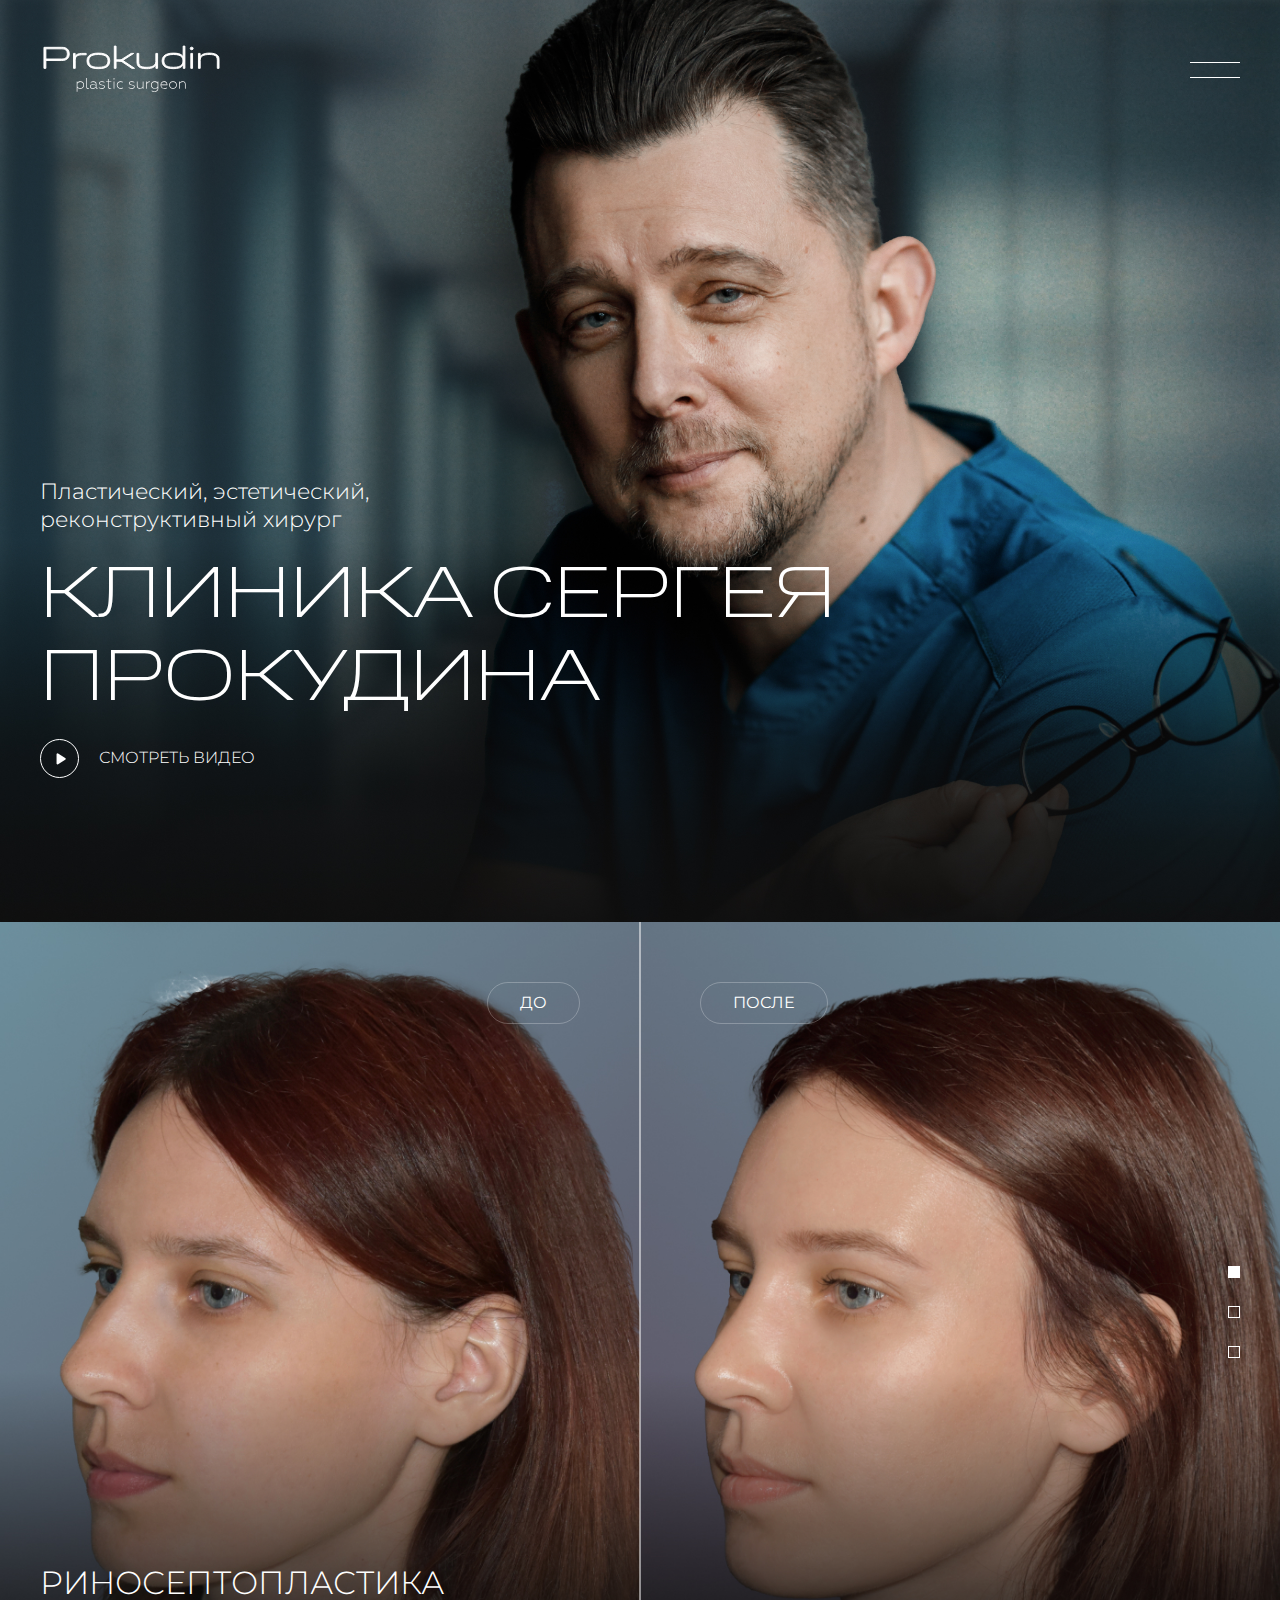
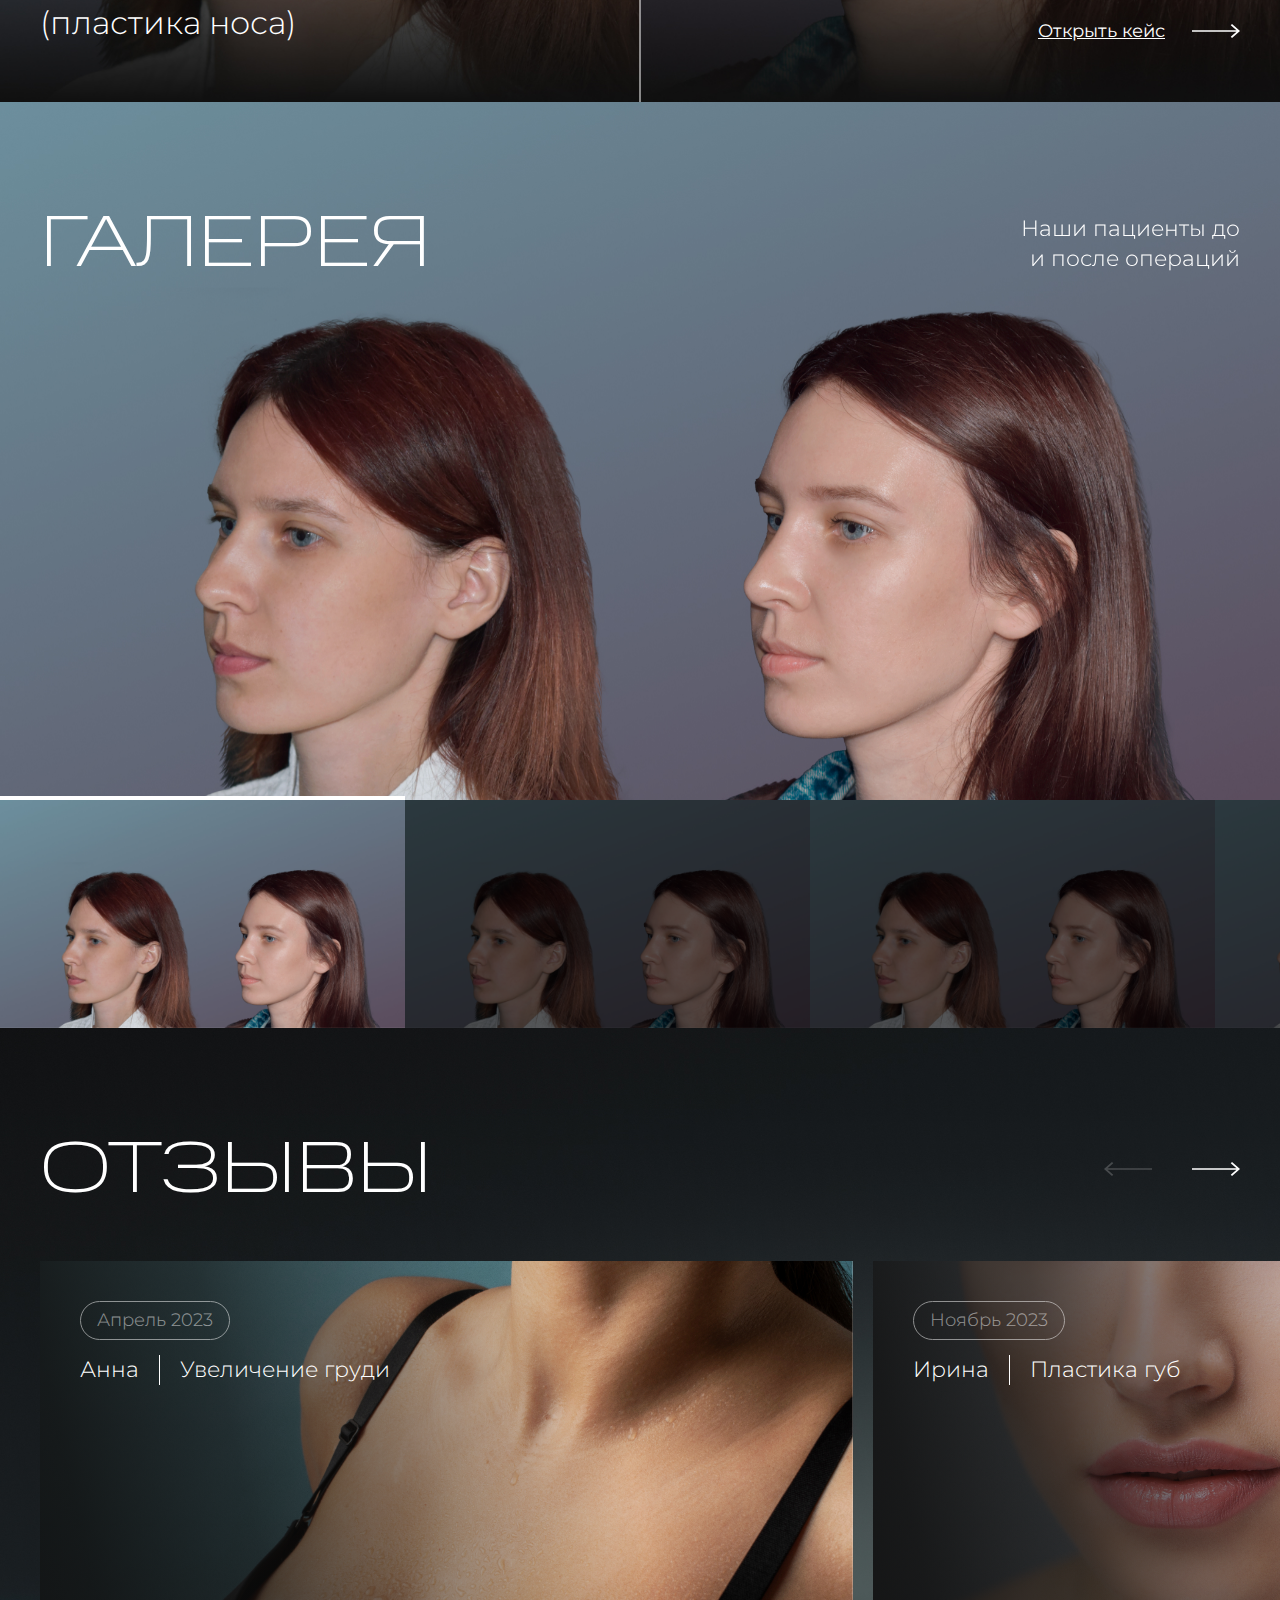
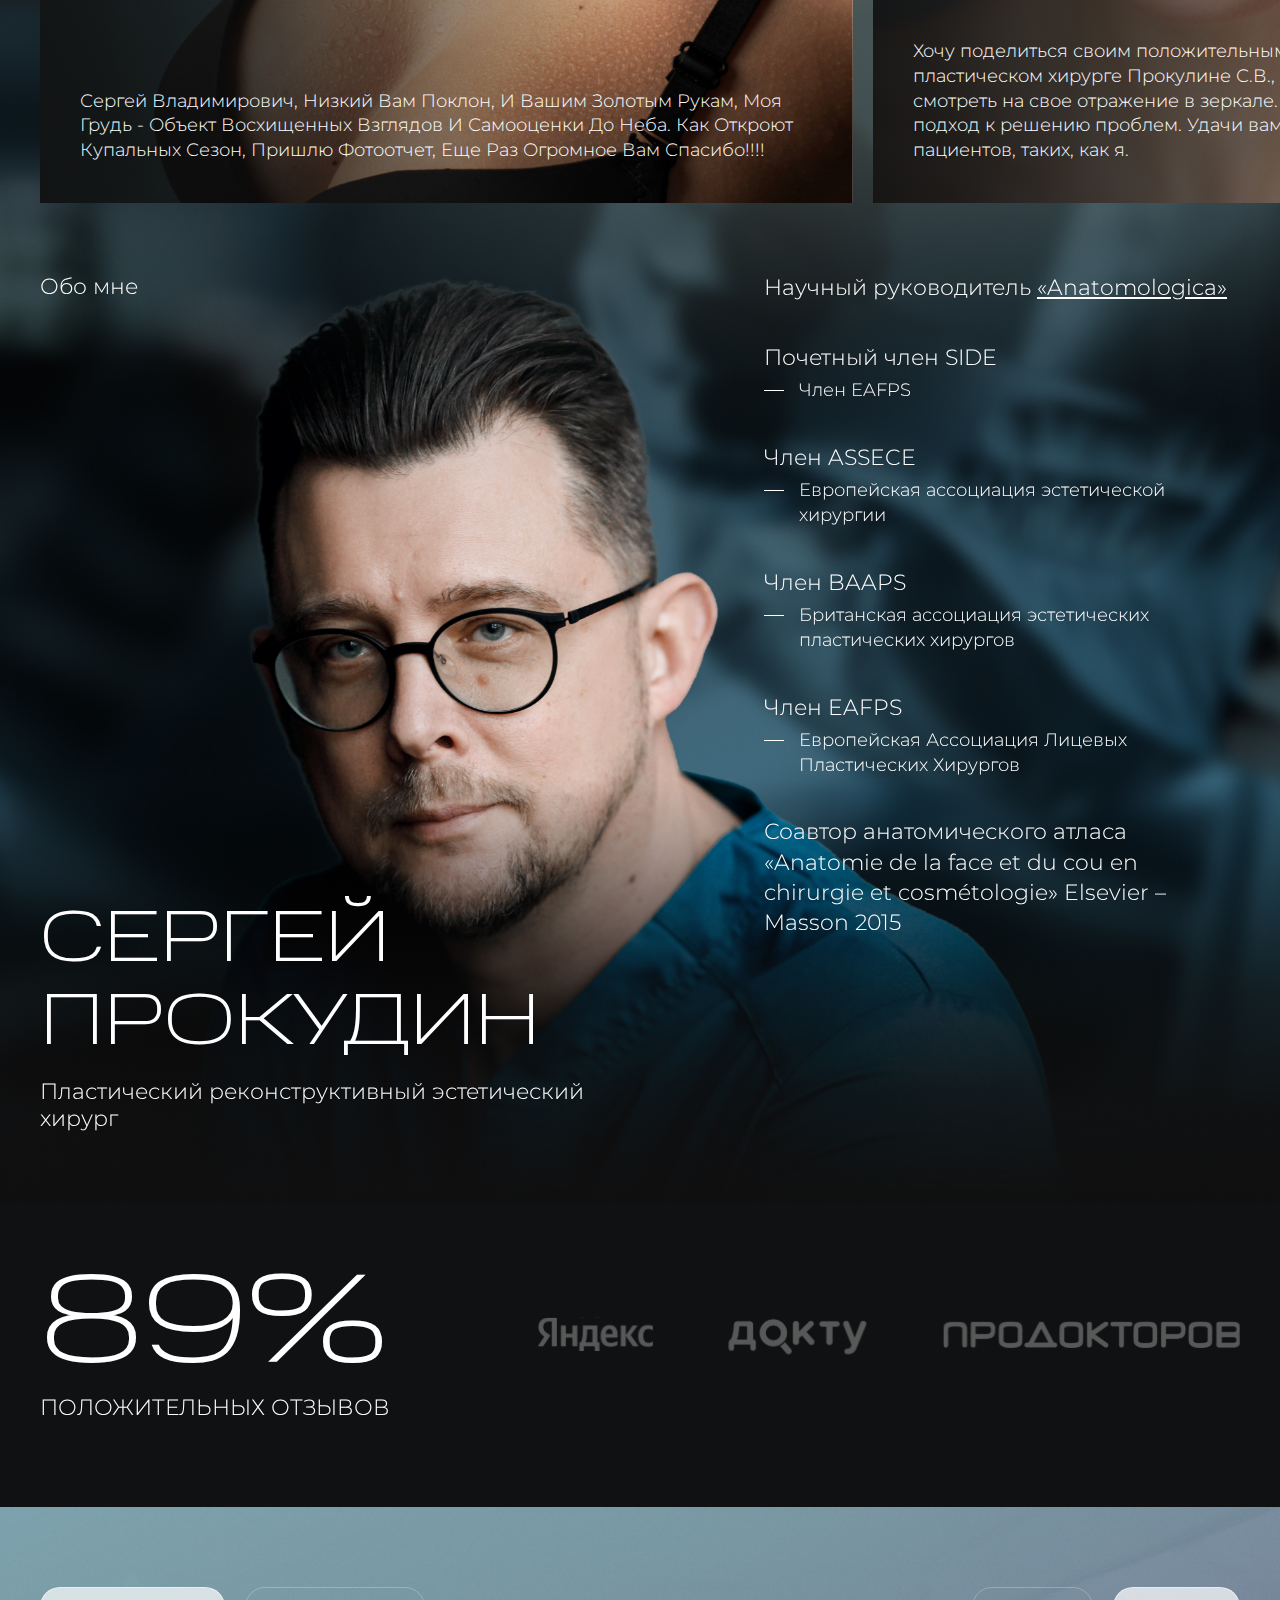
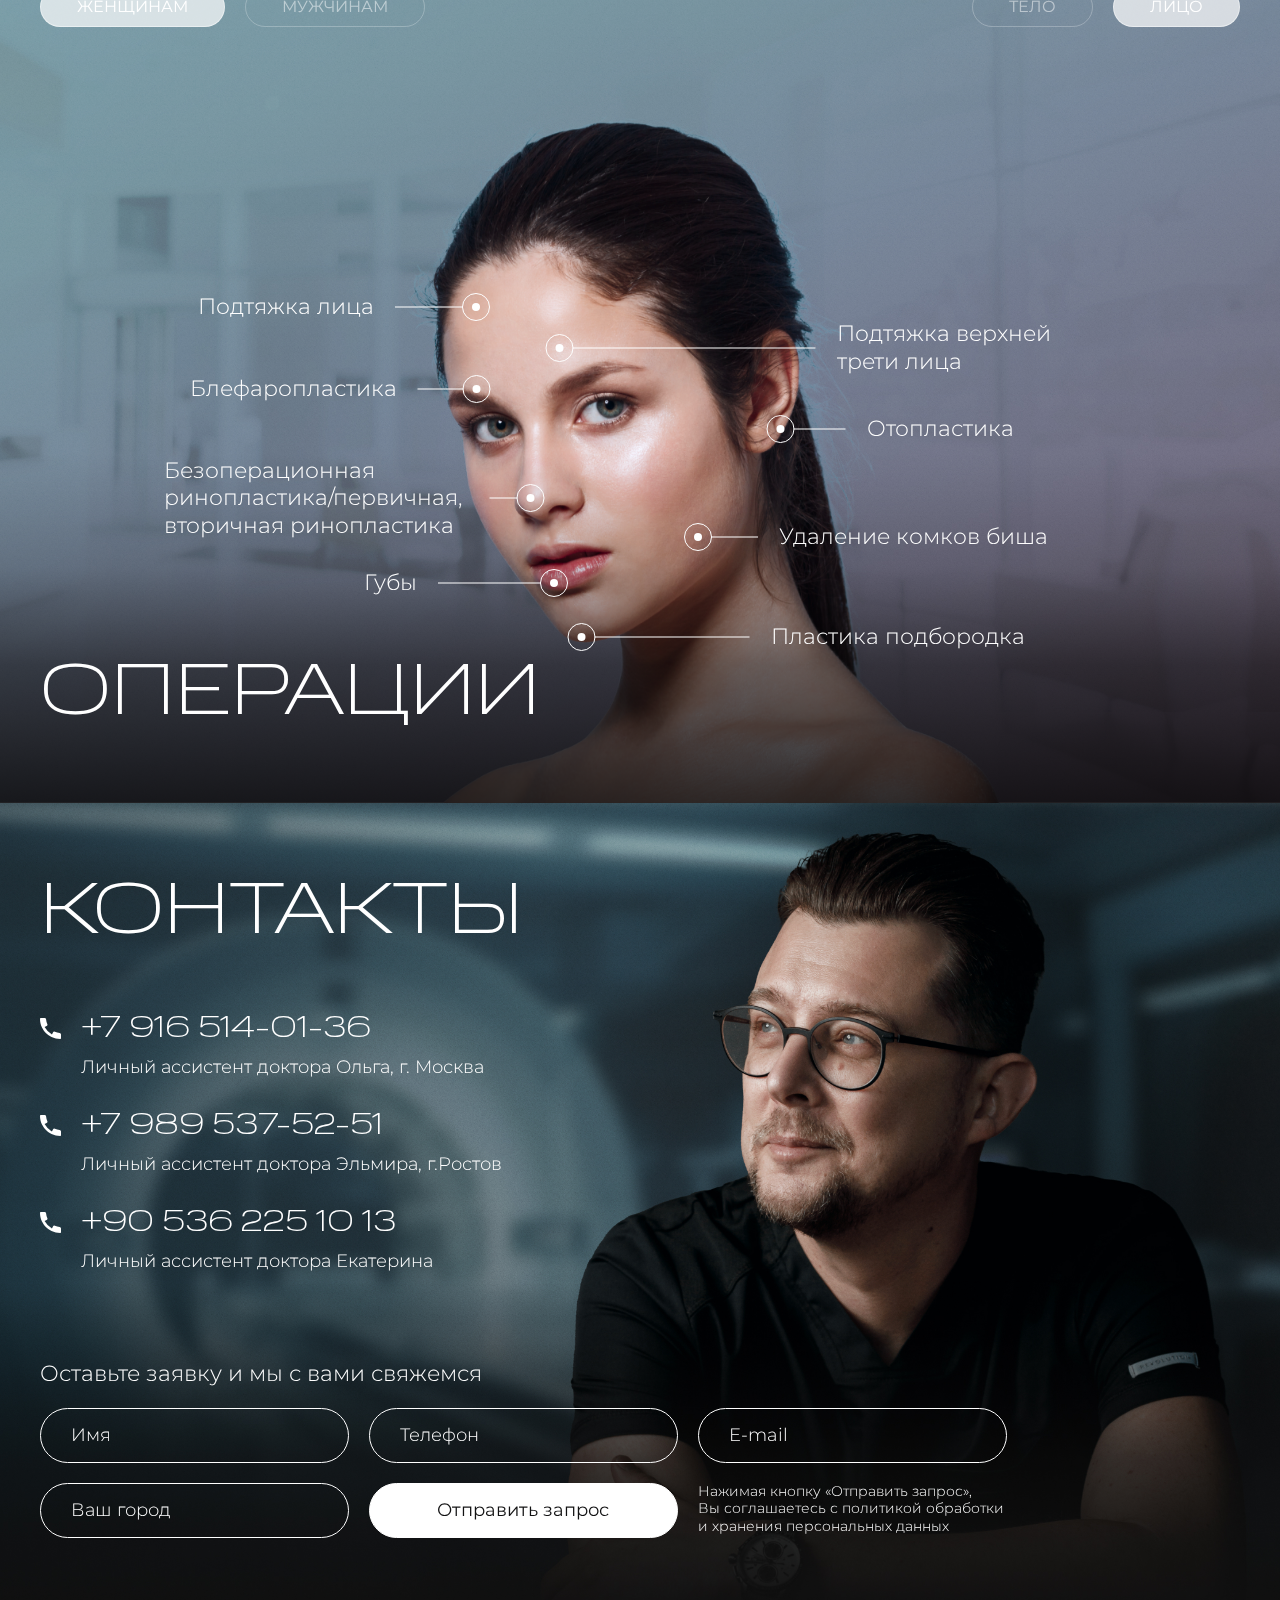
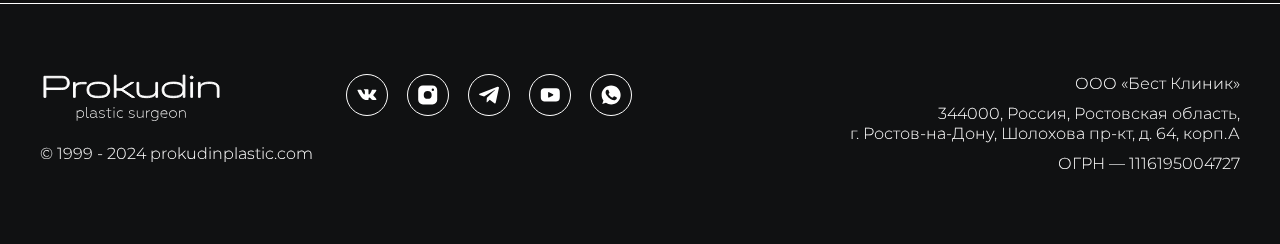
==== index.html @ aaba1598 "add: Added case pageg" ====
<!DOCTYPE html>
<html lang="ru">

<head>
	<meta charset="UTF-8">
	<meta http-equiv="X-UA-Compatible" content="IE=edge">
	<meta name="viewport" content="width=device-width, initial-scale=1.0">
	<title>Prokudin - Главная</title>
	<meta property="og:title" content="Prokudin - Главная">
	<meta property="og:description" content="Описание">
	<meta property="og:url" content="/">
	<meta property="og:site_name" content="Prokudin - Главная">
	<!-- favicon -->
	<link rel="apple-touch-icon" sizes="180x180" href="img/favicon/apple-touch-icon.png">
	<link rel="icon" type="image/png" sizes="32x32" href="img/favicon/favicon-32x32.png">
	<link rel="icon" type="image/png" sizes="16x16" href="img/favicon/favicon-16x16.png">
	<link rel="manifest" href="img/favicon/site.webmanifest">
	<meta name="msapplication-TileColor" content="#000000">
	<meta name="theme-color" content="#ffffff">
	<!-- styles -->
	<link rel="stylesheet" href="css/vendor.min.css">
	<link rel="stylesheet" href="css/app.min.css">
</head>

<body>
	<!-- wrapper -->
	<div class="wrapper">
		<!-- header -->
		<header class="header" id="header">
			<div class="container">
				<div class="header__wrapper">
					<a href="index.html" class="header__logotype">
						<img src="img/logotype.svg" width="183" height="50" alt="Prokudin">
					</a>
					<button class="hamburger" id="hamburger-toggle">
						<span class="hamburger__inner"></span>
						<span class="hamburger__inner"></span>
					</button>
				</div>
			</div>
		</header>
		<!-- end of header -->
		<!-- content -->
		<div class="wrapper__content">
			<!-- main -->
			<section class="main" id="main">
				<div class="main__wrap">
					<div class="container">
						<div class="main__body">
							<h3 class="main__title">Пластический, эстетический, <br>реконструктивный хирург</h3>
							<h1 class="main__heading">Клиника Сергея прокудина</h1>
							<a href="#" class="main__link modal-btn" data-id="modal-video">
								<svg>
									<use xlink:href="img/sprite.svg#icon-play"></use>
								</svg>
								<span>Смотреть видео</span>
							</a>
						</div>
						<picture class="main__bg">
							<source srcset="img/main-bg.jpg" media="(min-width: 768px)">
							<img src="img/main-bg-mobile.jpg" alt="Image">
						</picture>
					</div>
				</div>
			</section>
			<!-- end of main -->
			<!-- results -->
			<div class="results" id="results">
				<div class="results__slider">
					<div class="results__slider-wrapper">
						<div class="swiper">
							<div class="swiper-wrapper">
								<div class="swiper-slide">
									<div class="results__wrap">
										<div class="container">
											<div class="results__wrap-inner">
												<div class="results__left">
													<div class="results__group">
														<span class="results__status">до</span>
													</div>
													<div class="results__group">
														<h3 class="results__title">РИНОСЕПТОПЛАСТИКА <br>(пластика носа)</h3>
													</div>
												</div>
												<div class="results__right">
													<div class="results__group">
														<span class="results__status">после</span>
													</div>
													<div class="results__group">
														<a href="#" class="results__link">
															<span>Открыть кейс</span>
															<svg>
																<use xlink:href="img/sprite.svg#icon-arrow-next"></use>
															</svg>
														</a>
													</div>
												</div>
											</div>
										</div>
										<picture class="results__bg">
											<img src="img/results-bg.jpg" alt="Image">
										</picture>
									</div>
								</div>
								<div class="swiper-slide">
									<div class="results__wrap">
										<div class="container">
											<div class="results__wrap-inner">
												<div class="results__left">
													<div class="results__group">
														<span class="results__status">до</span>
													</div>
													<div class="results__group">
														<h3 class="results__title">РИНОСЕПТОПЛАСТИКА <br>(пластика носа)</h3>
													</div>
												</div>
												<div class="results__right">
													<div class="results__group">
														<span class="results__status">после</span>
													</div>
													<div class="results__group">
														<a href="#" class="results__link">
															<span>Открыть кейс</span>
															<svg>
																<use xlink:href="img/sprite.svg#icon-arrow-next"></use>
															</svg>
														</a>
													</div>
												</div>
											</div>
										</div>
										<picture class="results__bg">
											<img src="img/results-bg.jpg" alt="Image">
										</picture>
									</div>
								</div>
								<div class="swiper-slide">
									<div class="results__wrap">
										<div class="container">
											<div class="results__wrap-inner">
												<div class="results__left">
													<div class="results__group">
														<span class="results__status">до</span>
													</div>
													<div class="results__group">
														<h3 class="results__title">РИНОСЕПТОПЛАСТИКА <br>(пластика носа)</h3>
													</div>
												</div>
												<div class="results__right">
													<div class="results__group">
														<span class="results__status">после</span>
													</div>
													<div class="results__group">
														<a href="#" class="results__link">
															<span>Открыть кейс</span>
															<svg>
																<use xlink:href="img/sprite.svg#icon-arrow-next"></use>
															</svg>
														</a>
													</div>
												</div>
											</div>
										</div>
										<picture class="results__bg">
											<img src="img/results-bg.jpg" alt="Image">
										</picture>
									</div>
								</div>
							</div>
						</div>
					</div>
					<div class="swiper-pagination"></div>
				</div>
			</div>
			<!-- end of results -->
			<!-- gallery -->
			<section class="gallery" id="gallery">
				<div class="container">
					<div class="gallery__slider">
						<div class="gallery__top">
							<div class="container">
								<div class="gallery__top-inner">
									<h2 class="gallery__heading">галерея</h2>
									<h3 class="gallery__subtitle">Наши пациенты до и после операций</h3>
								</div>
							</div>
						</div>
						<div class="gallery-main">
							<div class="swiper-wrapper">
								<div class="swiper-slide">
									<picture class="gallery__slide">
										<source srcset="img/gallery-01.jpg" media="(min-width: 768px)">
										<img src="img/gallery-01-mobile.jpg" alt="Image">
									</picture>
								</div>
								<div class="swiper-slide">
									<picture class="gallery__slide">
										<source srcset="img/gallery-01.jpg" media="(min-width: 768px)">
										<img src="img/gallery-01-mobile.jpg" alt="Image">
									</picture>
								</div>
								<div class="swiper-slide">
									<picture class="gallery__slide">
										<source srcset="img/gallery-01.jpg" media="(min-width: 768px)">
										<img src="img/gallery-01-mobile.jpg" alt="Image">
									</picture>
								</div>
								<div class="swiper-slide">
									<picture class="gallery__slide">
										<source srcset="img/gallery-01.jpg" media="(min-width: 768px)">
										<img src="img/gallery-01-mobile.jpg" alt="Image">
									</picture>
								</div>
								<div class="swiper-slide">
									<picture class="gallery__slide">
										<source srcset="img/gallery-01.jpg" media="(min-width: 768px)">
										<img src="img/gallery-01-mobile.jpg" alt="Image">
									</picture>
								</div>
							</div>
						</div>
						<div class="gallery-thumbs">
							<div class="swiper-wrapper">
								<div class="swiper-slide is--active" data-index="0">
									<div class="swiper-img">
										<picture>
											<img src="img/gallery-01.jpg" alt="Image">
										</picture>
									</div>
								</div>
								<div class="swiper-slide" data-index="1">
									<div class="swiper-img">
										<picture>
											<img src="img/gallery-01.jpg" alt="Image">
										</picture>
									</div>
								</div>
								<div class="swiper-slide" data-index="2">
									<div class="swiper-img">
										<picture>
											<img src="img/gallery-01.jpg" alt="Image">
										</picture>
									</div>
								</div>
								<div class="swiper-slide" data-index="3">
									<div class="swiper-img">
										<picture>
											<img src="img/gallery-01.jpg" alt="Image">
										</picture>
									</div>
								</div>
								<div class="swiper-slide" data-index="4">
									<div class="swiper-img">
										<picture>
											<img src="img/gallery-01.jpg" alt="Image">
										</picture>
									</div>
								</div>
							</div>
						</div>
					</div>
				</div>
			</section>
			<!-- end of gallery -->
			<!-- common -->
			<div class="common" id="common">
				<!-- reviews -->
				<section class="reviews" id="reviews">
					<div class="container">
						<div class="reviews__slider">
							<div class="reviews__top">
								<h2 class="reviews__heading">отзывы</h2>
								<div class="reviews__controls">
									<button class="swiper-button-prev" aria-label="Назад">
										<svg class="swiper-button-icon">
											<use xlink:href="img/sprite.svg#icon-arrow-prev"></use>
										</svg>
									</button>
									<button class="swiper-button-next" aria-label="Далее">
										<svg class="swiper-button-icon">
											<use xlink:href="img/sprite.svg#icon-arrow-next"></use>
										</svg>
									</button>
								</div>
							</div>
							<div class="reviews__slider-wrapper">
								<div class="swiper">
									<div class="swiper-wrapper">
										<div class="swiper-slide">
											<div class="reviews__item" style="background-image: url(img/reviews-01.jpg);">
												<div class="reviews__group">
													<span class="reviews__date">Апрель 2023</span>
													<div class="reviews__inner">
														<span class="reviews__value">Анна</span>
														<span class="reviews__value">Увеличение груди</span>
													</div>
												</div>
												<div class="reviews__group">
													<p class="reviews__description">Сергей Владимирович, Низкий Вам Поклон, И Вашим Золотым Рукам, Моя Грудь - Объект Восхищенных Взглядов И Самооценки До Неба. Как Откроют Купальных Сезон, Пришлю Фотоотчет, Еще Раз Огромное Вам Спасибо!!!!</p>
												</div>
											</div>
										</div>
										<div class="swiper-slide">
											<div class="reviews__item" style="background-image: url(img/reviews-02.jpg);">
												<div class="reviews__group">
													<span class="reviews__date">Ноябрь 2023</span>
													<div class="reviews__inner">
														<span class="reviews__value">Ирина</span>
														<span class="reviews__value">Пластика губ</span>
													</div>
												</div>
												<div class="reviews__group">
													<p class="reviews__description">Хочу поделиться своим положительным отзывом о замечательном пластическом хирурге Прокулине С.В., который вернул мне желание вновь смотреть на свое отражение в зеркале. У вас очень профессиональный подход к решению проблем. Удачи вам и побольше довольных и счастливых пациентов, таких, как я.</p>
												</div>
											</div>
										</div>
										<div class="swiper-slide">
											<div class="reviews__item" style="background-image: url(img/reviews-01.jpg);">
												<div class="reviews__group">
													<span class="reviews__date">Апрель 2023</span>
													<div class="reviews__inner">
														<span class="reviews__value">Анна</span>
														<span class="reviews__value">Увеличение груди</span>
													</div>
												</div>
												<div class="reviews__group">
													<p class="reviews__description">Сергей Владимирович, Низкий Вам Поклон, И Вашим Золотым Рукам, Моя Грудь - Объект Восхищенных Взглядов И Самооценки До Неба. Как Откроют Купальных Сезон, Пришлю Фотоотчет, Еще Раз Огромное Вам Спасибо!!!!</p>
												</div>
											</div>
										</div>
									</div>
								</div>
							</div>
						</div>
					</div>
				</section>
				<!-- end of reviews -->
				<!-- about -->
				<section class="about" id="about">
					<div class="about__wrap">
						<div class="container">
							<div class="about__wrapper">
								<div class="about__left">
									<div class="about__group">
										<h3 class="about__subtitle">Обо мне</h3>
									</div>
									<div class="about__group">
										<h2 class="about__heading">Сергей Прокудин</h2>
										<p class="about__subtitle">Пластический реконструктивный эстетический хирург</p>
									</div>
								</div>
								<div class="about__right">
									<div class="about__content">
										<p>Научный руководитель <a href="https://anatomologica.com/" target="_blank">«Anatomologica»</a></p>
										<p>Почетный член SIDE</p>
										<ul>
											<li>Член EAFPS </li>
										</ul>
										<p>Член ASSECE</p>
										<ul>
											<li>Европейская ассоциация эстетической хирургии</li>
										</ul>
										<p>Член BAAPS</p>
										<ul>
											<li>Британская ассоциация эстетических пластических хирургов</li>
										</ul>
										<p>Член EAFPS</p>
										<ul>
											<li>Европейская Ассоциация Лицевых Пластических Хирургов</li>
										</ul>
										<p>Соавтор анатомического атласа «Anatomie de la face et du cou en chirurgie et cosmétologie» Elsevier – Masson 2015</p>
									</div>
								</div>
							</div>
						</div>
					</div>
				</section>
				<!-- end of about -->
				<picture class="common__bg">
					<source srcset="img/about-bg.jpg" media="(min-width: 1024px)">
					<img src="img/about-bg-mobile.jpg" alt="Image">
				</picture>
			</div>
			<!-- end of common -->
			<!-- stats -->
			<div class="stats" id="stats">
				<div class="container">
					<div class="stats__wrapper">
						<div class="stats__main">
							<h2 class="stats__heading">89%</h2>
							<h3 class="stats__subtitle">положительных отзывов</h3>
						</div>
						<div class="stats__logotypes">
							<a href="https://yandex.ru/search/?text=%D0%BF%D1%80%D0%BE%D0%BA%D1%83%D0%B4%D0%B8%D0%BD+%D1%81%D0%B5%D1%80%D0%B3%D0%B5%D0%B9+%D0%B2%D0%BB%D0%B0%D0%B4%D0%B8%D0%BC%D0%B8%D1%80%D0%BE%D0%B2%D0%B8%D1%87+%D0%BF%D0%BB%D0%B0%D1%81%D1%82%D0%B8%D1%87%D0%B5%D1%81%D0%BA%D0%B8%D0%B9+%D1%85%D0%B8%D1%80%D1%83%D1%80%D0%B3&lr=10&clid=2270455&win=564&redircnt=1694444564.1" class="stats__logotype" target="_blank">
								<img src="img/logo-ya.svg" width="116" height="34" alt="Logotype">
							</a>
							<a href="https://doctu.ru/msk/doctor/prokudin-sergejj-vladimirovich" class="stats__logotype" target="_blank">
								<img src="img/logo-dokty.svg" width="149" height="48" alt="Logotype">
							</a>
							<a href="https://prodoctorov.ru/rostov-na-donu/vrach/506447-prokudin/#rating" class="stats__logotype" target="_blank">
								<img src="img/logo-prodoktorov.svg" width="297" height="27" alt="Logotype">
							</a>
						</div>
					</div>
				</div>
			</div>
			<!-- end of stats -->
			<!-- operations -->
			<section class="operations" id="operations">
				<div class="container">
					<div class="operations__wrap">
						<div class="operations__top">
							<div class="operations__tabs">
								<button class="operations__tab is--active" data-id="1">женщинам</button>
								<button class="operations__tab" data-id="2">мужчинам</button>
							</div>
							<div class="operations__tabs">
								<button class="operations__tab" data-type="1">тело</button>
								<button class="operations__tab is--active" data-type="2">лицо</button>
							</div>
						</div>
						<div class="operations__main">
							<div class="operations__holder is--active" data-id="1">
								<div class="operations__type is--active" data-type="2">
									<picture class="operations__img" style="--left: calc(50% - 191px); --left-sm: calc(50% - 144px); --bottom: 0; --width: 1459px; --height: 879px; --width-md: 1158px; --height-md: 698px; --width-sm: 807px; --height-sm: 546px;">
										<img src="img/operations-01.png" alt="Image">
									</picture>
									<div class="operations__body">
										<div class="container">
											<div class="operations__body-inner">
												<div class="operations__elem" style="--bottom: 604px; --left: calc(50% - 320px); --bottom-lg: 482px; --left-lg: calc(50% - 296px); --bottom-md: 476px; --left-md: calc(50% - 160px); --bottom-sm: 326px; --left-sm: calc(50% - 116px); --transform: translate(-50%, 0); --width: 138px; --width-lg: 68px;">
													<span class="operations__text">Подтяжка лица</span>
													<button class="operations__trigger"></button>
												</div>
												<div class="operations__elem" style="--bottom: 504px; --left: calc(50% - 320px); --bottom-lg: 400px; --left-lg: calc(50% - 300px); --bottom-md: 398px; --left-md: calc(50% - 172px); --bottom-sm: 270px; --left-sm: calc(50% - 122px); --transform: translate(-50%, 0); --width: 96px; --width-lg: 46px;">
													<span class="operations__text">Блефаропластика</span>
													<button class="operations__trigger"></button>
												</div>
												<div class="operations__elem" style="--bottom: 346px; --left: calc(50% - 316px); --bottom-lg: 264px; --left-lg: calc(50% - 286px); --bottom-md: 300px; --left-md: calc(50% - 114px); --bottom-sm: 204px; --left-sm: calc(50% - 88px); --transform: translate(-50%, 0); --width: 104px; --width-lg: 28px;">
													<span class="operations__text">Безоперационная ринопластика/первичная, вторичная ринопластика</span>
													<button class="operations__trigger"></button>
												</div>
												<div class="operations__elem" style="--bottom: 274px; --left: calc(50% - 148px); --bottom-lg: 206px; --left-lg: calc(50% - 174px); --bottom-md: 208px; --left-md: calc(50% - 86px); --bottom-sm: 145px; --left-sm: calc(50% - 80px); --transform: translate(-50%, 0); --width: 103px; --width-lg: 103px;">
													<span class="operations__text">Губы</span>
													<button class="operations__trigger"></button>
												</div>
												<div class="operations__elem" style="--bottom: 546px; --left: calc(50% + 230px); --bottom-lg: 428px; --left-lg: calc(50% + 158px); --bottom-md: 438px; --left-md: calc(50% - 84px); --bottom-sm: 308px; --left-sm: calc(50% - 60px); --transform: translate(-50%, 0); --width: 333px; --width-lg: 243px;">
													<button class="operations__trigger"></button>
													<span class="operations__text">Подтяжка&nbsp;верхней трети лица</span>
												</div>
												<div class="operations__elem" style="--bottom: 468px; --left: calc(50% + 362px); --bottom-lg: 360px; --left-lg: calc(50% + 250px); --bottom-md: 350px; --left-md: calc(50% + 136px); --bottom-sm: 246px; --left-sm: calc(50% + 80px); --transform: translate(-50%, 0); --width: 92px; --width-lg: 52px;">
													<button class="operations__trigger"></button>
													<span class="operations__text">Отопластика</span>
												</div>
												<div class="operations__elem" style="--bottom: 330px; --left: calc(50% + 348px); --bottom-lg: 252px; --left-lg: calc(50% + 226px); --bottom-md: 250px; --left-md: calc(50% + 86px); --bottom-sm: 180px; --left-sm: calc(50% + 52px); --transform: translate(-50%, 0); --width: 147px; --width-lg: 47px;">
													<button class="operations__trigger"></button>
													<span class="operations__text">Удаление&nbsp;комков биша</span>
												</div>
												<div class="operations__elem" style="--bottom: 192px; --left: calc(50% + 290px); --bottom-lg: 152px; --left-lg: calc(50% + 156px); --bottom-md: 152px; --left-md: calc(50% - 56px); --bottom-sm: 106px; --left-sm: calc(50% - 56px); --transform: translate(-50%, 0); --width: 355px; --width-lg: 155px;">
													<button class="operations__trigger"></button>
													<span class="operations__text">Пластика&nbsp;подбородка</span>
												</div>
											</div>
										</div>
									</div>
								</div>
								<div class="operations__type" data-type="1">
									<picture class="operations__img" style="--left: calc(50% + 40px); --left-sm: calc(50% + 24px); --bottom: -166px; --width: 359px; --height: 1047px; --width-md: 312px; --height-md: 910px; --width-sm: 235px; --height-sm: 693px;">
										<img src="img/operations-03.png" alt="Image">
									</picture>
									<div class="operations__body">
										<div class="container">
											<div class="operations__body-inner">
												<div class="operations__elem" style="--bottom: 592px; --left: calc(50% - 260px); --bottom-lg: 482px; --left-lg: calc(50% - 240px); --bottom-md: 500px; --left-md: calc(50% - 42px); --bottom-sm: 350px; --left-sm: calc(50% - 40px); --transform: translate(-50%, 0); --width: 79px; --width-lg: 68px;">
													<span class="operations__text">Уменьшение/увеличение груди</span>
													<button class="operations__trigger"></button>
												</div>
												<div class="operations__elem" style="--bottom: 508px; --left: calc(50% - 270px); --bottom-lg: 408px; --left-lg: calc(50% - 190px); --bottom-md: 418px; --left-md: calc(50% - 42px); --bottom-sm: 270px; --left-sm: calc(50% - 36px); --transform: translate(-50%, 0); --width: 210px; --width-lg: 46px;">
													<span class="operations__text">Абдоминопластика</span>
													<button class="operations__trigger"></button>
												</div>
												<div class="operations__elem" style="--bottom: 406px; --left: calc(50% - 216px); --bottom-lg: 328px; --left-lg: calc(50% - 126px); --bottom-md: 330px; --left-md: calc(50% - 28px); --bottom-sm: 204px; --left-sm: calc(50% - 18px); --transform: translate(-50%, 0); --width: 188px; --width-lg: 28px;">
													<span class="operations__text">Липофилинг</span>
													<button class="operations__trigger"></button>
												</div>
												<div class="operations__elem" style="--bottom: 358px; --left: calc(50% - 238px); --bottom-lg: 286px; --left-lg: calc(50% - 204px); --bottom-md: 288px; --left-md: calc(50% - 36px); --bottom-sm: 157px; --left-sm: calc(50% - 14px); --transform: translate(-50%, 0); --width: 147px; --width-lg: 103px;">
													<span class="operations__text">Интимная пластика</span>
													<button class="operations__trigger"></button>
												</div>
												<div class="operations__elem" style="--bottom: 274px; --left: calc(50% - 178px); --bottom-lg: 216px; --left-lg: calc(50% - 164px); --bottom-md: 208px; --left-md: calc(50% - 6px); --bottom-sm: 105px; --left-sm: calc(50% - 10px); --transform: translate(-50%, 0); --width: 140px; --width-lg: 103px;">
													<span class="operations__text">Пластика бедер</span>
													<button class="operations__trigger"></button>
												</div>
												<div class="operations__elem" style="--bottom: 578px; --left: calc(50% + 246px); --bottom-lg: 488px; --left-lg: calc(50% + 178px); --bottom-md: 498px; --left-md: calc(50% + 24px); --bottom-sm: 332px; --left-sm: calc(50% + 20px); --transform: translate(-50%, 0); --width: 221px; --width-lg: 101px;">
													<button class="operations__trigger"></button>
													<span class="operations__text">Подтяжка&nbsp;груди <br>(мастопексия)</span>
												</div>
												<div class="operations__elem" style="--bottom: 508px; --left: calc(50% + 242px); --bottom-lg: 410px; --left-lg: calc(50% + 120px); --bottom-md: 426px; --left-md: calc(50% + 26px); --bottom-sm: 276px; --left-sm: calc(50% + 14px); --transform: translate(-50%, 0); --width: 298px; --width-lg: 52px;">
													<button class="operations__trigger"></button>
													<span class="operations__text">Удаление<br>грыж</span>
												</div>
												<div class="operations__elem" style="--bottom: 420px; --left: calc(50% + 168px); --bottom-lg: 342px; --left-lg: calc(50% + 146px); --bottom-md: 344px; --left-md: calc(50% + 40px); --bottom-sm: 218px; --left-sm: calc(50% + 26px); --transform: translate(-50%, 0); --width: 76px; --width-lg: 47px;">
													<button class="operations__trigger"></button>
													<span class="operations__text">Липосакция</span>
												</div>
												<div class="operations__elem" style="--bottom: 352px; --left: calc(50% + 246px); --bottom-lg: 282px; --left-lg: calc(50% + 194px); --bottom-md: 292px; --left-md: calc(50% + 66px); --bottom-sm: 180px; --left-sm: calc(50% + 42px); --transform: translate(-50%, 0); --width: 184px; --width-lg: 104px;">
													<button class="operations__trigger"></button>
													<span class="operations__text">Пластика ягодиц</span>
												</div>
												<div class="operations__elem" style="--bottom: 226px; --left: calc(50% + 248px); --bottom-lg: 162px; --left-lg: calc(50% + 226px); --bottom-md: 182px; --left-md: calc(50% + 40px); --bottom-sm: 116px; --left-sm: calc(50% + 26px); --transform: translate(-50%, 0); --width: 175px; --width-lg: 155px;">
													<button class="operations__trigger"></button>
													<span class="operations__text">Удаление <br>новообразований</span>
												</div>
												<div class="operations__elem" style="--bottom: 122px; --left: calc(50% + 236px); --bottom-lg: 86px; --left-lg: calc(50% + 182px); --bottom-md: 72px; --left-md: calc(50% + 36px); --bottom-sm: 52px; --left-sm: calc(50% + 20px); --transform: translate(-50%, 0); --width: 264px; --width-lg: 164px;">
													<button class="operations__trigger"></button>
													<span class="operations__text">Лечение <br>варикоза</span>
												</div>
												<div class="operations__elem" style="--bottom: 52px; --left: calc(50% + 216px); --bottom-lg: 26px; --left-lg: calc(50% + 188px); --bottom-md: 22px; --left-md: calc(50% + 30px); --bottom-sm: 12px; --left-sm: calc(50% + 16px); --transform: translate(-50%, 0); --width: 227px; --width-lg: 187px;">
													<button class="operations__trigger"></button>
													<span class="operations__text">Пластика <br>голеней</span>
												</div>
											</div>
										</div>
									</div>
								</div>
							</div>
							<div class="operations__holder" data-id="2">
								<div class="operations__type is--active" data-type="2">
									<picture class="operations__img" style="--left: calc(50% + 191px); --left-sm: calc(50% + 110px); --bottom: 0; --width: 972px; --height: 879px; --width-md: 1158px; --height-md: 698px; --width-sm: 570px; --height-sm: 516px;">
										<img src="img/operations-02.png" alt="Image">
									</picture>
									<div class="operations__body">
										<div class="container">
											<div class="operations__body-inner">
												<div class="operations__elem" style="--bottom: 580px; --left: calc(50% - 340px); --bottom-lg: 462px; --left-lg: calc(50% - 206px); --bottom-md: 456px; --left-md: calc(50% - 70px); --bottom-sm: 326px; --left-sm: calc(50% - 86px); --transform: translate(-50%, 0); --width: 188px; --width-lg: 58px;">
													<span class="operations__text">Подтяжка лица</span>
													<button class="operations__trigger"></button>
												</div>
												<div class="operations__elem" style="--bottom: 492px; --left: calc(50% - 354px); --bottom-lg: 390px; --left-lg: calc(50% - 230px); --bottom-md: 398px; --left-md: calc(50% - 92px); --bottom-sm: 274px; --left-sm: calc(50% - 104px); --transform: translate(-50%, 0); --width: 147px; --width-lg: 47px;">
													<span class="operations__text">Блефаропластика</span>
													<button class="operations__trigger"></button>
												</div>
												<div class="operations__elem" style="--bottom: 376px; --left: calc(50% - 324px); --bottom-lg: 294px; --left-lg: calc(50% - 226px); --bottom-md: 326px; --left-md: calc(50% - 18px); --bottom-sm: 236px; --left-sm: calc(50% - 42px); --transform: translate(-50%, 0); --width: 175px; --width-lg: 95px;">
													<span class="operations__text">Безоперационная ринопластика/первичная, вторичная ринопластика</span>
													<button class="operations__trigger"></button>
												</div>
												<div class="operations__elem" style="--bottom: 294px; --left: calc(50% - 182px); --bottom-lg: 228px; --left-lg: calc(50% - 90px); --bottom-md: 228px; --left-md: calc(50% - 14px); --bottom-sm: 165px; --left-sm: calc(50% - 40px); --transform: translate(-50%, 0); --width: 140px; --width-lg: 70px;">
													<span class="operations__text">Губы</span>
													<button class="operations__trigger"></button>
												</div>
												<div class="operations__elem" style="--bottom: 596px; --left: calc(50% + 260px); --bottom-lg: 468px; --left-lg: calc(50% + 248px); --bottom-md: 478px; --left-md: calc(50% + 54px); --bottom-sm: 348px; --left-sm: calc(50% + 20px); --transform: translate(-50%, 0); --width: 235px; --width-lg: 125px;">
													<button class="operations__trigger"></button>
													<span class="operations__text">Подтяжка&nbsp;верхней трети лица</span>
												</div>
												<div class="operations__elem" style="--bottom: 468px; --left: calc(50% + 362px); --bottom-lg: 360px; --left-lg: calc(50% + 330px); --bottom-md: 350px; --left-md: calc(50% + 226px); --bottom-sm: 246px; --left-sm: calc(50% + 130px); --transform: translate(-50%, 0); --width: 66px; --width-lg: 36px;">
													<button class="operations__trigger"></button>
													<span class="operations__text">Отопластика</span>
												</div>
												<div class="operations__elem" style="--bottom: 330px; --left: calc(50% + 308px); --bottom-lg: 252px; --left-lg: calc(50% + 296px); --bottom-md: 250px; --left-md: calc(50% + 156px); --bottom-sm: 180px; --left-sm: calc(50% + 82px); --transform: translate(-50%, 0); --width: 85px; --width-lg: 45px;">
													<button class="operations__trigger"></button>
													<span class="operations__text">Удаление&nbsp;комков биша</span>
												</div>
												<div class="operations__elem" style="--bottom: 192px; --left: calc(50% + 250px); --bottom-lg: 152px; --left-lg: calc(50% + 196px); --bottom-md: 152px; --left-md: calc(50% + 26px); --bottom-sm: 106px; --left-sm: calc(50% - 10px); --transform: translate(-50%, 0); --width: 271px; --width-lg: 71px;">
													<button class="operations__trigger"></button>
													<span class="operations__text">Пластика&nbsp;подбородка</span>
												</div>
											</div>
										</div>
									</div>
								</div>
								<div class="operations__type" data-type="1">
									<picture class="operations__img" style="--left: calc(50% + 51px); --left-sm: calc(50% + 14px); --bottom: 0; --width: 1157px; --height: 923px; --width-md: 963px; --height-md: 768px; --width-sm: 730px; --height-sm: 581px;">
										<img src="img/operations-04.png" alt="Image">
									</picture>
									<div class="operations__body">
										<div class="container">
											<div class="operations__body-inner">
												<div class="operations__elem" style="--bottom: 582px; --left: calc(50% - 236px); --bottom-lg: 482px; --left-lg: calc(50% - 190px); --bottom-md: 490px; --left-md: calc(50% - 22px); --bottom-sm: 370px; --left-sm: calc(50% - 40px); --transform: translate(-50%, 0); --width: 134px; --width-lg: 68px;">
													<span class="operations__text">Уменьшение грудных <br>желез</span>
													<button class="operations__trigger"></button>
												</div>
												<div class="operations__elem" style="--bottom: 490px; --left: calc(50% - 268px); --bottom-lg: 408px; --left-lg: calc(50% - 150px); --bottom-md: 418px; --left-md: calc(50% - 42px); --bottom-sm: 304px; --left-sm: calc(50% - 52px); --transform: translate(-50%, 0); --width: 221px; --width-lg: 46px;">
													<span class="operations__text">Удаление грыж</span>
													<button class="operations__trigger"></button>
												</div>
												<div class="operations__elem" style="--bottom: 440px; --left: calc(50% - 210px); --bottom-lg: 358px; --left-lg: calc(50% - 106px); --bottom-md: 360px; --left-md: calc(50% - 18px); --bottom-sm: 264px; --left-sm: calc(50% - 28px); --transform: translate(-50%, 0); --width: 176px; --width-lg: 28px;">
													<span class="operations__text">Липофилинг</span>
													<button class="operations__trigger"></button>
												</div>
												<div class="operations__elem" style="--bottom: 358px; --left: calc(50% - 278px); --bottom-lg: 286px; --left-lg: calc(50% - 214px); --bottom-md: 288px; --left-md: calc(50% - 56px); --bottom-sm: 204px; --left-sm: calc(50% - 68px); --transform: translate(-50%, 0); --width: 175px; --width-lg: 103px;">
													<span class="operations__text">Пластика ягодиц</span>
													<button class="operations__trigger"></button>
												</div>
												<div class="operations__elem" style="--bottom: 214px; --left: calc(50% - 238px); --bottom-lg: 176px; --left-lg: calc(50% - 204px); --bottom-md: 172px; --left-md: calc(50% - 46px); --bottom-sm: 117px; --left-sm: calc(50% - 58px); --transform: translate(-50%, 0); --width: 140px; --width-lg: 70px;">
													<span class="operations__text">Пластика бедер</span>
													<button class="operations__trigger"></button>
												</div>
												<div class="operations__elem" style="--bottom: 608px; --left: calc(50% + 296px); --bottom-lg: 488px; --left-lg: calc(50% + 238px); --bottom-md: 498px; --left-md: calc(50% + 74px); --bottom-sm: 372px; --left-sm: calc(50% + 28px); --transform: translate(-50%, 0); --width: 166px; --width-lg: 66px;">
													<button class="operations__trigger"></button>
													<span class="operations__text">Истинная&nbsp;или&nbsp;ложная гинекомастия</span>
												</div>
												<div class="operations__elem" style="--bottom: 502px; --left: calc(50% + 262px); --bottom-lg: 410px; --left-lg: calc(50% + 200px); --bottom-md: 416px; --left-md: calc(50% + 42px); --bottom-sm: 306px; --left-sm: calc(50% + 10px); --transform: translate(-50%, 0); --width: 196px; --width-lg: 52px;">
													<button class="operations__trigger"></button>
													<span class="operations__text">Абдоминопластика</span>
												</div>
												<div class="operations__elem" style="--bottom: 414px; --left: calc(50% + 188px); --bottom-lg: 340px; --left-lg: calc(50% + 174px); --bottom-md: 344px; --left-md: calc(50% + 60px); --bottom-sm: 258px; --left-sm: calc(50% + 26px); --transform: translate(-50%, 0); --width: 76px; --width-lg: 47px;">
													<button class="operations__trigger"></button>
													<span class="operations__text">Липосакция</span>
												</div>
												<div class="operations__elem" style="--bottom: 312px; --left: calc(50% + 184px); --bottom-lg: 262px; --left-lg: calc(50% + 134px); --bottom-md: 272px; --left-md: calc(50% + 16px); --bottom-sm: 200px; --left-sm: calc(50% - 12px); --transform: translate(-50%, 0); --width: 208px; --width-lg: 104px;">
													<button class="operations__trigger"></button>
													<span class="operations__text">Интимная <br>пластика</span>
												</div>
												<div class="operations__elem" style="--bottom: 226px; --left: calc(50% + 248px); --bottom-lg: 182px; --left-lg: calc(50% + 226px); --bottom-md: 182px; --left-md: calc(50% + 56px); --bottom-sm: 132px; --left-sm: calc(50% + 20px); --transform: translate(-50%, 0); --width: 139px; --width-lg: 100px;">
													<button class="operations__trigger"></button>
													<span class="operations__text">Удаление <br>новообразований</span>
												</div>
												<div class="operations__elem" style="--bottom: 122px; --left: calc(50% + 216px); --bottom-lg: 86px; --left-lg: calc(50% + 182px); --bottom-md: 72px; --left-md: calc(50% + 46px); --bottom-sm: 66px; --left-sm: calc(50% + 8px); --transform: translate(-50%, 0); --width: 200px; --width-lg: 150px;">
													<button class="operations__trigger"></button>
													<span class="operations__text">Лечение <br>варикоза</span>
												</div>
												<div class="operations__elem" style="--bottom: 52px; --left: calc(50% + 176px); --bottom-lg: 26px; --left-lg: calc(50% + 168px); --bottom-md: 22px; --left-md: calc(50% + 46px); --bottom-sm: 24px; --left-sm: calc(50% + 12px); --transform: translate(-50%, 0); --width: 135px; --width-lg: 115px;">
													<button class="operations__trigger"></button>
													<span class="operations__text">Пластика <br>голеней</span>
												</div>
											</div>
										</div>
									</div>
								</div>
							</div>
						</div>
						<div class="operations__bottom">
							<h2 class="operations__heading">операции</h2>
						</div>
					</div>
					<picture class="operations__bg">
						<img src="img/operations-bg.jpg" alt="Image">
					</picture>
				</div>
			</section>
			<!-- end of operations -->
			<!-- contacts -->
			<section class="contacts" id="contacts">
				<div class="contacts__wrap">
					<div class="container">
						<div class="contacts__wrap-inner">
							<div class="contacts__main">
								<h2 class="contacts__heading">Контакты</h2>
								<div class="contacts__info">
									<div class="contacts__elem">
										<a href="tel:79165140136" class="contacts__link">
											<svg>
												<use xlink:href="img/sprite.svg#icon-phone"></use>
											</svg>
											<span>+7 916 514-01-36</span>
										</a>
										<span class="contacts__help">Личный ассистент доктора Ольга, г. Москва</span>
									</div>
									<div class="contacts__elem">
										<a href="tel:79895375251" class="contacts__link">
											<svg>
												<use xlink:href="img/sprite.svg#icon-phone"></use>
											</svg>
											<span>+7 989 537-52-51</span>
										</a>
										<span class="contacts__help">Личный ассистент доктора Эльмира, г.Ростов</span>
									</div>
									<div class="contacts__elem">
										<a href="905362251013" class="contacts__link">
											<svg>
												<use xlink:href="img/sprite.svg#icon-phone"></use>
											</svg>
											<span>+90 536 225 10 13</span>
										</a>
										<span class="contacts__help">Личный ассистент доктора Екатерина </span>
									</div>
								</div>
							</div>
							<div class="contacts__bottom">
								<h3 class="contacts__subtitle">Оставьте заявку и мы с вами свяжемся</h3>
								<form action="#" class="contacts-form contacts__form">
									<!-- hidden required fields -->
									<input type="hidden" name="project_name" value="produkinpalstic" />
									<input type="hidden" name="admin_email" value="acrysense@gmail.com" />
									<input type="hidden" name="form_subject" value="Заявка с сайта produkinpalstic" />
									<!-- end of hidden required fields -->
									<div class="contacts-form__wrapper">
										<div class="contacts-form__item">
											<div class="input-field contacts-form__input">
												<div class="input-field__inner">
													<input type="text" id="contacts-name" name="Имя" class="input-field__input" placeholder="Имя" required>
												</div>
											</div>
										</div>
										<div class="contacts-form__item">
											<div class="input-field contacts-form__input">
												<div class="input-field__inner">
													<input type="tel" id="contacts-phone" name="Телефон" class="input-field__input" placeholder="Телефон" data-inputmask="'mask': '+7 (999) 999-99-99'" s required>
												</div>
											</div>
										</div>
										<div class="contacts-form__item">
											<div class="input-field contacts-form__input">
												<div class="input-field__inner">
													<input type="email" id="contacts-email" name="E-mail" class="input-field__input" placeholder="E-mail" required>
												</div>
											</div>
										</div>
										<div class="contacts-form__item">
											<div class="input-field contacts-form__input">
												<div class="input-field__inner">
													<input type="text" id="contacts-city" name="Ваш город" class="input-field__input" placeholder="Ваш город">
												</div>
											</div>
										</div>
										<div class="contacts-form__item">
											<button class="contacts-form__btn btn">Отправить запрос</button>
										</div>
										<div class="contacts-form__item">
											<p class="contacts-form__help">
												Нажимая кнопку «Отправить запрос»,<br>
												Вы соглашаетесь с политикой обработки <br>
												и хранения персональных данных
											</p>
										</div>
									</div>
								</form>
							</div>
						</div>
						<picture class="contacts__bg">
							<source srcset="img/contacts-bg.jpg" media="(min-width: 1024px)">
							<img src="img/contacts-bg-mobile.jpg" alt="Image">
						</picture>
					</div>
				</div>
			</section>
			<!-- end of contacts -->
		</div>
		<!-- end of content -->
		<!-- footer -->
		<footer class="footer" id="footer">
			<div class="container">
				<div class="footer__wrapper">
					<div class="footer__block">
						<a href="index.html" class="footer__logotype">
							<img src="img/logotype.svg" width="183" height="50" alt="Prokudin">
						</a>
						<p class="footer__copyright footer__copyright--desktop">© 1999 - 2024 prokudinplastic.com</p>
					</div>
					<div class="footer__block">
						<div class="c-socnav footer__socnav">
							<ul class="c-socnav__list">
								<li class="c-socnav__item">
									<a href="#" class="c-socnav__link">
										<svg class="c-socnav__icon">
											<use xlink:href="img/sprite.svg#icon-vk"></use>
										</svg>
									</a>
								</li>
								<li class="c-socnav__item">
									<a href="#" class="c-socnav__link">
										<svg class="c-socnav__icon">
											<use xlink:href="img/sprite.svg#icon-inst"></use>
										</svg>
									</a>
								</li>
								<li class="c-socnav__item">
									<a href="#" class="c-socnav__link">
										<svg class="c-socnav__icon">
											<use xlink:href="img/sprite.svg#icon-tg"></use>
										</svg>
									</a>
								</li>
								<li class="c-socnav__item">
									<a href="#" class="c-socnav__link">
										<svg class="c-socnav__icon">
											<use xlink:href="img/sprite.svg#icon-yt"></use>
										</svg>
									</a>
								</li>
								<li class="c-socnav__item">
									<a href="#" class="c-socnav__link">
										<svg class="c-socnav__icon">
											<use xlink:href="img/sprite.svg#icon-whatsapp"></use>
										</svg>
									</a>
								</li>
							</ul>
						</div>
					</div>
					<div class="footer__block">
						<p class="footer__copyright">ООО «Бест Клиник»</p>
						<p class="footer__copyright">
							344000, Россия, Ростовская область,
							<br>
							г. Ростов-на-Дону, Шолохова пр-кт, д. 64, корп.А
						</p>
						<p class="footer__copyright">ОГРН — 1116195004727</p>
						<p class="footer__copyright footer__copyright--mobile">© 1999 - 2024 prokudinplastic.com</p>
					</div>
				</div>
			</div>
		</footer>
		<!-- end of footer -->
	</div>
	<!-- end of wrapper -->
	<!-- menu -->
	<div class="menu" id="menu">
		<button class="menu__close" aria-label="Закрыть">
			<svg>
				<use xlink:href="img/sprite.svg#icon-close"></use>
			</svg>
		</button>
		<nav class="menu__nav">
			<ul class="menu__list">
				<li class="menu__item">
					<a href="#results" class="menu__link">кейсы</a>
				</li>
				<li class="menu__item">
					<a href="#gallery" class="menu__link">Галерея</a>
				</li>
				<li class="menu__item">
					<a href="#reviews" class="menu__link">отзывы</a>
				</li>
				<li class="menu__item">
					<a href="#about" class="menu__link">обо мне</a>
				</li>
				<li class="menu__item">
					<a href="#contacts" class="menu__link">контакты</a>
				</li>
			</ul>
		</nav>
	</div>
	<!-- end of menu -->
	<!-- modals -->
	<div class="modal" id="modal-video">
		<div class="modal__wrap">
			<div class="modal__wrapper">
				<button class="modal__close-btn modal__close">
					<svg>
						<use xlink:href="img/sprite.svg#icon-close"></use>
					</svg>
				</button>
				<div class="modal__content">
					<div class="modal__media">
						<div class="modal__preview" style="background-image: url(https://prokudinplastic.com/wp-content/uploads/2023/05/sergeyprokudin_dm_preview.webp);">
							<svg class="modal__video-icon">
								<use xlink:href="img/sprite.svg#icon-play"></use>
							</svg>
						</div>
						<video class="modal__video" src="https://prokudinplastic.com/wp-content/uploads/2023/05/doc_video.mp4" controls="" playsinline="" controlslist="nodownload" poster="https://prokudinplastic.com/wp-content/uploads/2023/05/sergeyprokudin_dm_preview.webp"></video>
					</div>
				</div>
			</div>
		</div>
	</div>
	<!-- end of modals -->
	<!-- scripts -->
	<script src="js/vendor.min.js"></script>
	<script src="js/app.min.js"></script>
	<script src="https://code.jquery.com/jquery-3.6.0.min.js" integrity="sha256-/xUj+3OJU5yExlq6GSYGSHk7tPXikynS7ogEvDej/m4=" crossorigin="anonymous"></script>
	<script>
		// e-mail ajax send
		$("form").submit(function() {
			//Change
			var th = $(this);
			$.ajax({
				type: "POST",
				url: "mail.php",
				data: th.serialize(),
			}).done(function() {
				// done functions
				th.trigger("reset");
				var href = $(this).attr('href');
				$('html, body').animate({
					scrollTop: $('#main').offset().top
				}, 'slow');
			});
			return false;
		});
	</script>
</body>

</html>
---- css/app.min.css ----
body{position:relative;overflow-x:hidden;font-family:"Montserrat",sans-serif;font-size:16px;line-height:1.25;color:#fff;background:#101112}ul,ol,li{display:block;padding:0;margin:0;list-style:none}h1,h2,h3,h4,h5,h6{margin:0;font-weight:normal;line-height:1.25}p{margin:0}a{display:inline-block;color:#fff;text-decoration:none;-webkit-transition:all .25s ease-in-out;transition:all .25s ease-in-out}a:hover{text-decoration:none;color:#fff}a:active{color:#fff}input[type=number]{-moz-appearance:textfield}input[type=number]::-webkit-outer-spin-button,input[type=number]::-webkit-inner-spin-button{display:none;-webkit-appearance:none;appearance:none;margin:0}picture{display:block}img{max-width:100%}svg{-webkit-transition:all .25s ease-in-out;transition:all .25s ease-in-out}.container{margin:0 auto;padding:0 100px;max-width:1920px;width:100%}@media screen and (min-width: 768px)and (max-width: 1399px){.container{padding:0 40px}}@media screen and (max-width: 767px){.container{padding:0 20px}}.btn{display:-webkit-box;display:-ms-flexbox;display:flex;-webkit-box-align:center;-ms-flex-align:center;align-items:center;-webkit-box-pack:center;-ms-flex-pack:center;justify-content:center;padding:15.25px 30px;width:-webkit-fit-content;width:-moz-fit-content;width:fit-content;font-size:18px;font-weight:normal;line-height:1.25;text-align:center;color:#111112;background:#fff;border:1px solid #fff;border-radius:1000px;-webkit-transition:all .25s ease-in-out;transition:all .25s ease-in-out}.btn:focus{outline:none}.btn:hover{color:#111112}.btn--border{color:#fff;background:rgba(0,0,0,0)}.btn--border:hover{color:#fff}@media screen and (hover: hover){.btn--border:hover{color:#111112;background:#fff}}.input-field__inner{position:relative;z-index:1}.input-field__input{-webkit-appearance:none;-moz-appearance:none;appearance:none;display:block;padding:15.25px 30px;width:100%;font-size:18px;font-weight:300;color:#fff;background:rgba(0,0,0,0);border:1px solid #fff;border-radius:1000px;-webkit-transition:all .25s ease-in-out;transition:all .25s ease-in-out}.input-field__input::-webkit-input-placeholder{opacity:1;color:#fff}.input-field__input::-moz-placeholder{opacity:1;color:#fff}.input-field__input:-ms-input-placeholder{opacity:1;color:#fff}.input-field__input::-ms-input-placeholder{opacity:1;color:#fff}.input-field__input::placeholder{opacity:1;color:#fff}.input-field__input:focus{outline:none;color:#111112;background:#fff}.input-field__input:focus::-webkit-input-placeholder{color:#111112}.input-field__input:focus::-moz-placeholder{color:#111112}.input-field__input:focus:-ms-input-placeholder{color:#111112}.input-field__input:focus::-ms-input-placeholder{color:#111112}.input-field__input:focus::placeholder{color:#111112}.c-socnav__list{display:-webkit-box;display:-ms-flexbox;display:flex;-webkit-box-align:center;-ms-flex-align:center;align-items:center;width:-webkit-fit-content;width:-moz-fit-content;width:fit-content}.c-socnav__item+.c-socnav__item{margin-left:19px}@media screen and (max-width: 767px){.c-socnav__item+.c-socnav__item{margin-left:16px}}.c-socnav__link{display:-webkit-box;display:-ms-flexbox;display:flex;-webkit-box-align:center;-ms-flex-align:center;align-items:center;-webkit-box-pack:center;-ms-flex-pack:center;justify-content:center;padding:0;min-width:42px;width:42px;height:42px;background:rgba(0,0,0,0);border:1px solid #fff;border-radius:50%}@media screen and (hover: hover){.c-socnav__link:hover{background:#fff}.c-socnav__link:hover>svg{color:#111112}}@media screen and (max-width: 767px){.c-socnav__link{min-width:36px;width:36px;height:36px}}.c-socnav__icon{min-width:20px;width:20px;height:20px;color:#fff}@media screen and (max-width: 767px){.c-socnav__icon{min-width:16px;width:16px;height:16px}}.header{position:relative;z-index:100}.header__wrapper{display:-webkit-box;display:-ms-flexbox;display:flex;-webkit-box-align:center;-ms-flex-align:center;align-items:center;-webkit-box-pack:justify;-ms-flex-pack:justify;justify-content:space-between;padding:45px 0}.header__logotype{display:block;overflow:hidden;min-width:183px;width:183px;height:50px}.header__logotype img{display:block;width:100%;height:100%;-o-object-fit:contain;object-fit:contain}@media screen and (max-width: 767px){.header__logotype{min-width:155px;width:155px;height:43px}}.hamburger{position:relative;z-index:1;display:block;padding:0;min-width:50px;width:50px;height:50px;font-size:0;background:rgba(0,0,0,0);border:none;border-radius:0;-webkit-transition:all .25s ease-in-out;transition:all .25s ease-in-out}.hamburger:focus{outline:none}.hamburger.is--active .hamburger__inner:first-child{top:24.5px;-webkit-transform:rotate(45deg);-ms-transform:rotate(45deg);transform:rotate(45deg)}.hamburger.is--active .hamburger__inner:last-child{top:24.5px;-webkit-transform:rotate(-45deg);-ms-transform:rotate(-45deg);transform:rotate(-45deg)}@media screen and (hover: hover){.hamburger:hover{opacity:.7}}.hamburger__inner{position:absolute;left:0;z-index:1;display:block;width:100%;height:1px;background:#fff;-webkit-transition:all .25s ease-in-out;transition:all .25s ease-in-out}.hamburger__inner:first-child{top:17px}.hamburger__inner:last-child{top:32px}.footer{position:relative;z-index:1;padding:70px 0;color:#fff;background:#101112;border-top:1px solid #fff}@media screen and (max-width: 767px){.footer{padding:60px 0}}.footer__wrapper{display:-webkit-box;display:-ms-flexbox;display:flex;-webkit-box-align:start;-ms-flex-align:start;align-items:flex-start;-webkit-box-pack:justify;-ms-flex-pack:justify;justify-content:space-between}@media screen and (max-width: 1023px){.footer__wrapper{-webkit-box-orient:vertical;-webkit-box-direction:normal;-ms-flex-direction:column;flex-direction:column}}@media screen and (min-width: 1024px){.footer__block:nth-child(2){margin-left:33px;margin-right:auto}.footer__block:last-child{margin-left:33px;text-align:right}.footer__block:last-child .footer__copyright{margin-left:auto}}@media screen and (max-width: 1023px){.footer__block+.footer__block{margin-top:30px}}.footer__logotype{display:block;overflow:hidden;min-width:183px;width:183px;height:50px}.footer__logotype img{display:block;width:100%;height:100%;-o-object-fit:contain;object-fit:contain}@media screen and (max-width: 767px){.footer__logotype{min-width:155px;width:155px;height:43px}}.footer__logotype+.footer__copyright{margin-top:20px}.footer__copyright{display:block;width:-webkit-fit-content;width:-moz-fit-content;width:fit-content;font-size:16px;font-weight:300}@media screen and (min-width: 1024px){.footer__copyright--mobile{display:none}}@media screen and (max-width: 1023px){.footer__copyright--desktop{display:none}}.footer__copyright+.footer__copyright{margin-top:10px}@media screen and (max-width: 1023px){.footer__copyright+.footer__copyright--mobile{margin-top:30px}}.menu{position:fixed;top:0;right:0;bottom:0;left:0;z-index:1000;-webkit-transform:translate3d(0, 0, 0);transform:translate3d(0, 0, 0);display:block;overflow-x:hidden;overflow-y:auto;max-height:100dvh;width:100%;height:100%;background:rgba(0,0,0,.65);-webkit-backdrop-filter:blur(5px);backdrop-filter:blur(5px);visibility:hidden;opacity:0;pointer-events:none;-webkit-transition:all .15s ease;transition:all .15s ease}.menu.is--active{visibility:visible;opacity:1;pointer-events:all}.menu.is--active .menu__nav{-webkit-transform:scale(1) translate(0, 0);-ms-transform:scale(1) translate(0, 0);transform:scale(1) translate(0, 0);opacity:1}.menu__close{position:absolute;top:50px;right:100px;z-index:50;display:-webkit-box;display:-ms-flexbox;display:flex;-webkit-box-align:center;-ms-flex-align:center;align-items:center;-webkit-box-pack:center;-ms-flex-pack:center;justify-content:center;padding:0;min-width:36px;width:36px;height:36px;font-size:0;background:rgba(0,0,0,0);border:none;border-radius:0;-webkit-transition:all .25s ease-in-out;transition:all .25s ease-in-out}.menu__close:focus{outline:none}@media screen and (hover: hover){.menu__close:hover{opacity:.7}}@media screen and (min-width: 768px)and (max-width: 1399px){.menu__close{right:40px}}@media screen and (max-width: 767px){.menu__close{right:32px}}.menu__nav{position:relative;z-index:10;-webkit-transform:scale(0.9) translate(0, 10%);-ms-transform:scale(0.9) translate(0, 10%);transform:scale(0.9) translate(0, 10%);display:-webkit-box;display:-ms-flexbox;display:flex;-webkit-box-orient:vertical;-webkit-box-direction:normal;-ms-flex-direction:column;flex-direction:column;-webkit-box-pack:center;-ms-flex-pack:center;justify-content:center;-webkit-box-align:center;-ms-flex-align:center;align-items:center;height:100%;opacity:0;-webkit-transition:all .15s ease;transition:all .15s ease}.menu__item+.menu__item{margin-top:50px}@media screen and (max-width: 767px){.menu__item+.menu__item{margin-top:40px}}.menu__link{display:block;margin-right:auto;margin-left:auto;width:-webkit-fit-content;width:-moz-fit-content;width:fit-content;font-size:35px;font-weight:normal;text-transform:uppercase;text-align:center;border-bottom:1px solid rgba(0,0,0,0)}@media screen and (hover: hover){.menu__link:hover{border-color:#fff}}@media screen and (max-width: 767px){.menu__link{font-size:30px}}.modal{position:fixed;top:0;right:0;bottom:0;left:0;z-index:3000;-webkit-transform:translate3d(0, 0, 0);transform:translate3d(0, 0, 0);overflow-x:hidden;overflow-y:auto;width:100%;height:100%;max-height:100dvh;background:rgba(0,0,0,.7);visibility:hidden;opacity:0;pointer-events:none;-webkit-transition:all .15s ease;transition:all .15s ease}.modal.is--active{visibility:visible;opacity:1;pointer-events:all}.modal.is--active .modal__wrap{-webkit-transform:scale(1) translate(0, 0);-ms-transform:scale(1) translate(0, 0);transform:scale(1) translate(0, 0);opacity:1}.modal__wrap{position:relative;z-index:2;-webkit-transform:scale(0.9) translate(0, 10%);-ms-transform:scale(0.9) translate(0, 10%);transform:scale(0.9) translate(0, 10%);-webkit-transform-origin:center top;-ms-transform-origin:center top;transform-origin:center top;display:-webkit-box;display:-ms-flexbox;display:flex;-webkit-box-align:center;-ms-flex-align:center;align-items:center;-webkit-box-pack:center;-ms-flex-pack:center;justify-content:center;margin:72px auto 20px;min-height:calc(100dvh - 92px);max-width:1000px;width:100%;opacity:0;-webkit-transition:all .15s ease;transition:all .15s ease}@media screen and (max-width: 767px){.modal__wrap{-webkit-transform:scale(1) translate(0, 0);-ms-transform:scale(1) translate(0, 0);transform:scale(1) translate(0, 0);-webkit-box-align:start;-ms-flex-align:start;align-items:flex-start}}.modal__wrapper{position:relative;width:100%;background:#fff}.modal__media{position:relative;z-index:1;overflow:hidden}.modal__media::before{content:"";display:block;padding-top:56.5%}.modal__preview{position:absolute;top:0;right:0;bottom:0;left:0;z-index:10;display:-webkit-box;display:-ms-flexbox;display:flex;-webkit-box-align:center;-ms-flex-align:center;align-items:center;-webkit-box-pack:center;-ms-flex-pack:center;justify-content:center;background-repeat:no-repeat;background-size:cover;background-position:center center;cursor:pointer}.modal__preview.is--hidden{display:none}.modal__video-icon{min-width:100px;width:100px;height:100px;color:#fff}@media screen and (max-width: 767px){.modal__video-icon{min-width:60px;width:60px;height:60px}}.modal__video{position:absolute;top:0;right:0;bottom:0;left:0;z-index:1;display:block;width:100%;height:100%;-o-object-fit:cover;object-fit:cover}.modal__close-btn{position:absolute;top:-20px;right:0;z-index:10;-webkit-transform:translate(0, -100%);-ms-transform:translate(0, -100%);transform:translate(0, -100%);display:-webkit-box;display:-ms-flexbox;display:flex;-webkit-box-align:center;-ms-flex-align:center;align-items:center;-webkit-box-pack:center;-ms-flex-pack:center;justify-content:center;padding:0;min-width:32px;width:32px;height:32px;font-size:0;background:rgba(0,0,0,0);border:none;border-radius:0;-webkit-transition:all .25s ease-in-out;transition:all .25s ease-in-out}.modal__close-btn>svg{min-width:32px;width:32px;height:32px;color:#fff}.modal__close-btn:focus{outline:none}@media screen and (hover: hover){.modal__close-btn:hover{opacity:.7}}@media screen and (max-width: 1023px){.modal__close-btn{right:10px}}@media screen and (max-width: 767px){.modal__close-btn>svg{min-width:24px;width:24px;height:24px}}.modal-btn{cursor:pointer}.scroll-disabled{overflow:hidden}.gradient{background:linear-gradient(145.85deg, #6C909E 0%, #5B4C5D 100%)}.wrapper{display:-webkit-box;display:-ms-flexbox;display:flex;-webkit-box-orient:vertical;-webkit-box-direction:normal;-ms-flex-direction:column;flex-direction:column;min-height:100vh}.wrapper__content{-webkit-box-flex:1;-ms-flex:1 1 100%;flex:1 1 100%}.section-inner{position:relative;z-index:1}.section-inner__wrap{position:relative;z-index:1;display:-webkit-box;display:-ms-flexbox;display:flex;-webkit-box-orient:vertical;-webkit-box-direction:normal;-ms-flex-direction:column;flex-direction:column;-webkit-box-pack:center;-ms-flex-pack:center;justify-content:center;-webkit-box-align:center;-ms-flex-align:center;align-items:center;margin:-140px auto 0;max-width:776px;width:100%;min-height:100dvh;text-align:center}@media screen and (max-width: 767px){.section-inner__wrap{min-height:700px}}.section-inner__heading{font-family:"Normalidad Extended Var",sans-serif;font-size:192px;font-weight:normal;line-height:1.15}@media screen and (min-width: 768px)and (max-width: 1023px){.section-inner__heading{font-size:182px}}@media screen and (max-width: 767px){.section-inner__heading{font-size:92px}}.section-inner__title{font-family:"Normalidad Extended Var",sans-serif;font-size:72px;font-weight:normal;line-height:1.15;text-transform:uppercase}@media screen and (min-width: 768px)and (max-width: 1023px){.section-inner__title{font-size:64px}}@media screen and (max-width: 767px){.section-inner__title{font-size:36px}}.section-inner__title+.section-inner__description{margin-top:30px}@media screen and (max-width: 767px){.section-inner__title+.section-inner__description{margin-top:16px}}.section-inner__description{display:block;font-size:22px;font-weight:normal}@media screen and (max-width: 767px){.section-inner__description{font-size:16px}.section-inner__description br{display:none}}.section-inner__btn{margin:30px auto 0;min-width:305px;text-transform:uppercase}@media screen and (max-width: 767px){.section-inner__btn{margin:26px auto 0}}@media screen and (max-width: 575px){.section-inner__btn{min-width:auto;width:100%}}.section-inner__bg{position:absolute;top:0;right:0;bottom:0;left:0;z-index:-1;display:block;width:100%;height:100%}.section-inner__bg img{display:block;width:100%;height:100%;-o-object-fit:cover;object-fit:cover}.main{position:relative;z-index:1;margin-top:-140px;min-height:800px}.main::before{content:"";display:block;padding-top:72%}@media screen and (max-width: 767px){.main::before{padding-top:225%}}.main__wrap{position:absolute;top:0;right:0;bottom:0;left:0;z-index:1;width:100%;height:100%}.main__wrap .container{height:100%}.main__body{display:-webkit-box;display:-ms-flexbox;display:flex;-webkit-box-orient:vertical;-webkit-box-direction:normal;-ms-flex-direction:column;flex-direction:column;-webkit-box-pack:end;-ms-flex-pack:end;justify-content:flex-end;padding-bottom:100px;padding-bottom:12%;max-width:913px;width:100%;height:100%}.main__heading{display:block;font-family:"Normalidad Extended Var",sans-serif;font-size:72px;line-height:1.15;text-transform:uppercase}@media screen and (min-width: 768px)and (max-width: 1023px){.main__heading{font-size:60px}}@media screen and (min-width: 375px)and (max-width: 767px){.main__heading{font-size:41px}}@media screen and (max-width: 374px){.main__heading{font-size:35px}}.main__title{display:block;font-size:22px;font-weight:300}@media screen and (max-width: 767px){.main__title{font-size:16px}}.main__title+.main__heading,.main__heading+.main__title{margin-top:20px}@media screen and (max-width: 767px){.main__title+.main__heading,.main__heading+.main__title{margin-top:11px}}.main__link{display:-webkit-box;display:-ms-flexbox;display:flex;-webkit-box-align:center;-ms-flex-align:center;align-items:center;margin-top:20px;width:-webkit-fit-content;width:-moz-fit-content;width:fit-content;font-size:16px;font-weight:300;text-transform:uppercase;text-align:center;background:rgba(0,0,0,0);border:none;border-radius:0;-webkit-transition:all "Normalidad Extended Var",sans-serif;transition:all "Normalidad Extended Var",sans-serif}.main__link>svg{min-width:39px;width:39px;height:39px;color:#fff}.main__link>*+*{margin-left:20px}.main__link:focus{outline:none}@media screen and (hover: hover){.main__link:hover{opacity:.7}}.main__bg{position:absolute;top:0;right:0;bottom:0;left:0;z-index:-1;display:block;width:100%;height:100%}.main__bg img{display:block;width:100%;height:100%;-o-object-fit:cover;object-fit:cover;-o-object-position:bottom center;object-position:bottom center}.results{position:relative;z-index:1}.results__slider .swiper-pagination{position:absolute;top:50%;right:100px;z-index:10;-webkit-transform:translate(0, -50%);-ms-transform:translate(0, -50%);transform:translate(0, -50%);display:block;width:-webkit-fit-content;width:-moz-fit-content;width:fit-content}@media screen and (min-width: 768px)and (max-width: 1399px){.results__slider .swiper-pagination{right:40px}}@media screen and (max-width: 767px){.results__slider .swiper-pagination{right:auto;left:calc(100% - 36px);-webkit-transform:translate(-50%, -50%);-ms-transform:translate(-50%, -50%);transform:translate(-50%, -50%)}}.results__slider .swiper-pagination-bullet{display:block;min-width:12px;width:12px;height:12px;border:1px solid #fff;-webkit-transition:all .25s ease-in-out;transition:all .25s ease-in-out}.results__slider .swiper-pagination-bullet+.swiper-pagination-bullet{margin-top:28px}.results__slider .swiper-pagination-bullet-active{background:#fff}@media screen and (max-width: 767px){.results__slider{overflow-x:auto;overflow-y:hidden;max-width:100%}}.results__slider-wrapper{position:relative;z-index:1}.results__slider-wrapper::before{content:"";display:block;padding-top:61%}@media screen and (max-width: 767px){.results__slider-wrapper{min-width:768px}}.results__slider-wrapper .swiper{position:absolute;top:0;right:0;bottom:0;left:0;z-index:1}.results__wrap{width:100%;height:100%}.results__wrap .container{height:100%}.results__wrap-inner{display:-webkit-box;display:-ms-flexbox;display:flex;-webkit-box-pack:justify;-ms-flex-pack:justify;justify-content:space-between;height:100%}.results__wrap-inner::after{content:"";position:absolute;top:0;left:50%;z-index:1;-webkit-transform:translate(-50%, 0);-ms-transform:translate(-50%, 0);transform:translate(-50%, 0);display:block;width:1px;height:100%;background:#fff}.results__left{display:-webkit-box;display:-ms-flexbox;display:flex;-webkit-box-orient:vertical;-webkit-box-direction:normal;-ms-flex-direction:column;flex-direction:column;-webkit-box-pack:justify;-ms-flex-pack:justify;justify-content:space-between;padding:60px 60px 60px 0;width:50%}.results__left .results__status{margin-left:auto}@media screen and (max-width: 1023px){.results__left{padding:40px 40px 40px 0}}.results__right{display:-webkit-box;display:-ms-flexbox;display:flex;-webkit-box-orient:vertical;-webkit-box-direction:normal;-ms-flex-direction:column;flex-direction:column;-webkit-box-pack:justify;-ms-flex-pack:justify;justify-content:space-between;padding:60px 0 60px 60px;width:50%}.results__right .results__link{margin-left:auto}@media screen and (max-width: 1023px){.results__right{padding:40px 0 40px 40px}}.results__status{display:block;padding:10px 32px;width:-webkit-fit-content;width:-moz-fit-content;width:fit-content;font-size:16px;font-weight:normal;text-align:center;text-transform:uppercase;border:1px solid rgba(255,255,255,.25);border-radius:100px}@media screen and (max-width: 1023px){.results__status{padding:8px 30px}}.results__title{font-size:32px;font-weight:300}@media screen and (min-width: 1024px)and (max-width: 1199px){.results__title{font-size:24px}}@media screen and (max-width: 1023px){.results__title{font-size:20px}}.results__link{display:-webkit-box;display:-ms-flexbox;display:flex;-webkit-box-align:center;-ms-flex-align:center;align-items:center;width:-webkit-fit-content;width:-moz-fit-content;width:fit-content;font-size:18px;font-weight:normal;text-decoration:underline}.results__link>svg{min-width:48px;width:48px;height:14px;color:#fff}.results__link>*+*{margin-left:27px}.results__bg{position:absolute;top:0;right:0;bottom:0;left:0;z-index:-1;display:block;width:100%;height:100%}.results__bg img{display:block;width:100%;height:100%;-o-object-fit:cover;object-fit:cover}.gallery__slider{position:relative;z-index:1;margin:0 calc(50% - 50vw)}.gallery__slider .gallery-main{overflow:hidden}.gallery__slider .gallery-thumbs{margin-top:-4px;padding-top:4px;overflow:hidden}.gallery__slider .gallery-thumbs .swiper-slide{position:relative;z-index:100;width:-webkit-fit-content;width:-moz-fit-content;width:fit-content;height:auto}.gallery__slider .gallery-thumbs .swiper-slide::before{content:"";position:absolute;top:0;left:0;z-index:10;-webkit-transform:translate(0, -100%);-ms-transform:translate(0, -100%);transform:translate(0, -100%);display:block;width:100%;height:4px;background:rgba(0,0,0,0);-webkit-transition:all .25s ease-in-out;transition:all .25s ease-in-out}.gallery__slider .gallery-thumbs .swiper-slide.is--active::before{background:#fff}.gallery__slider .gallery-thumbs .swiper-slide.is--active .swiper-img::after{background:rgba(0,0,0,0)}.gallery__slider .gallery-thumbs .swiper-img{position:relative;z-index:1;display:block;overflow:hidden;min-width:405px;width:405px;height:228px}.gallery__slider .gallery-thumbs .swiper-img::after{content:"";position:absolute;top:0;right:0;bottom:0;left:0;z-index:1;display:block;width:100%;height:100%;background:rgba(0,0,0,.6);-webkit-transition:all .25s ease-in-out;transition:all .25s ease-in-out}@media screen and (min-width: 768px)and (max-width: 1023px){.gallery__slider .gallery-thumbs .swiper-img{min-width:275px;width:275px;height:157px}}@media screen and (max-width: 767px){.gallery__slider .gallery-thumbs .swiper-img{min-width:231px;width:231px;height:130px}}.gallery__top{position:absolute;top:0;right:0;left:0;z-index:10}.gallery__top-inner{display:-webkit-box;display:-ms-flexbox;display:flex;-webkit-box-align:center;-ms-flex-align:center;align-items:center;-webkit-box-pack:justify;-ms-flex-pack:justify;justify-content:space-between;padding:100px 0;width:100%}@media screen and (min-width: 768px)and (max-width: 1199px){.gallery__top-inner{padding:40px 0}}@media screen and (max-width: 767px){.gallery__top-inner{-webkit-box-orient:vertical;-webkit-box-direction:normal;-ms-flex-direction:column;flex-direction:column;-webkit-box-align:start;-ms-flex-align:start;align-items:flex-start;padding:80px 0}}.gallery__heading{display:block;font-family:"Normalidad Extended Var",sans-serif;font-size:72px;line-height:1.15;text-transform:uppercase}@media screen and (min-width: 1024px)and (max-width: 1199px){.gallery__heading{font-size:60px}}@media screen and (min-width: 768px)and (max-width: 1023px){.gallery__heading{font-size:50px}}@media screen and (min-width: 375px)and (max-width: 767px){.gallery__heading{font-size:41px}}@media screen and (max-width: 374px){.gallery__heading{font-size:35px}}.gallery__subtitle{display:block;max-width:225px;font-size:22px;font-weight:300;line-height:1.375;text-align:right}@media screen and (min-width: 768px)and (max-width: 1023px){.gallery__subtitle{font-size:20px}}@media screen and (max-width: 767px){.gallery__subtitle{margin-top:5px;font-size:18px;text-align:left}}.gallery__slide{position:relative;z-index:1;display:block;width:100%}.gallery__slide::before{content:"";display:block;padding-top:54.5%}.gallery__slide img{position:absolute;top:0;right:0;bottom:0;left:0;z-index:1;display:block;width:100%;height:100%;-o-object-fit:cover;object-fit:cover}@media screen and (max-width: 767px){.gallery__slide::before{padding-top:113%}}.common{position:relative;z-index:1}.common__bg{position:absolute;top:0;right:0;bottom:0;left:0;z-index:-1;display:block;width:100%;height:100%}.common__bg img{display:block;width:100%;height:100%;-o-object-fit:cover;object-fit:cover;-o-object-position:bottom center;object-position:bottom center}@media screen and (max-width: 1023px){.common__bg img{-o-object-position:center center;object-position:center center}}.reviews{padding:100px 0 0}@media screen and (max-width: 767px){.reviews{padding:80px 0 34px}}.reviews__slider{position:relative;z-index:1}.reviews__slider .swiper-button-prev,.reviews__slider .swiper-button-next{display:-webkit-box;display:-ms-flexbox;display:flex;-webkit-box-align:center;-ms-flex-align:center;align-items:center;-webkit-box-pack:center;-ms-flex-pack:center;justify-content:center;padding:0;min-width:48px;width:48px;height:48px;font-size:0;background:rgba(0,0,0,0);border:none;border-radius:0;-webkit-transition:all .25s ease-in-out;transition:all .25s ease-in-out}.reviews__slider .swiper-button-prev:focus,.reviews__slider .swiper-button-next:focus{outline:none}.reviews__slider .swiper-button-next{margin-left:40px}.reviews__slider .swiper-button-disabled{opacity:.2;pointer-events:none}.reviews__slider .swiper-button-icon{min-width:48px;width:48px;height:14px;color:#fff}.reviews__slider-wrapper{overflow-x:clip;margin:0 calc(50% - 50vw)}.reviews__slider-wrapper .swiper{overflow:visible;margin:0 auto;padding:0 100px;max-width:1920px;width:100%}@media screen and (min-width: 768px)and (max-width: 1399px){.reviews__slider-wrapper .swiper{padding:0 40px}}@media screen and (max-width: 767px){.reviews__slider-wrapper .swiper{padding:0 20px}}.reviews__slider-wrapper .swiper-slide{width:-webkit-fit-content;width:-moz-fit-content;width:fit-content;height:auto}.reviews__top{display:-webkit-box;display:-ms-flexbox;display:flex;-webkit-box-align:center;-ms-flex-align:center;align-items:center;-webkit-box-pack:justify;-ms-flex-pack:justify;justify-content:space-between;margin-bottom:50px}@media screen and (max-width: 767px){.reviews__top{margin-bottom:40px}}.reviews__heading{display:block;width:-webkit-fit-content;width:-moz-fit-content;width:fit-content;font-family:"Normalidad Extended Var",sans-serif;font-size:72px;font-weight:normal;line-height:1.15;text-transform:uppercase}@media screen and (max-width: 767px){.reviews__heading{font-size:41px}}.reviews__controls{display:-webkit-box;display:-ms-flexbox;display:flex;-webkit-box-align:center;-ms-flex-align:center;align-items:center;margin-left:40px;width:-webkit-fit-content;width:-moz-fit-content;width:fit-content}@media screen and (max-width: 767px){.reviews__controls{position:absolute;left:50%;bottom:0;z-index:10;-webkit-transform:translate(-50%, 100%);-ms-transform:translate(-50%, 100%);transform:translate(-50%, 100%);margin-left:0}}.reviews__item{position:relative;z-index:1;display:-webkit-box;display:-ms-flexbox;display:flex;-webkit-box-orient:vertical;-webkit-box-direction:normal;-ms-flex-direction:column;flex-direction:column;-webkit-box-pack:justify;-ms-flex-pack:justify;justify-content:space-between;overflow:hidden;padding:40px;max-width:813px;min-width:813px;min-height:542px;height:100%;background-color:#101112;background-repeat:no-repeat;background-size:cover;background-position:center center}.reviews__item::before{content:"";position:absolute;top:0;right:0;bottom:0;left:0;z-index:-1;display:block;width:100%;height:100%;background:linear-gradient(257.51deg, rgba(0, 0, 0, 0) 28.74%, rgba(12, 12, 12, 0.744912) 70.63%, rgba(14, 14, 14, 0.908093) 89.12%, #101010 110.69%)}@media screen and (min-width: 768px)and (max-width: 1023px){.reviews__item{max-width:673px;min-width:673px}}@media screen and (max-width: 767px){.reviews__item{padding:20px;max-width:320px;min-width:320px;min-height:352px}.reviews__item::before{background:linear-gradient(259.89deg, rgba(0, 0, 0, 0) 8.03%, rgba(12, 12, 12, 0.744912) 57.44%, rgba(14, 14, 14, 0.908093) 79.24%, #101010 104.69%)}}.reviews__date{display:block;margin-bottom:15px;padding:6px 16px;width:-webkit-fit-content;width:-moz-fit-content;width:fit-content;font-size:18px;font-weight:300;line-height:1.375;text-align:center;opacity:.5;border:1px solid #fff;border-radius:100px}@media screen and (max-width: 767px){.reviews__date{padding:4px 16px;font-size:16px}}.reviews__inner{display:-webkit-box;display:-ms-flexbox;display:flex;-ms-flex-wrap:wrap;flex-wrap:wrap}.reviews__value{display:block;width:-webkit-fit-content;width:-moz-fit-content;width:fit-content;font-size:22px;font-weight:300;line-height:1.375}.reviews__value:not(:last-child){margin-right:20px;padding-right:20px;border-right:1px solid #fff}@media screen and (max-width: 767px){.reviews__value{font-size:16px}.reviews__value:not(:last-child){margin-right:10px;padding-right:10px}}.reviews__description{display:block;margin-top:40px;width:-webkit-fit-content;width:-moz-fit-content;width:fit-content;font-size:18px;font-weight:300;line-height:1.375}@media screen and (max-width: 767px){.reviews__description{font-size:16px}}.about{position:relative;z-index:1;min-height:1000px}.about::before{content:"";display:block;padding-top:78%}@media screen and (min-width: 576px)and (max-width: 1023px){.about::before{padding-top:268%}}@media screen and (max-width: 575px){.about::before{padding-top:388%}}.about__wrap{position:absolute;top:0;right:0;bottom:0;left:0;z-index:1;width:100%;height:100%}.about__wrap .container{height:100%}.about__wrapper{display:-webkit-box;display:-ms-flexbox;display:flex;-webkit-box-pack:justify;-ms-flex-pack:justify;justify-content:space-between;padding-top:190px;padding-bottom:70px;height:100%}@media screen and (max-width: 1399px){.about__wrapper{padding-top:70px}}@media screen and (max-width: 1023px){.about__wrapper{-webkit-box-orient:vertical;-webkit-box-direction:normal;-ms-flex-direction:column;flex-direction:column;padding-bottom:80px}}.about__left{display:-webkit-box;display:-ms-flexbox;display:flex;-webkit-box-orient:vertical;-webkit-box-direction:normal;-ms-flex-direction:column;flex-direction:column;-webkit-box-pack:justify;-ms-flex-pack:justify;justify-content:space-between;max-width:627px;width:100%}@media screen and (max-width: 1023px){.about__left{max-width:none}}.about__right{margin-left:40px;max-width:476px;width:100%}@media screen and (max-width: 1023px){.about__right{margin-top:410px;margin-left:0;max-width:none}}.about__subtitle{display:block;width:-webkit-fit-content;width:-moz-fit-content;width:fit-content;font-size:22px;font-weight:300}@media screen and (max-width: 767px){.about__subtitle{font-size:16px}}.about__subtitle+.about__heading{margin-top:596px}@media screen and (max-width: 1023px){.about__subtitle+.about__heading{margin-top:20px}}.about__heading+.about__subtitle{margin-top:15px}@media screen and (max-width: 1023px){.about__heading+.about__subtitle{margin-top:10px}}@media screen and (max-width: 767px){.about__heading+.about__subtitle{font-size:18px}}.about__heading{display:block;width:-webkit-fit-content;width:-moz-fit-content;width:fit-content;font-family:"Normalidad Extended Var",sans-serif;font-size:72px;font-weight:normal;line-height:1.15;text-transform:uppercase}@media screen and (max-width: 767px){.about__heading{font-size:41px}}.about__content{font-size:22px;font-weight:300;line-height:1.375}@media screen and (max-width: 767px){.about__content{font-size:18px}}.about__content>*:not(:last-child){margin-bottom:40px}@media screen and (max-width: 767px){.about__content>*:not(:last-child){margin-bottom:30px}}.about__content a{text-decoration:underline}@media screen and (hover: hover){.about__content a:hover{opacity:.7}}.about__content p+ul{margin-top:-35px}@media screen and (max-width: 767px){.about__content p+ul{margin-top:-22px}}.about__content ul:not([class]){display:block}.about__content ul:not([class]) li{position:relative;z-index:1;margin:0;padding-left:35px;font-size:18px;font-weight:300;line-height:1.375}.about__content ul:not([class]) li::before{content:"";position:absolute;top:12px;left:0;z-index:1;display:block;min-width:20px;width:20px;height:1px;background:#fff}@media screen and (max-width: 767px){.about__content ul:not([class]) li{font-size:16px}}.about__content ul:not([class]) li+li{margin-top:5px}.about__content ul:not([class]) ul{margin-left:35px}.stats{position:relative;z-index:1;overflow:hidden;padding:46px 0 86px}.stats__wrapper{display:-webkit-box;display:-ms-flexbox;display:flex;-webkit-box-align:center;-ms-flex-align:center;align-items:center;-webkit-box-pack:justify;-ms-flex-pack:justify;justify-content:space-between}@media screen and (max-width: 1023px){.stats__wrapper{-webkit-box-orient:vertical;-webkit-box-direction:normal;-ms-flex-direction:column;flex-direction:column}}@media screen and (max-width: 1023px){.stats__main{text-align:center}}.stats__heading{display:block;font-family:"Normalidad Extended Var",sans-serif;font-size:126px;font-weight:normal;line-height:1.15}@media screen and (min-width: 375px)and (max-width: 767px){.stats__heading{font-size:115px}}@media screen and (max-width: 374px){.stats__heading{font-size:96px}}.stats__subtitle{display:block;font-size:22px;font-weight:300;text-transform:uppercase}@media screen and (max-width: 767px){.stats__subtitle{font-size:18px}}.stats__logotypes{display:-webkit-box;display:-ms-flexbox;display:flex;-ms-flex-wrap:wrap;flex-wrap:wrap;-webkit-box-pack:end;-ms-flex-pack:end;justify-content:flex-end;margin-right:-70px;margin-bottom:-40px;margin-left:30px}@media screen and (max-width: 1023px){.stats__logotypes{-webkit-box-pack:center;-ms-flex-pack:center;justify-content:center;margin-top:40px;margin-left:0}}@media screen and (max-width: 767px){.stats__logotypes{margin-right:-34px}}.stats__logotype{display:-webkit-box;display:-ms-flexbox;display:flex;-webkit-box-align:center;-ms-flex-align:center;align-items:center;-webkit-box-pack:center;-ms-flex-pack:center;justify-content:center;overflow:hidden;margin-right:70px;margin-bottom:40px;height:54px;opacity:.3}.stats__logotype img{display:block;max-height:54px;width:-webkit-fit-content;width:-moz-fit-content;width:fit-content;height:auto;-o-object-fit:contain;object-fit:contain}@media screen and (hover: hover){.stats__logotype:hover{opacity:1}}@media screen and (max-width: 767px){.stats__logotype{margin-right:34px}}.operations{position:relative;z-index:1}.operations__wrap{position:relative;z-index:1;display:-webkit-box;display:-ms-flexbox;display:flex;-webkit-box-orient:vertical;-webkit-box-direction:normal;-ms-flex-direction:column;flex-direction:column;-webkit-box-pack:justify;-ms-flex-pack:justify;justify-content:space-between}.operations__top{position:absolute;top:80px;right:0;left:0;z-index:10;display:-webkit-box;display:-ms-flexbox;display:flex;-webkit-box-align:center;-ms-flex-align:center;align-items:center;-webkit-box-pack:justify;-ms-flex-pack:justify;justify-content:space-between;width:100%}@media screen and (min-width: 768px)and (max-width: 1023px){.operations__top{top:127px}}@media screen and (max-width: 767px){.operations__top{top:177px;-webkit-box-orient:vertical;-webkit-box-direction:normal;-ms-flex-direction:column;flex-direction:column}}.operations__tabs{display:-webkit-box;display:-ms-flexbox;display:flex;-webkit-box-align:center;-ms-flex-align:center;align-items:center;width:-webkit-fit-content;width:-moz-fit-content;width:fit-content}@media screen and (max-width: 767px){.operations__tabs{width:100%}}@media screen and (max-width: 767px){.operations__tabs+.operations__tabs{margin-top:20px}}.operations__tab{display:block;padding:9px 36px;width:-webkit-fit-content;width:-moz-fit-content;width:fit-content;font-size:16px;font-weight:normal;text-align:center;text-transform:uppercase;color:rgba(255,255,255,.5);background:rgba(0,0,0,0);border:1px solid rgba(255,255,255,.25);border-radius:100px;-webkit-transition:all .25s ease-in-out;transition:all .25s ease-in-out}.operations__tab:focus{outline:none}.operations__tab.is--active{color:#fff;background:rgba(255,255,255,.7);border-color:rgba(255,255,255,.45)}@media screen and (max-width: 767px){.operations__tab{padding:9px 16px;width:calc(50% - 5px)}.operations__tab:nth-child(2n){margin-left:10px}}@media screen and (min-width: 768px){.operations__tab+.operations__tab{margin-left:20px}}.operations__bottom{position:absolute;right:0;bottom:70px;left:0;z-index:10;width:100%}@media screen and (max-width: 1023px){.operations__bottom{position:absolute;bottom:auto}}@media screen and (min-width: 768px)and (max-width: 1023px){.operations__bottom{top:40px}}@media screen and (max-width: 767px){.operations__bottom{top:100px}}.operations__heading{display:block;font-family:"Normalidad Extended Var",sans-serif;font-size:72px;line-height:1.15;text-transform:uppercase}@media screen and (min-width: 1024px)and (max-width: 1199px){.operations__heading{font-size:62px}}@media screen and (min-width: 768px)and (max-width: 1023px){.operations__heading{font-size:51px}}@media screen and (min-width: 375px)and (max-width: 767px){.operations__heading{font-size:41px}}@media screen and (max-width: 374px){.operations__heading{font-size:35px}}.operations__main{position:relative;z-index:1;display:block;overflow:hidden;margin:0 calc(50% - 50vw);min-height:896px}@media screen and (max-width: 767px){.operations__main{min-height:826px}}.operations__holder{position:absolute;top:0;right:0;bottom:0;left:0;z-index:1;display:none;width:100%;height:100%}.operations__holder.is--active{display:block}.operations__type{display:none;width:100%;height:100%}.operations__type.is--active{display:block}.operations__img{position:absolute;left:var(--left);bottom:var(--bottom);z-index:-1;-webkit-transform:translate(-50%, 0);-ms-transform:translate(-50%, 0);transform:translate(-50%, 0);display:block;overflow:hidden;width:var(--width);height:var(--height)}.operations__img img{display:block;width:100%;height:100%;-o-object-fit:contain;object-fit:contain;-o-object-position:bottom center;object-position:bottom center}@media screen and (min-width: 768px)and (max-width: 1399px){.operations__img{width:var(--width-md);height:var(--height-md)}}@media screen and (max-width: 767px){.operations__img{left:var(--left-sm);width:var(--width-sm);height:var(--height-sm)}}.operations__body{position:absolute;top:0;right:0;bottom:0;left:0;z-index:10}.operations__body::before{content:"";position:absolute;right:0;bottom:0;left:0;z-index:1;display:block;width:100%;height:351px;background:-webkit-gradient(linear, left bottom, left top, from(#000000), color-stop(39.3%, rgba(0, 0, 0, 0.676852)), color-stop(67.17%, rgba(0, 0, 0, 0.207683)), to(rgba(0, 0, 0, 0)));background:linear-gradient(to top, #000000 0%, rgba(0, 0, 0, 0.676852) 39.3%, rgba(0, 0, 0, 0.207683) 67.17%, rgba(0, 0, 0, 0) 100%);opacity:.8;pointer-events:none}.operations__body .container{height:100%}@media screen and (max-width: 767px){.operations__body::before{height:299px}}.operations__body-inner{position:relative;z-index:1;height:100%}.operations__elem{position:absolute;bottom:var(--bottom);left:var(--left);z-index:10;-webkit-transform:var(--transform);-ms-transform:var(--transform);transform:var(--transform);display:-webkit-box;display:-ms-flexbox;display:flex;-webkit-box-align:center;-ms-flex-align:center;align-items:center;width:-webkit-fit-content;width:-moz-fit-content;width:fit-content}@media screen and (min-width: 1024px)and (max-width: 1399px){.operations__elem{bottom:var(--bottom-lg);left:var(--left-lg)}}@media screen and (max-width: 1023px){.operations__elem{-webkit-box-orient:vertical;-webkit-box-direction:normal;-ms-flex-direction:column;flex-direction:column;text-align:center}.operations__elem.is--active{z-index:15}.operations__elem.is--active .operations__trigger::before{-webkit-transform:scale(1.75) translate(-50%, -50%);-ms-transform:scale(1.75) translate(-50%, -50%);transform:scale(1.75) translate(-50%, -50%)}.operations__elem.is--active .operations__text{display:block}}@media screen and (min-width: 768px)and (max-width: 1023px){.operations__elem{bottom:var(--bottom-md);left:var(--left-md)}}@media screen and (max-width: 767px){.operations__elem{bottom:var(--bottom-sm);left:var(--left-sm)}}.operations__trigger{position:relative;z-index:1;display:block;padding:0;min-width:28px;width:28px;height:28px;font-size:0;background:rgba(0,0,0,0);border:1px solid #fff;border-radius:50%;-webkit-transition:all .25s ease-in-out;transition:all .25s ease-in-out}.operations__trigger:focus{outline:none}.operations__trigger::before{content:"";position:absolute;top:50%;left:50%;z-index:1;-webkit-transform:translate(-50%, -50%);-ms-transform:translate(-50%, -50%);transform:translate(-50%, -50%);-webkit-transform-origin:top left;-ms-transform-origin:top left;transform-origin:top left;display:block;width:8px;height:8px;background:#fff;border-radius:50%}.operations__trigger::after{content:"";position:absolute;top:50%;right:0;z-index:1;-webkit-transform:translate(100%, -50%);-ms-transform:translate(100%, -50%);transform:translate(100%, -50%);display:block;width:var(--width);height:1px;background:#fff}@media screen and (min-width: 1024px)and (max-width: 1399px){.operations__trigger::after{width:var(--width-lg)}}@media screen and (min-width: 1024px){.operations__trigger{pointer-events:none}}@media screen and (max-width: 1023px){.operations__trigger::after{display:none}}.operations__trigger+.operations__text{margin-left:calc(var(--width) + 20px)}@media screen and (min-width: 1024px)and (max-width: 1399px){.operations__trigger+.operations__text{margin-left:calc(var(--width-lg) + 20px)}}@media screen and (max-width: 1023px){.operations__trigger+.operations__text{margin-left:0}}.operations__text+.operations__trigger{margin-left:calc(var(--width) + 20px)}.operations__text+.operations__trigger::after{right:auto;left:0;-webkit-transform:translate(-100%, -50%);-ms-transform:translate(-100%, -50%);transform:translate(-100%, -50%)}@media screen and (min-width: 1024px)and (max-width: 1399px){.operations__text+.operations__trigger{margin-left:calc(var(--width-lg) + 20px)}}@media screen and (max-width: 1023px){.operations__text+.operations__trigger{margin-left:0}}.operations__text{display:block;max-width:305px;width:-webkit-fit-content;width:-moz-fit-content;width:fit-content;font-size:22px;font-weight:300}@media screen and (max-width: 1023px){.operations__text{position:absolute;top:-10px;left:50%;z-index:2;-webkit-transform:translate(-50%, -100%);-ms-transform:translate(-50%, -100%);transform:translate(-50%, -100%);display:none;padding:6px;color:#000;background:rgba(255,255,255,.8);border-radius:6px}}@media screen and (min-width: 768px)and (max-width: 1023px){.operations__text{font-size:18px}}@media screen and (max-width: 767px){.operations__text{max-width:200px;font-size:16px}}.operations__bg{position:absolute;top:0;right:0;bottom:0;left:0;z-index:-1;display:block;width:100%;height:100%}.operations__bg img{display:block;width:100%;height:100%;-o-object-fit:cover;object-fit:cover}.contacts{position:relative;z-index:1;overflow:hidden;min-height:800px}.contacts::before{content:"";display:block;padding-top:62%}@media screen and (min-width: 768px)and (max-width: 1023px){.contacts::before{padding-top:248%}}@media screen and (max-width: 767px){.contacts{min-height:1300px}.contacts::before{padding-top:388%}}.contacts__wrap{position:absolute;top:0;right:0;bottom:0;left:0;z-index:1;width:100%;height:100%}.contacts__wrap .container{height:100%}.contacts__wrap-inner{display:-webkit-box;display:-ms-flexbox;display:flex;-webkit-box-orient:vertical;-webkit-box-direction:normal;-ms-flex-direction:column;flex-direction:column;-webkit-box-pack:center;-ms-flex-pack:center;justify-content:center;padding:40px 0;height:100%}@media screen and (max-width: 1023px){.contacts__wrap-inner{-webkit-box-pack:justify;-ms-flex-pack:justify;justify-content:space-between;padding:100px 0}}.contacts__heading{display:block;margin-bottom:60px;font-family:"Normalidad Extended Var",sans-serif;font-size:72px;line-height:1.15;text-transform:uppercase}@media screen and (min-width: 768px)and (max-width: 1023px){.contacts__heading{font-size:60px}}@media screen and (max-width: 767px){.contacts__heading{font-size:41px}}.contacts__elem+.contacts__elem{margin-top:30px}@media screen and (max-width: 767px){.contacts__elem+.contacts__elem{margin-top:20px}}.contacts__link{display:-webkit-box;display:-ms-flexbox;display:flex;-webkit-box-align:center;-ms-flex-align:center;align-items:center;width:-webkit-fit-content;width:-moz-fit-content;width:fit-content;font-family:"Normalidad Extended Var",sans-serif;font-size:30px;font-weight:normal;line-height:1.15}.contacts__link>svg{min-width:21px;width:21px;height:21px;color:#fff}.contacts__link>*+*{margin-left:20px}@media screen and (max-width: 767px){.contacts__link{font-size:24px}.contacts__link>svg{min-width:16px;width:16px;height:16px;color:#fff}.contacts__link>*+*{margin-left:14px}}.contacts__help{display:block;margin-top:10px;margin-left:41px;width:-webkit-fit-content;width:-moz-fit-content;width:fit-content;font-size:18px;font-weight:300}@media screen and (max-width: 767px){.contacts__help{margin-top:4px;margin-left:30px;font-size:16px}}.contacts__bottom{margin-top:88px;max-width:967px;width:100%}@media screen and (max-width: 767px){.contacts__bottom{margin-top:329px}}.contacts__subtitle{display:block;margin-bottom:20px;font-size:22px;font-weight:300}@media screen and (max-width: 767px){.contacts__subtitle{font-size:18px;text-align:center}}.contacts__bg{position:absolute;top:0;right:0;bottom:0;left:0;z-index:-1;display:block;width:100%;height:100%}.contacts__bg img{display:block;width:100%;height:100%;-o-object-fit:cover;object-fit:cover}.contacts-form__wrapper{display:-webkit-box;display:-ms-flexbox;display:flex;-ms-flex-wrap:wrap;flex-wrap:wrap;width:100%}@media screen and (min-width: 1024px){.contacts-form__item{width:calc(33.333333333% - 13.3333333333px)}.contacts-form__item:nth-child(3n),.contacts-form__item:nth-child(3n-1){margin-left:20px}.contacts-form__item:nth-child(n+4){margin-top:20px}}@media screen and (max-width: 1023px){.contacts-form__item{width:100%}.contacts-form__item:nth-child(n+2){margin-top:20px}}.contacts-form__input{width:100%}.contacts-form__btn{width:100%}.contacts-form__help{display:block;width:-webkit-fit-content;width:-moz-fit-content;width:fit-content;font-size:14px;font-weight:300}@media screen and (max-width: 767px){.contacts-form__help{margin-right:auto;margin-left:auto;text-align:center}}.case{position:relative;z-index:1}.case__wrap{display:-webkit-box;display:-ms-flexbox;display:flex;-webkit-box-orient:vertical;-webkit-box-direction:normal;-ms-flex-direction:column;flex-direction:column;min-height:calc(100dvh - 140px)}@media screen and (max-width: 767px){.case__wrap{padding-bottom:60px}}.case__heading{display:block;width:-webkit-fit-content;width:-moz-fit-content;width:fit-content;font-family:"Normalidad Extended Var",sans-serif;font-size:50px;font-weight:normal;line-height:1.15;text-transform:uppercase}@media screen and (min-width: 768px)and (max-width: 1023px){.case__heading{font-size:42px}}@media screen and (max-width: 767px){.case__heading{font-size:28px;-webkit-hyphens:auto;-ms-hyphens:auto;hyphens:auto}}.case__tabs{margin-top:60px}@media screen and (max-width: 767px){.case__tabs{margin-top:54px;-webkit-box-ordinal-group:2;-ms-flex-order:1;order:1}}.case__slider{position:relative;z-index:1;margin-top:auto;padding-top:90px}.case__slider .swiper-button-prev,.case__slider .swiper-button-next{display:-webkit-box;display:-ms-flexbox;display:flex;-webkit-box-align:center;-ms-flex-align:center;align-items:center;-webkit-box-pack:center;-ms-flex-pack:center;justify-content:center;padding:0;min-width:105px;width:105px;height:40px;font-size:0;background:rgba(255,255,255,.25);border:none;border-radius:1000px;-webkit-transition:all .25s ease-in-out;transition:all .25s ease-in-out}.case__slider .swiper-button-prev:focus,.case__slider .swiper-button-next:focus{outline:none}@media screen and (min-width: 1024px){.case__slider .swiper-button-prev,.case__slider .swiper-button-next{top:150px}}@media screen and (min-width: 768px)and (max-width: 1023px){.case__slider .swiper-button-prev,.case__slider .swiper-button-next{top:130px}}@media screen and (min-width: 768px){.case__slider .swiper-button-prev,.case__slider .swiper-button-next{position:absolute;z-index:10}}@media screen and (min-width: 768px){.case__slider .swiper-button-prev{left:0}}@media screen and (min-width: 768px){.case__slider .swiper-button-next{right:0}}@media screen and (min-width: 768px){.case__slider .swiper-button-disabled{opacity:0;pointer-events:none}}@media screen and (max-width: 767px){.case__slider .swiper-button-disabled{opacity:.5}}.case__slider .swiper-button-icon{min-width:53px;width:53px;height:14px;color:#fff}@media screen and (min-width: 768px){.case__slider .swiper{margin:0 calc(50% - 50vw);border-top:1px solid rgba(255,255,255,.5)}}@media screen and (max-width: 767px){.case__slider{overflow-x:auto;overflow-y:hidden;margin:0 -20px -30px;padding:40px 20px 30px;max-width:calc(100% + 40px);-webkit-clip-path:inset(0 0 30px 0);clip-path:inset(0 0 30px 0)}.case__slider .swiper-controls{position:sticky;left:50%;-webkit-transform:translate(-50%, 0);-ms-transform:translate(-50%, 0);transform:translate(-50%, 0);display:-webkit-box;display:-ms-flexbox;display:flex;-webkit-box-align:center;-ms-flex-align:center;align-items:center;-webkit-box-pack:center;-ms-flex-pack:center;justify-content:center;margin:28px auto 0;width:-webkit-fit-content;width:-moz-fit-content;width:fit-content}.case__slider .swiper-button-prev,.case__slider .swiper-button-next{min-width:68px;width:68px;height:34px;background:rgba(0,0,0,0)}.case__slider .swiper-button-next{margin-left:20px}.case__slider .swiper-button-icon{min-width:48px;width:48px;height:14px}}.case__slider-wrapper{position:relative;z-index:1}.case__slider-wrapper::before{content:"";display:block;padding-top:61%}.case__slider-wrapper .swiper{position:absolute;top:0;right:0;bottom:0;left:0;z-index:1}@media screen and (max-width: 767px){.case__slider-wrapper{overflow:hidden;min-width:768px;background:rgba(255,255,255,.15);border-radius:10px}}.case__slide{width:100%;height:100%}.case__slide .container{height:100%}.case__slide-inner{display:-webkit-box;display:-ms-flexbox;display:flex;-webkit-box-pack:justify;-ms-flex-pack:justify;justify-content:space-between;height:100%}.case__slide-inner::after{content:"";position:absolute;top:0;left:50%;z-index:1;-webkit-transform:translate(-50%, 0);-ms-transform:translate(-50%, 0);transform:translate(-50%, 0);display:block;width:1px;height:100%;background:rgba(255,255,255,.5)}.case__left{display:-webkit-box;display:-ms-flexbox;display:flex;-webkit-box-orient:vertical;-webkit-box-direction:normal;-ms-flex-direction:column;flex-direction:column;-webkit-box-pack:justify;-ms-flex-pack:justify;justify-content:space-between;padding:60px 60px 60px 0;width:50%}@media screen and (min-width: 768px){.case__left .case__status{margin-left:auto}}@media screen and (max-width: 1023px){.case__left{padding:40px 40px 40px 0}}.case__right{display:-webkit-box;display:-ms-flexbox;display:flex;-webkit-box-orient:vertical;-webkit-box-direction:normal;-ms-flex-direction:column;flex-direction:column;-webkit-box-pack:justify;-ms-flex-pack:justify;justify-content:space-between;padding:60px 0 60px 60px;width:50%}@media screen and (max-width: 1023px){.case__right{padding:40px 0 40px 40px}}.case__status{display:block;padding:9px 32px;width:-webkit-fit-content;width:-moz-fit-content;width:fit-content;font-size:16px;font-weight:normal;text-align:center;text-transform:uppercase;border:1px solid rgba(255,255,255,.25);border-radius:100px}@media screen and (max-width: 1023px){.case__status{padding:9px 30px}}.case__bg{position:absolute;top:0;right:0;bottom:0;left:0;z-index:-1;display:block;width:100%;height:100%}.case__bg img{display:block;width:100%;height:100%;-o-object-fit:cover;object-fit:cover}.case-tabs__list{display:-webkit-box;display:-ms-flexbox;display:flex;margin-bottom:-30px;padding-bottom:30px;overflow-x:auto;overflow-y:hidden;-webkit-clip-path:inset(0 0 30px 0);clip-path:inset(0 0 30px 0)}@media screen and (min-width: 768px)and (max-width: 1399px){.case-tabs__list{margin-right:-40px;margin-left:-40px;padding-right:40px;padding-left:40px}}@media screen and (max-width: 767px){.case-tabs__list{margin-right:-20px;margin-left:-20px;padding-right:20px;padding-left:20px}}.case-tabs__item.is--active .case-tabs__tab{color:#6c909e;background:#fff;border-color:#fff}.case-tabs__item+.case-tabs__item{margin-left:15px}.case-tabs__tab{display:block;padding:9px 22px;min-width:-webkit-max-content;min-width:-moz-max-content;min-width:max-content;width:-webkit-fit-content;width:-moz-fit-content;width:fit-content;font-size:16px;font-weight:600;line-height:1.25;white-space:nowrap;text-transform:uppercase;text-align:center;color:#fff;background:rgba(0,0,0,0);border:1px solid rgba(255,255,255,.35);border-radius:1000px;-webkit-transition:all .25s ease-in-out;transition:all .25s ease-in-out}.case-tabs__tab:focus{outline:none}@media screen and (hover: hover){.case-tabs__tab:hover{border-color:#fff}}.case-tabs__wrapper{display:none;margin-top:30px}.case-tabs__wrapper.is--active{display:block}@media screen and (max-width: 767px){.case-tabs__wrapper{margin-top:46px}}.case-tabs__content{font-size:20px;font-weight:normal;line-height:1.35}.case-tabs__content>*:not(:last-child){margin-bottom:20px}@media screen and (max-width: 767px){.case-tabs__content{font-size:18px}}
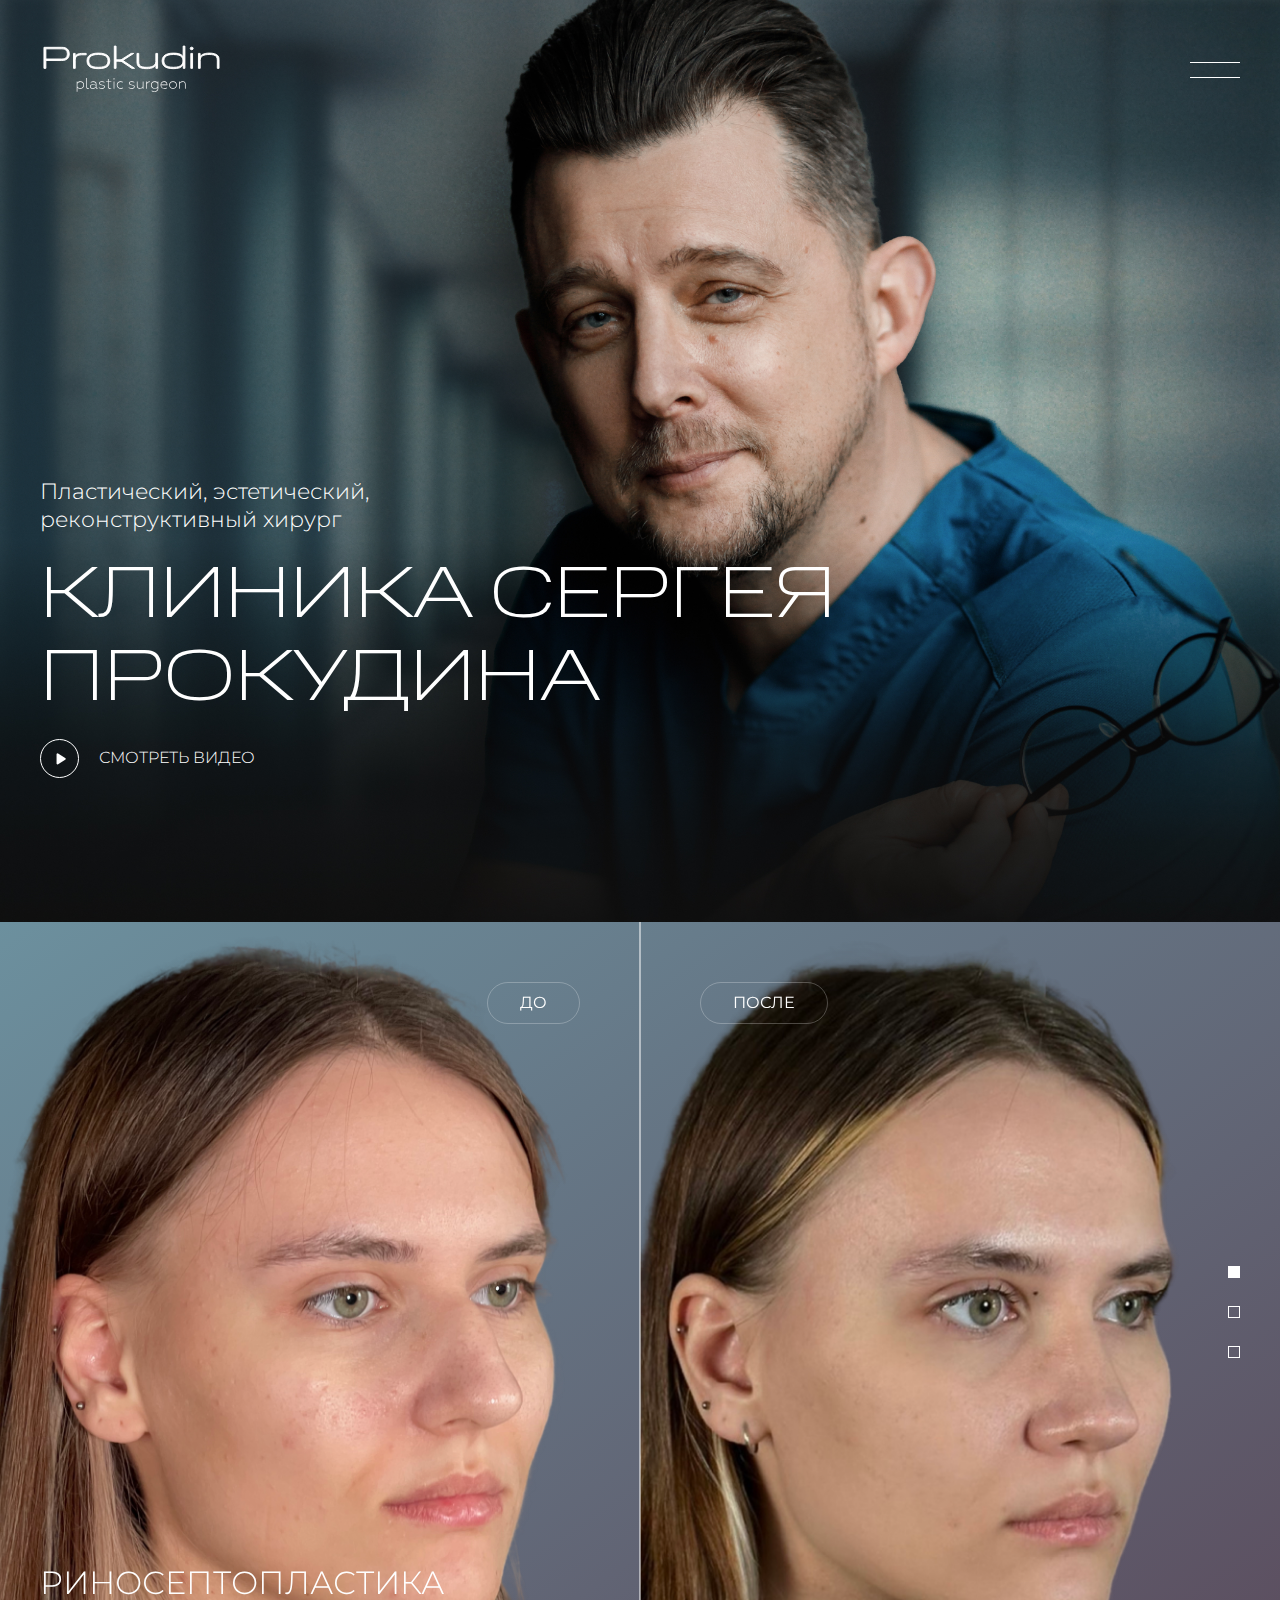
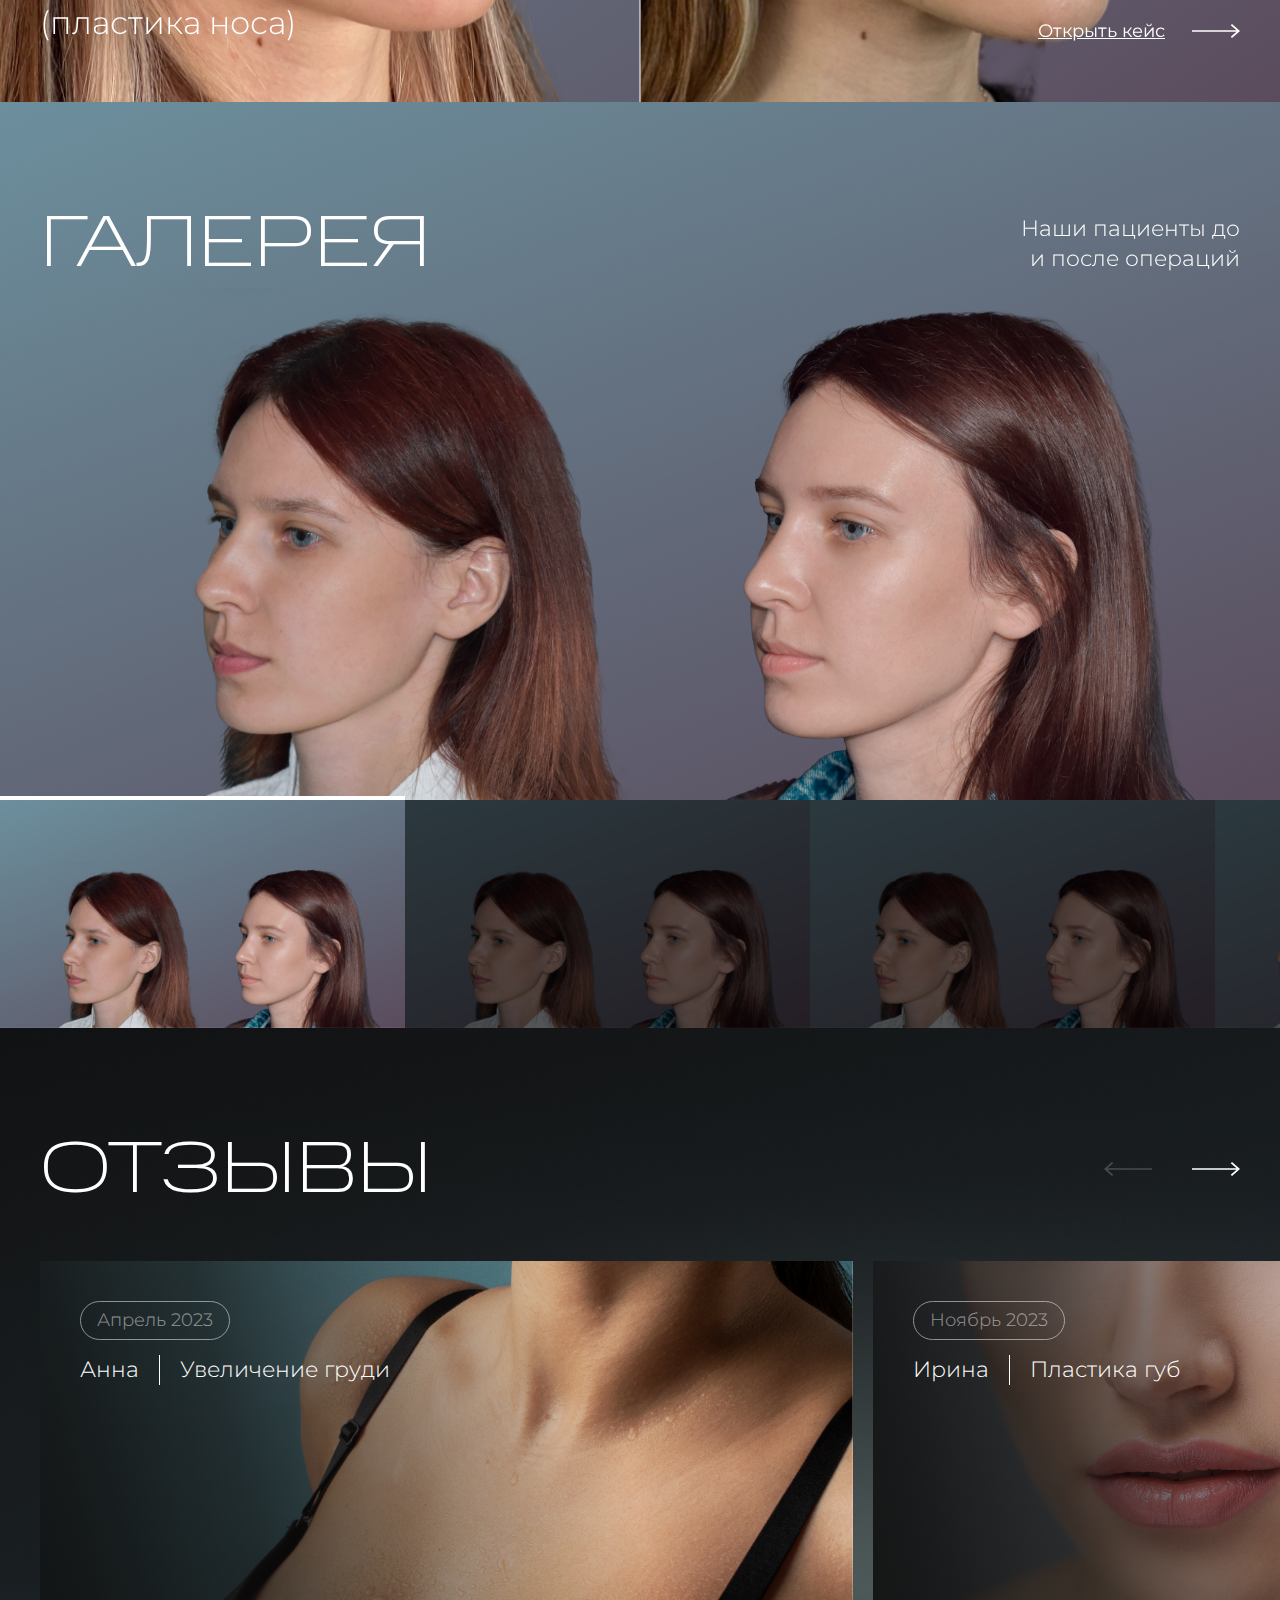
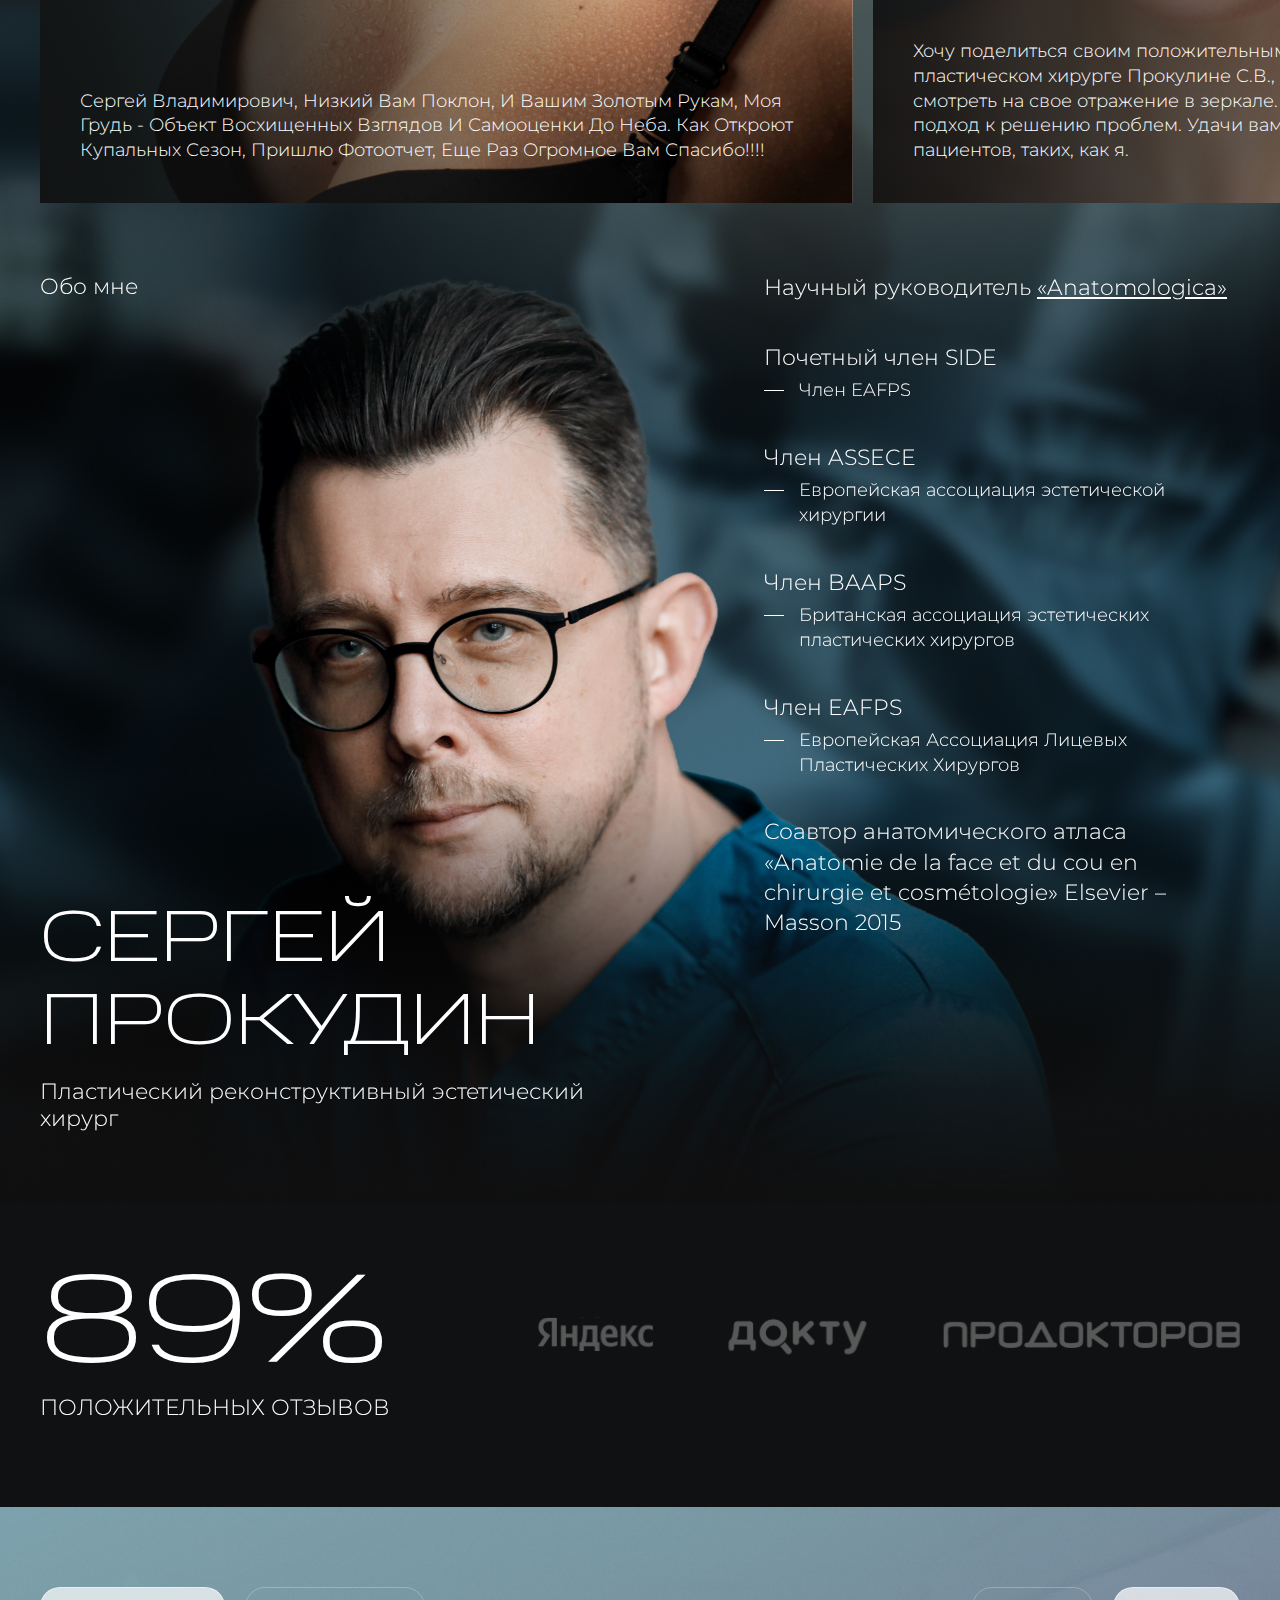
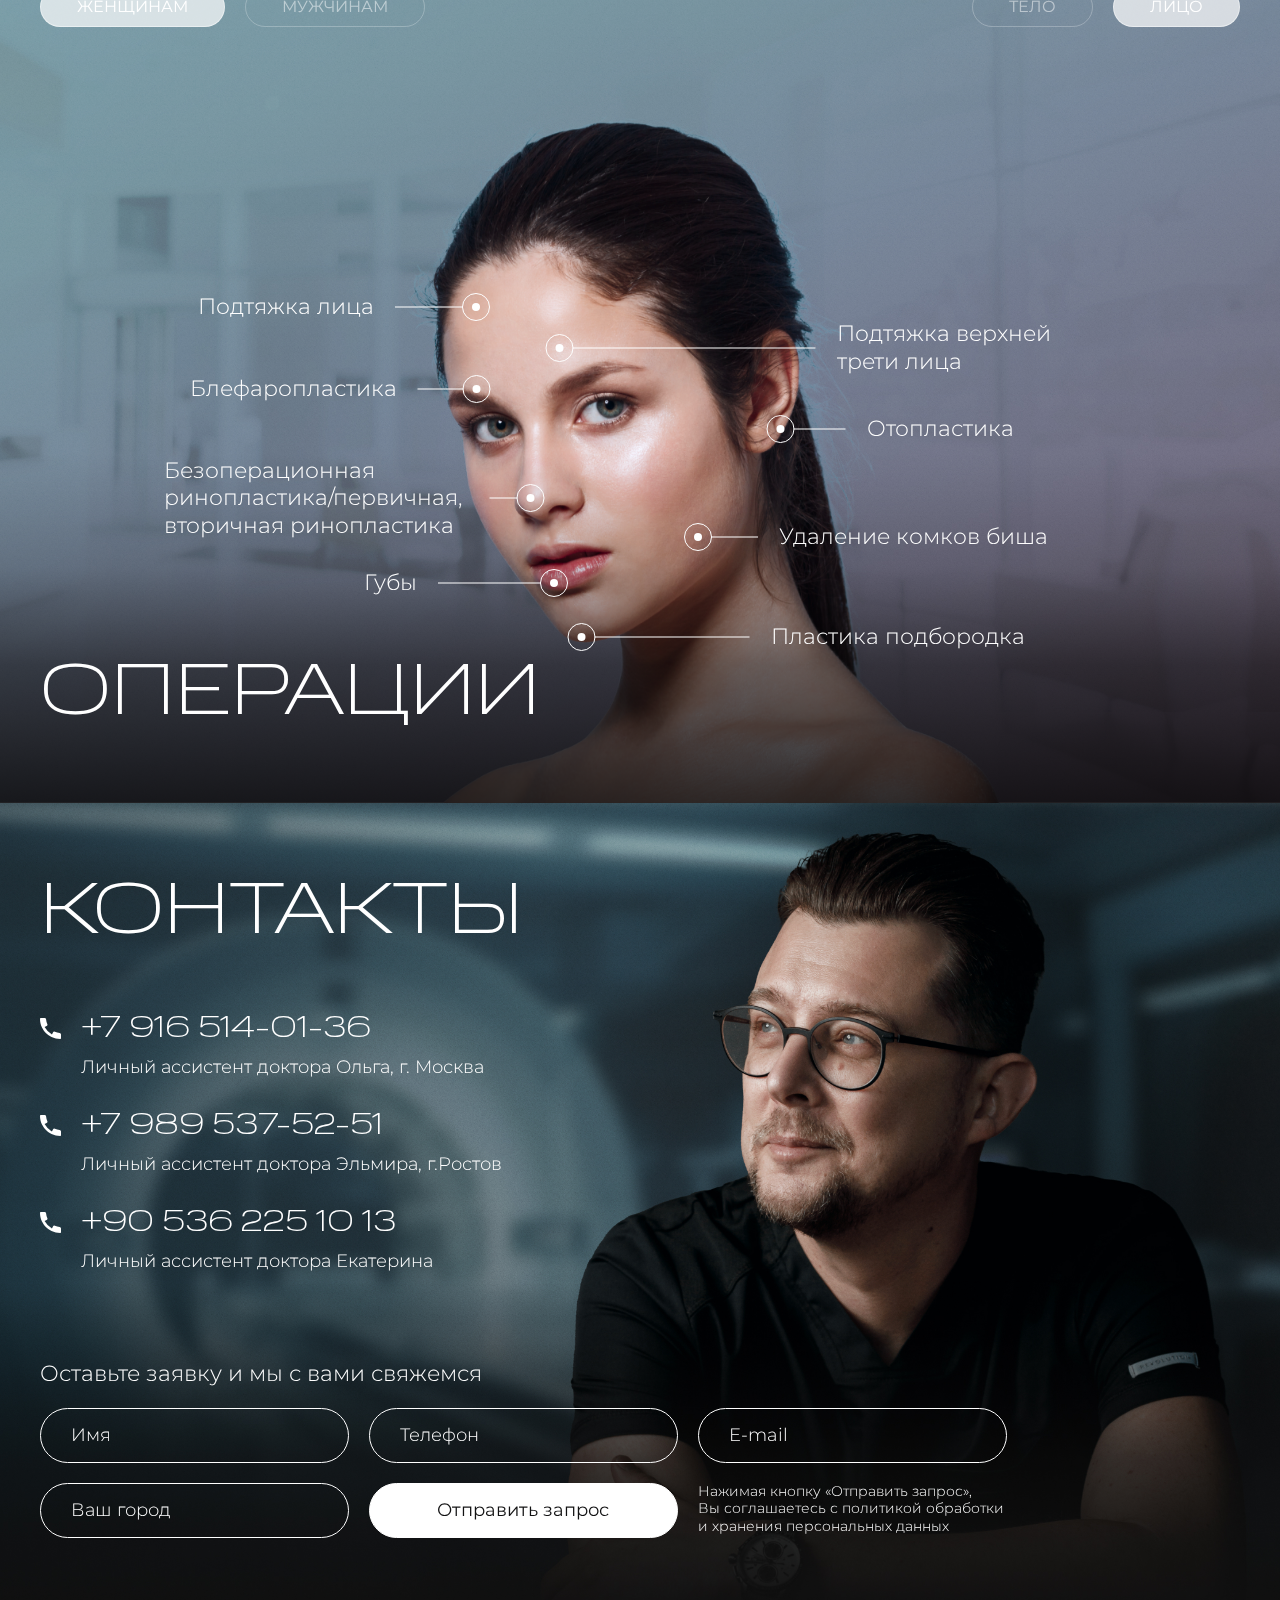
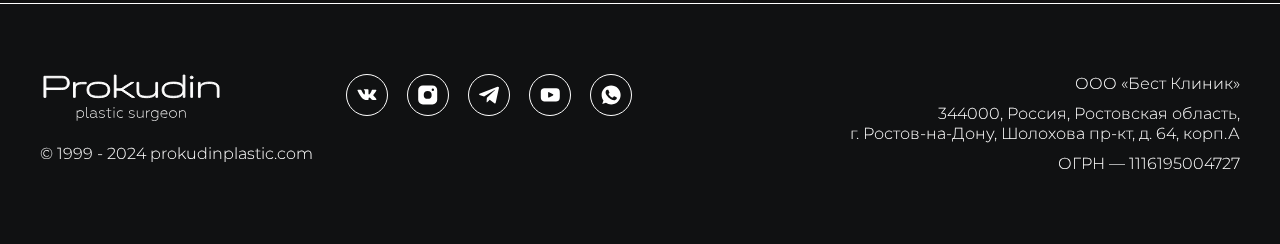
==== commit 477a2164: "fix: Improvements" ====
--- a/index.html
+++ b/index.html
@@ -65,7 +65,7 @@
 			</section>
 			<!-- end of main -->
 			<!-- results -->
-			<div class="results" id="results">
+			<div class="results gradient" id="results">
 				<div class="results__slider">
 					<div class="results__slider-wrapper">
 						<div class="swiper">
@@ -87,7 +87,7 @@
 														<span class="results__status">после</span>
 													</div>
 													<div class="results__group">
-														<a href="#" class="results__link">
+														<a href="case-01.html" class="results__link">
 															<span>Открыть кейс</span>
 															<svg>
 																<use xlink:href="img/sprite.svg#icon-arrow-next"></use>
@@ -98,7 +98,7 @@
 											</div>
 										</div>
 										<picture class="results__bg">
-											<img src="img/results-bg.jpg" alt="Image">
+											<img src="img/case-01.png" alt="Image">
 										</picture>
 									</div>
 								</div>
@@ -119,7 +119,7 @@
 														<span class="results__status">после</span>
 													</div>
 													<div class="results__group">
-														<a href="#" class="results__link">
+														<a href="case-02.html" class="results__link">
 															<span>Открыть кейс</span>
 															<svg>
 																<use xlink:href="img/sprite.svg#icon-arrow-next"></use>
@@ -130,7 +130,7 @@
 											</div>
 										</div>
 										<picture class="results__bg">
-											<img src="img/results-bg.jpg" alt="Image">
+											<img src="img/case-02.png" alt="Image">
 										</picture>
 									</div>
 								</div>
@@ -151,7 +151,7 @@
 														<span class="results__status">после</span>
 													</div>
 													<div class="results__group">
-														<a href="#" class="results__link">
+														<a href="case-03.html" class="results__link">
 															<span>Открыть кейс</span>
 															<svg>
 																<use xlink:href="img/sprite.svg#icon-arrow-next"></use>
@@ -162,7 +162,7 @@
 											</div>
 										</div>
 										<picture class="results__bg">
-											<img src="img/results-bg.jpg" alt="Image">
+											<img src="img/case-03.png" alt="Image">
 										</picture>
 									</div>
 								</div>
--- a/css/app.min.css
+++ b/css/app.min.css
@@ -1 +1 @@
-body{position:relative;overflow-x:hidden;font-family:"Montserrat",sans-serif;font-size:16px;line-height:1.25;color:#fff;background:#101112}ul,ol,li{display:block;padding:0;margin:0;list-style:none}h1,h2,h3,h4,h5,h6{margin:0;font-weight:normal;line-height:1.25}p{margin:0}a{display:inline-block;color:#fff;text-decoration:none;-webkit-transition:all .25s ease-in-out;transition:all .25s ease-in-out}a:hover{text-decoration:none;color:#fff}a:active{color:#fff}input[type=number]{-moz-appearance:textfield}input[type=number]::-webkit-outer-spin-button,input[type=number]::-webkit-inner-spin-button{display:none;-webkit-appearance:none;appearance:none;margin:0}picture{display:block}img{max-width:100%}svg{-webkit-transition:all .25s ease-in-out;transition:all .25s ease-in-out}.container{margin:0 auto;padding:0 100px;max-width:1920px;width:100%}@media screen and (min-width: 768px)and (max-width: 1399px){.container{padding:0 40px}}@media screen and (max-width: 767px){.container{padding:0 20px}}.btn{display:-webkit-box;display:-ms-flexbox;display:flex;-webkit-box-align:center;-ms-flex-align:center;align-items:center;-webkit-box-pack:center;-ms-flex-pack:center;justify-content:center;padding:15.25px 30px;width:-webkit-fit-content;width:-moz-fit-content;width:fit-content;font-size:18px;font-weight:normal;line-height:1.25;text-align:center;color:#111112;background:#fff;border:1px solid #fff;border-radius:1000px;-webkit-transition:all .25s ease-in-out;transition:all .25s ease-in-out}.btn:focus{outline:none}.btn:hover{color:#111112}.btn--border{color:#fff;background:rgba(0,0,0,0)}.btn--border:hover{color:#fff}@media screen and (hover: hover){.btn--border:hover{color:#111112;background:#fff}}.input-field__inner{position:relative;z-index:1}.input-field__input{-webkit-appearance:none;-moz-appearance:none;appearance:none;display:block;padding:15.25px 30px;width:100%;font-size:18px;font-weight:300;color:#fff;background:rgba(0,0,0,0);border:1px solid #fff;border-radius:1000px;-webkit-transition:all .25s ease-in-out;transition:all .25s ease-in-out}.input-field__input::-webkit-input-placeholder{opacity:1;color:#fff}.input-field__input::-moz-placeholder{opacity:1;color:#fff}.input-field__input:-ms-input-placeholder{opacity:1;color:#fff}.input-field__input::-ms-input-placeholder{opacity:1;color:#fff}.input-field__input::placeholder{opacity:1;color:#fff}.input-field__input:focus{outline:none;color:#111112;background:#fff}.input-field__input:focus::-webkit-input-placeholder{color:#111112}.input-field__input:focus::-moz-placeholder{color:#111112}.input-field__input:focus:-ms-input-placeholder{color:#111112}.input-field__input:focus::-ms-input-placeholder{color:#111112}.input-field__input:focus::placeholder{color:#111112}.c-socnav__list{display:-webkit-box;display:-ms-flexbox;display:flex;-webkit-box-align:center;-ms-flex-align:center;align-items:center;width:-webkit-fit-content;width:-moz-fit-content;width:fit-content}.c-socnav__item+.c-socnav__item{margin-left:19px}@media screen and (max-width: 767px){.c-socnav__item+.c-socnav__item{margin-left:16px}}.c-socnav__link{display:-webkit-box;display:-ms-flexbox;display:flex;-webkit-box-align:center;-ms-flex-align:center;align-items:center;-webkit-box-pack:center;-ms-flex-pack:center;justify-content:center;padding:0;min-width:42px;width:42px;height:42px;background:rgba(0,0,0,0);border:1px solid #fff;border-radius:50%}@media screen and (hover: hover){.c-socnav__link:hover{background:#fff}.c-socnav__link:hover>svg{color:#111112}}@media screen and (max-width: 767px){.c-socnav__link{min-width:36px;width:36px;height:36px}}.c-socnav__icon{min-width:20px;width:20px;height:20px;color:#fff}@media screen and (max-width: 767px){.c-socnav__icon{min-width:16px;width:16px;height:16px}}.header{position:relative;z-index:100}.header__wrapper{display:-webkit-box;display:-ms-flexbox;display:flex;-webkit-box-align:center;-ms-flex-align:center;align-items:center;-webkit-box-pack:justify;-ms-flex-pack:justify;justify-content:space-between;padding:45px 0}.header__logotype{display:block;overflow:hidden;min-width:183px;width:183px;height:50px}.header__logotype img{display:block;width:100%;height:100%;-o-object-fit:contain;object-fit:contain}@media screen and (max-width: 767px){.header__logotype{min-width:155px;width:155px;height:43px}}.hamburger{position:relative;z-index:1;display:block;padding:0;min-width:50px;width:50px;height:50px;font-size:0;background:rgba(0,0,0,0);border:none;border-radius:0;-webkit-transition:all .25s ease-in-out;transition:all .25s ease-in-out}.hamburger:focus{outline:none}.hamburger.is--active .hamburger__inner:first-child{top:24.5px;-webkit-transform:rotate(45deg);-ms-transform:rotate(45deg);transform:rotate(45deg)}.hamburger.is--active .hamburger__inner:last-child{top:24.5px;-webkit-transform:rotate(-45deg);-ms-transform:rotate(-45deg);transform:rotate(-45deg)}@media screen and (hover: hover){.hamburger:hover{opacity:.7}}.hamburger__inner{position:absolute;left:0;z-index:1;display:block;width:100%;height:1px;background:#fff;-webkit-transition:all .25s ease-in-out;transition:all .25s ease-in-out}.hamburger__inner:first-child{top:17px}.hamburger__inner:last-child{top:32px}.footer{position:relative;z-index:1;padding:70px 0;color:#fff;background:#101112;border-top:1px solid #fff}@media screen and (max-width: 767px){.footer{padding:60px 0}}.footer__wrapper{display:-webkit-box;display:-ms-flexbox;display:flex;-webkit-box-align:start;-ms-flex-align:start;align-items:flex-start;-webkit-box-pack:justify;-ms-flex-pack:justify;justify-content:space-between}@media screen and (max-width: 1023px){.footer__wrapper{-webkit-box-orient:vertical;-webkit-box-direction:normal;-ms-flex-direction:column;flex-direction:column}}@media screen and (min-width: 1024px){.footer__block:nth-child(2){margin-left:33px;margin-right:auto}.footer__block:last-child{margin-left:33px;text-align:right}.footer__block:last-child .footer__copyright{margin-left:auto}}@media screen and (max-width: 1023px){.footer__block+.footer__block{margin-top:30px}}.footer__logotype{display:block;overflow:hidden;min-width:183px;width:183px;height:50px}.footer__logotype img{display:block;width:100%;height:100%;-o-object-fit:contain;object-fit:contain}@media screen and (max-width: 767px){.footer__logotype{min-width:155px;width:155px;height:43px}}.footer__logotype+.footer__copyright{margin-top:20px}.footer__copyright{display:block;width:-webkit-fit-content;width:-moz-fit-content;width:fit-content;font-size:16px;font-weight:300}@media screen and (min-width: 1024px){.footer__copyright--mobile{display:none}}@media screen and (max-width: 1023px){.footer__copyright--desktop{display:none}}.footer__copyright+.footer__copyright{margin-top:10px}@media screen and (max-width: 1023px){.footer__copyright+.footer__copyright--mobile{margin-top:30px}}.menu{position:fixed;top:0;right:0;bottom:0;left:0;z-index:1000;-webkit-transform:translate3d(0, 0, 0);transform:translate3d(0, 0, 0);display:block;overflow-x:hidden;overflow-y:auto;max-height:100dvh;width:100%;height:100%;background:rgba(0,0,0,.65);-webkit-backdrop-filter:blur(5px);backdrop-filter:blur(5px);visibility:hidden;opacity:0;pointer-events:none;-webkit-transition:all .15s ease;transition:all .15s ease}.menu.is--active{visibility:visible;opacity:1;pointer-events:all}.menu.is--active .menu__nav{-webkit-transform:scale(1) translate(0, 0);-ms-transform:scale(1) translate(0, 0);transform:scale(1) translate(0, 0);opacity:1}.menu__close{position:absolute;top:50px;right:100px;z-index:50;display:-webkit-box;display:-ms-flexbox;display:flex;-webkit-box-align:center;-ms-flex-align:center;align-items:center;-webkit-box-pack:center;-ms-flex-pack:center;justify-content:center;padding:0;min-width:36px;width:36px;height:36px;font-size:0;background:rgba(0,0,0,0);border:none;border-radius:0;-webkit-transition:all .25s ease-in-out;transition:all .25s ease-in-out}.menu__close:focus{outline:none}@media screen and (hover: hover){.menu__close:hover{opacity:.7}}@media screen and (min-width: 768px)and (max-width: 1399px){.menu__close{right:40px}}@media screen and (max-width: 767px){.menu__close{right:32px}}.menu__nav{position:relative;z-index:10;-webkit-transform:scale(0.9) translate(0, 10%);-ms-transform:scale(0.9) translate(0, 10%);transform:scale(0.9) translate(0, 10%);display:-webkit-box;display:-ms-flexbox;display:flex;-webkit-box-orient:vertical;-webkit-box-direction:normal;-ms-flex-direction:column;flex-direction:column;-webkit-box-pack:center;-ms-flex-pack:center;justify-content:center;-webkit-box-align:center;-ms-flex-align:center;align-items:center;height:100%;opacity:0;-webkit-transition:all .15s ease;transition:all .15s ease}.menu__item+.menu__item{margin-top:50px}@media screen and (max-width: 767px){.menu__item+.menu__item{margin-top:40px}}.menu__link{display:block;margin-right:auto;margin-left:auto;width:-webkit-fit-content;width:-moz-fit-content;width:fit-content;font-size:35px;font-weight:normal;text-transform:uppercase;text-align:center;border-bottom:1px solid rgba(0,0,0,0)}@media screen and (hover: hover){.menu__link:hover{border-color:#fff}}@media screen and (max-width: 767px){.menu__link{font-size:30px}}.modal{position:fixed;top:0;right:0;bottom:0;left:0;z-index:3000;-webkit-transform:translate3d(0, 0, 0);transform:translate3d(0, 0, 0);overflow-x:hidden;overflow-y:auto;width:100%;height:100%;max-height:100dvh;background:rgba(0,0,0,.7);visibility:hidden;opacity:0;pointer-events:none;-webkit-transition:all .15s ease;transition:all .15s ease}.modal.is--active{visibility:visible;opacity:1;pointer-events:all}.modal.is--active .modal__wrap{-webkit-transform:scale(1) translate(0, 0);-ms-transform:scale(1) translate(0, 0);transform:scale(1) translate(0, 0);opacity:1}.modal__wrap{position:relative;z-index:2;-webkit-transform:scale(0.9) translate(0, 10%);-ms-transform:scale(0.9) translate(0, 10%);transform:scale(0.9) translate(0, 10%);-webkit-transform-origin:center top;-ms-transform-origin:center top;transform-origin:center top;display:-webkit-box;display:-ms-flexbox;display:flex;-webkit-box-align:center;-ms-flex-align:center;align-items:center;-webkit-box-pack:center;-ms-flex-pack:center;justify-content:center;margin:72px auto 20px;min-height:calc(100dvh - 92px);max-width:1000px;width:100%;opacity:0;-webkit-transition:all .15s ease;transition:all .15s ease}@media screen and (max-width: 767px){.modal__wrap{-webkit-transform:scale(1) translate(0, 0);-ms-transform:scale(1) translate(0, 0);transform:scale(1) translate(0, 0);-webkit-box-align:start;-ms-flex-align:start;align-items:flex-start}}.modal__wrapper{position:relative;width:100%;background:#fff}.modal__media{position:relative;z-index:1;overflow:hidden}.modal__media::before{content:"";display:block;padding-top:56.5%}.modal__preview{position:absolute;top:0;right:0;bottom:0;left:0;z-index:10;display:-webkit-box;display:-ms-flexbox;display:flex;-webkit-box-align:center;-ms-flex-align:center;align-items:center;-webkit-box-pack:center;-ms-flex-pack:center;justify-content:center;background-repeat:no-repeat;background-size:cover;background-position:center center;cursor:pointer}.modal__preview.is--hidden{display:none}.modal__video-icon{min-width:100px;width:100px;height:100px;color:#fff}@media screen and (max-width: 767px){.modal__video-icon{min-width:60px;width:60px;height:60px}}.modal__video{position:absolute;top:0;right:0;bottom:0;left:0;z-index:1;display:block;width:100%;height:100%;-o-object-fit:cover;object-fit:cover}.modal__close-btn{position:absolute;top:-20px;right:0;z-index:10;-webkit-transform:translate(0, -100%);-ms-transform:translate(0, -100%);transform:translate(0, -100%);display:-webkit-box;display:-ms-flexbox;display:flex;-webkit-box-align:center;-ms-flex-align:center;align-items:center;-webkit-box-pack:center;-ms-flex-pack:center;justify-content:center;padding:0;min-width:32px;width:32px;height:32px;font-size:0;background:rgba(0,0,0,0);border:none;border-radius:0;-webkit-transition:all .25s ease-in-out;transition:all .25s ease-in-out}.modal__close-btn>svg{min-width:32px;width:32px;height:32px;color:#fff}.modal__close-btn:focus{outline:none}@media screen and (hover: hover){.modal__close-btn:hover{opacity:.7}}@media screen and (max-width: 1023px){.modal__close-btn{right:10px}}@media screen and (max-width: 767px){.modal__close-btn>svg{min-width:24px;width:24px;height:24px}}.modal-btn{cursor:pointer}.scroll-disabled{overflow:hidden}.gradient{background:linear-gradient(145.85deg, #6C909E 0%, #5B4C5D 100%)}.wrapper{display:-webkit-box;display:-ms-flexbox;display:flex;-webkit-box-orient:vertical;-webkit-box-direction:normal;-ms-flex-direction:column;flex-direction:column;min-height:100vh}.wrapper__content{-webkit-box-flex:1;-ms-flex:1 1 100%;flex:1 1 100%}.section-inner{position:relative;z-index:1}.section-inner__wrap{position:relative;z-index:1;display:-webkit-box;display:-ms-flexbox;display:flex;-webkit-box-orient:vertical;-webkit-box-direction:normal;-ms-flex-direction:column;flex-direction:column;-webkit-box-pack:center;-ms-flex-pack:center;justify-content:center;-webkit-box-align:center;-ms-flex-align:center;align-items:center;margin:-140px auto 0;max-width:776px;width:100%;min-height:100dvh;text-align:center}@media screen and (max-width: 767px){.section-inner__wrap{min-height:700px}}.section-inner__heading{font-family:"Normalidad Extended Var",sans-serif;font-size:192px;font-weight:normal;line-height:1.15}@media screen and (min-width: 768px)and (max-width: 1023px){.section-inner__heading{font-size:182px}}@media screen and (max-width: 767px){.section-inner__heading{font-size:92px}}.section-inner__title{font-family:"Normalidad Extended Var",sans-serif;font-size:72px;font-weight:normal;line-height:1.15;text-transform:uppercase}@media screen and (min-width: 768px)and (max-width: 1023px){.section-inner__title{font-size:64px}}@media screen and (max-width: 767px){.section-inner__title{font-size:36px}}.section-inner__title+.section-inner__description{margin-top:30px}@media screen and (max-width: 767px){.section-inner__title+.section-inner__description{margin-top:16px}}.section-inner__description{display:block;font-size:22px;font-weight:normal}@media screen and (max-width: 767px){.section-inner__description{font-size:16px}.section-inner__description br{display:none}}.section-inner__btn{margin:30px auto 0;min-width:305px;text-transform:uppercase}@media screen and (max-width: 767px){.section-inner__btn{margin:26px auto 0}}@media screen and (max-width: 575px){.section-inner__btn{min-width:auto;width:100%}}.section-inner__bg{position:absolute;top:0;right:0;bottom:0;left:0;z-index:-1;display:block;width:100%;height:100%}.section-inner__bg img{display:block;width:100%;height:100%;-o-object-fit:cover;object-fit:cover}.main{position:relative;z-index:1;margin-top:-140px;min-height:800px}.main::before{content:"";display:block;padding-top:72%}@media screen and (max-width: 767px){.main::before{padding-top:225%}}.main__wrap{position:absolute;top:0;right:0;bottom:0;left:0;z-index:1;width:100%;height:100%}.main__wrap .container{height:100%}.main__body{display:-webkit-box;display:-ms-flexbox;display:flex;-webkit-box-orient:vertical;-webkit-box-direction:normal;-ms-flex-direction:column;flex-direction:column;-webkit-box-pack:end;-ms-flex-pack:end;justify-content:flex-end;padding-bottom:100px;padding-bottom:12%;max-width:913px;width:100%;height:100%}.main__heading{display:block;font-family:"Normalidad Extended Var",sans-serif;font-size:72px;line-height:1.15;text-transform:uppercase}@media screen and (min-width: 768px)and (max-width: 1023px){.main__heading{font-size:60px}}@media screen and (min-width: 375px)and (max-width: 767px){.main__heading{font-size:41px}}@media screen and (max-width: 374px){.main__heading{font-size:35px}}.main__title{display:block;font-size:22px;font-weight:300}@media screen and (max-width: 767px){.main__title{font-size:16px}}.main__title+.main__heading,.main__heading+.main__title{margin-top:20px}@media screen and (max-width: 767px){.main__title+.main__heading,.main__heading+.main__title{margin-top:11px}}.main__link{display:-webkit-box;display:-ms-flexbox;display:flex;-webkit-box-align:center;-ms-flex-align:center;align-items:center;margin-top:20px;width:-webkit-fit-content;width:-moz-fit-content;width:fit-content;font-size:16px;font-weight:300;text-transform:uppercase;text-align:center;background:rgba(0,0,0,0);border:none;border-radius:0;-webkit-transition:all "Normalidad Extended Var",sans-serif;transition:all "Normalidad Extended Var",sans-serif}.main__link>svg{min-width:39px;width:39px;height:39px;color:#fff}.main__link>*+*{margin-left:20px}.main__link:focus{outline:none}@media screen and (hover: hover){.main__link:hover{opacity:.7}}.main__bg{position:absolute;top:0;right:0;bottom:0;left:0;z-index:-1;display:block;width:100%;height:100%}.main__bg img{display:block;width:100%;height:100%;-o-object-fit:cover;object-fit:cover;-o-object-position:bottom center;object-position:bottom center}.results{position:relative;z-index:1}.results__slider .swiper-pagination{position:absolute;top:50%;right:100px;z-index:10;-webkit-transform:translate(0, -50%);-ms-transform:translate(0, -50%);transform:translate(0, -50%);display:block;width:-webkit-fit-content;width:-moz-fit-content;width:fit-content}@media screen and (min-width: 768px)and (max-width: 1399px){.results__slider .swiper-pagination{right:40px}}@media screen and (max-width: 767px){.results__slider .swiper-pagination{right:auto;left:calc(100% - 36px);-webkit-transform:translate(-50%, -50%);-ms-transform:translate(-50%, -50%);transform:translate(-50%, -50%)}}.results__slider .swiper-pagination-bullet{display:block;min-width:12px;width:12px;height:12px;border:1px solid #fff;-webkit-transition:all .25s ease-in-out;transition:all .25s ease-in-out}.results__slider .swiper-pagination-bullet+.swiper-pagination-bullet{margin-top:28px}.results__slider .swiper-pagination-bullet-active{background:#fff}@media screen and (max-width: 767px){.results__slider{overflow-x:auto;overflow-y:hidden;max-width:100%}}.results__slider-wrapper{position:relative;z-index:1}.results__slider-wrapper::before{content:"";display:block;padding-top:61%}@media screen and (max-width: 767px){.results__slider-wrapper{min-width:768px}}.results__slider-wrapper .swiper{position:absolute;top:0;right:0;bottom:0;left:0;z-index:1}.results__wrap{width:100%;height:100%}.results__wrap .container{height:100%}.results__wrap-inner{display:-webkit-box;display:-ms-flexbox;display:flex;-webkit-box-pack:justify;-ms-flex-pack:justify;justify-content:space-between;height:100%}.results__wrap-inner::after{content:"";position:absolute;top:0;left:50%;z-index:1;-webkit-transform:translate(-50%, 0);-ms-transform:translate(-50%, 0);transform:translate(-50%, 0);display:block;width:1px;height:100%;background:#fff}.results__left{display:-webkit-box;display:-ms-flexbox;display:flex;-webkit-box-orient:vertical;-webkit-box-direction:normal;-ms-flex-direction:column;flex-direction:column;-webkit-box-pack:justify;-ms-flex-pack:justify;justify-content:space-between;padding:60px 60px 60px 0;width:50%}.results__left .results__status{margin-left:auto}@media screen and (max-width: 1023px){.results__left{padding:40px 40px 40px 0}}.results__right{display:-webkit-box;display:-ms-flexbox;display:flex;-webkit-box-orient:vertical;-webkit-box-direction:normal;-ms-flex-direction:column;flex-direction:column;-webkit-box-pack:justify;-ms-flex-pack:justify;justify-content:space-between;padding:60px 0 60px 60px;width:50%}.results__right .results__link{margin-left:auto}@media screen and (max-width: 1023px){.results__right{padding:40px 0 40px 40px}}.results__status{display:block;padding:10px 32px;width:-webkit-fit-content;width:-moz-fit-content;width:fit-content;font-size:16px;font-weight:normal;text-align:center;text-transform:uppercase;border:1px solid rgba(255,255,255,.25);border-radius:100px}@media screen and (max-width: 1023px){.results__status{padding:8px 30px}}.results__title{font-size:32px;font-weight:300}@media screen and (min-width: 1024px)and (max-width: 1199px){.results__title{font-size:24px}}@media screen and (max-width: 1023px){.results__title{font-size:20px}}.results__link{display:-webkit-box;display:-ms-flexbox;display:flex;-webkit-box-align:center;-ms-flex-align:center;align-items:center;width:-webkit-fit-content;width:-moz-fit-content;width:fit-content;font-size:18px;font-weight:normal;text-decoration:underline}.results__link>svg{min-width:48px;width:48px;height:14px;color:#fff}.results__link>*+*{margin-left:27px}.results__bg{position:absolute;top:0;right:0;bottom:0;left:0;z-index:-1;display:block;width:100%;height:100%}.results__bg img{display:block;width:100%;height:100%;-o-object-fit:cover;object-fit:cover}.gallery__slider{position:relative;z-index:1;margin:0 calc(50% - 50vw)}.gallery__slider .gallery-main{overflow:hidden}.gallery__slider .gallery-thumbs{margin-top:-4px;padding-top:4px;overflow:hidden}.gallery__slider .gallery-thumbs .swiper-slide{position:relative;z-index:100;width:-webkit-fit-content;width:-moz-fit-content;width:fit-content;height:auto}.gallery__slider .gallery-thumbs .swiper-slide::before{content:"";position:absolute;top:0;left:0;z-index:10;-webkit-transform:translate(0, -100%);-ms-transform:translate(0, -100%);transform:translate(0, -100%);display:block;width:100%;height:4px;background:rgba(0,0,0,0);-webkit-transition:all .25s ease-in-out;transition:all .25s ease-in-out}.gallery__slider .gallery-thumbs .swiper-slide.is--active::before{background:#fff}.gallery__slider .gallery-thumbs .swiper-slide.is--active .swiper-img::after{background:rgba(0,0,0,0)}.gallery__slider .gallery-thumbs .swiper-img{position:relative;z-index:1;display:block;overflow:hidden;min-width:405px;width:405px;height:228px}.gallery__slider .gallery-thumbs .swiper-img::after{content:"";position:absolute;top:0;right:0;bottom:0;left:0;z-index:1;display:block;width:100%;height:100%;background:rgba(0,0,0,.6);-webkit-transition:all .25s ease-in-out;transition:all .25s ease-in-out}@media screen and (min-width: 768px)and (max-width: 1023px){.gallery__slider .gallery-thumbs .swiper-img{min-width:275px;width:275px;height:157px}}@media screen and (max-width: 767px){.gallery__slider .gallery-thumbs .swiper-img{min-width:231px;width:231px;height:130px}}.gallery__top{position:absolute;top:0;right:0;left:0;z-index:10}.gallery__top-inner{display:-webkit-box;display:-ms-flexbox;display:flex;-webkit-box-align:center;-ms-flex-align:center;align-items:center;-webkit-box-pack:justify;-ms-flex-pack:justify;justify-content:space-between;padding:100px 0;width:100%}@media screen and (min-width: 768px)and (max-width: 1199px){.gallery__top-inner{padding:40px 0}}@media screen and (max-width: 767px){.gallery__top-inner{-webkit-box-orient:vertical;-webkit-box-direction:normal;-ms-flex-direction:column;flex-direction:column;-webkit-box-align:start;-ms-flex-align:start;align-items:flex-start;padding:80px 0}}.gallery__heading{display:block;font-family:"Normalidad Extended Var",sans-serif;font-size:72px;line-height:1.15;text-transform:uppercase}@media screen and (min-width: 1024px)and (max-width: 1199px){.gallery__heading{font-size:60px}}@media screen and (min-width: 768px)and (max-width: 1023px){.gallery__heading{font-size:50px}}@media screen and (min-width: 375px)and (max-width: 767px){.gallery__heading{font-size:41px}}@media screen and (max-width: 374px){.gallery__heading{font-size:35px}}.gallery__subtitle{display:block;max-width:225px;font-size:22px;font-weight:300;line-height:1.375;text-align:right}@media screen and (min-width: 768px)and (max-width: 1023px){.gallery__subtitle{font-size:20px}}@media screen and (max-width: 767px){.gallery__subtitle{margin-top:5px;font-size:18px;text-align:left}}.gallery__slide{position:relative;z-index:1;display:block;width:100%}.gallery__slide::before{content:"";display:block;padding-top:54.5%}.gallery__slide img{position:absolute;top:0;right:0;bottom:0;left:0;z-index:1;display:block;width:100%;height:100%;-o-object-fit:cover;object-fit:cover}@media screen and (max-width: 767px){.gallery__slide::before{padding-top:113%}}.common{position:relative;z-index:1}.common__bg{position:absolute;top:0;right:0;bottom:0;left:0;z-index:-1;display:block;width:100%;height:100%}.common__bg img{display:block;width:100%;height:100%;-o-object-fit:cover;object-fit:cover;-o-object-position:bottom center;object-position:bottom center}@media screen and (max-width: 1023px){.common__bg img{-o-object-position:center center;object-position:center center}}.reviews{padding:100px 0 0}@media screen and (max-width: 767px){.reviews{padding:80px 0 34px}}.reviews__slider{position:relative;z-index:1}.reviews__slider .swiper-button-prev,.reviews__slider .swiper-button-next{display:-webkit-box;display:-ms-flexbox;display:flex;-webkit-box-align:center;-ms-flex-align:center;align-items:center;-webkit-box-pack:center;-ms-flex-pack:center;justify-content:center;padding:0;min-width:48px;width:48px;height:48px;font-size:0;background:rgba(0,0,0,0);border:none;border-radius:0;-webkit-transition:all .25s ease-in-out;transition:all .25s ease-in-out}.reviews__slider .swiper-button-prev:focus,.reviews__slider .swiper-button-next:focus{outline:none}.reviews__slider .swiper-button-next{margin-left:40px}.reviews__slider .swiper-button-disabled{opacity:.2;pointer-events:none}.reviews__slider .swiper-button-icon{min-width:48px;width:48px;height:14px;color:#fff}.reviews__slider-wrapper{overflow-x:clip;margin:0 calc(50% - 50vw)}.reviews__slider-wrapper .swiper{overflow:visible;margin:0 auto;padding:0 100px;max-width:1920px;width:100%}@media screen and (min-width: 768px)and (max-width: 1399px){.reviews__slider-wrapper .swiper{padding:0 40px}}@media screen and (max-width: 767px){.reviews__slider-wrapper .swiper{padding:0 20px}}.reviews__slider-wrapper .swiper-slide{width:-webkit-fit-content;width:-moz-fit-content;width:fit-content;height:auto}.reviews__top{display:-webkit-box;display:-ms-flexbox;display:flex;-webkit-box-align:center;-ms-flex-align:center;align-items:center;-webkit-box-pack:justify;-ms-flex-pack:justify;justify-content:space-between;margin-bottom:50px}@media screen and (max-width: 767px){.reviews__top{margin-bottom:40px}}.reviews__heading{display:block;width:-webkit-fit-content;width:-moz-fit-content;width:fit-content;font-family:"Normalidad Extended Var",sans-serif;font-size:72px;font-weight:normal;line-height:1.15;text-transform:uppercase}@media screen and (max-width: 767px){.reviews__heading{font-size:41px}}.reviews__controls{display:-webkit-box;display:-ms-flexbox;display:flex;-webkit-box-align:center;-ms-flex-align:center;align-items:center;margin-left:40px;width:-webkit-fit-content;width:-moz-fit-content;width:fit-content}@media screen and (max-width: 767px){.reviews__controls{position:absolute;left:50%;bottom:0;z-index:10;-webkit-transform:translate(-50%, 100%);-ms-transform:translate(-50%, 100%);transform:translate(-50%, 100%);margin-left:0}}.reviews__item{position:relative;z-index:1;display:-webkit-box;display:-ms-flexbox;display:flex;-webkit-box-orient:vertical;-webkit-box-direction:normal;-ms-flex-direction:column;flex-direction:column;-webkit-box-pack:justify;-ms-flex-pack:justify;justify-content:space-between;overflow:hidden;padding:40px;max-width:813px;min-width:813px;min-height:542px;height:100%;background-color:#101112;background-repeat:no-repeat;background-size:cover;background-position:center center}.reviews__item::before{content:"";position:absolute;top:0;right:0;bottom:0;left:0;z-index:-1;display:block;width:100%;height:100%;background:linear-gradient(257.51deg, rgba(0, 0, 0, 0) 28.74%, rgba(12, 12, 12, 0.744912) 70.63%, rgba(14, 14, 14, 0.908093) 89.12%, #101010 110.69%)}@media screen and (min-width: 768px)and (max-width: 1023px){.reviews__item{max-width:673px;min-width:673px}}@media screen and (max-width: 767px){.reviews__item{padding:20px;max-width:320px;min-width:320px;min-height:352px}.reviews__item::before{background:linear-gradient(259.89deg, rgba(0, 0, 0, 0) 8.03%, rgba(12, 12, 12, 0.744912) 57.44%, rgba(14, 14, 14, 0.908093) 79.24%, #101010 104.69%)}}.reviews__date{display:block;margin-bottom:15px;padding:6px 16px;width:-webkit-fit-content;width:-moz-fit-content;width:fit-content;font-size:18px;font-weight:300;line-height:1.375;text-align:center;opacity:.5;border:1px solid #fff;border-radius:100px}@media screen and (max-width: 767px){.reviews__date{padding:4px 16px;font-size:16px}}.reviews__inner{display:-webkit-box;display:-ms-flexbox;display:flex;-ms-flex-wrap:wrap;flex-wrap:wrap}.reviews__value{display:block;width:-webkit-fit-content;width:-moz-fit-content;width:fit-content;font-size:22px;font-weight:300;line-height:1.375}.reviews__value:not(:last-child){margin-right:20px;padding-right:20px;border-right:1px solid #fff}@media screen and (max-width: 767px){.reviews__value{font-size:16px}.reviews__value:not(:last-child){margin-right:10px;padding-right:10px}}.reviews__description{display:block;margin-top:40px;width:-webkit-fit-content;width:-moz-fit-content;width:fit-content;font-size:18px;font-weight:300;line-height:1.375}@media screen and (max-width: 767px){.reviews__description{font-size:16px}}.about{position:relative;z-index:1;min-height:1000px}.about::before{content:"";display:block;padding-top:78%}@media screen and (min-width: 576px)and (max-width: 1023px){.about::before{padding-top:268%}}@media screen and (max-width: 575px){.about::before{padding-top:388%}}.about__wrap{position:absolute;top:0;right:0;bottom:0;left:0;z-index:1;width:100%;height:100%}.about__wrap .container{height:100%}.about__wrapper{display:-webkit-box;display:-ms-flexbox;display:flex;-webkit-box-pack:justify;-ms-flex-pack:justify;justify-content:space-between;padding-top:190px;padding-bottom:70px;height:100%}@media screen and (max-width: 1399px){.about__wrapper{padding-top:70px}}@media screen and (max-width: 1023px){.about__wrapper{-webkit-box-orient:vertical;-webkit-box-direction:normal;-ms-flex-direction:column;flex-direction:column;padding-bottom:80px}}.about__left{display:-webkit-box;display:-ms-flexbox;display:flex;-webkit-box-orient:vertical;-webkit-box-direction:normal;-ms-flex-direction:column;flex-direction:column;-webkit-box-pack:justify;-ms-flex-pack:justify;justify-content:space-between;max-width:627px;width:100%}@media screen and (max-width: 1023px){.about__left{max-width:none}}.about__right{margin-left:40px;max-width:476px;width:100%}@media screen and (max-width: 1023px){.about__right{margin-top:410px;margin-left:0;max-width:none}}.about__subtitle{display:block;width:-webkit-fit-content;width:-moz-fit-content;width:fit-content;font-size:22px;font-weight:300}@media screen and (max-width: 767px){.about__subtitle{font-size:16px}}.about__subtitle+.about__heading{margin-top:596px}@media screen and (max-width: 1023px){.about__subtitle+.about__heading{margin-top:20px}}.about__heading+.about__subtitle{margin-top:15px}@media screen and (max-width: 1023px){.about__heading+.about__subtitle{margin-top:10px}}@media screen and (max-width: 767px){.about__heading+.about__subtitle{font-size:18px}}.about__heading{display:block;width:-webkit-fit-content;width:-moz-fit-content;width:fit-content;font-family:"Normalidad Extended Var",sans-serif;font-size:72px;font-weight:normal;line-height:1.15;text-transform:uppercase}@media screen and (max-width: 767px){.about__heading{font-size:41px}}.about__content{font-size:22px;font-weight:300;line-height:1.375}@media screen and (max-width: 767px){.about__content{font-size:18px}}.about__content>*:not(:last-child){margin-bottom:40px}@media screen and (max-width: 767px){.about__content>*:not(:last-child){margin-bottom:30px}}.about__content a{text-decoration:underline}@media screen and (hover: hover){.about__content a:hover{opacity:.7}}.about__content p+ul{margin-top:-35px}@media screen and (max-width: 767px){.about__content p+ul{margin-top:-22px}}.about__content ul:not([class]){display:block}.about__content ul:not([class]) li{position:relative;z-index:1;margin:0;padding-left:35px;font-size:18px;font-weight:300;line-height:1.375}.about__content ul:not([class]) li::before{content:"";position:absolute;top:12px;left:0;z-index:1;display:block;min-width:20px;width:20px;height:1px;background:#fff}@media screen and (max-width: 767px){.about__content ul:not([class]) li{font-size:16px}}.about__content ul:not([class]) li+li{margin-top:5px}.about__content ul:not([class]) ul{margin-left:35px}.stats{position:relative;z-index:1;overflow:hidden;padding:46px 0 86px}.stats__wrapper{display:-webkit-box;display:-ms-flexbox;display:flex;-webkit-box-align:center;-ms-flex-align:center;align-items:center;-webkit-box-pack:justify;-ms-flex-pack:justify;justify-content:space-between}@media screen and (max-width: 1023px){.stats__wrapper{-webkit-box-orient:vertical;-webkit-box-direction:normal;-ms-flex-direction:column;flex-direction:column}}@media screen and (max-width: 1023px){.stats__main{text-align:center}}.stats__heading{display:block;font-family:"Normalidad Extended Var",sans-serif;font-size:126px;font-weight:normal;line-height:1.15}@media screen and (min-width: 375px)and (max-width: 767px){.stats__heading{font-size:115px}}@media screen and (max-width: 374px){.stats__heading{font-size:96px}}.stats__subtitle{display:block;font-size:22px;font-weight:300;text-transform:uppercase}@media screen and (max-width: 767px){.stats__subtitle{font-size:18px}}.stats__logotypes{display:-webkit-box;display:-ms-flexbox;display:flex;-ms-flex-wrap:wrap;flex-wrap:wrap;-webkit-box-pack:end;-ms-flex-pack:end;justify-content:flex-end;margin-right:-70px;margin-bottom:-40px;margin-left:30px}@media screen and (max-width: 1023px){.stats__logotypes{-webkit-box-pack:center;-ms-flex-pack:center;justify-content:center;margin-top:40px;margin-left:0}}@media screen and (max-width: 767px){.stats__logotypes{margin-right:-34px}}.stats__logotype{display:-webkit-box;display:-ms-flexbox;display:flex;-webkit-box-align:center;-ms-flex-align:center;align-items:center;-webkit-box-pack:center;-ms-flex-pack:center;justify-content:center;overflow:hidden;margin-right:70px;margin-bottom:40px;height:54px;opacity:.3}.stats__logotype img{display:block;max-height:54px;width:-webkit-fit-content;width:-moz-fit-content;width:fit-content;height:auto;-o-object-fit:contain;object-fit:contain}@media screen and (hover: hover){.stats__logotype:hover{opacity:1}}@media screen and (max-width: 767px){.stats__logotype{margin-right:34px}}.operations{position:relative;z-index:1}.operations__wrap{position:relative;z-index:1;display:-webkit-box;display:-ms-flexbox;display:flex;-webkit-box-orient:vertical;-webkit-box-direction:normal;-ms-flex-direction:column;flex-direction:column;-webkit-box-pack:justify;-ms-flex-pack:justify;justify-content:space-between}.operations__top{position:absolute;top:80px;right:0;left:0;z-index:10;display:-webkit-box;display:-ms-flexbox;display:flex;-webkit-box-align:center;-ms-flex-align:center;align-items:center;-webkit-box-pack:justify;-ms-flex-pack:justify;justify-content:space-between;width:100%}@media screen and (min-width: 768px)and (max-width: 1023px){.operations__top{top:127px}}@media screen and (max-width: 767px){.operations__top{top:177px;-webkit-box-orient:vertical;-webkit-box-direction:normal;-ms-flex-direction:column;flex-direction:column}}.operations__tabs{display:-webkit-box;display:-ms-flexbox;display:flex;-webkit-box-align:center;-ms-flex-align:center;align-items:center;width:-webkit-fit-content;width:-moz-fit-content;width:fit-content}@media screen and (max-width: 767px){.operations__tabs{width:100%}}@media screen and (max-width: 767px){.operations__tabs+.operations__tabs{margin-top:20px}}.operations__tab{display:block;padding:9px 36px;width:-webkit-fit-content;width:-moz-fit-content;width:fit-content;font-size:16px;font-weight:normal;text-align:center;text-transform:uppercase;color:rgba(255,255,255,.5);background:rgba(0,0,0,0);border:1px solid rgba(255,255,255,.25);border-radius:100px;-webkit-transition:all .25s ease-in-out;transition:all .25s ease-in-out}.operations__tab:focus{outline:none}.operations__tab.is--active{color:#fff;background:rgba(255,255,255,.7);border-color:rgba(255,255,255,.45)}@media screen and (max-width: 767px){.operations__tab{padding:9px 16px;width:calc(50% - 5px)}.operations__tab:nth-child(2n){margin-left:10px}}@media screen and (min-width: 768px){.operations__tab+.operations__tab{margin-left:20px}}.operations__bottom{position:absolute;right:0;bottom:70px;left:0;z-index:10;width:100%}@media screen and (max-width: 1023px){.operations__bottom{position:absolute;bottom:auto}}@media screen and (min-width: 768px)and (max-width: 1023px){.operations__bottom{top:40px}}@media screen and (max-width: 767px){.operations__bottom{top:100px}}.operations__heading{display:block;font-family:"Normalidad Extended Var",sans-serif;font-size:72px;line-height:1.15;text-transform:uppercase}@media screen and (min-width: 1024px)and (max-width: 1199px){.operations__heading{font-size:62px}}@media screen and (min-width: 768px)and (max-width: 1023px){.operations__heading{font-size:51px}}@media screen and (min-width: 375px)and (max-width: 767px){.operations__heading{font-size:41px}}@media screen and (max-width: 374px){.operations__heading{font-size:35px}}.operations__main{position:relative;z-index:1;display:block;overflow:hidden;margin:0 calc(50% - 50vw);min-height:896px}@media screen and (max-width: 767px){.operations__main{min-height:826px}}.operations__holder{position:absolute;top:0;right:0;bottom:0;left:0;z-index:1;display:none;width:100%;height:100%}.operations__holder.is--active{display:block}.operations__type{display:none;width:100%;height:100%}.operations__type.is--active{display:block}.operations__img{position:absolute;left:var(--left);bottom:var(--bottom);z-index:-1;-webkit-transform:translate(-50%, 0);-ms-transform:translate(-50%, 0);transform:translate(-50%, 0);display:block;overflow:hidden;width:var(--width);height:var(--height)}.operations__img img{display:block;width:100%;height:100%;-o-object-fit:contain;object-fit:contain;-o-object-position:bottom center;object-position:bottom center}@media screen and (min-width: 768px)and (max-width: 1399px){.operations__img{width:var(--width-md);height:var(--height-md)}}@media screen and (max-width: 767px){.operations__img{left:var(--left-sm);width:var(--width-sm);height:var(--height-sm)}}.operations__body{position:absolute;top:0;right:0;bottom:0;left:0;z-index:10}.operations__body::before{content:"";position:absolute;right:0;bottom:0;left:0;z-index:1;display:block;width:100%;height:351px;background:-webkit-gradient(linear, left bottom, left top, from(#000000), color-stop(39.3%, rgba(0, 0, 0, 0.676852)), color-stop(67.17%, rgba(0, 0, 0, 0.207683)), to(rgba(0, 0, 0, 0)));background:linear-gradient(to top, #000000 0%, rgba(0, 0, 0, 0.676852) 39.3%, rgba(0, 0, 0, 0.207683) 67.17%, rgba(0, 0, 0, 0) 100%);opacity:.8;pointer-events:none}.operations__body .container{height:100%}@media screen and (max-width: 767px){.operations__body::before{height:299px}}.operations__body-inner{position:relative;z-index:1;height:100%}.operations__elem{position:absolute;bottom:var(--bottom);left:var(--left);z-index:10;-webkit-transform:var(--transform);-ms-transform:var(--transform);transform:var(--transform);display:-webkit-box;display:-ms-flexbox;display:flex;-webkit-box-align:center;-ms-flex-align:center;align-items:center;width:-webkit-fit-content;width:-moz-fit-content;width:fit-content}@media screen and (min-width: 1024px)and (max-width: 1399px){.operations__elem{bottom:var(--bottom-lg);left:var(--left-lg)}}@media screen and (max-width: 1023px){.operations__elem{-webkit-box-orient:vertical;-webkit-box-direction:normal;-ms-flex-direction:column;flex-direction:column;text-align:center}.operations__elem.is--active{z-index:15}.operations__elem.is--active .operations__trigger::before{-webkit-transform:scale(1.75) translate(-50%, -50%);-ms-transform:scale(1.75) translate(-50%, -50%);transform:scale(1.75) translate(-50%, -50%)}.operations__elem.is--active .operations__text{display:block}}@media screen and (min-width: 768px)and (max-width: 1023px){.operations__elem{bottom:var(--bottom-md);left:var(--left-md)}}@media screen and (max-width: 767px){.operations__elem{bottom:var(--bottom-sm);left:var(--left-sm)}}.operations__trigger{position:relative;z-index:1;display:block;padding:0;min-width:28px;width:28px;height:28px;font-size:0;background:rgba(0,0,0,0);border:1px solid #fff;border-radius:50%;-webkit-transition:all .25s ease-in-out;transition:all .25s ease-in-out}.operations__trigger:focus{outline:none}.operations__trigger::before{content:"";position:absolute;top:50%;left:50%;z-index:1;-webkit-transform:translate(-50%, -50%);-ms-transform:translate(-50%, -50%);transform:translate(-50%, -50%);-webkit-transform-origin:top left;-ms-transform-origin:top left;transform-origin:top left;display:block;width:8px;height:8px;background:#fff;border-radius:50%}.operations__trigger::after{content:"";position:absolute;top:50%;right:0;z-index:1;-webkit-transform:translate(100%, -50%);-ms-transform:translate(100%, -50%);transform:translate(100%, -50%);display:block;width:var(--width);height:1px;background:#fff}@media screen and (min-width: 1024px)and (max-width: 1399px){.operations__trigger::after{width:var(--width-lg)}}@media screen and (min-width: 1024px){.operations__trigger{pointer-events:none}}@media screen and (max-width: 1023px){.operations__trigger::after{display:none}}.operations__trigger+.operations__text{margin-left:calc(var(--width) + 20px)}@media screen and (min-width: 1024px)and (max-width: 1399px){.operations__trigger+.operations__text{margin-left:calc(var(--width-lg) + 20px)}}@media screen and (max-width: 1023px){.operations__trigger+.operations__text{margin-left:0}}.operations__text+.operations__trigger{margin-left:calc(var(--width) + 20px)}.operations__text+.operations__trigger::after{right:auto;left:0;-webkit-transform:translate(-100%, -50%);-ms-transform:translate(-100%, -50%);transform:translate(-100%, -50%)}@media screen and (min-width: 1024px)and (max-width: 1399px){.operations__text+.operations__trigger{margin-left:calc(var(--width-lg) + 20px)}}@media screen and (max-width: 1023px){.operations__text+.operations__trigger{margin-left:0}}.operations__text{display:block;max-width:305px;width:-webkit-fit-content;width:-moz-fit-content;width:fit-content;font-size:22px;font-weight:300}@media screen and (max-width: 1023px){.operations__text{position:absolute;top:-10px;left:50%;z-index:2;-webkit-transform:translate(-50%, -100%);-ms-transform:translate(-50%, -100%);transform:translate(-50%, -100%);display:none;padding:6px;color:#000;background:rgba(255,255,255,.8);border-radius:6px}}@media screen and (min-width: 768px)and (max-width: 1023px){.operations__text{font-size:18px}}@media screen and (max-width: 767px){.operations__text{max-width:200px;font-size:16px}}.operations__bg{position:absolute;top:0;right:0;bottom:0;left:0;z-index:-1;display:block;width:100%;height:100%}.operations__bg img{display:block;width:100%;height:100%;-o-object-fit:cover;object-fit:cover}.contacts{position:relative;z-index:1;overflow:hidden;min-height:800px}.contacts::before{content:"";display:block;padding-top:62%}@media screen and (min-width: 768px)and (max-width: 1023px){.contacts::before{padding-top:248%}}@media screen and (max-width: 767px){.contacts{min-height:1300px}.contacts::before{padding-top:388%}}.contacts__wrap{position:absolute;top:0;right:0;bottom:0;left:0;z-index:1;width:100%;height:100%}.contacts__wrap .container{height:100%}.contacts__wrap-inner{display:-webkit-box;display:-ms-flexbox;display:flex;-webkit-box-orient:vertical;-webkit-box-direction:normal;-ms-flex-direction:column;flex-direction:column;-webkit-box-pack:center;-ms-flex-pack:center;justify-content:center;padding:40px 0;height:100%}@media screen and (max-width: 1023px){.contacts__wrap-inner{-webkit-box-pack:justify;-ms-flex-pack:justify;justify-content:space-between;padding:100px 0}}.contacts__heading{display:block;margin-bottom:60px;font-family:"Normalidad Extended Var",sans-serif;font-size:72px;line-height:1.15;text-transform:uppercase}@media screen and (min-width: 768px)and (max-width: 1023px){.contacts__heading{font-size:60px}}@media screen and (max-width: 767px){.contacts__heading{font-size:41px}}.contacts__elem+.contacts__elem{margin-top:30px}@media screen and (max-width: 767px){.contacts__elem+.contacts__elem{margin-top:20px}}.contacts__link{display:-webkit-box;display:-ms-flexbox;display:flex;-webkit-box-align:center;-ms-flex-align:center;align-items:center;width:-webkit-fit-content;width:-moz-fit-content;width:fit-content;font-family:"Normalidad Extended Var",sans-serif;font-size:30px;font-weight:normal;line-height:1.15}.contacts__link>svg{min-width:21px;width:21px;height:21px;color:#fff}.contacts__link>*+*{margin-left:20px}@media screen and (max-width: 767px){.contacts__link{font-size:24px}.contacts__link>svg{min-width:16px;width:16px;height:16px;color:#fff}.contacts__link>*+*{margin-left:14px}}.contacts__help{display:block;margin-top:10px;margin-left:41px;width:-webkit-fit-content;width:-moz-fit-content;width:fit-content;font-size:18px;font-weight:300}@media screen and (max-width: 767px){.contacts__help{margin-top:4px;margin-left:30px;font-size:16px}}.contacts__bottom{margin-top:88px;max-width:967px;width:100%}@media screen and (max-width: 767px){.contacts__bottom{margin-top:329px}}.contacts__subtitle{display:block;margin-bottom:20px;font-size:22px;font-weight:300}@media screen and (max-width: 767px){.contacts__subtitle{font-size:18px;text-align:center}}.contacts__bg{position:absolute;top:0;right:0;bottom:0;left:0;z-index:-1;display:block;width:100%;height:100%}.contacts__bg img{display:block;width:100%;height:100%;-o-object-fit:cover;object-fit:cover}.contacts-form__wrapper{display:-webkit-box;display:-ms-flexbox;display:flex;-ms-flex-wrap:wrap;flex-wrap:wrap;width:100%}@media screen and (min-width: 1024px){.contacts-form__item{width:calc(33.333333333% - 13.3333333333px)}.contacts-form__item:nth-child(3n),.contacts-form__item:nth-child(3n-1){margin-left:20px}.contacts-form__item:nth-child(n+4){margin-top:20px}}@media screen and (max-width: 1023px){.contacts-form__item{width:100%}.contacts-form__item:nth-child(n+2){margin-top:20px}}.contacts-form__input{width:100%}.contacts-form__btn{width:100%}.contacts-form__help{display:block;width:-webkit-fit-content;width:-moz-fit-content;width:fit-content;font-size:14px;font-weight:300}@media screen and (max-width: 767px){.contacts-form__help{margin-right:auto;margin-left:auto;text-align:center}}.case{position:relative;z-index:1}.case__wrap{display:-webkit-box;display:-ms-flexbox;display:flex;-webkit-box-orient:vertical;-webkit-box-direction:normal;-ms-flex-direction:column;flex-direction:column;min-height:calc(100dvh - 140px)}@media screen and (max-width: 767px){.case__wrap{padding-bottom:60px}}.case__heading{display:block;width:-webkit-fit-content;width:-moz-fit-content;width:fit-content;font-family:"Normalidad Extended Var",sans-serif;font-size:50px;font-weight:normal;line-height:1.15;text-transform:uppercase}@media screen and (min-width: 768px)and (max-width: 1023px){.case__heading{font-size:42px}}@media screen and (max-width: 767px){.case__heading{font-size:28px;-webkit-hyphens:auto;-ms-hyphens:auto;hyphens:auto}}.case__tabs{margin-top:60px}@media screen and (max-width: 767px){.case__tabs{margin-top:54px;-webkit-box-ordinal-group:2;-ms-flex-order:1;order:1}}.case__slider{position:relative;z-index:1;margin-top:auto;padding-top:90px}.case__slider .swiper-button-prev,.case__slider .swiper-button-next{display:-webkit-box;display:-ms-flexbox;display:flex;-webkit-box-align:center;-ms-flex-align:center;align-items:center;-webkit-box-pack:center;-ms-flex-pack:center;justify-content:center;padding:0;min-width:105px;width:105px;height:40px;font-size:0;background:rgba(255,255,255,.25);border:none;border-radius:1000px;-webkit-transition:all .25s ease-in-out;transition:all .25s ease-in-out}.case__slider .swiper-button-prev:focus,.case__slider .swiper-button-next:focus{outline:none}@media screen and (min-width: 1024px){.case__slider .swiper-button-prev,.case__slider .swiper-button-next{top:150px}}@media screen and (min-width: 768px)and (max-width: 1023px){.case__slider .swiper-button-prev,.case__slider .swiper-button-next{top:130px}}@media screen and (min-width: 768px){.case__slider .swiper-button-prev,.case__slider .swiper-button-next{position:absolute;z-index:10}}@media screen and (min-width: 768px){.case__slider .swiper-button-prev{left:0}}@media screen and (min-width: 768px){.case__slider .swiper-button-next{right:0}}@media screen and (min-width: 768px){.case__slider .swiper-button-disabled{opacity:0;pointer-events:none}}@media screen and (max-width: 767px){.case__slider .swiper-button-disabled{opacity:.5}}.case__slider .swiper-button-icon{min-width:53px;width:53px;height:14px;color:#fff}@media screen and (min-width: 768px){.case__slider .swiper{margin:0 calc(50% - 50vw);border-top:1px solid rgba(255,255,255,.5)}}@media screen and (max-width: 767px){.case__slider{overflow-x:auto;overflow-y:hidden;margin:0 -20px -30px;padding:40px 20px 30px;max-width:calc(100% + 40px);-webkit-clip-path:inset(0 0 30px 0);clip-path:inset(0 0 30px 0)}.case__slider .swiper-controls{position:sticky;left:50%;-webkit-transform:translate(-50%, 0);-ms-transform:translate(-50%, 0);transform:translate(-50%, 0);display:-webkit-box;display:-ms-flexbox;display:flex;-webkit-box-align:center;-ms-flex-align:center;align-items:center;-webkit-box-pack:center;-ms-flex-pack:center;justify-content:center;margin:28px auto 0;width:-webkit-fit-content;width:-moz-fit-content;width:fit-content}.case__slider .swiper-button-prev,.case__slider .swiper-button-next{min-width:68px;width:68px;height:34px;background:rgba(0,0,0,0)}.case__slider .swiper-button-next{margin-left:20px}.case__slider .swiper-button-icon{min-width:48px;width:48px;height:14px}}.case__slider-wrapper{position:relative;z-index:1}.case__slider-wrapper::before{content:"";display:block;padding-top:61%}.case__slider-wrapper .swiper{position:absolute;top:0;right:0;bottom:0;left:0;z-index:1}@media screen and (max-width: 767px){.case__slider-wrapper{overflow:hidden;min-width:768px;background:rgba(255,255,255,.15);border-radius:10px}}.case__slide{width:100%;height:100%}.case__slide .container{height:100%}.case__slide-inner{display:-webkit-box;display:-ms-flexbox;display:flex;-webkit-box-pack:justify;-ms-flex-pack:justify;justify-content:space-between;height:100%}.case__slide-inner::after{content:"";position:absolute;top:0;left:50%;z-index:1;-webkit-transform:translate(-50%, 0);-ms-transform:translate(-50%, 0);transform:translate(-50%, 0);display:block;width:1px;height:100%;background:rgba(255,255,255,.5)}.case__left{display:-webkit-box;display:-ms-flexbox;display:flex;-webkit-box-orient:vertical;-webkit-box-direction:normal;-ms-flex-direction:column;flex-direction:column;-webkit-box-pack:justify;-ms-flex-pack:justify;justify-content:space-between;padding:60px 60px 60px 0;width:50%}@media screen and (min-width: 768px){.case__left .case__status{margin-left:auto}}@media screen and (max-width: 1023px){.case__left{padding:40px 40px 40px 0}}.case__right{display:-webkit-box;display:-ms-flexbox;display:flex;-webkit-box-orient:vertical;-webkit-box-direction:normal;-ms-flex-direction:column;flex-direction:column;-webkit-box-pack:justify;-ms-flex-pack:justify;justify-content:space-between;padding:60px 0 60px 60px;width:50%}@media screen and (max-width: 1023px){.case__right{padding:40px 0 40px 40px}}.case__status{display:block;padding:9px 32px;width:-webkit-fit-content;width:-moz-fit-content;width:fit-content;font-size:16px;font-weight:normal;text-align:center;text-transform:uppercase;border:1px solid rgba(255,255,255,.25);border-radius:100px}@media screen and (max-width: 1023px){.case__status{padding:9px 30px}}.case__bg{position:absolute;top:0;right:0;bottom:0;left:0;z-index:-1;display:block;width:100%;height:100%}.case__bg img{display:block;width:100%;height:100%;-o-object-fit:cover;object-fit:cover}.case-tabs__list{display:-webkit-box;display:-ms-flexbox;display:flex;margin-bottom:-30px;padding-bottom:30px;overflow-x:auto;overflow-y:hidden;-webkit-clip-path:inset(0 0 30px 0);clip-path:inset(0 0 30px 0)}@media screen and (min-width: 768px)and (max-width: 1399px){.case-tabs__list{margin-right:-40px;margin-left:-40px;padding-right:40px;padding-left:40px}}@media screen and (max-width: 767px){.case-tabs__list{margin-right:-20px;margin-left:-20px;padding-right:20px;padding-left:20px}}.case-tabs__item.is--active .case-tabs__tab{color:#6c909e;background:#fff;border-color:#fff}.case-tabs__item+.case-tabs__item{margin-left:15px}.case-tabs__tab{display:block;padding:9px 22px;min-width:-webkit-max-content;min-width:-moz-max-content;min-width:max-content;width:-webkit-fit-content;width:-moz-fit-content;width:fit-content;font-size:16px;font-weight:600;line-height:1.25;white-space:nowrap;text-transform:uppercase;text-align:center;color:#fff;background:rgba(0,0,0,0);border:1px solid rgba(255,255,255,.35);border-radius:1000px;-webkit-transition:all .25s ease-in-out;transition:all .25s ease-in-out}.case-tabs__tab:focus{outline:none}@media screen and (hover: hover){.case-tabs__tab:hover{border-color:#fff}}.case-tabs__wrapper{display:none;margin-top:30px}.case-tabs__wrapper.is--active{display:block}@media screen and (max-width: 767px){.case-tabs__wrapper{margin-top:46px}}.case-tabs__content{font-size:20px;font-weight:normal;line-height:1.35}.case-tabs__content>*:not(:last-child){margin-bottom:20px}@media screen and (max-width: 767px){.case-tabs__content{font-size:18px}}+body{position:relative;overflow-x:hidden;font-family:"Montserrat",sans-serif;font-size:16px;line-height:1.25;color:#fff;background:#101112}ul,ol,li{display:block;padding:0;margin:0;list-style:none}h1,h2,h3,h4,h5,h6{margin:0;font-weight:normal;line-height:1.25}p{margin:0}a{display:inline-block;color:#fff;text-decoration:none;-webkit-transition:all .25s ease-in-out;transition:all .25s ease-in-out}a:hover{text-decoration:none;color:#fff}a:active{color:#fff}input[type=number]{-moz-appearance:textfield}input[type=number]::-webkit-outer-spin-button,input[type=number]::-webkit-inner-spin-button{display:none;-webkit-appearance:none;appearance:none;margin:0}picture{display:block}img{max-width:100%}svg{-webkit-transition:all .25s ease-in-out;transition:all .25s ease-in-out}.container{margin:0 auto;padding:0 100px;max-width:1920px;width:100%}@media screen and (min-width: 768px)and (max-width: 1399px){.container{padding:0 40px}}@media screen and (max-width: 767px){.container{padding:0 20px}}.btn{display:-webkit-box;display:-ms-flexbox;display:flex;-webkit-box-align:center;-ms-flex-align:center;align-items:center;-webkit-box-pack:center;-ms-flex-pack:center;justify-content:center;padding:15.25px 30px;width:-webkit-fit-content;width:-moz-fit-content;width:fit-content;font-size:18px;font-weight:normal;line-height:1.25;text-align:center;color:#111112;background:#fff;border:1px solid #fff;border-radius:1000px;-webkit-transition:all .25s ease-in-out;transition:all .25s ease-in-out}.btn:focus{outline:none}.btn:hover{color:#111112}.btn--border{color:#fff;background:rgba(0,0,0,0)}.btn--border:hover{color:#fff}@media screen and (hover: hover){.btn--border:hover{color:#111112;background:#fff}}.input-field__inner{position:relative;z-index:1}.input-field__input{-webkit-appearance:none;-moz-appearance:none;appearance:none;display:block;padding:15.25px 30px;width:100%;font-size:18px;font-weight:300;color:#fff;background:rgba(0,0,0,0);border:1px solid #fff;border-radius:1000px;-webkit-transition:all .25s ease-in-out;transition:all .25s ease-in-out}.input-field__input::-webkit-input-placeholder{opacity:1;color:#fff}.input-field__input::-moz-placeholder{opacity:1;color:#fff}.input-field__input:-ms-input-placeholder{opacity:1;color:#fff}.input-field__input::-ms-input-placeholder{opacity:1;color:#fff}.input-field__input::placeholder{opacity:1;color:#fff}.input-field__input:focus{outline:none;color:#111112;background:#fff}.input-field__input:focus::-webkit-input-placeholder{color:#111112}.input-field__input:focus::-moz-placeholder{color:#111112}.input-field__input:focus:-ms-input-placeholder{color:#111112}.input-field__input:focus::-ms-input-placeholder{color:#111112}.input-field__input:focus::placeholder{color:#111112}.c-socnav__list{display:-webkit-box;display:-ms-flexbox;display:flex;-webkit-box-align:center;-ms-flex-align:center;align-items:center;width:-webkit-fit-content;width:-moz-fit-content;width:fit-content}.c-socnav__item+.c-socnav__item{margin-left:19px}@media screen and (max-width: 767px){.c-socnav__item+.c-socnav__item{margin-left:16px}}.c-socnav__link{display:-webkit-box;display:-ms-flexbox;display:flex;-webkit-box-align:center;-ms-flex-align:center;align-items:center;-webkit-box-pack:center;-ms-flex-pack:center;justify-content:center;padding:0;min-width:42px;width:42px;height:42px;background:rgba(0,0,0,0);border:1px solid #fff;border-radius:50%}@media screen and (hover: hover){.c-socnav__link:hover{background:#fff}.c-socnav__link:hover>svg{color:#111112}}@media screen and (max-width: 767px){.c-socnav__link{min-width:36px;width:36px;height:36px}}.c-socnav__icon{min-width:20px;width:20px;height:20px;color:#fff}@media screen and (max-width: 767px){.c-socnav__icon{min-width:16px;width:16px;height:16px}}.header{position:relative;z-index:100}.header__wrapper{display:-webkit-box;display:-ms-flexbox;display:flex;-webkit-box-align:center;-ms-flex-align:center;align-items:center;-webkit-box-pack:justify;-ms-flex-pack:justify;justify-content:space-between;padding:45px 0}.header__logotype{display:block;overflow:hidden;min-width:183px;width:183px;height:50px}.header__logotype img{display:block;width:100%;height:100%;-o-object-fit:contain;object-fit:contain}@media screen and (max-width: 767px){.header__logotype{min-width:155px;width:155px;height:43px}}.hamburger{position:relative;z-index:1;display:block;padding:0;min-width:50px;width:50px;height:50px;font-size:0;background:rgba(0,0,0,0);border:none;border-radius:0;-webkit-transition:all .25s ease-in-out;transition:all .25s ease-in-out}.hamburger:focus{outline:none}.hamburger.is--active .hamburger__inner:first-child{top:24.5px;-webkit-transform:rotate(45deg);-ms-transform:rotate(45deg);transform:rotate(45deg)}.hamburger.is--active .hamburger__inner:last-child{top:24.5px;-webkit-transform:rotate(-45deg);-ms-transform:rotate(-45deg);transform:rotate(-45deg)}@media screen and (hover: hover){.hamburger:hover{opacity:.7}}.hamburger__inner{position:absolute;left:0;z-index:1;display:block;width:100%;height:1px;background:#fff;-webkit-transition:all .25s ease-in-out;transition:all .25s ease-in-out}.hamburger__inner:first-child{top:17px}.hamburger__inner:last-child{top:32px}.footer{position:relative;z-index:1;padding:70px 0;color:#fff;background:#101112;border-top:1px solid #fff}@media screen and (max-width: 767px){.footer{padding:60px 0}}.footer__wrapper{display:-webkit-box;display:-ms-flexbox;display:flex;-webkit-box-align:start;-ms-flex-align:start;align-items:flex-start;-webkit-box-pack:justify;-ms-flex-pack:justify;justify-content:space-between}@media screen and (max-width: 1023px){.footer__wrapper{-webkit-box-orient:vertical;-webkit-box-direction:normal;-ms-flex-direction:column;flex-direction:column}}@media screen and (min-width: 1024px){.footer__block:nth-child(2){margin-left:33px;margin-right:auto}.footer__block:last-child{margin-left:33px;text-align:right}.footer__block:last-child .footer__copyright{margin-left:auto}}@media screen and (max-width: 1023px){.footer__block+.footer__block{margin-top:30px}}.footer__logotype{display:block;overflow:hidden;min-width:183px;width:183px;height:50px}.footer__logotype img{display:block;width:100%;height:100%;-o-object-fit:contain;object-fit:contain}@media screen and (max-width: 767px){.footer__logotype{min-width:155px;width:155px;height:43px}}.footer__logotype+.footer__copyright{margin-top:20px}.footer__copyright{display:block;width:-webkit-fit-content;width:-moz-fit-content;width:fit-content;font-size:16px;font-weight:300}@media screen and (min-width: 1024px){.footer__copyright--mobile{display:none}}@media screen and (max-width: 1023px){.footer__copyright--desktop{display:none}}.footer__copyright+.footer__copyright{margin-top:10px}@media screen and (max-width: 1023px){.footer__copyright+.footer__copyright--mobile{margin-top:30px}}.menu{position:fixed;top:0;right:0;bottom:0;left:0;z-index:1000;-webkit-transform:translate3d(0, 0, 0);transform:translate3d(0, 0, 0);display:block;overflow-x:hidden;overflow-y:auto;max-height:100dvh;width:100%;height:100%;background:rgba(0,0,0,.65);-webkit-backdrop-filter:blur(5px);backdrop-filter:blur(5px);visibility:hidden;opacity:0;pointer-events:none;-webkit-transition:all .15s ease;transition:all .15s ease}.menu.is--active{visibility:visible;opacity:1;pointer-events:all}.menu.is--active .menu__nav{-webkit-transform:scale(1) translate(0, 0);-ms-transform:scale(1) translate(0, 0);transform:scale(1) translate(0, 0);opacity:1}.menu__close{position:absolute;top:50px;right:100px;z-index:50;display:-webkit-box;display:-ms-flexbox;display:flex;-webkit-box-align:center;-ms-flex-align:center;align-items:center;-webkit-box-pack:center;-ms-flex-pack:center;justify-content:center;padding:0;min-width:36px;width:36px;height:36px;font-size:0;background:rgba(0,0,0,0);border:none;border-radius:0;-webkit-transition:all .25s ease-in-out;transition:all .25s ease-in-out}.menu__close:focus{outline:none}@media screen and (hover: hover){.menu__close:hover{opacity:.7}}@media screen and (min-width: 768px)and (max-width: 1399px){.menu__close{right:40px}}@media screen and (max-width: 767px){.menu__close{right:32px}}.menu__nav{position:relative;z-index:10;-webkit-transform:scale(0.9) translate(0, 10%);-ms-transform:scale(0.9) translate(0, 10%);transform:scale(0.9) translate(0, 10%);display:-webkit-box;display:-ms-flexbox;display:flex;-webkit-box-orient:vertical;-webkit-box-direction:normal;-ms-flex-direction:column;flex-direction:column;-webkit-box-pack:center;-ms-flex-pack:center;justify-content:center;-webkit-box-align:center;-ms-flex-align:center;align-items:center;height:100%;opacity:0;-webkit-transition:all .15s ease;transition:all .15s ease}.menu__item+.menu__item{margin-top:50px}@media screen and (max-width: 767px){.menu__item+.menu__item{margin-top:40px}}.menu__link{display:block;margin-right:auto;margin-left:auto;width:-webkit-fit-content;width:-moz-fit-content;width:fit-content;font-size:35px;font-weight:normal;text-transform:uppercase;text-align:center;border-bottom:1px solid rgba(0,0,0,0)}@media screen and (hover: hover){.menu__link:hover{border-color:#fff}}@media screen and (max-width: 767px){.menu__link{font-size:30px}}.modal{position:fixed;top:0;right:0;bottom:0;left:0;z-index:3000;-webkit-transform:translate3d(0, 0, 0);transform:translate3d(0, 0, 0);overflow-x:hidden;overflow-y:auto;width:100%;height:100%;max-height:100dvh;background:rgba(0,0,0,.7);visibility:hidden;opacity:0;pointer-events:none;-webkit-transition:all .15s ease;transition:all .15s ease}.modal.is--active{visibility:visible;opacity:1;pointer-events:all}.modal.is--active .modal__wrap{-webkit-transform:scale(1) translate(0, 0);-ms-transform:scale(1) translate(0, 0);transform:scale(1) translate(0, 0);opacity:1}.modal__wrap{position:relative;z-index:2;-webkit-transform:scale(0.9) translate(0, 10%);-ms-transform:scale(0.9) translate(0, 10%);transform:scale(0.9) translate(0, 10%);-webkit-transform-origin:center top;-ms-transform-origin:center top;transform-origin:center top;display:-webkit-box;display:-ms-flexbox;display:flex;-webkit-box-align:center;-ms-flex-align:center;align-items:center;-webkit-box-pack:center;-ms-flex-pack:center;justify-content:center;margin:72px auto 20px;min-height:calc(100dvh - 92px);max-width:1000px;width:100%;opacity:0;-webkit-transition:all .15s ease;transition:all .15s ease}@media screen and (max-width: 767px){.modal__wrap{-webkit-transform:scale(1) translate(0, 0);-ms-transform:scale(1) translate(0, 0);transform:scale(1) translate(0, 0);-webkit-box-align:start;-ms-flex-align:start;align-items:flex-start}}.modal__wrapper{position:relative;width:100%;background:#fff}.modal__media{position:relative;z-index:1;overflow:hidden}.modal__media::before{content:"";display:block;padding-top:56.5%}.modal__preview{position:absolute;top:0;right:0;bottom:0;left:0;z-index:10;display:-webkit-box;display:-ms-flexbox;display:flex;-webkit-box-align:center;-ms-flex-align:center;align-items:center;-webkit-box-pack:center;-ms-flex-pack:center;justify-content:center;background-repeat:no-repeat;background-size:cover;background-position:center center;cursor:pointer}.modal__preview.is--hidden{display:none}.modal__video-icon{min-width:100px;width:100px;height:100px;color:#fff}@media screen and (max-width: 767px){.modal__video-icon{min-width:60px;width:60px;height:60px}}.modal__video{position:absolute;top:0;right:0;bottom:0;left:0;z-index:1;display:block;width:100%;height:100%;-o-object-fit:cover;object-fit:cover}.modal__close-btn{position:absolute;top:-20px;right:0;z-index:10;-webkit-transform:translate(0, -100%);-ms-transform:translate(0, -100%);transform:translate(0, -100%);display:-webkit-box;display:-ms-flexbox;display:flex;-webkit-box-align:center;-ms-flex-align:center;align-items:center;-webkit-box-pack:center;-ms-flex-pack:center;justify-content:center;padding:0;min-width:32px;width:32px;height:32px;font-size:0;background:rgba(0,0,0,0);border:none;border-radius:0;-webkit-transition:all .25s ease-in-out;transition:all .25s ease-in-out}.modal__close-btn>svg{min-width:32px;width:32px;height:32px;color:#fff}.modal__close-btn:focus{outline:none}@media screen and (hover: hover){.modal__close-btn:hover{opacity:.7}}@media screen and (max-width: 1023px){.modal__close-btn{right:10px}}@media screen and (max-width: 767px){.modal__close-btn>svg{min-width:24px;width:24px;height:24px}}.modal-btn{cursor:pointer}.scroll-disabled{overflow:hidden}.gradient{background:linear-gradient(145.85deg, #6C909E 0%, #5B4C5D 100%)}.wrapper{display:-webkit-box;display:-ms-flexbox;display:flex;-webkit-box-orient:vertical;-webkit-box-direction:normal;-ms-flex-direction:column;flex-direction:column;min-height:100vh}.wrapper__content{-webkit-box-flex:1;-ms-flex:1 1 100%;flex:1 1 100%}.section-inner{position:relative;z-index:1}.section-inner__wrap{position:relative;z-index:1;display:-webkit-box;display:-ms-flexbox;display:flex;-webkit-box-orient:vertical;-webkit-box-direction:normal;-ms-flex-direction:column;flex-direction:column;-webkit-box-pack:center;-ms-flex-pack:center;justify-content:center;-webkit-box-align:center;-ms-flex-align:center;align-items:center;margin:-140px auto 0;max-width:776px;width:100%;min-height:100dvh;text-align:center}@media screen and (max-width: 767px){.section-inner__wrap{min-height:700px}}.section-inner__heading{font-family:"Normalidad Extended Var",sans-serif;font-size:192px;font-weight:normal;line-height:1.15}@media screen and (min-width: 768px)and (max-width: 1023px){.section-inner__heading{font-size:182px}}@media screen and (max-width: 767px){.section-inner__heading{font-size:92px}}.section-inner__title{font-family:"Normalidad Extended Var",sans-serif;font-size:72px;font-weight:normal;line-height:1.15;text-transform:uppercase}@media screen and (min-width: 768px)and (max-width: 1023px){.section-inner__title{font-size:64px}}@media screen and (max-width: 767px){.section-inner__title{font-size:36px}}.section-inner__title+.section-inner__description{margin-top:30px}@media screen and (max-width: 767px){.section-inner__title+.section-inner__description{margin-top:16px}}.section-inner__description{display:block;font-size:22px;font-weight:normal}@media screen and (max-width: 767px){.section-inner__description{font-size:16px}.section-inner__description br{display:none}}.section-inner__btn{margin:30px auto 0;min-width:305px;text-transform:uppercase}@media screen and (max-width: 767px){.section-inner__btn{margin:26px auto 0}}@media screen and (max-width: 575px){.section-inner__btn{min-width:auto;width:100%}}.section-inner__bg{position:absolute;top:0;right:0;bottom:0;left:0;z-index:-1;display:block;width:100%;height:100%}.section-inner__bg img{display:block;width:100%;height:100%;-o-object-fit:cover;object-fit:cover}.main{position:relative;z-index:1;margin-top:-140px;min-height:800px}.main::before{content:"";display:block;padding-top:72%}@media screen and (max-width: 767px){.main::before{padding-top:225%}}.main__wrap{position:absolute;top:0;right:0;bottom:0;left:0;z-index:1;width:100%;height:100%}.main__wrap .container{height:100%}.main__body{display:-webkit-box;display:-ms-flexbox;display:flex;-webkit-box-orient:vertical;-webkit-box-direction:normal;-ms-flex-direction:column;flex-direction:column;-webkit-box-pack:end;-ms-flex-pack:end;justify-content:flex-end;padding-bottom:100px;padding-bottom:12%;max-width:913px;width:100%;height:100%}.main__heading{display:block;font-family:"Normalidad Extended Var",sans-serif;font-size:72px;line-height:1.15;text-transform:uppercase}@media screen and (min-width: 768px)and (max-width: 1023px){.main__heading{font-size:60px}}@media screen and (min-width: 375px)and (max-width: 767px){.main__heading{font-size:41px}}@media screen and (max-width: 374px){.main__heading{font-size:35px}}.main__title{display:block;font-size:22px;font-weight:300}@media screen and (max-width: 767px){.main__title{font-size:16px}}.main__title+.main__heading,.main__heading+.main__title{margin-top:20px}@media screen and (max-width: 767px){.main__title+.main__heading,.main__heading+.main__title{margin-top:11px}}.main__link{display:-webkit-box;display:-ms-flexbox;display:flex;-webkit-box-align:center;-ms-flex-align:center;align-items:center;margin-top:20px;width:-webkit-fit-content;width:-moz-fit-content;width:fit-content;font-size:16px;font-weight:300;text-transform:uppercase;text-align:center;background:rgba(0,0,0,0);border:none;border-radius:0;-webkit-transition:all "Normalidad Extended Var",sans-serif;transition:all "Normalidad Extended Var",sans-serif}.main__link>svg{min-width:39px;width:39px;height:39px;color:#fff}.main__link>*+*{margin-left:20px}.main__link:focus{outline:none}@media screen and (hover: hover){.main__link:hover{opacity:.7}}.main__bg{position:absolute;top:0;right:0;bottom:0;left:0;z-index:-1;display:block;width:100%;height:100%}.main__bg img{display:block;width:100%;height:100%;-o-object-fit:cover;object-fit:cover;-o-object-position:bottom center;object-position:bottom center}.results{position:relative;z-index:1}.results__slider .swiper-pagination{position:absolute;top:50%;right:100px;z-index:10;-webkit-transform:translate(0, -50%);-ms-transform:translate(0, -50%);transform:translate(0, -50%);display:block;width:-webkit-fit-content;width:-moz-fit-content;width:fit-content}@media screen and (min-width: 768px)and (max-width: 1399px){.results__slider .swiper-pagination{right:40px}}@media screen and (max-width: 767px){.results__slider .swiper-pagination{right:auto;left:calc(100% - 36px);-webkit-transform:translate(-50%, -50%);-ms-transform:translate(-50%, -50%);transform:translate(-50%, -50%)}}.results__slider .swiper-pagination-bullet{display:block;min-width:12px;width:12px;height:12px;border:1px solid #fff;-webkit-transition:all .25s ease-in-out;transition:all .25s ease-in-out}.results__slider .swiper-pagination-bullet+.swiper-pagination-bullet{margin-top:28px}.results__slider .swiper-pagination-bullet-active{background:#fff}@media screen and (max-width: 767px){.results__slider{overflow-x:auto;overflow-y:hidden;max-width:100%}}.results__slider-wrapper{position:relative;z-index:1}.results__slider-wrapper::before{content:"";display:block;padding-top:61%}@media screen and (max-width: 767px){.results__slider-wrapper{min-width:768px}}.results__slider-wrapper .swiper{position:absolute;top:0;right:0;bottom:0;left:0;z-index:1}.results__wrap{width:100%;height:100%}.results__wrap .container{height:100%}.results__wrap-inner{display:-webkit-box;display:-ms-flexbox;display:flex;-webkit-box-pack:justify;-ms-flex-pack:justify;justify-content:space-between;height:100%}.results__wrap-inner::after{content:"";position:absolute;top:0;left:50%;z-index:1;-webkit-transform:translate(-50%, 0);-ms-transform:translate(-50%, 0);transform:translate(-50%, 0);display:block;width:1px;height:100%;background:#fff}.results__left{display:-webkit-box;display:-ms-flexbox;display:flex;-webkit-box-orient:vertical;-webkit-box-direction:normal;-ms-flex-direction:column;flex-direction:column;-webkit-box-pack:justify;-ms-flex-pack:justify;justify-content:space-between;padding:60px 60px 60px 0;width:50%}.results__left .results__status{margin-left:auto}@media screen and (max-width: 1023px){.results__left{padding:40px 40px 40px 0}}.results__right{display:-webkit-box;display:-ms-flexbox;display:flex;-webkit-box-orient:vertical;-webkit-box-direction:normal;-ms-flex-direction:column;flex-direction:column;-webkit-box-pack:justify;-ms-flex-pack:justify;justify-content:space-between;padding:60px 0 60px 60px;width:50%}.results__right .results__link{margin-left:auto}@media screen and (max-width: 1023px){.results__right{padding:40px 0 40px 40px}}.results__status{display:block;padding:10px 32px;width:-webkit-fit-content;width:-moz-fit-content;width:fit-content;font-size:16px;font-weight:normal;text-align:center;text-transform:uppercase;border:1px solid rgba(255,255,255,.25);border-radius:100px}@media screen and (max-width: 1023px){.results__status{padding:8px 30px}}.results__title{font-size:32px;font-weight:300}@media screen and (min-width: 1024px)and (max-width: 1199px){.results__title{font-size:24px}}@media screen and (max-width: 1023px){.results__title{font-size:20px}}.results__link{display:-webkit-box;display:-ms-flexbox;display:flex;-webkit-box-align:center;-ms-flex-align:center;align-items:center;width:-webkit-fit-content;width:-moz-fit-content;width:fit-content;font-size:18px;font-weight:normal;text-decoration:underline}.results__link>svg{min-width:48px;width:48px;height:14px;color:#fff}.results__link>*+*{margin-left:27px}.results__bg{position:absolute;top:0;right:0;bottom:0;left:0;z-index:-1;display:block;width:100%;height:100%}.results__bg img{display:block;width:100%;height:100%;-o-object-fit:cover;object-fit:cover}.gallery__slider{position:relative;z-index:1;margin:0 calc(50% - 50vw)}.gallery__slider .gallery-main{overflow:hidden}.gallery__slider .gallery-thumbs{margin-top:-4px;padding-top:4px;overflow:hidden}.gallery__slider .gallery-thumbs .swiper-slide{position:relative;z-index:100;width:-webkit-fit-content;width:-moz-fit-content;width:fit-content;height:auto}.gallery__slider .gallery-thumbs .swiper-slide::before{content:"";position:absolute;top:0;left:0;z-index:10;-webkit-transform:translate(0, -100%);-ms-transform:translate(0, -100%);transform:translate(0, -100%);display:block;width:100%;height:4px;background:rgba(0,0,0,0);-webkit-transition:all .25s ease-in-out;transition:all .25s ease-in-out}.gallery__slider .gallery-thumbs .swiper-slide.is--active::before{background:#fff}.gallery__slider .gallery-thumbs .swiper-slide.is--active .swiper-img::after{background:rgba(0,0,0,0)}.gallery__slider .gallery-thumbs .swiper-img{position:relative;z-index:1;display:block;overflow:hidden;min-width:405px;width:405px;height:228px}.gallery__slider .gallery-thumbs .swiper-img::after{content:"";position:absolute;top:0;right:0;bottom:0;left:0;z-index:1;display:block;width:100%;height:100%;background:rgba(0,0,0,.6);-webkit-transition:all .25s ease-in-out;transition:all .25s ease-in-out}@media screen and (min-width: 768px)and (max-width: 1023px){.gallery__slider .gallery-thumbs .swiper-img{min-width:275px;width:275px;height:157px}}@media screen and (max-width: 767px){.gallery__slider .gallery-thumbs .swiper-img{min-width:231px;width:231px;height:130px}}.gallery__top{position:absolute;top:0;right:0;left:0;z-index:10}.gallery__top-inner{display:-webkit-box;display:-ms-flexbox;display:flex;-webkit-box-align:center;-ms-flex-align:center;align-items:center;-webkit-box-pack:justify;-ms-flex-pack:justify;justify-content:space-between;padding:100px 0;width:100%}@media screen and (min-width: 768px)and (max-width: 1199px){.gallery__top-inner{padding:40px 0}}@media screen and (max-width: 767px){.gallery__top-inner{-webkit-box-orient:vertical;-webkit-box-direction:normal;-ms-flex-direction:column;flex-direction:column;-webkit-box-align:start;-ms-flex-align:start;align-items:flex-start;padding:80px 0}}.gallery__heading{display:block;font-family:"Normalidad Extended Var",sans-serif;font-size:72px;line-height:1.15;text-transform:uppercase}@media screen and (min-width: 1024px)and (max-width: 1199px){.gallery__heading{font-size:60px}}@media screen and (min-width: 768px)and (max-width: 1023px){.gallery__heading{font-size:50px}}@media screen and (min-width: 375px)and (max-width: 767px){.gallery__heading{font-size:41px}}@media screen and (max-width: 374px){.gallery__heading{font-size:35px}}.gallery__subtitle{display:block;max-width:225px;font-size:22px;font-weight:300;line-height:1.375;text-align:right}@media screen and (min-width: 768px)and (max-width: 1023px){.gallery__subtitle{font-size:20px}}@media screen and (max-width: 767px){.gallery__subtitle{margin-top:5px;font-size:18px;text-align:left}}.gallery__slide{position:relative;z-index:1;display:block;width:100%}.gallery__slide::before{content:"";display:block;padding-top:54.5%}.gallery__slide img{position:absolute;top:0;right:0;bottom:0;left:0;z-index:1;display:block;width:100%;height:100%;-o-object-fit:cover;object-fit:cover}@media screen and (max-width: 767px){.gallery__slide::before{padding-top:113%}}.common{position:relative;z-index:1}.common__bg{position:absolute;top:0;right:0;bottom:0;left:0;z-index:-1;display:block;width:100%;height:100%}.common__bg img{display:block;width:100%;height:100%;-o-object-fit:cover;object-fit:cover;-o-object-position:bottom center;object-position:bottom center}@media screen and (max-width: 1023px){.common__bg img{-o-object-position:center center;object-position:center center}}.reviews{padding:100px 0 0}@media screen and (max-width: 767px){.reviews{padding:80px 0 34px}}.reviews__slider{position:relative;z-index:1}.reviews__slider .swiper-button-prev,.reviews__slider .swiper-button-next{display:-webkit-box;display:-ms-flexbox;display:flex;-webkit-box-align:center;-ms-flex-align:center;align-items:center;-webkit-box-pack:center;-ms-flex-pack:center;justify-content:center;padding:0;min-width:48px;width:48px;height:48px;font-size:0;background:rgba(0,0,0,0);border:none;border-radius:0;-webkit-transition:all .25s ease-in-out;transition:all .25s ease-in-out}.reviews__slider .swiper-button-prev:focus,.reviews__slider .swiper-button-next:focus{outline:none}.reviews__slider .swiper-button-next{margin-left:40px}.reviews__slider .swiper-button-disabled{opacity:.2;pointer-events:none}.reviews__slider .swiper-button-icon{min-width:48px;width:48px;height:14px;color:#fff}.reviews__slider-wrapper{overflow-x:clip;margin:0 calc(50% - 50vw)}.reviews__slider-wrapper .swiper{overflow:visible;margin:0 auto;padding:0 100px;max-width:1920px;width:100%}@media screen and (min-width: 768px)and (max-width: 1399px){.reviews__slider-wrapper .swiper{padding:0 40px}}@media screen and (max-width: 767px){.reviews__slider-wrapper .swiper{padding:0 20px}}.reviews__slider-wrapper .swiper-slide{width:-webkit-fit-content;width:-moz-fit-content;width:fit-content;height:auto}.reviews__top{display:-webkit-box;display:-ms-flexbox;display:flex;-webkit-box-align:center;-ms-flex-align:center;align-items:center;-webkit-box-pack:justify;-ms-flex-pack:justify;justify-content:space-between;margin-bottom:50px}@media screen and (max-width: 767px){.reviews__top{margin-bottom:40px}}.reviews__heading{display:block;width:-webkit-fit-content;width:-moz-fit-content;width:fit-content;font-family:"Normalidad Extended Var",sans-serif;font-size:72px;font-weight:normal;line-height:1.15;text-transform:uppercase}@media screen and (max-width: 767px){.reviews__heading{font-size:41px}}.reviews__controls{display:-webkit-box;display:-ms-flexbox;display:flex;-webkit-box-align:center;-ms-flex-align:center;align-items:center;margin-left:40px;width:-webkit-fit-content;width:-moz-fit-content;width:fit-content}@media screen and (max-width: 767px){.reviews__controls{position:absolute;left:50%;bottom:0;z-index:10;-webkit-transform:translate(-50%, 100%);-ms-transform:translate(-50%, 100%);transform:translate(-50%, 100%);margin-left:0}}.reviews__item{position:relative;z-index:1;display:-webkit-box;display:-ms-flexbox;display:flex;-webkit-box-orient:vertical;-webkit-box-direction:normal;-ms-flex-direction:column;flex-direction:column;-webkit-box-pack:justify;-ms-flex-pack:justify;justify-content:space-between;overflow:hidden;padding:40px;max-width:813px;min-width:813px;min-height:542px;height:100%;background-color:#101112;background-repeat:no-repeat;background-size:cover;background-position:center center}.reviews__item::before{content:"";position:absolute;top:0;right:0;bottom:0;left:0;z-index:-1;display:block;width:100%;height:100%;background:linear-gradient(257.51deg, rgba(0, 0, 0, 0) 28.74%, rgba(12, 12, 12, 0.744912) 70.63%, rgba(14, 14, 14, 0.908093) 89.12%, #101010 110.69%)}@media screen and (min-width: 768px)and (max-width: 1023px){.reviews__item{max-width:673px;min-width:673px}}@media screen and (max-width: 767px){.reviews__item{padding:20px;max-width:320px;min-width:320px;min-height:352px}.reviews__item::before{background:linear-gradient(259.89deg, rgba(0, 0, 0, 0) 8.03%, rgba(12, 12, 12, 0.744912) 57.44%, rgba(14, 14, 14, 0.908093) 79.24%, #101010 104.69%)}}.reviews__date{display:block;margin-bottom:15px;padding:6px 16px;width:-webkit-fit-content;width:-moz-fit-content;width:fit-content;font-size:18px;font-weight:300;line-height:1.375;text-align:center;opacity:.5;border:1px solid #fff;border-radius:100px}@media screen and (max-width: 767px){.reviews__date{padding:4px 16px;font-size:16px}}.reviews__inner{display:-webkit-box;display:-ms-flexbox;display:flex;-ms-flex-wrap:wrap;flex-wrap:wrap}.reviews__value{display:block;width:-webkit-fit-content;width:-moz-fit-content;width:fit-content;font-size:22px;font-weight:300;line-height:1.375}.reviews__value:not(:last-child){margin-right:20px;padding-right:20px;border-right:1px solid #fff}@media screen and (max-width: 767px){.reviews__value{font-size:16px}.reviews__value:not(:last-child){margin-right:10px;padding-right:10px}}.reviews__description{display:block;margin-top:40px;width:-webkit-fit-content;width:-moz-fit-content;width:fit-content;font-size:18px;font-weight:300;line-height:1.375}@media screen and (max-width: 767px){.reviews__description{font-size:16px}}.about{position:relative;z-index:1;min-height:1000px}.about::before{content:"";display:block;padding-top:78%}@media screen and (min-width: 576px)and (max-width: 1023px){.about::before{padding-top:268%}}@media screen and (max-width: 575px){.about::before{padding-top:388%}}.about__wrap{position:absolute;top:0;right:0;bottom:0;left:0;z-index:1;width:100%;height:100%}.about__wrap .container{height:100%}.about__wrapper{display:-webkit-box;display:-ms-flexbox;display:flex;-webkit-box-pack:justify;-ms-flex-pack:justify;justify-content:space-between;padding-top:190px;padding-bottom:70px;height:100%}@media screen and (max-width: 1399px){.about__wrapper{padding-top:70px}}@media screen and (max-width: 1023px){.about__wrapper{-webkit-box-orient:vertical;-webkit-box-direction:normal;-ms-flex-direction:column;flex-direction:column;padding-bottom:80px}}.about__left{display:-webkit-box;display:-ms-flexbox;display:flex;-webkit-box-orient:vertical;-webkit-box-direction:normal;-ms-flex-direction:column;flex-direction:column;-webkit-box-pack:justify;-ms-flex-pack:justify;justify-content:space-between;max-width:627px;width:100%}@media screen and (max-width: 1023px){.about__left{max-width:none}}.about__right{margin-left:40px;max-width:476px;width:100%}@media screen and (max-width: 1023px){.about__right{margin-top:410px;margin-left:0;max-width:none}}.about__subtitle{display:block;width:-webkit-fit-content;width:-moz-fit-content;width:fit-content;font-size:22px;font-weight:300}@media screen and (max-width: 767px){.about__subtitle{font-size:16px}}.about__subtitle+.about__heading{margin-top:596px}@media screen and (max-width: 1023px){.about__subtitle+.about__heading{margin-top:20px}}.about__heading+.about__subtitle{margin-top:15px}@media screen and (max-width: 1023px){.about__heading+.about__subtitle{margin-top:10px}}@media screen and (max-width: 767px){.about__heading+.about__subtitle{font-size:18px}}.about__heading{display:block;width:-webkit-fit-content;width:-moz-fit-content;width:fit-content;font-family:"Normalidad Extended Var",sans-serif;font-size:72px;font-weight:normal;line-height:1.15;text-transform:uppercase}@media screen and (max-width: 767px){.about__heading{font-size:41px}}.about__content{font-size:22px;font-weight:300;line-height:1.375}@media screen and (max-width: 767px){.about__content{font-size:18px}}.about__content>*:not(:last-child){margin-bottom:40px}@media screen and (max-width: 767px){.about__content>*:not(:last-child){margin-bottom:30px}}.about__content a{text-decoration:underline}@media screen and (hover: hover){.about__content a:hover{opacity:.7}}.about__content p+ul{margin-top:-35px}@media screen and (max-width: 767px){.about__content p+ul{margin-top:-22px}}.about__content ul:not([class]){display:block}.about__content ul:not([class]) li{position:relative;z-index:1;margin:0;padding-left:35px;font-size:18px;font-weight:300;line-height:1.375}.about__content ul:not([class]) li::before{content:"";position:absolute;top:12px;left:0;z-index:1;display:block;min-width:20px;width:20px;height:1px;background:#fff}@media screen and (max-width: 767px){.about__content ul:not([class]) li{font-size:16px}}.about__content ul:not([class]) li+li{margin-top:5px}.about__content ul:not([class]) ul{margin-left:35px}.stats{position:relative;z-index:1;overflow:hidden;padding:46px 0 86px}.stats__wrapper{display:-webkit-box;display:-ms-flexbox;display:flex;-webkit-box-align:center;-ms-flex-align:center;align-items:center;-webkit-box-pack:justify;-ms-flex-pack:justify;justify-content:space-between}@media screen and (max-width: 1023px){.stats__wrapper{-webkit-box-orient:vertical;-webkit-box-direction:normal;-ms-flex-direction:column;flex-direction:column}}@media screen and (max-width: 1023px){.stats__main{text-align:center}}.stats__heading{display:block;font-family:"Normalidad Extended Var",sans-serif;font-size:126px;font-weight:normal;line-height:1.15}@media screen and (min-width: 375px)and (max-width: 767px){.stats__heading{font-size:115px}}@media screen and (max-width: 374px){.stats__heading{font-size:96px}}.stats__subtitle{display:block;font-size:22px;font-weight:300;text-transform:uppercase}@media screen and (max-width: 767px){.stats__subtitle{font-size:18px}}.stats__logotypes{display:-webkit-box;display:-ms-flexbox;display:flex;-ms-flex-wrap:wrap;flex-wrap:wrap;-webkit-box-pack:end;-ms-flex-pack:end;justify-content:flex-end;margin-right:-70px;margin-bottom:-40px;margin-left:30px}@media screen and (max-width: 1023px){.stats__logotypes{-webkit-box-pack:center;-ms-flex-pack:center;justify-content:center;margin-top:40px;margin-left:0}}@media screen and (max-width: 767px){.stats__logotypes{margin-right:-34px}}.stats__logotype{display:-webkit-box;display:-ms-flexbox;display:flex;-webkit-box-align:center;-ms-flex-align:center;align-items:center;-webkit-box-pack:center;-ms-flex-pack:center;justify-content:center;overflow:hidden;margin-right:70px;margin-bottom:40px;height:54px;opacity:.3}.stats__logotype img{display:block;max-height:54px;width:-webkit-fit-content;width:-moz-fit-content;width:fit-content;height:auto;-o-object-fit:contain;object-fit:contain}@media screen and (hover: hover){.stats__logotype:hover{opacity:1}}@media screen and (max-width: 767px){.stats__logotype{margin-right:34px}}.operations{position:relative;z-index:1}.operations__wrap{position:relative;z-index:1;display:-webkit-box;display:-ms-flexbox;display:flex;-webkit-box-orient:vertical;-webkit-box-direction:normal;-ms-flex-direction:column;flex-direction:column;-webkit-box-pack:justify;-ms-flex-pack:justify;justify-content:space-between}.operations__top{position:absolute;top:80px;right:0;left:0;z-index:10;display:-webkit-box;display:-ms-flexbox;display:flex;-webkit-box-align:center;-ms-flex-align:center;align-items:center;-webkit-box-pack:justify;-ms-flex-pack:justify;justify-content:space-between;width:100%}@media screen and (min-width: 768px)and (max-width: 1023px){.operations__top{top:127px}}@media screen and (max-width: 767px){.operations__top{top:177px;-webkit-box-orient:vertical;-webkit-box-direction:normal;-ms-flex-direction:column;flex-direction:column}}.operations__tabs{display:-webkit-box;display:-ms-flexbox;display:flex;-webkit-box-align:center;-ms-flex-align:center;align-items:center;width:-webkit-fit-content;width:-moz-fit-content;width:fit-content}@media screen and (max-width: 767px){.operations__tabs{width:100%}}@media screen and (max-width: 767px){.operations__tabs+.operations__tabs{margin-top:20px}}.operations__tab{display:block;padding:9px 36px;width:-webkit-fit-content;width:-moz-fit-content;width:fit-content;font-size:16px;font-weight:normal;text-align:center;text-transform:uppercase;color:rgba(255,255,255,.5);background:rgba(0,0,0,0);border:1px solid rgba(255,255,255,.25);border-radius:100px;-webkit-transition:all .25s ease-in-out;transition:all .25s ease-in-out}.operations__tab:focus{outline:none}.operations__tab.is--active{color:#fff;background:rgba(255,255,255,.7);border-color:rgba(255,255,255,.45)}@media screen and (max-width: 767px){.operations__tab{padding:9px 16px;width:calc(50% - 5px)}.operations__tab:nth-child(2n){margin-left:10px}}@media screen and (min-width: 768px){.operations__tab+.operations__tab{margin-left:20px}}.operations__bottom{position:absolute;right:0;bottom:70px;left:0;z-index:10;width:100%}@media screen and (max-width: 1023px){.operations__bottom{position:absolute;bottom:auto}}@media screen and (min-width: 768px)and (max-width: 1023px){.operations__bottom{top:40px}}@media screen and (max-width: 767px){.operations__bottom{top:100px}}.operations__heading{display:block;font-family:"Normalidad Extended Var",sans-serif;font-size:72px;line-height:1.15;text-transform:uppercase}@media screen and (min-width: 1024px)and (max-width: 1199px){.operations__heading{font-size:62px}}@media screen and (min-width: 768px)and (max-width: 1023px){.operations__heading{font-size:51px}}@media screen and (min-width: 375px)and (max-width: 767px){.operations__heading{font-size:41px}}@media screen and (max-width: 374px){.operations__heading{font-size:35px}}.operations__main{position:relative;z-index:1;display:block;overflow:hidden;margin:0 calc(50% - 50vw);min-height:896px}@media screen and (max-width: 767px){.operations__main{min-height:826px}}.operations__holder{position:absolute;top:0;right:0;bottom:0;left:0;z-index:1;display:none;width:100%;height:100%}.operations__holder.is--active{display:block}.operations__type{display:none;width:100%;height:100%}.operations__type.is--active{display:block}.operations__img{position:absolute;left:var(--left);bottom:var(--bottom);z-index:-1;-webkit-transform:translate(-50%, 0);-ms-transform:translate(-50%, 0);transform:translate(-50%, 0);display:block;overflow:hidden;width:var(--width);height:var(--height)}.operations__img img{display:block;width:100%;height:100%;-o-object-fit:contain;object-fit:contain;-o-object-position:bottom center;object-position:bottom center}@media screen and (min-width: 768px)and (max-width: 1399px){.operations__img{width:var(--width-md);height:var(--height-md)}}@media screen and (max-width: 767px){.operations__img{left:var(--left-sm);width:var(--width-sm);height:var(--height-sm)}}.operations__body{position:absolute;top:0;right:0;bottom:0;left:0;z-index:10}.operations__body::before{content:"";position:absolute;right:0;bottom:0;left:0;z-index:1;display:block;width:100%;height:351px;background:-webkit-gradient(linear, left bottom, left top, from(#000000), color-stop(39.3%, rgba(0, 0, 0, 0.676852)), color-stop(67.17%, rgba(0, 0, 0, 0.207683)), to(rgba(0, 0, 0, 0)));background:linear-gradient(to top, #000000 0%, rgba(0, 0, 0, 0.676852) 39.3%, rgba(0, 0, 0, 0.207683) 67.17%, rgba(0, 0, 0, 0) 100%);opacity:.8;pointer-events:none}.operations__body .container{height:100%}@media screen and (max-width: 767px){.operations__body::before{height:299px}}.operations__body-inner{position:relative;z-index:1;height:100%}.operations__elem{position:absolute;bottom:var(--bottom);left:var(--left);z-index:10;-webkit-transform:var(--transform);-ms-transform:var(--transform);transform:var(--transform);display:-webkit-box;display:-ms-flexbox;display:flex;-webkit-box-align:center;-ms-flex-align:center;align-items:center;width:-webkit-fit-content;width:-moz-fit-content;width:fit-content}@media screen and (min-width: 1024px)and (max-width: 1399px){.operations__elem{bottom:var(--bottom-lg);left:var(--left-lg)}}@media screen and (max-width: 1023px){.operations__elem{-webkit-box-orient:vertical;-webkit-box-direction:normal;-ms-flex-direction:column;flex-direction:column;text-align:center}.operations__elem.is--active{z-index:15}.operations__elem.is--active .operations__trigger::before{-webkit-transform:scale(1.75) translate(-50%, -50%);-ms-transform:scale(1.75) translate(-50%, -50%);transform:scale(1.75) translate(-50%, -50%)}.operations__elem.is--active .operations__text{display:block}}@media screen and (min-width: 768px)and (max-width: 1023px){.operations__elem{bottom:var(--bottom-md);left:var(--left-md)}}@media screen and (max-width: 767px){.operations__elem{bottom:var(--bottom-sm);left:var(--left-sm)}}.operations__trigger{position:relative;z-index:1;display:block;padding:0;min-width:28px;width:28px;height:28px;font-size:0;background:rgba(0,0,0,0);border:1px solid #fff;border-radius:50%;-webkit-transition:all .25s ease-in-out;transition:all .25s ease-in-out}.operations__trigger:focus{outline:none}.operations__trigger::before{content:"";position:absolute;top:50%;left:50%;z-index:1;-webkit-transform:translate(-50%, -50%);-ms-transform:translate(-50%, -50%);transform:translate(-50%, -50%);-webkit-transform-origin:top left;-ms-transform-origin:top left;transform-origin:top left;display:block;width:8px;height:8px;background:#fff;border-radius:50%}.operations__trigger::after{content:"";position:absolute;top:50%;right:0;z-index:1;-webkit-transform:translate(100%, -50%);-ms-transform:translate(100%, -50%);transform:translate(100%, -50%);display:block;width:var(--width);height:1px;background:#fff}@media screen and (min-width: 1024px)and (max-width: 1399px){.operations__trigger::after{width:var(--width-lg)}}@media screen and (min-width: 1024px){.operations__trigger{pointer-events:none}}@media screen and (max-width: 1023px){.operations__trigger::after{display:none}}.operations__trigger+.operations__text{margin-left:calc(var(--width) + 20px)}@media screen and (min-width: 1024px)and (max-width: 1399px){.operations__trigger+.operations__text{margin-left:calc(var(--width-lg) + 20px)}}@media screen and (max-width: 1023px){.operations__trigger+.operations__text{margin-left:0}}.operations__text+.operations__trigger{margin-left:calc(var(--width) + 20px)}.operations__text+.operations__trigger::after{right:auto;left:0;-webkit-transform:translate(-100%, -50%);-ms-transform:translate(-100%, -50%);transform:translate(-100%, -50%)}@media screen and (min-width: 1024px)and (max-width: 1399px){.operations__text+.operations__trigger{margin-left:calc(var(--width-lg) + 20px)}}@media screen and (max-width: 1023px){.operations__text+.operations__trigger{margin-left:0}}.operations__text{display:block;max-width:305px;width:-webkit-fit-content;width:-moz-fit-content;width:fit-content;font-size:22px;font-weight:300}@media screen and (max-width: 1023px){.operations__text{position:absolute;top:-10px;left:50%;z-index:2;-webkit-transform:translate(-50%, -100%);-ms-transform:translate(-50%, -100%);transform:translate(-50%, -100%);display:none;padding:6px;color:#000;background:rgba(255,255,255,.8);border-radius:6px}}@media screen and (min-width: 768px)and (max-width: 1023px){.operations__text{font-size:18px}}@media screen and (max-width: 767px){.operations__text{max-width:200px;font-size:16px}}.operations__bg{position:absolute;top:0;right:0;bottom:0;left:0;z-index:-1;display:block;width:100%;height:100%}.operations__bg img{display:block;width:100%;height:100%;-o-object-fit:cover;object-fit:cover}.contacts{position:relative;z-index:1;overflow:hidden;min-height:800px}.contacts::before{content:"";display:block;padding-top:62%}@media screen and (min-width: 768px)and (max-width: 1023px){.contacts::before{padding-top:248%}}@media screen and (max-width: 767px){.contacts{min-height:1300px}.contacts::before{padding-top:388%}}.contacts__wrap{position:absolute;top:0;right:0;bottom:0;left:0;z-index:1;width:100%;height:100%}.contacts__wrap .container{height:100%}.contacts__wrap-inner{display:-webkit-box;display:-ms-flexbox;display:flex;-webkit-box-orient:vertical;-webkit-box-direction:normal;-ms-flex-direction:column;flex-direction:column;-webkit-box-pack:center;-ms-flex-pack:center;justify-content:center;padding:40px 0;height:100%}@media screen and (max-width: 1023px){.contacts__wrap-inner{-webkit-box-pack:justify;-ms-flex-pack:justify;justify-content:space-between;padding:100px 0}}.contacts__heading{display:block;margin-bottom:60px;font-family:"Normalidad Extended Var",sans-serif;font-size:72px;line-height:1.15;text-transform:uppercase}@media screen and (min-width: 768px)and (max-width: 1023px){.contacts__heading{font-size:60px}}@media screen and (max-width: 767px){.contacts__heading{font-size:41px}}.contacts__elem+.contacts__elem{margin-top:30px}@media screen and (max-width: 767px){.contacts__elem+.contacts__elem{margin-top:20px}}.contacts__link{display:-webkit-box;display:-ms-flexbox;display:flex;-webkit-box-align:center;-ms-flex-align:center;align-items:center;width:-webkit-fit-content;width:-moz-fit-content;width:fit-content;font-family:"Normalidad Extended Var",sans-serif;font-size:30px;font-weight:normal;line-height:1.15}.contacts__link>svg{min-width:21px;width:21px;height:21px;color:#fff}.contacts__link>*+*{margin-left:20px}@media screen and (max-width: 767px){.contacts__link{font-size:24px}.contacts__link>svg{min-width:16px;width:16px;height:16px;color:#fff}.contacts__link>*+*{margin-left:14px}}.contacts__help{display:block;margin-top:10px;margin-left:41px;width:-webkit-fit-content;width:-moz-fit-content;width:fit-content;font-size:18px;font-weight:300}@media screen and (max-width: 767px){.contacts__help{margin-top:4px;margin-left:30px;font-size:16px}}.contacts__bottom{margin-top:88px;max-width:967px;width:100%}@media screen and (max-width: 767px){.contacts__bottom{margin-top:329px}}.contacts__subtitle{display:block;margin-bottom:20px;font-size:22px;font-weight:300}@media screen and (max-width: 767px){.contacts__subtitle{font-size:18px;text-align:center}}.contacts__bg{position:absolute;top:0;right:0;bottom:0;left:0;z-index:-1;display:block;width:100%;height:100%}.contacts__bg img{display:block;width:100%;height:100%;-o-object-fit:cover;object-fit:cover}.contacts-form__wrapper{display:-webkit-box;display:-ms-flexbox;display:flex;-ms-flex-wrap:wrap;flex-wrap:wrap;width:100%}@media screen and (min-width: 1024px){.contacts-form__item{width:calc(33.333333333% - 13.3333333333px)}.contacts-form__item:nth-child(3n),.contacts-form__item:nth-child(3n-1){margin-left:20px}.contacts-form__item:nth-child(n+4){margin-top:20px}}@media screen and (max-width: 1023px){.contacts-form__item{width:100%}.contacts-form__item:nth-child(n+2){margin-top:20px}}.contacts-form__input{width:100%}.contacts-form__btn{width:100%}.contacts-form__help{display:block;width:-webkit-fit-content;width:-moz-fit-content;width:fit-content;font-size:14px;font-weight:300}@media screen and (max-width: 767px){.contacts-form__help{margin-right:auto;margin-left:auto;text-align:center}}.case{position:relative;z-index:1}.case__wrap{display:-webkit-box;display:-ms-flexbox;display:flex;-webkit-box-orient:vertical;-webkit-box-direction:normal;-ms-flex-direction:column;flex-direction:column;min-height:calc(100dvh - 140px)}@media screen and (max-width: 767px){.case__wrap{padding-bottom:60px}}.case__heading{display:block;width:-webkit-fit-content;width:-moz-fit-content;width:fit-content;font-family:"Normalidad Extended Var",sans-serif;font-size:50px;font-weight:normal;line-height:1.15;text-transform:uppercase}@media screen and (min-width: 768px)and (max-width: 1023px){.case__heading{font-size:42px}}@media screen and (max-width: 767px){.case__heading{max-width:100%;font-size:28px;-webkit-hyphens:auto;-ms-hyphens:auto;hyphens:auto}}.case__tabs{margin-top:60px}@media screen and (max-width: 767px){.case__tabs{margin-top:54px;-webkit-box-ordinal-group:2;-ms-flex-order:1;order:1}}.case__slider{position:relative;z-index:1;margin-top:auto;padding-top:90px}@media screen and (min-width: 768px){.case__slider .swiper{position:absolute;top:0;right:0;bottom:0;left:0;z-index:1}}.case__slider .swiper-button-prev,.case__slider .swiper-button-next{display:-webkit-box;display:-ms-flexbox;display:flex;-webkit-box-align:center;-ms-flex-align:center;align-items:center;-webkit-box-pack:center;-ms-flex-pack:center;justify-content:center;padding:0;min-width:105px;width:105px;height:40px;font-size:0;background:rgba(255,255,255,.25);border:none;border-radius:1000px;-webkit-transition:all .25s ease-in-out;transition:all .25s ease-in-out}.case__slider .swiper-button-prev:focus,.case__slider .swiper-button-next:focus{outline:none}@media screen and (min-width: 1024px){.case__slider .swiper-button-prev,.case__slider .swiper-button-next{top:150px}}@media screen and (min-width: 768px)and (max-width: 1023px){.case__slider .swiper-button-prev,.case__slider .swiper-button-next{top:130px}}@media screen and (min-width: 768px){.case__slider .swiper-button-prev,.case__slider .swiper-button-next{position:absolute;z-index:10}}@media screen and (min-width: 768px){.case__slider .swiper-button-prev{left:0}}@media screen and (min-width: 768px){.case__slider .swiper-button-next{right:0}}@media screen and (min-width: 768px){.case__slider .swiper-button-disabled{opacity:0;pointer-events:none}}@media screen and (max-width: 767px){.case__slider .swiper-button-disabled{opacity:.5}}.case__slider .swiper-button-icon{min-width:53px;width:53px;height:14px;color:#fff}@media screen and (min-width: 768px){.case__slider .swiper{margin:0 calc(50% - 50vw);border-top:1px solid rgba(255,255,255,.5)}}@media screen and (max-width: 767px){.case__slider{padding-top:40px}.case__slider .swiper-controls{position:sticky;left:50%;-webkit-transform:translate(-50%, 0);-ms-transform:translate(-50%, 0);transform:translate(-50%, 0);display:-webkit-box;display:-ms-flexbox;display:flex;-webkit-box-align:center;-ms-flex-align:center;align-items:center;-webkit-box-pack:center;-ms-flex-pack:center;justify-content:center;margin:28px auto 0;width:-webkit-fit-content;width:-moz-fit-content;width:fit-content}.case__slider .swiper-button-prev,.case__slider .swiper-button-next{min-width:68px;width:68px;height:34px;background:rgba(0,0,0,0)}.case__slider .swiper-button-next{margin-left:20px}.case__slider .swiper-button-icon{min-width:48px;width:48px;height:14px}}@media screen and (min-width: 768px){.case__slider-wrapper{position:relative;z-index:1}.case__slider-wrapper::before{content:"";display:block;padding-top:61%}}@media screen and (max-width: 767px){.case__slider-wrapper{overflow:hidden;background:rgba(255,255,255,.15);border-radius:10px}.case__slider-wrapper .swiper-slide{overflow-x:scroll;overflow-y:hidden;margin-bottom:-30px;padding-bottom:30px;-webkit-clip-path:inset(0 0 30px 0);clip-path:inset(0 0 30px 0)}}.case__slide{width:100%;height:100%}.case__slide .container{height:100%}@media screen and (max-width: 767px){.case__slide{position:relative;z-index:1;min-width:768px}.case__slide::before{content:"";display:block;padding-top:61%}.case__slide .container{position:absolute;top:0;right:0;bottom:0;left:0}}.case__slide-inner{display:-webkit-box;display:-ms-flexbox;display:flex;-webkit-box-pack:justify;-ms-flex-pack:justify;justify-content:space-between;height:100%}.case__slide-inner::after{content:"";position:absolute;top:0;left:50%;z-index:1;-webkit-transform:translate(-50%, 0);-ms-transform:translate(-50%, 0);transform:translate(-50%, 0);display:block;width:1px;height:100%;background:rgba(255,255,255,.5)}.case__left{display:-webkit-box;display:-ms-flexbox;display:flex;-webkit-box-orient:vertical;-webkit-box-direction:normal;-ms-flex-direction:column;flex-direction:column;-webkit-box-pack:justify;-ms-flex-pack:justify;justify-content:space-between;padding:60px 60px 60px 0;width:50%}@media screen and (min-width: 768px){.case__left .case__status{margin-left:auto}}@media screen and (max-width: 1023px){.case__left{padding:40px 40px 40px 0}}.case__right{display:-webkit-box;display:-ms-flexbox;display:flex;-webkit-box-orient:vertical;-webkit-box-direction:normal;-ms-flex-direction:column;flex-direction:column;-webkit-box-pack:justify;-ms-flex-pack:justify;justify-content:space-between;padding:60px 0 60px 60px;width:50%}@media screen and (max-width: 1023px){.case__right{padding:40px 0 40px 40px}}.case__status{display:block;padding:9px 32px;width:-webkit-fit-content;width:-moz-fit-content;width:fit-content;font-size:16px;font-weight:normal;text-align:center;text-transform:uppercase;border:1px solid rgba(255,255,255,.25);border-radius:100px}@media screen and (max-width: 1023px){.case__status{padding:9px 30px}}.case__bg{position:absolute;top:0;right:0;bottom:0;left:0;z-index:-1;display:block;width:100%;height:100%}.case__bg img{display:block;width:100%;height:100%;-o-object-fit:cover;object-fit:cover}.case-tabs__list{display:-webkit-box;display:-ms-flexbox;display:flex;margin-bottom:-30px;padding-bottom:30px;overflow-x:auto;overflow-y:hidden;-webkit-clip-path:inset(0 0 30px 0);clip-path:inset(0 0 30px 0)}@media screen and (min-width: 768px)and (max-width: 1399px){.case-tabs__list{margin-right:-40px;margin-left:-40px;padding-right:40px;padding-left:40px}}@media screen and (max-width: 767px){.case-tabs__list{margin-right:-20px;margin-left:-20px;padding-right:20px;padding-left:20px}}.case-tabs__item.is--active .case-tabs__tab{color:#6c909e;background:#fff;border-color:#fff}.case-tabs__item+.case-tabs__item{margin-left:15px}.case-tabs__tab{display:block;padding:9px 22px;min-width:-webkit-max-content;min-width:-moz-max-content;min-width:max-content;width:-webkit-fit-content;width:-moz-fit-content;width:fit-content;font-size:16px;font-weight:600;line-height:1.25;white-space:nowrap;text-transform:uppercase;text-align:center;color:#fff;background:rgba(0,0,0,0);border:1px solid rgba(255,255,255,.35);border-radius:1000px;-webkit-transition:all .25s ease-in-out;transition:all .25s ease-in-out}.case-tabs__tab:focus{outline:none}@media screen and (hover: hover){.case-tabs__tab:hover{border-color:#fff}}.case-tabs__wrapper{display:none;margin-top:30px}.case-tabs__wrapper.is--active{display:block}@media screen and (max-width: 767px){.case-tabs__wrapper{margin-top:46px}}.case-tabs__content{font-size:20px;font-weight:normal;line-height:1.35}.case-tabs__content>*:not(:last-child){margin-bottom:20px}@media screen and (max-width: 767px){.case-tabs__content{font-size:18px}}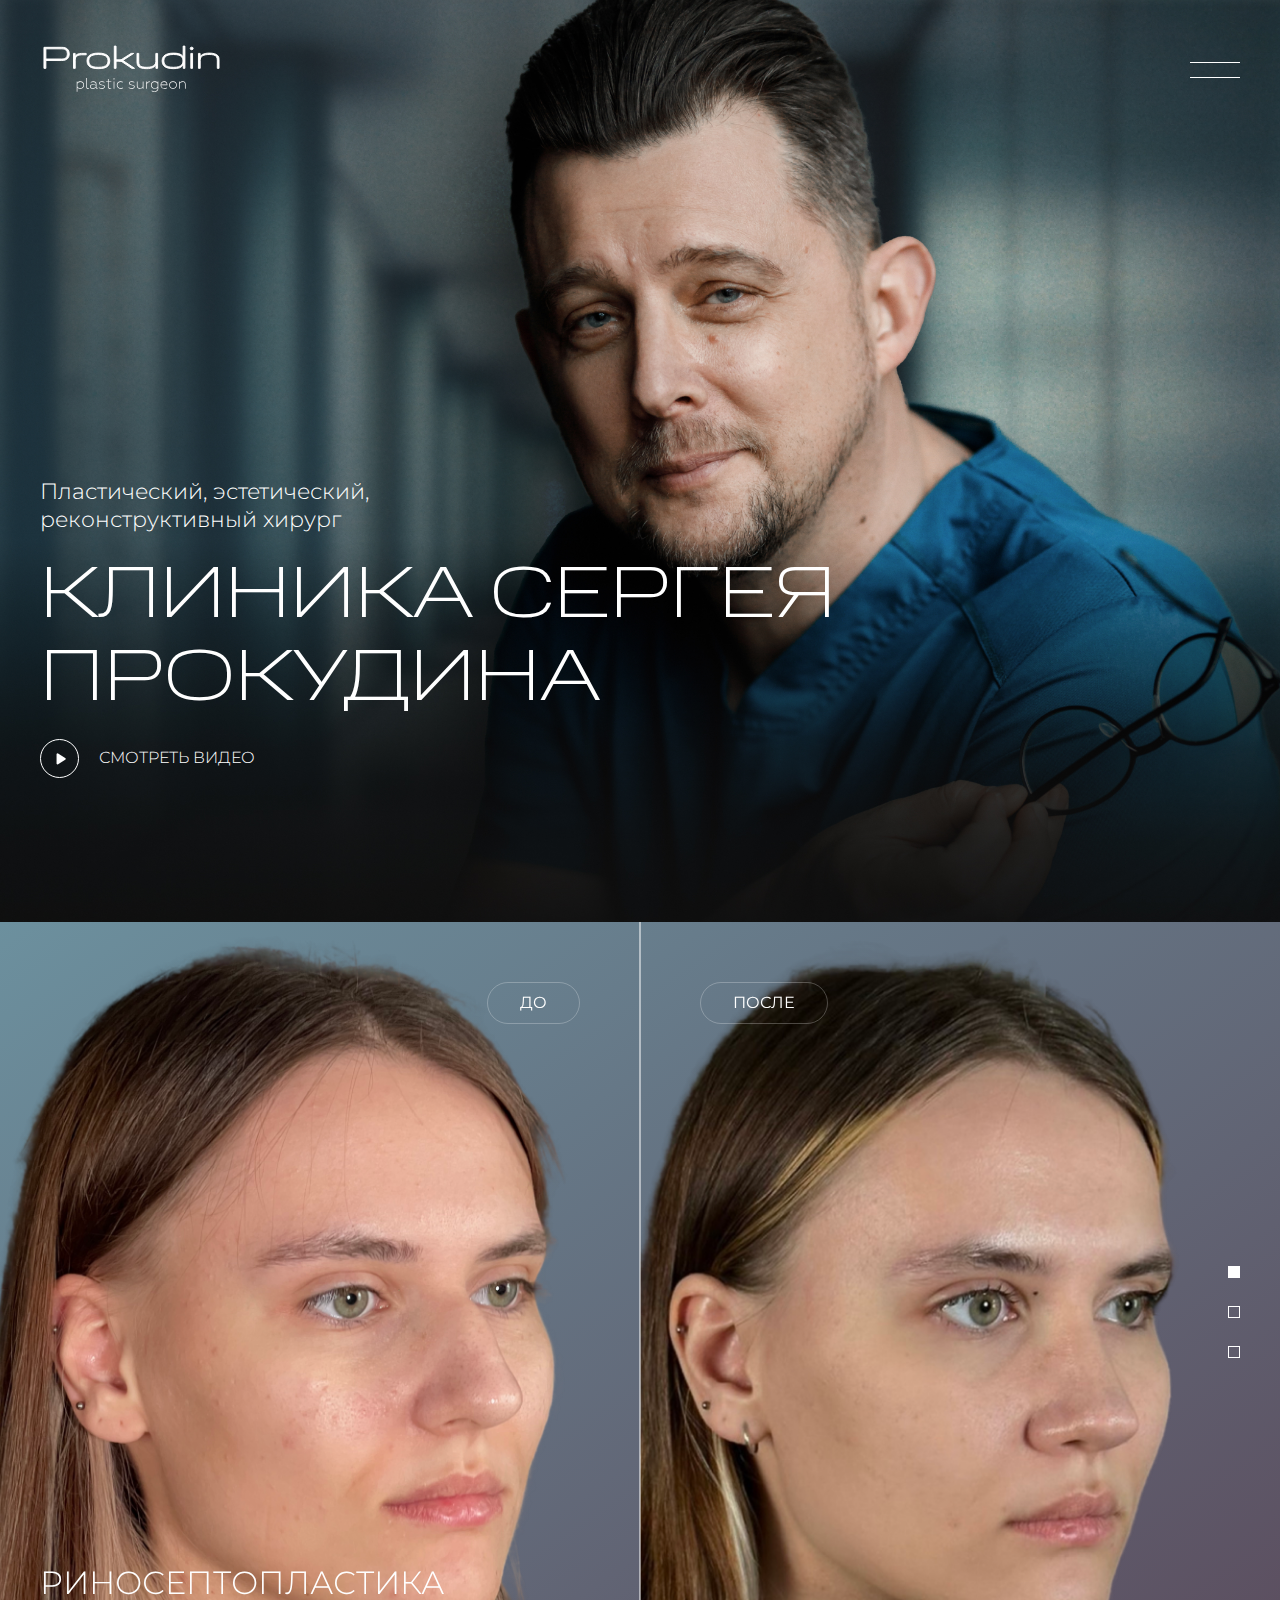
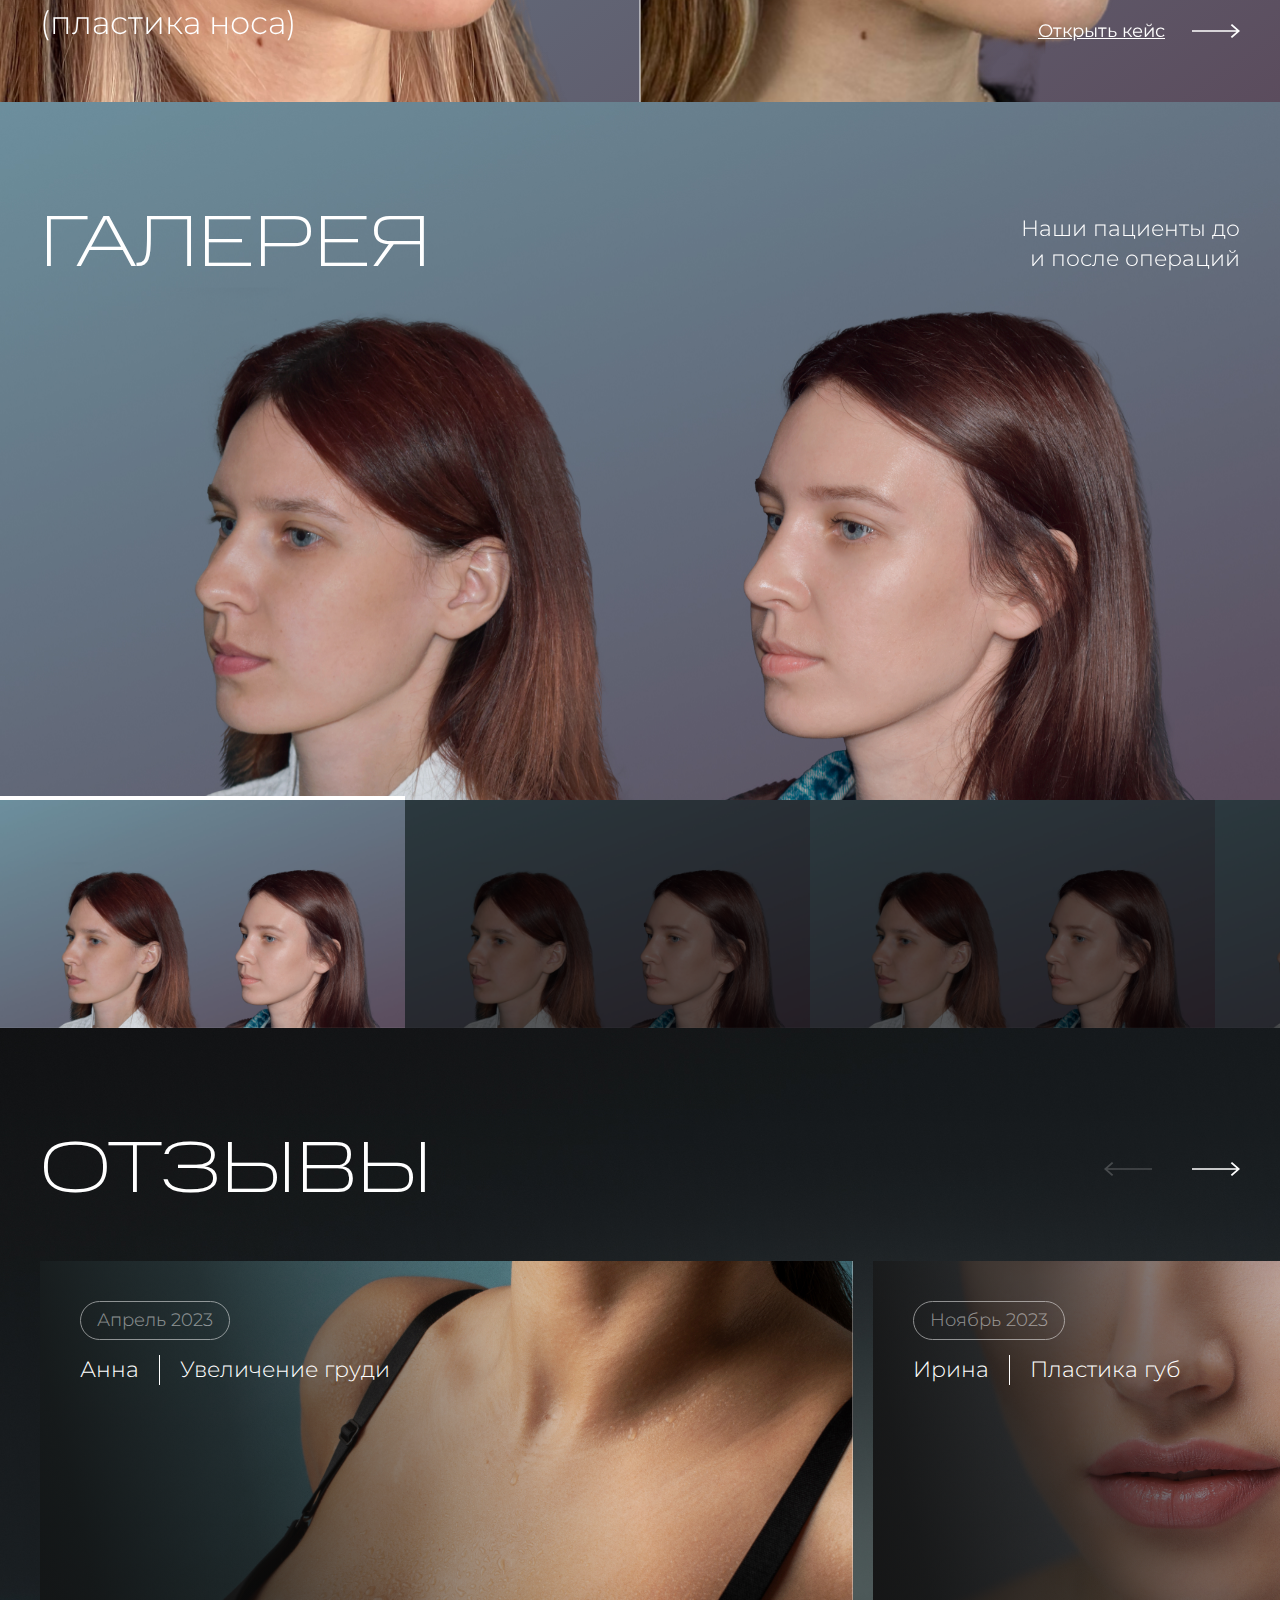
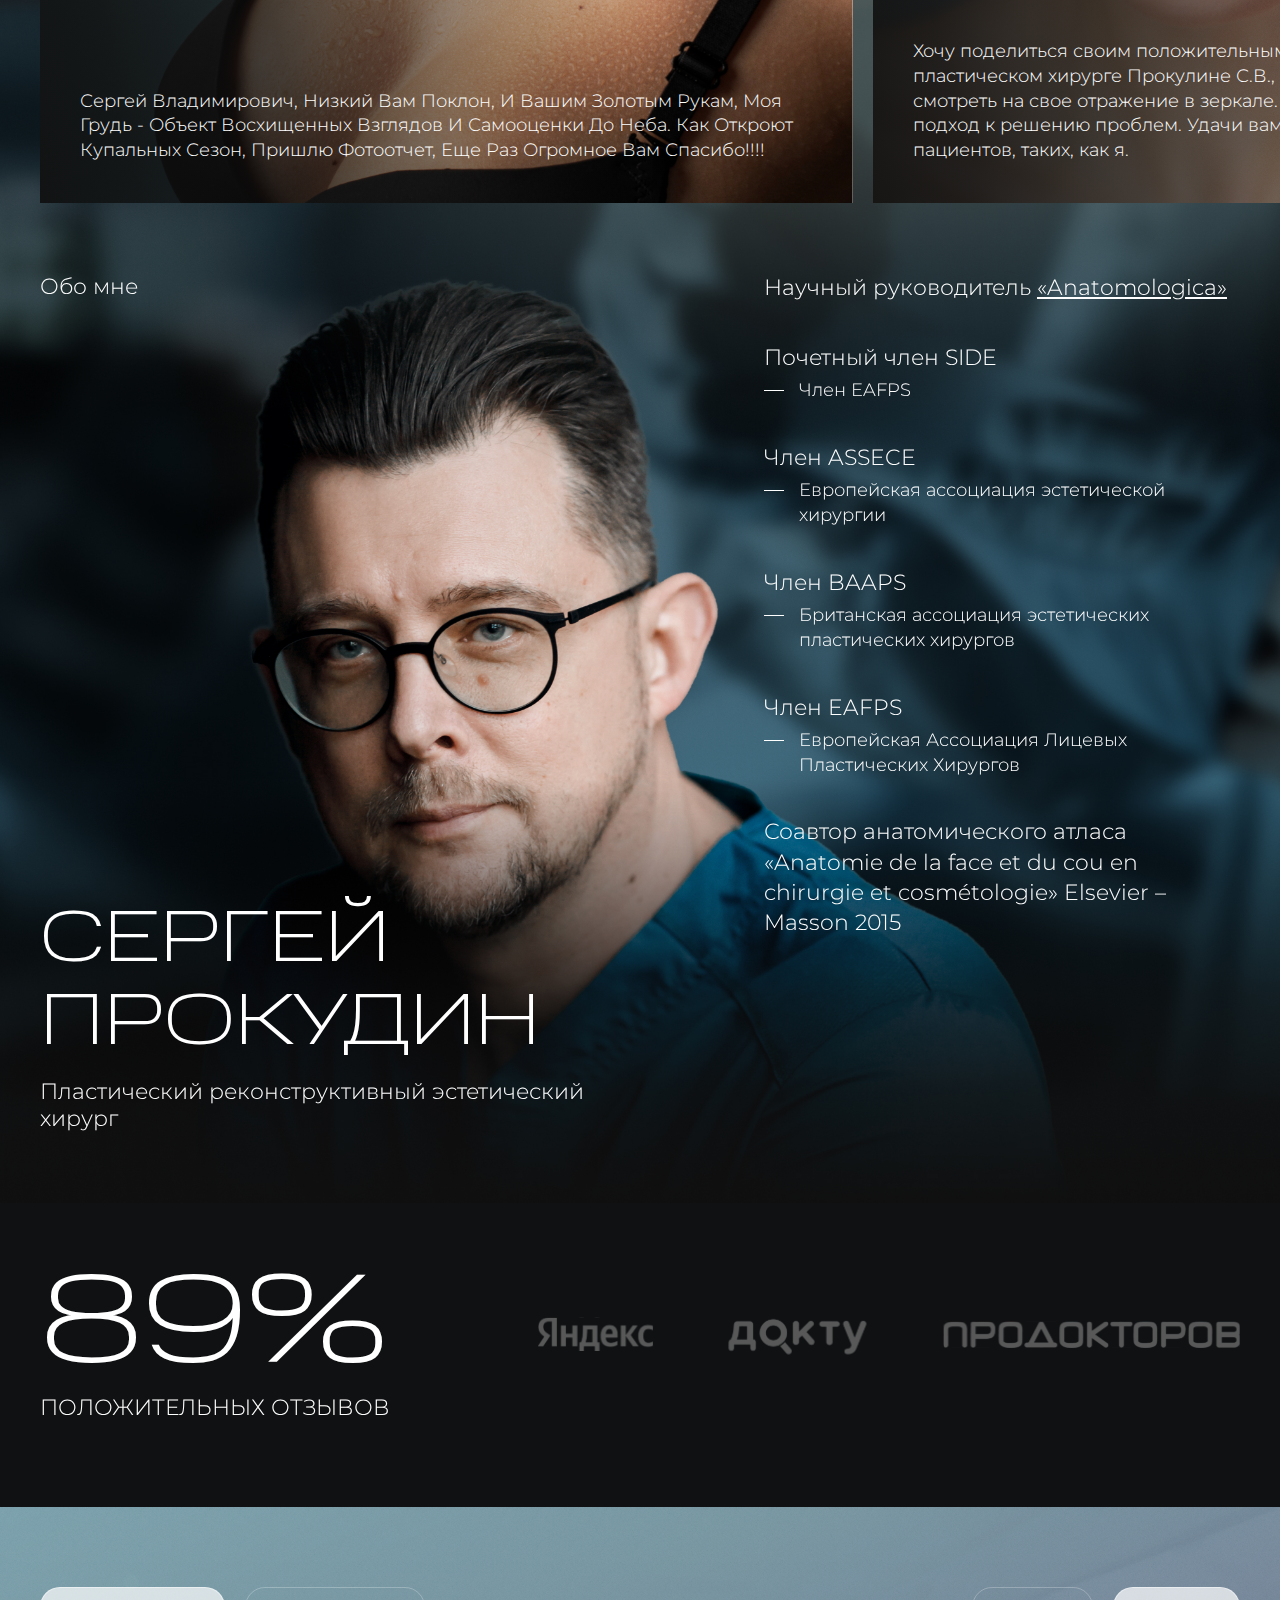
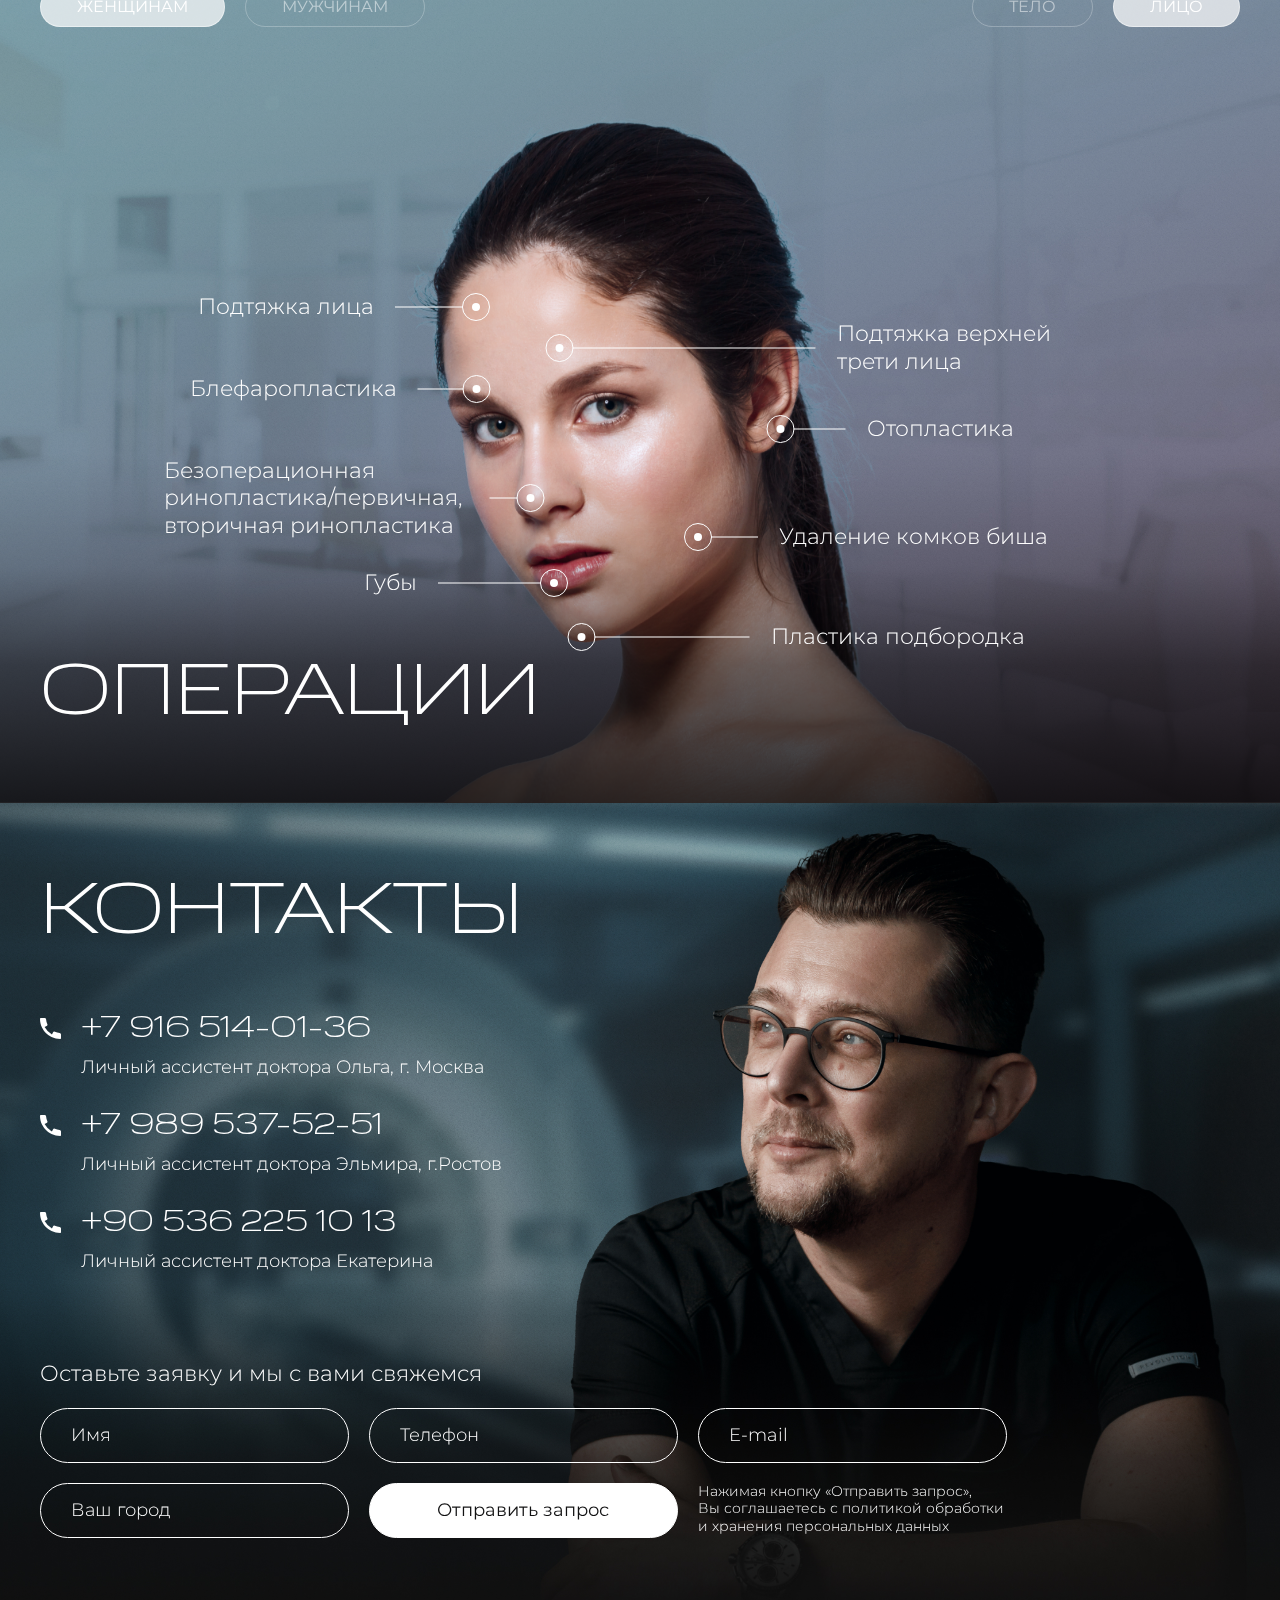
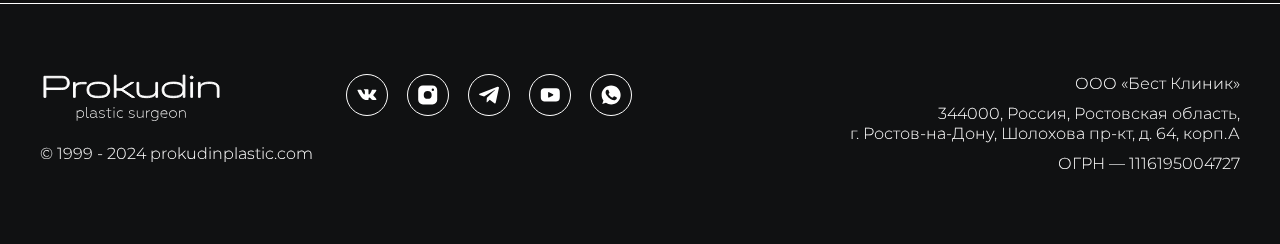
==== commit a655f41e: "fix: Improvements" ====
--- a/index.html
+++ b/index.html
@@ -111,7 +111,7 @@
 														<span class="results__status">до</span>
 													</div>
 													<div class="results__group">
-														<h3 class="results__title">РИНОСЕПТОПЛАСТИКА <br>(пластика носа)</h3>
+														<h3 class="results__title">КОРОТКОРУБЦОВЫЙ <br>SMAS ЛИФТИНГ</h3>
 													</div>
 												</div>
 												<div class="results__right">
@@ -143,7 +143,7 @@
 														<span class="results__status">до</span>
 													</div>
 													<div class="results__group">
-														<h3 class="results__title">РИНОСЕПТОПЛАСТИКА <br>(пластика носа)</h3>
+														<h3 class="results__title">УВЕЛИЧЕНИЕ ГРУДИ, <br>ПАРАРЕОЛЯРНЫЙ ДОСТУП</h3>
 													</div>
 												</div>
 												<div class="results__right">
@@ -287,7 +287,7 @@
 								<div class="swiper">
 									<div class="swiper-wrapper">
 										<div class="swiper-slide">
-											<div class="reviews__item" style="background-image: url(img/reviews-01.jpg);">
+											<div class="reviews__item">
 												<div class="reviews__group">
 													<span class="reviews__date">Апрель 2023</span>
 													<div class="reviews__inner">
@@ -298,10 +298,14 @@
 												<div class="reviews__group">
 													<p class="reviews__description">Сергей Владимирович, Низкий Вам Поклон, И Вашим Золотым Рукам, Моя Грудь - Объект Восхищенных Взглядов И Самооценки До Неба. Как Откроют Купальных Сезон, Пришлю Фотоотчет, Еще Раз Огромное Вам Спасибо!!!!</p>
 												</div>
+												<picture class="reviews__bg">
+													<source srcset="img/reviews-01.jpg" media="(min-width: 768px)">
+													<img src="img/reviews-01.jpg" alt="Image">
+												</picture>
 											</div>
 										</div>
 										<div class="swiper-slide">
-											<div class="reviews__item" style="background-image: url(img/reviews-02.jpg);">
+											<div class="reviews__item">
 												<div class="reviews__group">
 													<span class="reviews__date">Ноябрь 2023</span>
 													<div class="reviews__inner">
@@ -312,10 +316,14 @@
 												<div class="reviews__group">
 													<p class="reviews__description">Хочу поделиться своим положительным отзывом о замечательном пластическом хирурге Прокулине С.В., который вернул мне желание вновь смотреть на свое отражение в зеркале. У вас очень профессиональный подход к решению проблем. Удачи вам и побольше довольных и счастливых пациентов, таких, как я.</p>
 												</div>
+												<picture class="reviews__bg">
+													<source srcset="img/reviews-02.jpg" media="(min-width: 768px)">
+													<img src="img/reviews-02.jpg" alt="Image">
+												</picture>
 											</div>
 										</div>
 										<div class="swiper-slide">
-											<div class="reviews__item" style="background-image: url(img/reviews-01.jpg);">
+											<div class="reviews__item">
 												<div class="reviews__group">
 													<span class="reviews__date">Апрель 2023</span>
 													<div class="reviews__inner">
@@ -326,6 +334,10 @@
 												<div class="reviews__group">
 													<p class="reviews__description">Сергей Владимирович, Низкий Вам Поклон, И Вашим Золотым Рукам, Моя Грудь - Объект Восхищенных Взглядов И Самооценки До Неба. Как Откроют Купальных Сезон, Пришлю Фотоотчет, Еще Раз Огромное Вам Спасибо!!!!</p>
 												</div>
+												<picture class="reviews__bg">
+													<source srcset="img/reviews-01.jpg" media="(min-width: 768px)">
+													<img src="img/reviews-01.jpg" alt="Image">
+												</picture>
 											</div>
 										</div>
 									</div>
--- a/css/app.min.css
+++ b/css/app.min.css
@@ -1 +1 @@
-body{position:relative;overflow-x:hidden;font-family:"Montserrat",sans-serif;font-size:16px;line-height:1.25;color:#fff;background:#101112}ul,ol,li{display:block;padding:0;margin:0;list-style:none}h1,h2,h3,h4,h5,h6{margin:0;font-weight:normal;line-height:1.25}p{margin:0}a{display:inline-block;color:#fff;text-decoration:none;-webkit-transition:all .25s ease-in-out;transition:all .25s ease-in-out}a:hover{text-decoration:none;color:#fff}a:active{color:#fff}input[type=number]{-moz-appearance:textfield}input[type=number]::-webkit-outer-spin-button,input[type=number]::-webkit-inner-spin-button{display:none;-webkit-appearance:none;appearance:none;margin:0}picture{display:block}img{max-width:100%}svg{-webkit-transition:all .25s ease-in-out;transition:all .25s ease-in-out}.container{margin:0 auto;padding:0 100px;max-width:1920px;width:100%}@media screen and (min-width: 768px)and (max-width: 1399px){.container{padding:0 40px}}@media screen and (max-width: 767px){.container{padding:0 20px}}.btn{display:-webkit-box;display:-ms-flexbox;display:flex;-webkit-box-align:center;-ms-flex-align:center;align-items:center;-webkit-box-pack:center;-ms-flex-pack:center;justify-content:center;padding:15.25px 30px;width:-webkit-fit-content;width:-moz-fit-content;width:fit-content;font-size:18px;font-weight:normal;line-height:1.25;text-align:center;color:#111112;background:#fff;border:1px solid #fff;border-radius:1000px;-webkit-transition:all .25s ease-in-out;transition:all .25s ease-in-out}.btn:focus{outline:none}.btn:hover{color:#111112}.btn--border{color:#fff;background:rgba(0,0,0,0)}.btn--border:hover{color:#fff}@media screen and (hover: hover){.btn--border:hover{color:#111112;background:#fff}}.input-field__inner{position:relative;z-index:1}.input-field__input{-webkit-appearance:none;-moz-appearance:none;appearance:none;display:block;padding:15.25px 30px;width:100%;font-size:18px;font-weight:300;color:#fff;background:rgba(0,0,0,0);border:1px solid #fff;border-radius:1000px;-webkit-transition:all .25s ease-in-out;transition:all .25s ease-in-out}.input-field__input::-webkit-input-placeholder{opacity:1;color:#fff}.input-field__input::-moz-placeholder{opacity:1;color:#fff}.input-field__input:-ms-input-placeholder{opacity:1;color:#fff}.input-field__input::-ms-input-placeholder{opacity:1;color:#fff}.input-field__input::placeholder{opacity:1;color:#fff}.input-field__input:focus{outline:none;color:#111112;background:#fff}.input-field__input:focus::-webkit-input-placeholder{color:#111112}.input-field__input:focus::-moz-placeholder{color:#111112}.input-field__input:focus:-ms-input-placeholder{color:#111112}.input-field__input:focus::-ms-input-placeholder{color:#111112}.input-field__input:focus::placeholder{color:#111112}.c-socnav__list{display:-webkit-box;display:-ms-flexbox;display:flex;-webkit-box-align:center;-ms-flex-align:center;align-items:center;width:-webkit-fit-content;width:-moz-fit-content;width:fit-content}.c-socnav__item+.c-socnav__item{margin-left:19px}@media screen and (max-width: 767px){.c-socnav__item+.c-socnav__item{margin-left:16px}}.c-socnav__link{display:-webkit-box;display:-ms-flexbox;display:flex;-webkit-box-align:center;-ms-flex-align:center;align-items:center;-webkit-box-pack:center;-ms-flex-pack:center;justify-content:center;padding:0;min-width:42px;width:42px;height:42px;background:rgba(0,0,0,0);border:1px solid #fff;border-radius:50%}@media screen and (hover: hover){.c-socnav__link:hover{background:#fff}.c-socnav__link:hover>svg{color:#111112}}@media screen and (max-width: 767px){.c-socnav__link{min-width:36px;width:36px;height:36px}}.c-socnav__icon{min-width:20px;width:20px;height:20px;color:#fff}@media screen and (max-width: 767px){.c-socnav__icon{min-width:16px;width:16px;height:16px}}.header{position:relative;z-index:100}.header__wrapper{display:-webkit-box;display:-ms-flexbox;display:flex;-webkit-box-align:center;-ms-flex-align:center;align-items:center;-webkit-box-pack:justify;-ms-flex-pack:justify;justify-content:space-between;padding:45px 0}.header__logotype{display:block;overflow:hidden;min-width:183px;width:183px;height:50px}.header__logotype img{display:block;width:100%;height:100%;-o-object-fit:contain;object-fit:contain}@media screen and (max-width: 767px){.header__logotype{min-width:155px;width:155px;height:43px}}.hamburger{position:relative;z-index:1;display:block;padding:0;min-width:50px;width:50px;height:50px;font-size:0;background:rgba(0,0,0,0);border:none;border-radius:0;-webkit-transition:all .25s ease-in-out;transition:all .25s ease-in-out}.hamburger:focus{outline:none}.hamburger.is--active .hamburger__inner:first-child{top:24.5px;-webkit-transform:rotate(45deg);-ms-transform:rotate(45deg);transform:rotate(45deg)}.hamburger.is--active .hamburger__inner:last-child{top:24.5px;-webkit-transform:rotate(-45deg);-ms-transform:rotate(-45deg);transform:rotate(-45deg)}@media screen and (hover: hover){.hamburger:hover{opacity:.7}}.hamburger__inner{position:absolute;left:0;z-index:1;display:block;width:100%;height:1px;background:#fff;-webkit-transition:all .25s ease-in-out;transition:all .25s ease-in-out}.hamburger__inner:first-child{top:17px}.hamburger__inner:last-child{top:32px}.footer{position:relative;z-index:1;padding:70px 0;color:#fff;background:#101112;border-top:1px solid #fff}@media screen and (max-width: 767px){.footer{padding:60px 0}}.footer__wrapper{display:-webkit-box;display:-ms-flexbox;display:flex;-webkit-box-align:start;-ms-flex-align:start;align-items:flex-start;-webkit-box-pack:justify;-ms-flex-pack:justify;justify-content:space-between}@media screen and (max-width: 1023px){.footer__wrapper{-webkit-box-orient:vertical;-webkit-box-direction:normal;-ms-flex-direction:column;flex-direction:column}}@media screen and (min-width: 1024px){.footer__block:nth-child(2){margin-left:33px;margin-right:auto}.footer__block:last-child{margin-left:33px;text-align:right}.footer__block:last-child .footer__copyright{margin-left:auto}}@media screen and (max-width: 1023px){.footer__block+.footer__block{margin-top:30px}}.footer__logotype{display:block;overflow:hidden;min-width:183px;width:183px;height:50px}.footer__logotype img{display:block;width:100%;height:100%;-o-object-fit:contain;object-fit:contain}@media screen and (max-width: 767px){.footer__logotype{min-width:155px;width:155px;height:43px}}.footer__logotype+.footer__copyright{margin-top:20px}.footer__copyright{display:block;width:-webkit-fit-content;width:-moz-fit-content;width:fit-content;font-size:16px;font-weight:300}@media screen and (min-width: 1024px){.footer__copyright--mobile{display:none}}@media screen and (max-width: 1023px){.footer__copyright--desktop{display:none}}.footer__copyright+.footer__copyright{margin-top:10px}@media screen and (max-width: 1023px){.footer__copyright+.footer__copyright--mobile{margin-top:30px}}.menu{position:fixed;top:0;right:0;bottom:0;left:0;z-index:1000;-webkit-transform:translate3d(0, 0, 0);transform:translate3d(0, 0, 0);display:block;overflow-x:hidden;overflow-y:auto;max-height:100dvh;width:100%;height:100%;background:rgba(0,0,0,.65);-webkit-backdrop-filter:blur(5px);backdrop-filter:blur(5px);visibility:hidden;opacity:0;pointer-events:none;-webkit-transition:all .15s ease;transition:all .15s ease}.menu.is--active{visibility:visible;opacity:1;pointer-events:all}.menu.is--active .menu__nav{-webkit-transform:scale(1) translate(0, 0);-ms-transform:scale(1) translate(0, 0);transform:scale(1) translate(0, 0);opacity:1}.menu__close{position:absolute;top:50px;right:100px;z-index:50;display:-webkit-box;display:-ms-flexbox;display:flex;-webkit-box-align:center;-ms-flex-align:center;align-items:center;-webkit-box-pack:center;-ms-flex-pack:center;justify-content:center;padding:0;min-width:36px;width:36px;height:36px;font-size:0;background:rgba(0,0,0,0);border:none;border-radius:0;-webkit-transition:all .25s ease-in-out;transition:all .25s ease-in-out}.menu__close:focus{outline:none}@media screen and (hover: hover){.menu__close:hover{opacity:.7}}@media screen and (min-width: 768px)and (max-width: 1399px){.menu__close{right:40px}}@media screen and (max-width: 767px){.menu__close{right:32px}}.menu__nav{position:relative;z-index:10;-webkit-transform:scale(0.9) translate(0, 10%);-ms-transform:scale(0.9) translate(0, 10%);transform:scale(0.9) translate(0, 10%);display:-webkit-box;display:-ms-flexbox;display:flex;-webkit-box-orient:vertical;-webkit-box-direction:normal;-ms-flex-direction:column;flex-direction:column;-webkit-box-pack:center;-ms-flex-pack:center;justify-content:center;-webkit-box-align:center;-ms-flex-align:center;align-items:center;height:100%;opacity:0;-webkit-transition:all .15s ease;transition:all .15s ease}.menu__item+.menu__item{margin-top:50px}@media screen and (max-width: 767px){.menu__item+.menu__item{margin-top:40px}}.menu__link{display:block;margin-right:auto;margin-left:auto;width:-webkit-fit-content;width:-moz-fit-content;width:fit-content;font-size:35px;font-weight:normal;text-transform:uppercase;text-align:center;border-bottom:1px solid rgba(0,0,0,0)}@media screen and (hover: hover){.menu__link:hover{border-color:#fff}}@media screen and (max-width: 767px){.menu__link{font-size:30px}}.modal{position:fixed;top:0;right:0;bottom:0;left:0;z-index:3000;-webkit-transform:translate3d(0, 0, 0);transform:translate3d(0, 0, 0);overflow-x:hidden;overflow-y:auto;width:100%;height:100%;max-height:100dvh;background:rgba(0,0,0,.7);visibility:hidden;opacity:0;pointer-events:none;-webkit-transition:all .15s ease;transition:all .15s ease}.modal.is--active{visibility:visible;opacity:1;pointer-events:all}.modal.is--active .modal__wrap{-webkit-transform:scale(1) translate(0, 0);-ms-transform:scale(1) translate(0, 0);transform:scale(1) translate(0, 0);opacity:1}.modal__wrap{position:relative;z-index:2;-webkit-transform:scale(0.9) translate(0, 10%);-ms-transform:scale(0.9) translate(0, 10%);transform:scale(0.9) translate(0, 10%);-webkit-transform-origin:center top;-ms-transform-origin:center top;transform-origin:center top;display:-webkit-box;display:-ms-flexbox;display:flex;-webkit-box-align:center;-ms-flex-align:center;align-items:center;-webkit-box-pack:center;-ms-flex-pack:center;justify-content:center;margin:72px auto 20px;min-height:calc(100dvh - 92px);max-width:1000px;width:100%;opacity:0;-webkit-transition:all .15s ease;transition:all .15s ease}@media screen and (max-width: 767px){.modal__wrap{-webkit-transform:scale(1) translate(0, 0);-ms-transform:scale(1) translate(0, 0);transform:scale(1) translate(0, 0);-webkit-box-align:start;-ms-flex-align:start;align-items:flex-start}}.modal__wrapper{position:relative;width:100%;background:#fff}.modal__media{position:relative;z-index:1;overflow:hidden}.modal__media::before{content:"";display:block;padding-top:56.5%}.modal__preview{position:absolute;top:0;right:0;bottom:0;left:0;z-index:10;display:-webkit-box;display:-ms-flexbox;display:flex;-webkit-box-align:center;-ms-flex-align:center;align-items:center;-webkit-box-pack:center;-ms-flex-pack:center;justify-content:center;background-repeat:no-repeat;background-size:cover;background-position:center center;cursor:pointer}.modal__preview.is--hidden{display:none}.modal__video-icon{min-width:100px;width:100px;height:100px;color:#fff}@media screen and (max-width: 767px){.modal__video-icon{min-width:60px;width:60px;height:60px}}.modal__video{position:absolute;top:0;right:0;bottom:0;left:0;z-index:1;display:block;width:100%;height:100%;-o-object-fit:cover;object-fit:cover}.modal__close-btn{position:absolute;top:-20px;right:0;z-index:10;-webkit-transform:translate(0, -100%);-ms-transform:translate(0, -100%);transform:translate(0, -100%);display:-webkit-box;display:-ms-flexbox;display:flex;-webkit-box-align:center;-ms-flex-align:center;align-items:center;-webkit-box-pack:center;-ms-flex-pack:center;justify-content:center;padding:0;min-width:32px;width:32px;height:32px;font-size:0;background:rgba(0,0,0,0);border:none;border-radius:0;-webkit-transition:all .25s ease-in-out;transition:all .25s ease-in-out}.modal__close-btn>svg{min-width:32px;width:32px;height:32px;color:#fff}.modal__close-btn:focus{outline:none}@media screen and (hover: hover){.modal__close-btn:hover{opacity:.7}}@media screen and (max-width: 1023px){.modal__close-btn{right:10px}}@media screen and (max-width: 767px){.modal__close-btn>svg{min-width:24px;width:24px;height:24px}}.modal-btn{cursor:pointer}.scroll-disabled{overflow:hidden}.gradient{background:linear-gradient(145.85deg, #6C909E 0%, #5B4C5D 100%)}.wrapper{display:-webkit-box;display:-ms-flexbox;display:flex;-webkit-box-orient:vertical;-webkit-box-direction:normal;-ms-flex-direction:column;flex-direction:column;min-height:100vh}.wrapper__content{-webkit-box-flex:1;-ms-flex:1 1 100%;flex:1 1 100%}.section-inner{position:relative;z-index:1}.section-inner__wrap{position:relative;z-index:1;display:-webkit-box;display:-ms-flexbox;display:flex;-webkit-box-orient:vertical;-webkit-box-direction:normal;-ms-flex-direction:column;flex-direction:column;-webkit-box-pack:center;-ms-flex-pack:center;justify-content:center;-webkit-box-align:center;-ms-flex-align:center;align-items:center;margin:-140px auto 0;max-width:776px;width:100%;min-height:100dvh;text-align:center}@media screen and (max-width: 767px){.section-inner__wrap{min-height:700px}}.section-inner__heading{font-family:"Normalidad Extended Var",sans-serif;font-size:192px;font-weight:normal;line-height:1.15}@media screen and (min-width: 768px)and (max-width: 1023px){.section-inner__heading{font-size:182px}}@media screen and (max-width: 767px){.section-inner__heading{font-size:92px}}.section-inner__title{font-family:"Normalidad Extended Var",sans-serif;font-size:72px;font-weight:normal;line-height:1.15;text-transform:uppercase}@media screen and (min-width: 768px)and (max-width: 1023px){.section-inner__title{font-size:64px}}@media screen and (max-width: 767px){.section-inner__title{font-size:36px}}.section-inner__title+.section-inner__description{margin-top:30px}@media screen and (max-width: 767px){.section-inner__title+.section-inner__description{margin-top:16px}}.section-inner__description{display:block;font-size:22px;font-weight:normal}@media screen and (max-width: 767px){.section-inner__description{font-size:16px}.section-inner__description br{display:none}}.section-inner__btn{margin:30px auto 0;min-width:305px;text-transform:uppercase}@media screen and (max-width: 767px){.section-inner__btn{margin:26px auto 0}}@media screen and (max-width: 575px){.section-inner__btn{min-width:auto;width:100%}}.section-inner__bg{position:absolute;top:0;right:0;bottom:0;left:0;z-index:-1;display:block;width:100%;height:100%}.section-inner__bg img{display:block;width:100%;height:100%;-o-object-fit:cover;object-fit:cover}.main{position:relative;z-index:1;margin-top:-140px;min-height:800px}.main::before{content:"";display:block;padding-top:72%}@media screen and (max-width: 767px){.main::before{padding-top:225%}}.main__wrap{position:absolute;top:0;right:0;bottom:0;left:0;z-index:1;width:100%;height:100%}.main__wrap .container{height:100%}.main__body{display:-webkit-box;display:-ms-flexbox;display:flex;-webkit-box-orient:vertical;-webkit-box-direction:normal;-ms-flex-direction:column;flex-direction:column;-webkit-box-pack:end;-ms-flex-pack:end;justify-content:flex-end;padding-bottom:100px;padding-bottom:12%;max-width:913px;width:100%;height:100%}.main__heading{display:block;font-family:"Normalidad Extended Var",sans-serif;font-size:72px;line-height:1.15;text-transform:uppercase}@media screen and (min-width: 768px)and (max-width: 1023px){.main__heading{font-size:60px}}@media screen and (min-width: 375px)and (max-width: 767px){.main__heading{font-size:41px}}@media screen and (max-width: 374px){.main__heading{font-size:35px}}.main__title{display:block;font-size:22px;font-weight:300}@media screen and (max-width: 767px){.main__title{font-size:16px}}.main__title+.main__heading,.main__heading+.main__title{margin-top:20px}@media screen and (max-width: 767px){.main__title+.main__heading,.main__heading+.main__title{margin-top:11px}}.main__link{display:-webkit-box;display:-ms-flexbox;display:flex;-webkit-box-align:center;-ms-flex-align:center;align-items:center;margin-top:20px;width:-webkit-fit-content;width:-moz-fit-content;width:fit-content;font-size:16px;font-weight:300;text-transform:uppercase;text-align:center;background:rgba(0,0,0,0);border:none;border-radius:0;-webkit-transition:all "Normalidad Extended Var",sans-serif;transition:all "Normalidad Extended Var",sans-serif}.main__link>svg{min-width:39px;width:39px;height:39px;color:#fff}.main__link>*+*{margin-left:20px}.main__link:focus{outline:none}@media screen and (hover: hover){.main__link:hover{opacity:.7}}.main__bg{position:absolute;top:0;right:0;bottom:0;left:0;z-index:-1;display:block;width:100%;height:100%}.main__bg img{display:block;width:100%;height:100%;-o-object-fit:cover;object-fit:cover;-o-object-position:bottom center;object-position:bottom center}.results{position:relative;z-index:1}.results__slider .swiper-pagination{position:absolute;top:50%;right:100px;z-index:10;-webkit-transform:translate(0, -50%);-ms-transform:translate(0, -50%);transform:translate(0, -50%);display:block;width:-webkit-fit-content;width:-moz-fit-content;width:fit-content}@media screen and (min-width: 768px)and (max-width: 1399px){.results__slider .swiper-pagination{right:40px}}@media screen and (max-width: 767px){.results__slider .swiper-pagination{right:auto;left:calc(100% - 36px);-webkit-transform:translate(-50%, -50%);-ms-transform:translate(-50%, -50%);transform:translate(-50%, -50%)}}.results__slider .swiper-pagination-bullet{display:block;min-width:12px;width:12px;height:12px;border:1px solid #fff;-webkit-transition:all .25s ease-in-out;transition:all .25s ease-in-out}.results__slider .swiper-pagination-bullet+.swiper-pagination-bullet{margin-top:28px}.results__slider .swiper-pagination-bullet-active{background:#fff}@media screen and (max-width: 767px){.results__slider{overflow-x:auto;overflow-y:hidden;max-width:100%}}.results__slider-wrapper{position:relative;z-index:1}.results__slider-wrapper::before{content:"";display:block;padding-top:61%}@media screen and (max-width: 767px){.results__slider-wrapper{min-width:768px}}.results__slider-wrapper .swiper{position:absolute;top:0;right:0;bottom:0;left:0;z-index:1}.results__wrap{width:100%;height:100%}.results__wrap .container{height:100%}.results__wrap-inner{display:-webkit-box;display:-ms-flexbox;display:flex;-webkit-box-pack:justify;-ms-flex-pack:justify;justify-content:space-between;height:100%}.results__wrap-inner::after{content:"";position:absolute;top:0;left:50%;z-index:1;-webkit-transform:translate(-50%, 0);-ms-transform:translate(-50%, 0);transform:translate(-50%, 0);display:block;width:1px;height:100%;background:#fff}.results__left{display:-webkit-box;display:-ms-flexbox;display:flex;-webkit-box-orient:vertical;-webkit-box-direction:normal;-ms-flex-direction:column;flex-direction:column;-webkit-box-pack:justify;-ms-flex-pack:justify;justify-content:space-between;padding:60px 60px 60px 0;width:50%}.results__left .results__status{margin-left:auto}@media screen and (max-width: 1023px){.results__left{padding:40px 40px 40px 0}}.results__right{display:-webkit-box;display:-ms-flexbox;display:flex;-webkit-box-orient:vertical;-webkit-box-direction:normal;-ms-flex-direction:column;flex-direction:column;-webkit-box-pack:justify;-ms-flex-pack:justify;justify-content:space-between;padding:60px 0 60px 60px;width:50%}.results__right .results__link{margin-left:auto}@media screen and (max-width: 1023px){.results__right{padding:40px 0 40px 40px}}.results__status{display:block;padding:10px 32px;width:-webkit-fit-content;width:-moz-fit-content;width:fit-content;font-size:16px;font-weight:normal;text-align:center;text-transform:uppercase;border:1px solid rgba(255,255,255,.25);border-radius:100px}@media screen and (max-width: 1023px){.results__status{padding:8px 30px}}.results__title{font-size:32px;font-weight:300}@media screen and (min-width: 1024px)and (max-width: 1199px){.results__title{font-size:24px}}@media screen and (max-width: 1023px){.results__title{font-size:20px}}.results__link{display:-webkit-box;display:-ms-flexbox;display:flex;-webkit-box-align:center;-ms-flex-align:center;align-items:center;width:-webkit-fit-content;width:-moz-fit-content;width:fit-content;font-size:18px;font-weight:normal;text-decoration:underline}.results__link>svg{min-width:48px;width:48px;height:14px;color:#fff}.results__link>*+*{margin-left:27px}.results__bg{position:absolute;top:0;right:0;bottom:0;left:0;z-index:-1;display:block;width:100%;height:100%}.results__bg img{display:block;width:100%;height:100%;-o-object-fit:cover;object-fit:cover}.gallery__slider{position:relative;z-index:1;margin:0 calc(50% - 50vw)}.gallery__slider .gallery-main{overflow:hidden}.gallery__slider .gallery-thumbs{margin-top:-4px;padding-top:4px;overflow:hidden}.gallery__slider .gallery-thumbs .swiper-slide{position:relative;z-index:100;width:-webkit-fit-content;width:-moz-fit-content;width:fit-content;height:auto}.gallery__slider .gallery-thumbs .swiper-slide::before{content:"";position:absolute;top:0;left:0;z-index:10;-webkit-transform:translate(0, -100%);-ms-transform:translate(0, -100%);transform:translate(0, -100%);display:block;width:100%;height:4px;background:rgba(0,0,0,0);-webkit-transition:all .25s ease-in-out;transition:all .25s ease-in-out}.gallery__slider .gallery-thumbs .swiper-slide.is--active::before{background:#fff}.gallery__slider .gallery-thumbs .swiper-slide.is--active .swiper-img::after{background:rgba(0,0,0,0)}.gallery__slider .gallery-thumbs .swiper-img{position:relative;z-index:1;display:block;overflow:hidden;min-width:405px;width:405px;height:228px}.gallery__slider .gallery-thumbs .swiper-img::after{content:"";position:absolute;top:0;right:0;bottom:0;left:0;z-index:1;display:block;width:100%;height:100%;background:rgba(0,0,0,.6);-webkit-transition:all .25s ease-in-out;transition:all .25s ease-in-out}@media screen and (min-width: 768px)and (max-width: 1023px){.gallery__slider .gallery-thumbs .swiper-img{min-width:275px;width:275px;height:157px}}@media screen and (max-width: 767px){.gallery__slider .gallery-thumbs .swiper-img{min-width:231px;width:231px;height:130px}}.gallery__top{position:absolute;top:0;right:0;left:0;z-index:10}.gallery__top-inner{display:-webkit-box;display:-ms-flexbox;display:flex;-webkit-box-align:center;-ms-flex-align:center;align-items:center;-webkit-box-pack:justify;-ms-flex-pack:justify;justify-content:space-between;padding:100px 0;width:100%}@media screen and (min-width: 768px)and (max-width: 1199px){.gallery__top-inner{padding:40px 0}}@media screen and (max-width: 767px){.gallery__top-inner{-webkit-box-orient:vertical;-webkit-box-direction:normal;-ms-flex-direction:column;flex-direction:column;-webkit-box-align:start;-ms-flex-align:start;align-items:flex-start;padding:80px 0}}.gallery__heading{display:block;font-family:"Normalidad Extended Var",sans-serif;font-size:72px;line-height:1.15;text-transform:uppercase}@media screen and (min-width: 1024px)and (max-width: 1199px){.gallery__heading{font-size:60px}}@media screen and (min-width: 768px)and (max-width: 1023px){.gallery__heading{font-size:50px}}@media screen and (min-width: 375px)and (max-width: 767px){.gallery__heading{font-size:41px}}@media screen and (max-width: 374px){.gallery__heading{font-size:35px}}.gallery__subtitle{display:block;max-width:225px;font-size:22px;font-weight:300;line-height:1.375;text-align:right}@media screen and (min-width: 768px)and (max-width: 1023px){.gallery__subtitle{font-size:20px}}@media screen and (max-width: 767px){.gallery__subtitle{margin-top:5px;font-size:18px;text-align:left}}.gallery__slide{position:relative;z-index:1;display:block;width:100%}.gallery__slide::before{content:"";display:block;padding-top:54.5%}.gallery__slide img{position:absolute;top:0;right:0;bottom:0;left:0;z-index:1;display:block;width:100%;height:100%;-o-object-fit:cover;object-fit:cover}@media screen and (max-width: 767px){.gallery__slide::before{padding-top:113%}}.common{position:relative;z-index:1}.common__bg{position:absolute;top:0;right:0;bottom:0;left:0;z-index:-1;display:block;width:100%;height:100%}.common__bg img{display:block;width:100%;height:100%;-o-object-fit:cover;object-fit:cover;-o-object-position:bottom center;object-position:bottom center}@media screen and (max-width: 1023px){.common__bg img{-o-object-position:center center;object-position:center center}}.reviews{padding:100px 0 0}@media screen and (max-width: 767px){.reviews{padding:80px 0 34px}}.reviews__slider{position:relative;z-index:1}.reviews__slider .swiper-button-prev,.reviews__slider .swiper-button-next{display:-webkit-box;display:-ms-flexbox;display:flex;-webkit-box-align:center;-ms-flex-align:center;align-items:center;-webkit-box-pack:center;-ms-flex-pack:center;justify-content:center;padding:0;min-width:48px;width:48px;height:48px;font-size:0;background:rgba(0,0,0,0);border:none;border-radius:0;-webkit-transition:all .25s ease-in-out;transition:all .25s ease-in-out}.reviews__slider .swiper-button-prev:focus,.reviews__slider .swiper-button-next:focus{outline:none}.reviews__slider .swiper-button-next{margin-left:40px}.reviews__slider .swiper-button-disabled{opacity:.2;pointer-events:none}.reviews__slider .swiper-button-icon{min-width:48px;width:48px;height:14px;color:#fff}.reviews__slider-wrapper{overflow-x:clip;margin:0 calc(50% - 50vw)}.reviews__slider-wrapper .swiper{overflow:visible;margin:0 auto;padding:0 100px;max-width:1920px;width:100%}@media screen and (min-width: 768px)and (max-width: 1399px){.reviews__slider-wrapper .swiper{padding:0 40px}}@media screen and (max-width: 767px){.reviews__slider-wrapper .swiper{padding:0 20px}}.reviews__slider-wrapper .swiper-slide{width:-webkit-fit-content;width:-moz-fit-content;width:fit-content;height:auto}.reviews__top{display:-webkit-box;display:-ms-flexbox;display:flex;-webkit-box-align:center;-ms-flex-align:center;align-items:center;-webkit-box-pack:justify;-ms-flex-pack:justify;justify-content:space-between;margin-bottom:50px}@media screen and (max-width: 767px){.reviews__top{margin-bottom:40px}}.reviews__heading{display:block;width:-webkit-fit-content;width:-moz-fit-content;width:fit-content;font-family:"Normalidad Extended Var",sans-serif;font-size:72px;font-weight:normal;line-height:1.15;text-transform:uppercase}@media screen and (max-width: 767px){.reviews__heading{font-size:41px}}.reviews__controls{display:-webkit-box;display:-ms-flexbox;display:flex;-webkit-box-align:center;-ms-flex-align:center;align-items:center;margin-left:40px;width:-webkit-fit-content;width:-moz-fit-content;width:fit-content}@media screen and (max-width: 767px){.reviews__controls{position:absolute;left:50%;bottom:0;z-index:10;-webkit-transform:translate(-50%, 100%);-ms-transform:translate(-50%, 100%);transform:translate(-50%, 100%);margin-left:0}}.reviews__item{position:relative;z-index:1;display:-webkit-box;display:-ms-flexbox;display:flex;-webkit-box-orient:vertical;-webkit-box-direction:normal;-ms-flex-direction:column;flex-direction:column;-webkit-box-pack:justify;-ms-flex-pack:justify;justify-content:space-between;overflow:hidden;padding:40px;max-width:813px;min-width:813px;min-height:542px;height:100%;background-color:#101112;background-repeat:no-repeat;background-size:cover;background-position:center center}.reviews__item::before{content:"";position:absolute;top:0;right:0;bottom:0;left:0;z-index:-1;display:block;width:100%;height:100%;background:linear-gradient(257.51deg, rgba(0, 0, 0, 0) 28.74%, rgba(12, 12, 12, 0.744912) 70.63%, rgba(14, 14, 14, 0.908093) 89.12%, #101010 110.69%)}@media screen and (min-width: 768px)and (max-width: 1023px){.reviews__item{max-width:673px;min-width:673px}}@media screen and (max-width: 767px){.reviews__item{padding:20px;max-width:320px;min-width:320px;min-height:352px}.reviews__item::before{background:linear-gradient(259.89deg, rgba(0, 0, 0, 0) 8.03%, rgba(12, 12, 12, 0.744912) 57.44%, rgba(14, 14, 14, 0.908093) 79.24%, #101010 104.69%)}}.reviews__date{display:block;margin-bottom:15px;padding:6px 16px;width:-webkit-fit-content;width:-moz-fit-content;width:fit-content;font-size:18px;font-weight:300;line-height:1.375;text-align:center;opacity:.5;border:1px solid #fff;border-radius:100px}@media screen and (max-width: 767px){.reviews__date{padding:4px 16px;font-size:16px}}.reviews__inner{display:-webkit-box;display:-ms-flexbox;display:flex;-ms-flex-wrap:wrap;flex-wrap:wrap}.reviews__value{display:block;width:-webkit-fit-content;width:-moz-fit-content;width:fit-content;font-size:22px;font-weight:300;line-height:1.375}.reviews__value:not(:last-child){margin-right:20px;padding-right:20px;border-right:1px solid #fff}@media screen and (max-width: 767px){.reviews__value{font-size:16px}.reviews__value:not(:last-child){margin-right:10px;padding-right:10px}}.reviews__description{display:block;margin-top:40px;width:-webkit-fit-content;width:-moz-fit-content;width:fit-content;font-size:18px;font-weight:300;line-height:1.375}@media screen and (max-width: 767px){.reviews__description{font-size:16px}}.about{position:relative;z-index:1;min-height:1000px}.about::before{content:"";display:block;padding-top:78%}@media screen and (min-width: 576px)and (max-width: 1023px){.about::before{padding-top:268%}}@media screen and (max-width: 575px){.about::before{padding-top:388%}}.about__wrap{position:absolute;top:0;right:0;bottom:0;left:0;z-index:1;width:100%;height:100%}.about__wrap .container{height:100%}.about__wrapper{display:-webkit-box;display:-ms-flexbox;display:flex;-webkit-box-pack:justify;-ms-flex-pack:justify;justify-content:space-between;padding-top:190px;padding-bottom:70px;height:100%}@media screen and (max-width: 1399px){.about__wrapper{padding-top:70px}}@media screen and (max-width: 1023px){.about__wrapper{-webkit-box-orient:vertical;-webkit-box-direction:normal;-ms-flex-direction:column;flex-direction:column;padding-bottom:80px}}.about__left{display:-webkit-box;display:-ms-flexbox;display:flex;-webkit-box-orient:vertical;-webkit-box-direction:normal;-ms-flex-direction:column;flex-direction:column;-webkit-box-pack:justify;-ms-flex-pack:justify;justify-content:space-between;max-width:627px;width:100%}@media screen and (max-width: 1023px){.about__left{max-width:none}}.about__right{margin-left:40px;max-width:476px;width:100%}@media screen and (max-width: 1023px){.about__right{margin-top:410px;margin-left:0;max-width:none}}.about__subtitle{display:block;width:-webkit-fit-content;width:-moz-fit-content;width:fit-content;font-size:22px;font-weight:300}@media screen and (max-width: 767px){.about__subtitle{font-size:16px}}.about__subtitle+.about__heading{margin-top:596px}@media screen and (max-width: 1023px){.about__subtitle+.about__heading{margin-top:20px}}.about__heading+.about__subtitle{margin-top:15px}@media screen and (max-width: 1023px){.about__heading+.about__subtitle{margin-top:10px}}@media screen and (max-width: 767px){.about__heading+.about__subtitle{font-size:18px}}.about__heading{display:block;width:-webkit-fit-content;width:-moz-fit-content;width:fit-content;font-family:"Normalidad Extended Var",sans-serif;font-size:72px;font-weight:normal;line-height:1.15;text-transform:uppercase}@media screen and (max-width: 767px){.about__heading{font-size:41px}}.about__content{font-size:22px;font-weight:300;line-height:1.375}@media screen and (max-width: 767px){.about__content{font-size:18px}}.about__content>*:not(:last-child){margin-bottom:40px}@media screen and (max-width: 767px){.about__content>*:not(:last-child){margin-bottom:30px}}.about__content a{text-decoration:underline}@media screen and (hover: hover){.about__content a:hover{opacity:.7}}.about__content p+ul{margin-top:-35px}@media screen and (max-width: 767px){.about__content p+ul{margin-top:-22px}}.about__content ul:not([class]){display:block}.about__content ul:not([class]) li{position:relative;z-index:1;margin:0;padding-left:35px;font-size:18px;font-weight:300;line-height:1.375}.about__content ul:not([class]) li::before{content:"";position:absolute;top:12px;left:0;z-index:1;display:block;min-width:20px;width:20px;height:1px;background:#fff}@media screen and (max-width: 767px){.about__content ul:not([class]) li{font-size:16px}}.about__content ul:not([class]) li+li{margin-top:5px}.about__content ul:not([class]) ul{margin-left:35px}.stats{position:relative;z-index:1;overflow:hidden;padding:46px 0 86px}.stats__wrapper{display:-webkit-box;display:-ms-flexbox;display:flex;-webkit-box-align:center;-ms-flex-align:center;align-items:center;-webkit-box-pack:justify;-ms-flex-pack:justify;justify-content:space-between}@media screen and (max-width: 1023px){.stats__wrapper{-webkit-box-orient:vertical;-webkit-box-direction:normal;-ms-flex-direction:column;flex-direction:column}}@media screen and (max-width: 1023px){.stats__main{text-align:center}}.stats__heading{display:block;font-family:"Normalidad Extended Var",sans-serif;font-size:126px;font-weight:normal;line-height:1.15}@media screen and (min-width: 375px)and (max-width: 767px){.stats__heading{font-size:115px}}@media screen and (max-width: 374px){.stats__heading{font-size:96px}}.stats__subtitle{display:block;font-size:22px;font-weight:300;text-transform:uppercase}@media screen and (max-width: 767px){.stats__subtitle{font-size:18px}}.stats__logotypes{display:-webkit-box;display:-ms-flexbox;display:flex;-ms-flex-wrap:wrap;flex-wrap:wrap;-webkit-box-pack:end;-ms-flex-pack:end;justify-content:flex-end;margin-right:-70px;margin-bottom:-40px;margin-left:30px}@media screen and (max-width: 1023px){.stats__logotypes{-webkit-box-pack:center;-ms-flex-pack:center;justify-content:center;margin-top:40px;margin-left:0}}@media screen and (max-width: 767px){.stats__logotypes{margin-right:-34px}}.stats__logotype{display:-webkit-box;display:-ms-flexbox;display:flex;-webkit-box-align:center;-ms-flex-align:center;align-items:center;-webkit-box-pack:center;-ms-flex-pack:center;justify-content:center;overflow:hidden;margin-right:70px;margin-bottom:40px;height:54px;opacity:.3}.stats__logotype img{display:block;max-height:54px;width:-webkit-fit-content;width:-moz-fit-content;width:fit-content;height:auto;-o-object-fit:contain;object-fit:contain}@media screen and (hover: hover){.stats__logotype:hover{opacity:1}}@media screen and (max-width: 767px){.stats__logotype{margin-right:34px}}.operations{position:relative;z-index:1}.operations__wrap{position:relative;z-index:1;display:-webkit-box;display:-ms-flexbox;display:flex;-webkit-box-orient:vertical;-webkit-box-direction:normal;-ms-flex-direction:column;flex-direction:column;-webkit-box-pack:justify;-ms-flex-pack:justify;justify-content:space-between}.operations__top{position:absolute;top:80px;right:0;left:0;z-index:10;display:-webkit-box;display:-ms-flexbox;display:flex;-webkit-box-align:center;-ms-flex-align:center;align-items:center;-webkit-box-pack:justify;-ms-flex-pack:justify;justify-content:space-between;width:100%}@media screen and (min-width: 768px)and (max-width: 1023px){.operations__top{top:127px}}@media screen and (max-width: 767px){.operations__top{top:177px;-webkit-box-orient:vertical;-webkit-box-direction:normal;-ms-flex-direction:column;flex-direction:column}}.operations__tabs{display:-webkit-box;display:-ms-flexbox;display:flex;-webkit-box-align:center;-ms-flex-align:center;align-items:center;width:-webkit-fit-content;width:-moz-fit-content;width:fit-content}@media screen and (max-width: 767px){.operations__tabs{width:100%}}@media screen and (max-width: 767px){.operations__tabs+.operations__tabs{margin-top:20px}}.operations__tab{display:block;padding:9px 36px;width:-webkit-fit-content;width:-moz-fit-content;width:fit-content;font-size:16px;font-weight:normal;text-align:center;text-transform:uppercase;color:rgba(255,255,255,.5);background:rgba(0,0,0,0);border:1px solid rgba(255,255,255,.25);border-radius:100px;-webkit-transition:all .25s ease-in-out;transition:all .25s ease-in-out}.operations__tab:focus{outline:none}.operations__tab.is--active{color:#fff;background:rgba(255,255,255,.7);border-color:rgba(255,255,255,.45)}@media screen and (max-width: 767px){.operations__tab{padding:9px 16px;width:calc(50% - 5px)}.operations__tab:nth-child(2n){margin-left:10px}}@media screen and (min-width: 768px){.operations__tab+.operations__tab{margin-left:20px}}.operations__bottom{position:absolute;right:0;bottom:70px;left:0;z-index:10;width:100%}@media screen and (max-width: 1023px){.operations__bottom{position:absolute;bottom:auto}}@media screen and (min-width: 768px)and (max-width: 1023px){.operations__bottom{top:40px}}@media screen and (max-width: 767px){.operations__bottom{top:100px}}.operations__heading{display:block;font-family:"Normalidad Extended Var",sans-serif;font-size:72px;line-height:1.15;text-transform:uppercase}@media screen and (min-width: 1024px)and (max-width: 1199px){.operations__heading{font-size:62px}}@media screen and (min-width: 768px)and (max-width: 1023px){.operations__heading{font-size:51px}}@media screen and (min-width: 375px)and (max-width: 767px){.operations__heading{font-size:41px}}@media screen and (max-width: 374px){.operations__heading{font-size:35px}}.operations__main{position:relative;z-index:1;display:block;overflow:hidden;margin:0 calc(50% - 50vw);min-height:896px}@media screen and (max-width: 767px){.operations__main{min-height:826px}}.operations__holder{position:absolute;top:0;right:0;bottom:0;left:0;z-index:1;display:none;width:100%;height:100%}.operations__holder.is--active{display:block}.operations__type{display:none;width:100%;height:100%}.operations__type.is--active{display:block}.operations__img{position:absolute;left:var(--left);bottom:var(--bottom);z-index:-1;-webkit-transform:translate(-50%, 0);-ms-transform:translate(-50%, 0);transform:translate(-50%, 0);display:block;overflow:hidden;width:var(--width);height:var(--height)}.operations__img img{display:block;width:100%;height:100%;-o-object-fit:contain;object-fit:contain;-o-object-position:bottom center;object-position:bottom center}@media screen and (min-width: 768px)and (max-width: 1399px){.operations__img{width:var(--width-md);height:var(--height-md)}}@media screen and (max-width: 767px){.operations__img{left:var(--left-sm);width:var(--width-sm);height:var(--height-sm)}}.operations__body{position:absolute;top:0;right:0;bottom:0;left:0;z-index:10}.operations__body::before{content:"";position:absolute;right:0;bottom:0;left:0;z-index:1;display:block;width:100%;height:351px;background:-webkit-gradient(linear, left bottom, left top, from(#000000), color-stop(39.3%, rgba(0, 0, 0, 0.676852)), color-stop(67.17%, rgba(0, 0, 0, 0.207683)), to(rgba(0, 0, 0, 0)));background:linear-gradient(to top, #000000 0%, rgba(0, 0, 0, 0.676852) 39.3%, rgba(0, 0, 0, 0.207683) 67.17%, rgba(0, 0, 0, 0) 100%);opacity:.8;pointer-events:none}.operations__body .container{height:100%}@media screen and (max-width: 767px){.operations__body::before{height:299px}}.operations__body-inner{position:relative;z-index:1;height:100%}.operations__elem{position:absolute;bottom:var(--bottom);left:var(--left);z-index:10;-webkit-transform:var(--transform);-ms-transform:var(--transform);transform:var(--transform);display:-webkit-box;display:-ms-flexbox;display:flex;-webkit-box-align:center;-ms-flex-align:center;align-items:center;width:-webkit-fit-content;width:-moz-fit-content;width:fit-content}@media screen and (min-width: 1024px)and (max-width: 1399px){.operations__elem{bottom:var(--bottom-lg);left:var(--left-lg)}}@media screen and (max-width: 1023px){.operations__elem{-webkit-box-orient:vertical;-webkit-box-direction:normal;-ms-flex-direction:column;flex-direction:column;text-align:center}.operations__elem.is--active{z-index:15}.operations__elem.is--active .operations__trigger::before{-webkit-transform:scale(1.75) translate(-50%, -50%);-ms-transform:scale(1.75) translate(-50%, -50%);transform:scale(1.75) translate(-50%, -50%)}.operations__elem.is--active .operations__text{display:block}}@media screen and (min-width: 768px)and (max-width: 1023px){.operations__elem{bottom:var(--bottom-md);left:var(--left-md)}}@media screen and (max-width: 767px){.operations__elem{bottom:var(--bottom-sm);left:var(--left-sm)}}.operations__trigger{position:relative;z-index:1;display:block;padding:0;min-width:28px;width:28px;height:28px;font-size:0;background:rgba(0,0,0,0);border:1px solid #fff;border-radius:50%;-webkit-transition:all .25s ease-in-out;transition:all .25s ease-in-out}.operations__trigger:focus{outline:none}.operations__trigger::before{content:"";position:absolute;top:50%;left:50%;z-index:1;-webkit-transform:translate(-50%, -50%);-ms-transform:translate(-50%, -50%);transform:translate(-50%, -50%);-webkit-transform-origin:top left;-ms-transform-origin:top left;transform-origin:top left;display:block;width:8px;height:8px;background:#fff;border-radius:50%}.operations__trigger::after{content:"";position:absolute;top:50%;right:0;z-index:1;-webkit-transform:translate(100%, -50%);-ms-transform:translate(100%, -50%);transform:translate(100%, -50%);display:block;width:var(--width);height:1px;background:#fff}@media screen and (min-width: 1024px)and (max-width: 1399px){.operations__trigger::after{width:var(--width-lg)}}@media screen and (min-width: 1024px){.operations__trigger{pointer-events:none}}@media screen and (max-width: 1023px){.operations__trigger::after{display:none}}.operations__trigger+.operations__text{margin-left:calc(var(--width) + 20px)}@media screen and (min-width: 1024px)and (max-width: 1399px){.operations__trigger+.operations__text{margin-left:calc(var(--width-lg) + 20px)}}@media screen and (max-width: 1023px){.operations__trigger+.operations__text{margin-left:0}}.operations__text+.operations__trigger{margin-left:calc(var(--width) + 20px)}.operations__text+.operations__trigger::after{right:auto;left:0;-webkit-transform:translate(-100%, -50%);-ms-transform:translate(-100%, -50%);transform:translate(-100%, -50%)}@media screen and (min-width: 1024px)and (max-width: 1399px){.operations__text+.operations__trigger{margin-left:calc(var(--width-lg) + 20px)}}@media screen and (max-width: 1023px){.operations__text+.operations__trigger{margin-left:0}}.operations__text{display:block;max-width:305px;width:-webkit-fit-content;width:-moz-fit-content;width:fit-content;font-size:22px;font-weight:300}@media screen and (max-width: 1023px){.operations__text{position:absolute;top:-10px;left:50%;z-index:2;-webkit-transform:translate(-50%, -100%);-ms-transform:translate(-50%, -100%);transform:translate(-50%, -100%);display:none;padding:6px;color:#000;background:rgba(255,255,255,.8);border-radius:6px}}@media screen and (min-width: 768px)and (max-width: 1023px){.operations__text{font-size:18px}}@media screen and (max-width: 767px){.operations__text{max-width:200px;font-size:16px}}.operations__bg{position:absolute;top:0;right:0;bottom:0;left:0;z-index:-1;display:block;width:100%;height:100%}.operations__bg img{display:block;width:100%;height:100%;-o-object-fit:cover;object-fit:cover}.contacts{position:relative;z-index:1;overflow:hidden;min-height:800px}.contacts::before{content:"";display:block;padding-top:62%}@media screen and (min-width: 768px)and (max-width: 1023px){.contacts::before{padding-top:248%}}@media screen and (max-width: 767px){.contacts{min-height:1300px}.contacts::before{padding-top:388%}}.contacts__wrap{position:absolute;top:0;right:0;bottom:0;left:0;z-index:1;width:100%;height:100%}.contacts__wrap .container{height:100%}.contacts__wrap-inner{display:-webkit-box;display:-ms-flexbox;display:flex;-webkit-box-orient:vertical;-webkit-box-direction:normal;-ms-flex-direction:column;flex-direction:column;-webkit-box-pack:center;-ms-flex-pack:center;justify-content:center;padding:40px 0;height:100%}@media screen and (max-width: 1023px){.contacts__wrap-inner{-webkit-box-pack:justify;-ms-flex-pack:justify;justify-content:space-between;padding:100px 0}}.contacts__heading{display:block;margin-bottom:60px;font-family:"Normalidad Extended Var",sans-serif;font-size:72px;line-height:1.15;text-transform:uppercase}@media screen and (min-width: 768px)and (max-width: 1023px){.contacts__heading{font-size:60px}}@media screen and (max-width: 767px){.contacts__heading{font-size:41px}}.contacts__elem+.contacts__elem{margin-top:30px}@media screen and (max-width: 767px){.contacts__elem+.contacts__elem{margin-top:20px}}.contacts__link{display:-webkit-box;display:-ms-flexbox;display:flex;-webkit-box-align:center;-ms-flex-align:center;align-items:center;width:-webkit-fit-content;width:-moz-fit-content;width:fit-content;font-family:"Normalidad Extended Var",sans-serif;font-size:30px;font-weight:normal;line-height:1.15}.contacts__link>svg{min-width:21px;width:21px;height:21px;color:#fff}.contacts__link>*+*{margin-left:20px}@media screen and (max-width: 767px){.contacts__link{font-size:24px}.contacts__link>svg{min-width:16px;width:16px;height:16px;color:#fff}.contacts__link>*+*{margin-left:14px}}.contacts__help{display:block;margin-top:10px;margin-left:41px;width:-webkit-fit-content;width:-moz-fit-content;width:fit-content;font-size:18px;font-weight:300}@media screen and (max-width: 767px){.contacts__help{margin-top:4px;margin-left:30px;font-size:16px}}.contacts__bottom{margin-top:88px;max-width:967px;width:100%}@media screen and (max-width: 767px){.contacts__bottom{margin-top:329px}}.contacts__subtitle{display:block;margin-bottom:20px;font-size:22px;font-weight:300}@media screen and (max-width: 767px){.contacts__subtitle{font-size:18px;text-align:center}}.contacts__bg{position:absolute;top:0;right:0;bottom:0;left:0;z-index:-1;display:block;width:100%;height:100%}.contacts__bg img{display:block;width:100%;height:100%;-o-object-fit:cover;object-fit:cover}.contacts-form__wrapper{display:-webkit-box;display:-ms-flexbox;display:flex;-ms-flex-wrap:wrap;flex-wrap:wrap;width:100%}@media screen and (min-width: 1024px){.contacts-form__item{width:calc(33.333333333% - 13.3333333333px)}.contacts-form__item:nth-child(3n),.contacts-form__item:nth-child(3n-1){margin-left:20px}.contacts-form__item:nth-child(n+4){margin-top:20px}}@media screen and (max-width: 1023px){.contacts-form__item{width:100%}.contacts-form__item:nth-child(n+2){margin-top:20px}}.contacts-form__input{width:100%}.contacts-form__btn{width:100%}.contacts-form__help{display:block;width:-webkit-fit-content;width:-moz-fit-content;width:fit-content;font-size:14px;font-weight:300}@media screen and (max-width: 767px){.contacts-form__help{margin-right:auto;margin-left:auto;text-align:center}}.case{position:relative;z-index:1}.case__wrap{display:-webkit-box;display:-ms-flexbox;display:flex;-webkit-box-orient:vertical;-webkit-box-direction:normal;-ms-flex-direction:column;flex-direction:column;min-height:calc(100dvh - 140px)}@media screen and (max-width: 767px){.case__wrap{padding-bottom:60px}}.case__heading{display:block;width:-webkit-fit-content;width:-moz-fit-content;width:fit-content;font-family:"Normalidad Extended Var",sans-serif;font-size:50px;font-weight:normal;line-height:1.15;text-transform:uppercase}@media screen and (min-width: 768px)and (max-width: 1023px){.case__heading{font-size:42px}}@media screen and (max-width: 767px){.case__heading{max-width:100%;font-size:28px;-webkit-hyphens:auto;-ms-hyphens:auto;hyphens:auto}}.case__tabs{margin-top:60px}@media screen and (max-width: 767px){.case__tabs{margin-top:54px;-webkit-box-ordinal-group:2;-ms-flex-order:1;order:1}}.case__slider{position:relative;z-index:1;margin-top:auto;padding-top:90px}@media screen and (min-width: 768px){.case__slider .swiper{position:absolute;top:0;right:0;bottom:0;left:0;z-index:1}}.case__slider .swiper-button-prev,.case__slider .swiper-button-next{display:-webkit-box;display:-ms-flexbox;display:flex;-webkit-box-align:center;-ms-flex-align:center;align-items:center;-webkit-box-pack:center;-ms-flex-pack:center;justify-content:center;padding:0;min-width:105px;width:105px;height:40px;font-size:0;background:rgba(255,255,255,.25);border:none;border-radius:1000px;-webkit-transition:all .25s ease-in-out;transition:all .25s ease-in-out}.case__slider .swiper-button-prev:focus,.case__slider .swiper-button-next:focus{outline:none}@media screen and (min-width: 1024px){.case__slider .swiper-button-prev,.case__slider .swiper-button-next{top:150px}}@media screen and (min-width: 768px)and (max-width: 1023px){.case__slider .swiper-button-prev,.case__slider .swiper-button-next{top:130px}}@media screen and (min-width: 768px){.case__slider .swiper-button-prev,.case__slider .swiper-button-next{position:absolute;z-index:10}}@media screen and (min-width: 768px){.case__slider .swiper-button-prev{left:0}}@media screen and (min-width: 768px){.case__slider .swiper-button-next{right:0}}@media screen and (min-width: 768px){.case__slider .swiper-button-disabled{opacity:0;pointer-events:none}}@media screen and (max-width: 767px){.case__slider .swiper-button-disabled{opacity:.5}}.case__slider .swiper-button-icon{min-width:53px;width:53px;height:14px;color:#fff}@media screen and (min-width: 768px){.case__slider .swiper{margin:0 calc(50% - 50vw);border-top:1px solid rgba(255,255,255,.5)}}@media screen and (max-width: 767px){.case__slider{padding-top:40px}.case__slider .swiper-controls{position:sticky;left:50%;-webkit-transform:translate(-50%, 0);-ms-transform:translate(-50%, 0);transform:translate(-50%, 0);display:-webkit-box;display:-ms-flexbox;display:flex;-webkit-box-align:center;-ms-flex-align:center;align-items:center;-webkit-box-pack:center;-ms-flex-pack:center;justify-content:center;margin:28px auto 0;width:-webkit-fit-content;width:-moz-fit-content;width:fit-content}.case__slider .swiper-button-prev,.case__slider .swiper-button-next{min-width:68px;width:68px;height:34px;background:rgba(0,0,0,0)}.case__slider .swiper-button-next{margin-left:20px}.case__slider .swiper-button-icon{min-width:48px;width:48px;height:14px}}@media screen and (min-width: 768px){.case__slider-wrapper{position:relative;z-index:1}.case__slider-wrapper::before{content:"";display:block;padding-top:61%}}@media screen and (max-width: 767px){.case__slider-wrapper{overflow:hidden;background:rgba(255,255,255,.15);border-radius:10px}.case__slider-wrapper .swiper-slide{overflow-x:scroll;overflow-y:hidden;margin-bottom:-30px;padding-bottom:30px;-webkit-clip-path:inset(0 0 30px 0);clip-path:inset(0 0 30px 0)}}.case__slide{width:100%;height:100%}.case__slide .container{height:100%}@media screen and (max-width: 767px){.case__slide{position:relative;z-index:1;min-width:768px}.case__slide::before{content:"";display:block;padding-top:61%}.case__slide .container{position:absolute;top:0;right:0;bottom:0;left:0}}.case__slide-inner{display:-webkit-box;display:-ms-flexbox;display:flex;-webkit-box-pack:justify;-ms-flex-pack:justify;justify-content:space-between;height:100%}.case__slide-inner::after{content:"";position:absolute;top:0;left:50%;z-index:1;-webkit-transform:translate(-50%, 0);-ms-transform:translate(-50%, 0);transform:translate(-50%, 0);display:block;width:1px;height:100%;background:rgba(255,255,255,.5)}.case__left{display:-webkit-box;display:-ms-flexbox;display:flex;-webkit-box-orient:vertical;-webkit-box-direction:normal;-ms-flex-direction:column;flex-direction:column;-webkit-box-pack:justify;-ms-flex-pack:justify;justify-content:space-between;padding:60px 60px 60px 0;width:50%}@media screen and (min-width: 768px){.case__left .case__status{margin-left:auto}}@media screen and (max-width: 1023px){.case__left{padding:40px 40px 40px 0}}.case__right{display:-webkit-box;display:-ms-flexbox;display:flex;-webkit-box-orient:vertical;-webkit-box-direction:normal;-ms-flex-direction:column;flex-direction:column;-webkit-box-pack:justify;-ms-flex-pack:justify;justify-content:space-between;padding:60px 0 60px 60px;width:50%}@media screen and (max-width: 1023px){.case__right{padding:40px 0 40px 40px}}.case__status{display:block;padding:9px 32px;width:-webkit-fit-content;width:-moz-fit-content;width:fit-content;font-size:16px;font-weight:normal;text-align:center;text-transform:uppercase;border:1px solid rgba(255,255,255,.25);border-radius:100px}@media screen and (max-width: 1023px){.case__status{padding:9px 30px}}.case__bg{position:absolute;top:0;right:0;bottom:0;left:0;z-index:-1;display:block;width:100%;height:100%}.case__bg img{display:block;width:100%;height:100%;-o-object-fit:cover;object-fit:cover}.case-tabs__list{display:-webkit-box;display:-ms-flexbox;display:flex;margin-bottom:-30px;padding-bottom:30px;overflow-x:auto;overflow-y:hidden;-webkit-clip-path:inset(0 0 30px 0);clip-path:inset(0 0 30px 0)}@media screen and (min-width: 768px)and (max-width: 1399px){.case-tabs__list{margin-right:-40px;margin-left:-40px;padding-right:40px;padding-left:40px}}@media screen and (max-width: 767px){.case-tabs__list{margin-right:-20px;margin-left:-20px;padding-right:20px;padding-left:20px}}.case-tabs__item.is--active .case-tabs__tab{color:#6c909e;background:#fff;border-color:#fff}.case-tabs__item+.case-tabs__item{margin-left:15px}.case-tabs__tab{display:block;padding:9px 22px;min-width:-webkit-max-content;min-width:-moz-max-content;min-width:max-content;width:-webkit-fit-content;width:-moz-fit-content;width:fit-content;font-size:16px;font-weight:600;line-height:1.25;white-space:nowrap;text-transform:uppercase;text-align:center;color:#fff;background:rgba(0,0,0,0);border:1px solid rgba(255,255,255,.35);border-radius:1000px;-webkit-transition:all .25s ease-in-out;transition:all .25s ease-in-out}.case-tabs__tab:focus{outline:none}@media screen and (hover: hover){.case-tabs__tab:hover{border-color:#fff}}.case-tabs__wrapper{display:none;margin-top:30px}.case-tabs__wrapper.is--active{display:block}@media screen and (max-width: 767px){.case-tabs__wrapper{margin-top:46px}}.case-tabs__content{font-size:20px;font-weight:normal;line-height:1.35}.case-tabs__content>*:not(:last-child){margin-bottom:20px}@media screen and (max-width: 767px){.case-tabs__content{font-size:18px}}+body{position:relative;overflow-x:hidden;font-family:"Montserrat",sans-serif;font-size:16px;line-height:1.25;color:#fff;background:#101112}ul,ol,li{display:block;padding:0;margin:0;list-style:none}h1,h2,h3,h4,h5,h6{margin:0;font-weight:normal;line-height:1.25}p{margin:0}a{display:inline-block;color:#fff;text-decoration:none;-webkit-transition:all .25s ease-in-out;transition:all .25s ease-in-out}a:hover{text-decoration:none;color:#fff}a:active{color:#fff}input[type=number]{-moz-appearance:textfield}input[type=number]::-webkit-outer-spin-button,input[type=number]::-webkit-inner-spin-button{display:none;-webkit-appearance:none;appearance:none;margin:0}picture{display:block}img{max-width:100%}svg{-webkit-transition:all .25s ease-in-out;transition:all .25s ease-in-out}.container{margin:0 auto;padding:0 100px;max-width:1920px;width:100%}@media screen and (min-width: 768px)and (max-width: 1399px){.container{padding:0 40px}}@media screen and (max-width: 767px){.container{padding:0 20px}}.btn{display:-webkit-box;display:-ms-flexbox;display:flex;-webkit-box-align:center;-ms-flex-align:center;align-items:center;-webkit-box-pack:center;-ms-flex-pack:center;justify-content:center;padding:15.25px 30px;width:-webkit-fit-content;width:-moz-fit-content;width:fit-content;font-size:18px;font-weight:normal;line-height:1.25;text-align:center;color:#111112;background:#fff;border:1px solid #fff;border-radius:1000px;-webkit-transition:all .25s ease-in-out;transition:all .25s ease-in-out}.btn:focus{outline:none}.btn:hover{color:#111112}.btn--border{color:#fff;background:rgba(0,0,0,0)}.btn--border:hover{color:#fff}@media screen and (hover: hover){.btn--border:hover{color:#111112;background:#fff}}.input-field__inner{position:relative;z-index:1}.input-field__input{-webkit-appearance:none;-moz-appearance:none;appearance:none;display:block;padding:15.25px 30px;width:100%;font-size:18px;font-weight:300;color:#fff;background:rgba(0,0,0,0);border:1px solid #fff;border-radius:1000px;-webkit-transition:all .25s ease-in-out;transition:all .25s ease-in-out}.input-field__input::-webkit-input-placeholder{opacity:1;color:#fff}.input-field__input::-moz-placeholder{opacity:1;color:#fff}.input-field__input:-ms-input-placeholder{opacity:1;color:#fff}.input-field__input::-ms-input-placeholder{opacity:1;color:#fff}.input-field__input::placeholder{opacity:1;color:#fff}.input-field__input:focus{outline:none;color:#111112;background:#fff}.input-field__input:focus::-webkit-input-placeholder{color:#111112}.input-field__input:focus::-moz-placeholder{color:#111112}.input-field__input:focus:-ms-input-placeholder{color:#111112}.input-field__input:focus::-ms-input-placeholder{color:#111112}.input-field__input:focus::placeholder{color:#111112}.c-socnav__list{display:-webkit-box;display:-ms-flexbox;display:flex;-webkit-box-align:center;-ms-flex-align:center;align-items:center;width:-webkit-fit-content;width:-moz-fit-content;width:fit-content}.c-socnav__item+.c-socnav__item{margin-left:19px}@media screen and (max-width: 767px){.c-socnav__item+.c-socnav__item{margin-left:16px}}.c-socnav__link{display:-webkit-box;display:-ms-flexbox;display:flex;-webkit-box-align:center;-ms-flex-align:center;align-items:center;-webkit-box-pack:center;-ms-flex-pack:center;justify-content:center;padding:0;min-width:42px;width:42px;height:42px;background:rgba(0,0,0,0);border:1px solid #fff;border-radius:50%}@media screen and (hover: hover){.c-socnav__link:hover{background:#fff}.c-socnav__link:hover>svg{color:#111112}}@media screen and (max-width: 767px){.c-socnav__link{min-width:36px;width:36px;height:36px}}.c-socnav__icon{min-width:20px;width:20px;height:20px;color:#fff}@media screen and (max-width: 767px){.c-socnav__icon{min-width:16px;width:16px;height:16px}}.header{position:relative;z-index:100}.header__wrapper{display:-webkit-box;display:-ms-flexbox;display:flex;-webkit-box-align:center;-ms-flex-align:center;align-items:center;-webkit-box-pack:justify;-ms-flex-pack:justify;justify-content:space-between;padding:45px 0}.header__logotype{display:block;overflow:hidden;min-width:183px;width:183px;height:50px}.header__logotype img{display:block;width:100%;height:100%;-o-object-fit:contain;object-fit:contain}@media screen and (max-width: 767px){.header__logotype{min-width:155px;width:155px;height:43px}}.hamburger{position:relative;z-index:1;display:block;padding:0;min-width:50px;width:50px;height:50px;font-size:0;background:rgba(0,0,0,0);border:none;border-radius:0;-webkit-transition:all .25s ease-in-out;transition:all .25s ease-in-out}.hamburger:focus{outline:none}.hamburger.is--active .hamburger__inner:first-child{top:24.5px;-webkit-transform:rotate(45deg);-ms-transform:rotate(45deg);transform:rotate(45deg)}.hamburger.is--active .hamburger__inner:last-child{top:24.5px;-webkit-transform:rotate(-45deg);-ms-transform:rotate(-45deg);transform:rotate(-45deg)}@media screen and (hover: hover){.hamburger:hover{opacity:.7}}.hamburger__inner{position:absolute;left:0;z-index:1;display:block;width:100%;height:1px;background:#fff;-webkit-transition:all .25s ease-in-out;transition:all .25s ease-in-out}.hamburger__inner:first-child{top:17px}.hamburger__inner:last-child{top:32px}.footer{position:relative;z-index:1;padding:70px 0;color:#fff;background:#101112;border-top:1px solid #fff}@media screen and (max-width: 767px){.footer{padding:60px 0}}.footer__wrapper{display:-webkit-box;display:-ms-flexbox;display:flex;-webkit-box-align:start;-ms-flex-align:start;align-items:flex-start;-webkit-box-pack:justify;-ms-flex-pack:justify;justify-content:space-between}@media screen and (max-width: 1023px){.footer__wrapper{-webkit-box-orient:vertical;-webkit-box-direction:normal;-ms-flex-direction:column;flex-direction:column}}@media screen and (min-width: 1024px){.footer__block:nth-child(2){margin-left:33px;margin-right:auto}.footer__block:last-child{margin-left:33px;text-align:right}.footer__block:last-child .footer__copyright{margin-left:auto}}@media screen and (max-width: 1023px){.footer__block+.footer__block{margin-top:30px}}.footer__logotype{display:block;overflow:hidden;min-width:183px;width:183px;height:50px}.footer__logotype img{display:block;width:100%;height:100%;-o-object-fit:contain;object-fit:contain}@media screen and (max-width: 767px){.footer__logotype{min-width:155px;width:155px;height:43px}}.footer__logotype+.footer__copyright{margin-top:20px}.footer__copyright{display:block;width:-webkit-fit-content;width:-moz-fit-content;width:fit-content;font-size:16px;font-weight:300}@media screen and (min-width: 1024px){.footer__copyright--mobile{display:none}}@media screen and (max-width: 1023px){.footer__copyright--desktop{display:none}}.footer__copyright+.footer__copyright{margin-top:10px}@media screen and (max-width: 1023px){.footer__copyright+.footer__copyright--mobile{margin-top:30px}}.menu{position:fixed;top:0;right:0;bottom:0;left:0;z-index:1000;-webkit-transform:translate3d(0, 0, 0);transform:translate3d(0, 0, 0);display:block;overflow-x:hidden;overflow-y:auto;max-height:100dvh;width:100%;height:100%;background:rgba(0,0,0,.65);-webkit-backdrop-filter:blur(5px);backdrop-filter:blur(5px);visibility:hidden;opacity:0;pointer-events:none;-webkit-transition:all .15s ease;transition:all .15s ease}.menu.is--active{visibility:visible;opacity:1;pointer-events:all}.menu.is--active .menu__nav{-webkit-transform:scale(1) translate(0, 0);-ms-transform:scale(1) translate(0, 0);transform:scale(1) translate(0, 0);opacity:1}.menu__close{position:absolute;top:50px;right:100px;z-index:50;display:-webkit-box;display:-ms-flexbox;display:flex;-webkit-box-align:center;-ms-flex-align:center;align-items:center;-webkit-box-pack:center;-ms-flex-pack:center;justify-content:center;padding:0;min-width:36px;width:36px;height:36px;font-size:0;background:rgba(0,0,0,0);border:none;border-radius:0;-webkit-transition:all .25s ease-in-out;transition:all .25s ease-in-out}.menu__close:focus{outline:none}@media screen and (hover: hover){.menu__close:hover{opacity:.7}}@media screen and (min-width: 768px)and (max-width: 1399px){.menu__close{right:40px}}@media screen and (max-width: 767px){.menu__close{right:32px}}.menu__nav{position:relative;z-index:10;-webkit-transform:scale(0.9) translate(0, 10%);-ms-transform:scale(0.9) translate(0, 10%);transform:scale(0.9) translate(0, 10%);display:-webkit-box;display:-ms-flexbox;display:flex;-webkit-box-orient:vertical;-webkit-box-direction:normal;-ms-flex-direction:column;flex-direction:column;-webkit-box-pack:center;-ms-flex-pack:center;justify-content:center;-webkit-box-align:center;-ms-flex-align:center;align-items:center;height:100%;opacity:0;-webkit-transition:all .15s ease;transition:all .15s ease}.menu__item+.menu__item{margin-top:50px}@media screen and (max-width: 767px){.menu__item+.menu__item{margin-top:40px}}.menu__link{display:block;margin-right:auto;margin-left:auto;width:-webkit-fit-content;width:-moz-fit-content;width:fit-content;font-size:35px;font-weight:normal;text-transform:uppercase;text-align:center;border-bottom:1px solid rgba(0,0,0,0)}@media screen and (hover: hover){.menu__link:hover{border-color:#fff}}@media screen and (max-width: 767px){.menu__link{font-size:30px}}.modal{position:fixed;top:0;right:0;bottom:0;left:0;z-index:3000;-webkit-transform:translate3d(0, 0, 0);transform:translate3d(0, 0, 0);overflow-x:hidden;overflow-y:auto;width:100%;height:100%;max-height:100dvh;background:rgba(0,0,0,.7);visibility:hidden;opacity:0;pointer-events:none;-webkit-transition:all .15s ease;transition:all .15s ease}.modal.is--active{visibility:visible;opacity:1;pointer-events:all}.modal.is--active .modal__wrap{-webkit-transform:scale(1) translate(0, 0);-ms-transform:scale(1) translate(0, 0);transform:scale(1) translate(0, 0);opacity:1}.modal__wrap{position:relative;z-index:2;-webkit-transform:scale(0.9) translate(0, 10%);-ms-transform:scale(0.9) translate(0, 10%);transform:scale(0.9) translate(0, 10%);-webkit-transform-origin:center top;-ms-transform-origin:center top;transform-origin:center top;display:-webkit-box;display:-ms-flexbox;display:flex;-webkit-box-align:center;-ms-flex-align:center;align-items:center;-webkit-box-pack:center;-ms-flex-pack:center;justify-content:center;margin:72px auto 20px;min-height:calc(100dvh - 92px);max-width:1000px;width:100%;opacity:0;-webkit-transition:all .15s ease;transition:all .15s ease}@media screen and (max-width: 767px){.modal__wrap{-webkit-transform:scale(1) translate(0, 0);-ms-transform:scale(1) translate(0, 0);transform:scale(1) translate(0, 0);-webkit-box-align:start;-ms-flex-align:start;align-items:flex-start}}.modal__wrapper{position:relative;width:100%;background:#fff}.modal__media{position:relative;z-index:1;overflow:hidden}.modal__media::before{content:"";display:block;padding-top:56.5%}.modal__preview{position:absolute;top:0;right:0;bottom:0;left:0;z-index:10;display:-webkit-box;display:-ms-flexbox;display:flex;-webkit-box-align:center;-ms-flex-align:center;align-items:center;-webkit-box-pack:center;-ms-flex-pack:center;justify-content:center;background-repeat:no-repeat;background-size:cover;background-position:center center;cursor:pointer}.modal__preview.is--hidden{display:none}.modal__video-icon{min-width:100px;width:100px;height:100px;color:#fff}@media screen and (max-width: 767px){.modal__video-icon{min-width:60px;width:60px;height:60px}}.modal__video{position:absolute;top:0;right:0;bottom:0;left:0;z-index:1;display:block;width:100%;height:100%;-o-object-fit:cover;object-fit:cover}.modal__close-btn{position:absolute;top:-20px;right:0;z-index:10;-webkit-transform:translate(0, -100%);-ms-transform:translate(0, -100%);transform:translate(0, -100%);display:-webkit-box;display:-ms-flexbox;display:flex;-webkit-box-align:center;-ms-flex-align:center;align-items:center;-webkit-box-pack:center;-ms-flex-pack:center;justify-content:center;padding:0;min-width:32px;width:32px;height:32px;font-size:0;background:rgba(0,0,0,0);border:none;border-radius:0;-webkit-transition:all .25s ease-in-out;transition:all .25s ease-in-out}.modal__close-btn>svg{min-width:32px;width:32px;height:32px;color:#fff}.modal__close-btn:focus{outline:none}@media screen and (hover: hover){.modal__close-btn:hover{opacity:.7}}@media screen and (max-width: 1023px){.modal__close-btn{right:10px}}@media screen and (max-width: 767px){.modal__close-btn>svg{min-width:24px;width:24px;height:24px}}.modal-btn{cursor:pointer}.scroll-disabled{overflow:hidden}.gradient{background:linear-gradient(145.85deg, #6C909E 0%, #5B4C5D 100%)}.wrapper{display:-webkit-box;display:-ms-flexbox;display:flex;-webkit-box-orient:vertical;-webkit-box-direction:normal;-ms-flex-direction:column;flex-direction:column;min-height:100vh}.wrapper__content{-webkit-box-flex:1;-ms-flex:1 1 100%;flex:1 1 100%}.section-inner{position:relative;z-index:1}.section-inner__wrap{position:relative;z-index:1;display:-webkit-box;display:-ms-flexbox;display:flex;-webkit-box-orient:vertical;-webkit-box-direction:normal;-ms-flex-direction:column;flex-direction:column;-webkit-box-pack:center;-ms-flex-pack:center;justify-content:center;-webkit-box-align:center;-ms-flex-align:center;align-items:center;margin:-140px auto 0;max-width:776px;width:100%;min-height:100dvh;text-align:center}@media screen and (max-width: 767px){.section-inner__wrap{min-height:700px}}.section-inner__heading{font-family:"Normalidad Extended Var",sans-serif;font-size:192px;font-weight:normal;line-height:1.15}@media screen and (min-width: 768px)and (max-width: 1023px){.section-inner__heading{font-size:182px}}@media screen and (max-width: 767px){.section-inner__heading{font-size:92px}}.section-inner__title{font-family:"Normalidad Extended Var",sans-serif;font-size:72px;font-weight:normal;line-height:1.15;text-transform:uppercase}@media screen and (min-width: 768px)and (max-width: 1023px){.section-inner__title{font-size:64px}}@media screen and (max-width: 767px){.section-inner__title{font-size:36px}}.section-inner__title+.section-inner__description{margin-top:30px}@media screen and (max-width: 767px){.section-inner__title+.section-inner__description{margin-top:16px}}.section-inner__description{display:block;font-size:22px;font-weight:normal}@media screen and (max-width: 767px){.section-inner__description{font-size:16px}.section-inner__description br{display:none}}.section-inner__btn{margin:30px auto 0;min-width:305px;text-transform:uppercase}@media screen and (max-width: 767px){.section-inner__btn{margin:26px auto 0}}@media screen and (max-width: 575px){.section-inner__btn{min-width:auto;width:100%}}.section-inner__bg{position:absolute;top:0;right:0;bottom:0;left:0;z-index:-1;display:block;width:100%;height:100%}.section-inner__bg img{display:block;width:100%;height:100%;-o-object-fit:cover;object-fit:cover}.main{position:relative;z-index:1;margin-top:-140px;min-height:800px}.main::before{content:"";display:block;padding-top:72%}@media screen and (max-width: 767px){.main::before{padding-top:225%}}.main__wrap{position:absolute;top:0;right:0;bottom:0;left:0;z-index:1;width:100%;height:100%}.main__wrap .container{height:100%}.main__body{display:-webkit-box;display:-ms-flexbox;display:flex;-webkit-box-orient:vertical;-webkit-box-direction:normal;-ms-flex-direction:column;flex-direction:column;-webkit-box-pack:end;-ms-flex-pack:end;justify-content:flex-end;padding-bottom:100px;padding-bottom:12%;max-width:913px;width:100%;height:100%}.main__heading{display:block;font-family:"Normalidad Extended Var",sans-serif;font-size:72px;line-height:1.15;text-transform:uppercase}@media screen and (min-width: 768px)and (max-width: 1023px){.main__heading{font-size:60px}}@media screen and (min-width: 375px)and (max-width: 767px){.main__heading{font-size:41px}}@media screen and (max-width: 374px){.main__heading{font-size:35px}}.main__title{display:block;font-size:22px;font-weight:300}@media screen and (max-width: 767px){.main__title{font-size:16px}}.main__title+.main__heading,.main__heading+.main__title{margin-top:20px}@media screen and (max-width: 767px){.main__title+.main__heading,.main__heading+.main__title{margin-top:11px}}.main__link{display:-webkit-box;display:-ms-flexbox;display:flex;-webkit-box-align:center;-ms-flex-align:center;align-items:center;margin-top:20px;width:-webkit-fit-content;width:-moz-fit-content;width:fit-content;font-size:16px;font-weight:300;text-transform:uppercase;text-align:center;background:rgba(0,0,0,0);border:none;border-radius:0;-webkit-transition:all "Normalidad Extended Var",sans-serif;transition:all "Normalidad Extended Var",sans-serif}.main__link>svg{min-width:39px;width:39px;height:39px;color:#fff}.main__link>*+*{margin-left:20px}.main__link:focus{outline:none}@media screen and (hover: hover){.main__link:hover{opacity:.7}}.main__bg{position:absolute;top:0;right:0;bottom:0;left:0;z-index:-1;display:block;width:100%;height:100%}.main__bg img{display:block;width:100%;height:100%;-o-object-fit:cover;object-fit:cover;-o-object-position:bottom center;object-position:bottom center}.results{position:relative;z-index:1}.results__slider .swiper-pagination{position:absolute;top:50%;right:100px;z-index:10;-webkit-transform:translate(0, -50%);-ms-transform:translate(0, -50%);transform:translate(0, -50%);display:block;width:-webkit-fit-content;width:-moz-fit-content;width:fit-content}@media screen and (min-width: 768px)and (max-width: 1399px){.results__slider .swiper-pagination{right:40px}}@media screen and (max-width: 767px){.results__slider .swiper-pagination{right:auto;left:calc(100% - 36px);-webkit-transform:translate(-50%, -50%);-ms-transform:translate(-50%, -50%);transform:translate(-50%, -50%)}}.results__slider .swiper-pagination-bullet{display:block;min-width:12px;width:12px;height:12px;border:1px solid #fff;-webkit-transition:all .25s ease-in-out;transition:all .25s ease-in-out}.results__slider .swiper-pagination-bullet+.swiper-pagination-bullet{margin-top:28px}.results__slider .swiper-pagination-bullet-active{background:#fff}@media screen and (max-width: 767px){.results__slider{overflow-x:auto;overflow-y:hidden;max-width:100%}}.results__slider-wrapper{position:relative;z-index:1}.results__slider-wrapper::before{content:"";display:block;padding-top:61%}@media screen and (max-width: 767px){.results__slider-wrapper{min-width:768px}}.results__slider-wrapper .swiper{position:absolute;top:0;right:0;bottom:0;left:0;z-index:1}.results__wrap{width:100%;height:100%}.results__wrap .container{height:100%}.results__wrap-inner{display:-webkit-box;display:-ms-flexbox;display:flex;-webkit-box-pack:justify;-ms-flex-pack:justify;justify-content:space-between;height:100%}.results__wrap-inner::after{content:"";position:absolute;top:0;left:50%;z-index:1;-webkit-transform:translate(-50%, 0);-ms-transform:translate(-50%, 0);transform:translate(-50%, 0);display:block;width:1px;height:100%;background:#fff}.results__left{display:-webkit-box;display:-ms-flexbox;display:flex;-webkit-box-orient:vertical;-webkit-box-direction:normal;-ms-flex-direction:column;flex-direction:column;-webkit-box-pack:justify;-ms-flex-pack:justify;justify-content:space-between;padding:60px 60px 60px 0;width:50%}.results__left .results__status{margin-left:auto}@media screen and (max-width: 1023px){.results__left{padding:40px 40px 40px 0}}.results__right{display:-webkit-box;display:-ms-flexbox;display:flex;-webkit-box-orient:vertical;-webkit-box-direction:normal;-ms-flex-direction:column;flex-direction:column;-webkit-box-pack:justify;-ms-flex-pack:justify;justify-content:space-between;padding:60px 0 60px 60px;width:50%}.results__right .results__link{margin-left:auto}@media screen and (max-width: 1023px){.results__right{padding:40px 0 40px 40px}}.results__status{display:block;padding:10px 32px;width:-webkit-fit-content;width:-moz-fit-content;width:fit-content;font-size:16px;font-weight:normal;text-align:center;text-transform:uppercase;border:1px solid rgba(255,255,255,.25);border-radius:100px}@media screen and (max-width: 1023px){.results__status{padding:8px 30px}}.results__title{font-size:32px;font-weight:300}@media screen and (min-width: 1024px)and (max-width: 1199px){.results__title{font-size:24px}}@media screen and (max-width: 1023px){.results__title{font-size:20px}}.results__link{display:-webkit-box;display:-ms-flexbox;display:flex;-webkit-box-align:center;-ms-flex-align:center;align-items:center;width:-webkit-fit-content;width:-moz-fit-content;width:fit-content;font-size:18px;font-weight:normal;text-decoration:underline}.results__link>svg{min-width:48px;width:48px;height:14px;color:#fff}.results__link>*+*{margin-left:27px}.results__bg{position:absolute;top:0;right:0;bottom:0;left:0;z-index:-1;display:block;width:100%;height:100%}.results__bg img{display:block;width:100%;height:100%;-o-object-fit:cover;object-fit:cover}.gallery__slider{position:relative;z-index:1;margin:0 calc(50% - 50vw)}.gallery__slider .gallery-main{overflow:hidden}.gallery__slider .gallery-thumbs{margin-top:-4px;padding-top:4px;overflow:hidden}.gallery__slider .gallery-thumbs .swiper-slide{position:relative;z-index:100;width:-webkit-fit-content;width:-moz-fit-content;width:fit-content;height:auto}.gallery__slider .gallery-thumbs .swiper-slide::before{content:"";position:absolute;top:0;left:0;z-index:10;-webkit-transform:translate(0, -100%);-ms-transform:translate(0, -100%);transform:translate(0, -100%);display:block;width:100%;height:4px;background:rgba(0,0,0,0);-webkit-transition:all .25s ease-in-out;transition:all .25s ease-in-out}.gallery__slider .gallery-thumbs .swiper-slide.is--active::before{background:#fff}.gallery__slider .gallery-thumbs .swiper-slide.is--active .swiper-img::after{background:rgba(0,0,0,0)}.gallery__slider .gallery-thumbs .swiper-img{position:relative;z-index:1;display:block;overflow:hidden;min-width:405px;width:405px;height:228px}.gallery__slider .gallery-thumbs .swiper-img::after{content:"";position:absolute;top:0;right:0;bottom:0;left:0;z-index:1;display:block;width:100%;height:100%;background:rgba(0,0,0,.6);-webkit-transition:all .25s ease-in-out;transition:all .25s ease-in-out}@media screen and (min-width: 768px)and (max-width: 1023px){.gallery__slider .gallery-thumbs .swiper-img{min-width:275px;width:275px;height:157px}}@media screen and (max-width: 767px){.gallery__slider .gallery-thumbs .swiper-img{min-width:231px;width:231px;height:130px}}.gallery__top{position:absolute;top:0;right:0;left:0;z-index:10}.gallery__top-inner{display:-webkit-box;display:-ms-flexbox;display:flex;-webkit-box-align:center;-ms-flex-align:center;align-items:center;-webkit-box-pack:justify;-ms-flex-pack:justify;justify-content:space-between;padding:100px 0;width:100%}@media screen and (min-width: 768px)and (max-width: 1199px){.gallery__top-inner{padding:40px 0}}@media screen and (max-width: 767px){.gallery__top-inner{-webkit-box-orient:vertical;-webkit-box-direction:normal;-ms-flex-direction:column;flex-direction:column;-webkit-box-align:start;-ms-flex-align:start;align-items:flex-start;padding:80px 0}}.gallery__heading{display:block;font-family:"Normalidad Extended Var",sans-serif;font-size:72px;line-height:1.15;text-transform:uppercase}@media screen and (min-width: 1024px)and (max-width: 1199px){.gallery__heading{font-size:60px}}@media screen and (min-width: 768px)and (max-width: 1023px){.gallery__heading{font-size:50px}}@media screen and (min-width: 375px)and (max-width: 767px){.gallery__heading{font-size:41px}}@media screen and (max-width: 374px){.gallery__heading{font-size:35px}}.gallery__subtitle{display:block;max-width:225px;font-size:22px;font-weight:300;line-height:1.375;text-align:right}@media screen and (min-width: 768px)and (max-width: 1023px){.gallery__subtitle{font-size:20px}}@media screen and (max-width: 767px){.gallery__subtitle{margin-top:5px;font-size:18px;text-align:left}}.gallery__slide{position:relative;z-index:1;display:block;width:100%}.gallery__slide::before{content:"";display:block;padding-top:54.5%}.gallery__slide img{position:absolute;top:0;right:0;bottom:0;left:0;z-index:1;display:block;width:100%;height:100%;-o-object-fit:cover;object-fit:cover}@media screen and (max-width: 767px){.gallery__slide::before{padding-top:113%}}.common{position:relative;z-index:1}.common__bg{position:absolute;top:0;right:0;bottom:0;left:0;z-index:-1;display:block;width:100%;height:100%}.common__bg img{display:block;width:100%;height:100%;-o-object-fit:cover;object-fit:cover;-o-object-position:bottom center;object-position:bottom center}@media screen and (max-width: 1023px){.common__bg img{-o-object-position:center center;object-position:center center}}.reviews{padding:100px 0 0}@media screen and (max-width: 767px){.reviews{padding:80px 0 34px}}.reviews__slider{position:relative;z-index:1}.reviews__slider .swiper-button-prev,.reviews__slider .swiper-button-next{display:-webkit-box;display:-ms-flexbox;display:flex;-webkit-box-align:center;-ms-flex-align:center;align-items:center;-webkit-box-pack:center;-ms-flex-pack:center;justify-content:center;padding:0;min-width:48px;width:48px;height:48px;font-size:0;background:rgba(0,0,0,0);border:none;border-radius:0;-webkit-transition:all .25s ease-in-out;transition:all .25s ease-in-out}.reviews__slider .swiper-button-prev:focus,.reviews__slider .swiper-button-next:focus{outline:none}.reviews__slider .swiper-button-next{margin-left:40px}.reviews__slider .swiper-button-disabled{opacity:.2;pointer-events:none}.reviews__slider .swiper-button-icon{min-width:48px;width:48px;height:14px;color:#fff}.reviews__slider-wrapper{overflow-x:clip;margin:0 calc(50% - 50vw)}.reviews__slider-wrapper .swiper{overflow:visible;margin:0 auto;padding:0 100px;max-width:1920px;width:100%}@media screen and (min-width: 768px)and (max-width: 1399px){.reviews__slider-wrapper .swiper{padding:0 40px}}@media screen and (max-width: 767px){.reviews__slider-wrapper .swiper{padding:0 20px}}.reviews__slider-wrapper .swiper-slide{width:-webkit-fit-content;width:-moz-fit-content;width:fit-content;height:auto}.reviews__top{display:-webkit-box;display:-ms-flexbox;display:flex;-webkit-box-align:center;-ms-flex-align:center;align-items:center;-webkit-box-pack:justify;-ms-flex-pack:justify;justify-content:space-between;margin-bottom:50px}@media screen and (max-width: 767px){.reviews__top{margin-bottom:40px}}.reviews__heading{display:block;width:-webkit-fit-content;width:-moz-fit-content;width:fit-content;font-family:"Normalidad Extended Var",sans-serif;font-size:72px;font-weight:normal;line-height:1.15;text-transform:uppercase}@media screen and (max-width: 767px){.reviews__heading{font-size:41px}}.reviews__controls{display:-webkit-box;display:-ms-flexbox;display:flex;-webkit-box-align:center;-ms-flex-align:center;align-items:center;margin-left:40px;width:-webkit-fit-content;width:-moz-fit-content;width:fit-content}@media screen and (max-width: 767px){.reviews__controls{position:absolute;left:50%;bottom:0;z-index:10;-webkit-transform:translate(-50%, 100%);-ms-transform:translate(-50%, 100%);transform:translate(-50%, 100%);margin-left:0}}.reviews__item{position:relative;z-index:1;display:-webkit-box;display:-ms-flexbox;display:flex;-webkit-box-orient:vertical;-webkit-box-direction:normal;-ms-flex-direction:column;flex-direction:column;-webkit-box-pack:justify;-ms-flex-pack:justify;justify-content:space-between;overflow:hidden;padding:40px;max-width:813px;min-width:813px;min-height:542px;height:100%;background:#101112}@media screen and (min-width: 768px)and (max-width: 1023px){.reviews__item{max-width:673px;min-width:673px}}@media screen and (max-width: 767px){.reviews__item{padding:20px;max-width:320px;min-width:320px;min-height:352px}}.reviews__date{display:block;margin-bottom:15px;padding:6px 16px;width:-webkit-fit-content;width:-moz-fit-content;width:fit-content;font-size:18px;font-weight:300;line-height:1.375;text-align:center;opacity:.5;border:1px solid #fff;border-radius:100px}@media screen and (max-width: 767px){.reviews__date{padding:4px 16px;font-size:16px}}.reviews__inner{display:-webkit-box;display:-ms-flexbox;display:flex;-ms-flex-wrap:wrap;flex-wrap:wrap}.reviews__value{display:block;width:-webkit-fit-content;width:-moz-fit-content;width:fit-content;font-size:22px;font-weight:300;line-height:1.375}.reviews__value:not(:last-child){margin-right:20px;padding-right:20px;border-right:1px solid #fff}@media screen and (max-width: 767px){.reviews__value{font-size:16px}.reviews__value:not(:last-child){margin-right:10px;padding-right:10px}}.reviews__description{display:block;margin-top:40px;width:-webkit-fit-content;width:-moz-fit-content;width:fit-content;font-size:18px;font-weight:300;line-height:1.375}@media screen and (max-width: 767px){.reviews__description{font-size:16px}}.reviews__bg{position:absolute;top:0;right:0;bottom:0;left:0;z-index:-1;display:block;width:100%;height:100%}.reviews__bg::before{content:"";position:absolute;top:0;right:0;bottom:0;left:0;z-index:1;display:block;width:100%;height:100%;background:linear-gradient(257.51deg, rgba(0, 0, 0, 0) 28.74%, rgba(12, 12, 12, 0.744912) 70.63%, rgba(14, 14, 14, 0.908093) 89.12%, #101010 110.69%)}.reviews__bg img{display:block;width:100%;height:100%;-o-object-fit:cover;object-fit:cover}@media screen and (max-width: 767px){.reviews__bg::before{background:linear-gradient(259.89deg, rgba(0, 0, 0, 0) 8.03%, rgba(12, 12, 12, 0.744912) 57.44%, rgba(14, 14, 14, 0.908093) 79.24%, #101010 104.69%)}}.about{position:relative;z-index:1;min-height:1000px}.about::before{content:"";display:block;padding-top:78%}@media screen and (min-width: 576px)and (max-width: 1023px){.about::before{padding-top:268%}}@media screen and (max-width: 575px){.about::before{padding-top:388%}}.about__wrap{position:absolute;top:0;right:0;bottom:0;left:0;z-index:1;width:100%;height:100%}.about__wrap .container{height:100%}.about__wrapper{display:-webkit-box;display:-ms-flexbox;display:flex;-webkit-box-pack:justify;-ms-flex-pack:justify;justify-content:space-between;padding-top:190px;padding-bottom:70px;height:100%}@media screen and (max-width: 1399px){.about__wrapper{padding-top:70px}}@media screen and (max-width: 1023px){.about__wrapper{-webkit-box-orient:vertical;-webkit-box-direction:normal;-ms-flex-direction:column;flex-direction:column;padding-bottom:80px}}.about__left{display:-webkit-box;display:-ms-flexbox;display:flex;-webkit-box-orient:vertical;-webkit-box-direction:normal;-ms-flex-direction:column;flex-direction:column;-webkit-box-pack:justify;-ms-flex-pack:justify;justify-content:space-between;max-width:627px;width:100%}@media screen and (max-width: 1023px){.about__left{max-width:none}}.about__right{margin-left:40px;max-width:476px;width:100%}@media screen and (max-width: 1023px){.about__right{margin-top:410px;margin-left:0;max-width:none}}.about__subtitle{display:block;width:-webkit-fit-content;width:-moz-fit-content;width:fit-content;font-size:22px;font-weight:300}@media screen and (max-width: 767px){.about__subtitle{font-size:16px}}.about__subtitle+.about__heading{margin-top:596px}@media screen and (max-width: 1023px){.about__subtitle+.about__heading{margin-top:20px}}.about__heading+.about__subtitle{margin-top:15px}@media screen and (max-width: 1023px){.about__heading+.about__subtitle{margin-top:10px}}@media screen and (max-width: 767px){.about__heading+.about__subtitle{font-size:18px}}.about__heading{display:block;width:-webkit-fit-content;width:-moz-fit-content;width:fit-content;font-family:"Normalidad Extended Var",sans-serif;font-size:72px;font-weight:normal;line-height:1.15;text-transform:uppercase}@media screen and (max-width: 767px){.about__heading{font-size:41px}}.about__content{font-size:22px;font-weight:300;line-height:1.375}@media screen and (max-width: 767px){.about__content{font-size:18px}}.about__content>*:not(:last-child){margin-bottom:40px}@media screen and (max-width: 767px){.about__content>*:not(:last-child){margin-bottom:30px}}.about__content a{text-decoration:underline}@media screen and (hover: hover){.about__content a:hover{opacity:.7}}.about__content p+ul{margin-top:-35px}@media screen and (max-width: 767px){.about__content p+ul{margin-top:-22px}}.about__content ul:not([class]){display:block}.about__content ul:not([class]) li{position:relative;z-index:1;margin:0;padding-left:35px;font-size:18px;font-weight:300;line-height:1.375}.about__content ul:not([class]) li::before{content:"";position:absolute;top:12px;left:0;z-index:1;display:block;min-width:20px;width:20px;height:1px;background:#fff}@media screen and (max-width: 767px){.about__content ul:not([class]) li{font-size:16px}}.about__content ul:not([class]) li+li{margin-top:5px}.about__content ul:not([class]) ul{margin-left:35px}.stats{position:relative;z-index:1;overflow:hidden;padding:46px 0 86px}.stats__wrapper{display:-webkit-box;display:-ms-flexbox;display:flex;-webkit-box-align:center;-ms-flex-align:center;align-items:center;-webkit-box-pack:justify;-ms-flex-pack:justify;justify-content:space-between}@media screen and (max-width: 1023px){.stats__wrapper{-webkit-box-orient:vertical;-webkit-box-direction:normal;-ms-flex-direction:column;flex-direction:column}}@media screen and (max-width: 1023px){.stats__main{text-align:center}}.stats__heading{display:block;font-family:"Normalidad Extended Var",sans-serif;font-size:126px;font-weight:normal;line-height:1.15}@media screen and (min-width: 375px)and (max-width: 767px){.stats__heading{font-size:115px}}@media screen and (max-width: 374px){.stats__heading{font-size:96px}}.stats__subtitle{display:block;font-size:22px;font-weight:300;text-transform:uppercase}@media screen and (max-width: 767px){.stats__subtitle{font-size:18px}}.stats__logotypes{display:-webkit-box;display:-ms-flexbox;display:flex;-ms-flex-wrap:wrap;flex-wrap:wrap;-webkit-box-pack:end;-ms-flex-pack:end;justify-content:flex-end;margin-right:-70px;margin-bottom:-40px;margin-left:30px}@media screen and (max-width: 1023px){.stats__logotypes{-webkit-box-pack:center;-ms-flex-pack:center;justify-content:center;margin-top:40px;margin-left:0}}@media screen and (max-width: 767px){.stats__logotypes{margin-right:-34px}}.stats__logotype{display:-webkit-box;display:-ms-flexbox;display:flex;-webkit-box-align:center;-ms-flex-align:center;align-items:center;-webkit-box-pack:center;-ms-flex-pack:center;justify-content:center;overflow:hidden;margin-right:70px;margin-bottom:40px;height:54px;opacity:.3}.stats__logotype img{display:block;max-height:54px;width:-webkit-fit-content;width:-moz-fit-content;width:fit-content;height:auto;-o-object-fit:contain;object-fit:contain}@media screen and (hover: hover){.stats__logotype:hover{opacity:1}}@media screen and (max-width: 767px){.stats__logotype{margin-right:34px}}.operations{position:relative;z-index:1}.operations__wrap{position:relative;z-index:1;display:-webkit-box;display:-ms-flexbox;display:flex;-webkit-box-orient:vertical;-webkit-box-direction:normal;-ms-flex-direction:column;flex-direction:column;-webkit-box-pack:justify;-ms-flex-pack:justify;justify-content:space-between}.operations__top{position:absolute;top:80px;right:0;left:0;z-index:10;display:-webkit-box;display:-ms-flexbox;display:flex;-webkit-box-align:center;-ms-flex-align:center;align-items:center;-webkit-box-pack:justify;-ms-flex-pack:justify;justify-content:space-between;width:100%}@media screen and (min-width: 768px)and (max-width: 1023px){.operations__top{top:127px}}@media screen and (max-width: 767px){.operations__top{top:177px;-webkit-box-orient:vertical;-webkit-box-direction:normal;-ms-flex-direction:column;flex-direction:column}}.operations__tabs{display:-webkit-box;display:-ms-flexbox;display:flex;-webkit-box-align:center;-ms-flex-align:center;align-items:center;width:-webkit-fit-content;width:-moz-fit-content;width:fit-content}@media screen and (max-width: 767px){.operations__tabs{width:100%}}@media screen and (max-width: 767px){.operations__tabs+.operations__tabs{margin-top:20px}}.operations__tab{display:block;padding:9px 36px;width:-webkit-fit-content;width:-moz-fit-content;width:fit-content;font-size:16px;font-weight:normal;text-align:center;text-transform:uppercase;color:rgba(255,255,255,.5);background:rgba(0,0,0,0);border:1px solid rgba(255,255,255,.25);border-radius:100px;-webkit-transition:all .25s ease-in-out;transition:all .25s ease-in-out}.operations__tab:focus{outline:none}.operations__tab.is--active{color:#fff;background:rgba(255,255,255,.7);border-color:rgba(255,255,255,.45)}@media screen and (max-width: 767px){.operations__tab{padding:9px 16px;width:calc(50% - 5px)}.operations__tab:nth-child(2n){margin-left:10px}}@media screen and (min-width: 768px){.operations__tab+.operations__tab{margin-left:20px}}.operations__bottom{position:absolute;right:0;bottom:70px;left:0;z-index:10;width:100%}@media screen and (max-width: 1023px){.operations__bottom{position:absolute;bottom:auto}}@media screen and (min-width: 768px)and (max-width: 1023px){.operations__bottom{top:40px}}@media screen and (max-width: 767px){.operations__bottom{top:100px}}.operations__heading{display:block;font-family:"Normalidad Extended Var",sans-serif;font-size:72px;line-height:1.15;text-transform:uppercase}@media screen and (min-width: 1024px)and (max-width: 1199px){.operations__heading{font-size:62px}}@media screen and (min-width: 768px)and (max-width: 1023px){.operations__heading{font-size:51px}}@media screen and (min-width: 375px)and (max-width: 767px){.operations__heading{font-size:41px}}@media screen and (max-width: 374px){.operations__heading{font-size:35px}}.operations__main{position:relative;z-index:1;display:block;overflow:hidden;margin:0 calc(50% - 50vw);min-height:896px}@media screen and (max-width: 767px){.operations__main{min-height:826px}}.operations__holder{position:absolute;top:0;right:0;bottom:0;left:0;z-index:1;display:none;width:100%;height:100%}.operations__holder.is--active{display:block}.operations__type{display:none;width:100%;height:100%}.operations__type.is--active{display:block}.operations__img{position:absolute;left:var(--left);bottom:var(--bottom);z-index:-1;-webkit-transform:translate(-50%, 0);-ms-transform:translate(-50%, 0);transform:translate(-50%, 0);display:block;overflow:hidden;width:var(--width);height:var(--height)}.operations__img img{display:block;width:100%;height:100%;-o-object-fit:contain;object-fit:contain;-o-object-position:bottom center;object-position:bottom center}@media screen and (min-width: 768px)and (max-width: 1399px){.operations__img{width:var(--width-md);height:var(--height-md)}}@media screen and (max-width: 767px){.operations__img{left:var(--left-sm);width:var(--width-sm);height:var(--height-sm)}}.operations__body{position:absolute;top:0;right:0;bottom:0;left:0;z-index:10}.operations__body::before{content:"";position:absolute;right:0;bottom:0;left:0;z-index:1;display:block;width:100%;height:351px;background:-webkit-gradient(linear, left bottom, left top, from(#000000), color-stop(39.3%, rgba(0, 0, 0, 0.676852)), color-stop(67.17%, rgba(0, 0, 0, 0.207683)), to(rgba(0, 0, 0, 0)));background:linear-gradient(to top, #000000 0%, rgba(0, 0, 0, 0.676852) 39.3%, rgba(0, 0, 0, 0.207683) 67.17%, rgba(0, 0, 0, 0) 100%);opacity:.8;pointer-events:none}.operations__body .container{height:100%}@media screen and (max-width: 767px){.operations__body::before{height:299px}}.operations__body-inner{position:relative;z-index:1;height:100%}.operations__elem{position:absolute;bottom:var(--bottom);left:var(--left);z-index:10;-webkit-transform:var(--transform);-ms-transform:var(--transform);transform:var(--transform);display:-webkit-box;display:-ms-flexbox;display:flex;-webkit-box-align:center;-ms-flex-align:center;align-items:center;width:-webkit-fit-content;width:-moz-fit-content;width:fit-content}@media screen and (min-width: 1024px)and (max-width: 1399px){.operations__elem{bottom:var(--bottom-lg);left:var(--left-lg)}}@media screen and (max-width: 1023px){.operations__elem{-webkit-box-orient:vertical;-webkit-box-direction:normal;-ms-flex-direction:column;flex-direction:column;text-align:center}.operations__elem.is--active{z-index:15}.operations__elem.is--active .operations__trigger::before{-webkit-transform:scale(1.75) translate(-50%, -50%);-ms-transform:scale(1.75) translate(-50%, -50%);transform:scale(1.75) translate(-50%, -50%)}.operations__elem.is--active .operations__text{display:block}}@media screen and (min-width: 768px)and (max-width: 1023px){.operations__elem{bottom:var(--bottom-md);left:var(--left-md)}}@media screen and (max-width: 767px){.operations__elem{bottom:var(--bottom-sm);left:var(--left-sm)}}.operations__trigger{position:relative;z-index:1;display:block;padding:0;min-width:28px;width:28px;height:28px;font-size:0;background:rgba(0,0,0,0);border:1px solid #fff;border-radius:50%;-webkit-transition:all .25s ease-in-out;transition:all .25s ease-in-out}.operations__trigger:focus{outline:none}.operations__trigger::before{content:"";position:absolute;top:50%;left:50%;z-index:1;-webkit-transform:translate(-50%, -50%);-ms-transform:translate(-50%, -50%);transform:translate(-50%, -50%);-webkit-transform-origin:top left;-ms-transform-origin:top left;transform-origin:top left;display:block;width:8px;height:8px;background:#fff;border-radius:50%}.operations__trigger::after{content:"";position:absolute;top:50%;right:0;z-index:1;-webkit-transform:translate(100%, -50%);-ms-transform:translate(100%, -50%);transform:translate(100%, -50%);display:block;width:var(--width);height:1px;background:#fff}@media screen and (min-width: 1024px)and (max-width: 1399px){.operations__trigger::after{width:var(--width-lg)}}@media screen and (min-width: 1024px){.operations__trigger{pointer-events:none}}@media screen and (max-width: 1023px){.operations__trigger::after{display:none}}.operations__trigger+.operations__text{margin-left:calc(var(--width) + 20px)}@media screen and (min-width: 1024px)and (max-width: 1399px){.operations__trigger+.operations__text{margin-left:calc(var(--width-lg) + 20px)}}@media screen and (max-width: 1023px){.operations__trigger+.operations__text{margin-left:0}}.operations__text+.operations__trigger{margin-left:calc(var(--width) + 20px)}.operations__text+.operations__trigger::after{right:auto;left:0;-webkit-transform:translate(-100%, -50%);-ms-transform:translate(-100%, -50%);transform:translate(-100%, -50%)}@media screen and (min-width: 1024px)and (max-width: 1399px){.operations__text+.operations__trigger{margin-left:calc(var(--width-lg) + 20px)}}@media screen and (max-width: 1023px){.operations__text+.operations__trigger{margin-left:0}}.operations__text{display:block;max-width:305px;width:-webkit-fit-content;width:-moz-fit-content;width:fit-content;font-size:22px;font-weight:300}@media screen and (max-width: 1023px){.operations__text{position:absolute;top:-10px;left:50%;z-index:2;-webkit-transform:translate(-50%, -100%);-ms-transform:translate(-50%, -100%);transform:translate(-50%, -100%);display:none;padding:6px;color:#000;background:rgba(255,255,255,.8);border-radius:6px}}@media screen and (min-width: 768px)and (max-width: 1023px){.operations__text{font-size:18px}}@media screen and (max-width: 767px){.operations__text{max-width:200px;font-size:16px}}.operations__bg{position:absolute;top:0;right:0;bottom:0;left:0;z-index:-1;display:block;width:100%;height:100%}.operations__bg img{display:block;width:100%;height:100%;-o-object-fit:cover;object-fit:cover}.contacts{position:relative;z-index:1;overflow:hidden;min-height:800px}.contacts::before{content:"";display:block;padding-top:62%}@media screen and (min-width: 768px)and (max-width: 1023px){.contacts::before{padding-top:248%}}@media screen and (max-width: 767px){.contacts{min-height:1300px}.contacts::before{padding-top:388%}}.contacts__wrap{position:absolute;top:0;right:0;bottom:0;left:0;z-index:1;width:100%;height:100%}.contacts__wrap .container{height:100%}.contacts__wrap-inner{display:-webkit-box;display:-ms-flexbox;display:flex;-webkit-box-orient:vertical;-webkit-box-direction:normal;-ms-flex-direction:column;flex-direction:column;-webkit-box-pack:center;-ms-flex-pack:center;justify-content:center;padding:40px 0;height:100%}@media screen and (max-width: 1023px){.contacts__wrap-inner{-webkit-box-pack:justify;-ms-flex-pack:justify;justify-content:space-between;padding:100px 0}}.contacts__heading{display:block;margin-bottom:60px;font-family:"Normalidad Extended Var",sans-serif;font-size:72px;line-height:1.15;text-transform:uppercase}@media screen and (min-width: 768px)and (max-width: 1023px){.contacts__heading{font-size:60px}}@media screen and (max-width: 767px){.contacts__heading{font-size:41px}}.contacts__elem+.contacts__elem{margin-top:30px}@media screen and (max-width: 767px){.contacts__elem+.contacts__elem{margin-top:20px}}.contacts__link{display:-webkit-box;display:-ms-flexbox;display:flex;-webkit-box-align:center;-ms-flex-align:center;align-items:center;width:-webkit-fit-content;width:-moz-fit-content;width:fit-content;font-family:"Normalidad Extended Var",sans-serif;font-size:30px;font-weight:normal;line-height:1.15}.contacts__link>svg{min-width:21px;width:21px;height:21px;color:#fff}.contacts__link>*+*{margin-left:20px}@media screen and (max-width: 767px){.contacts__link{font-size:24px}.contacts__link>svg{min-width:16px;width:16px;height:16px;color:#fff}.contacts__link>*+*{margin-left:14px}}.contacts__help{display:block;margin-top:10px;margin-left:41px;width:-webkit-fit-content;width:-moz-fit-content;width:fit-content;font-size:18px;font-weight:300}@media screen and (max-width: 767px){.contacts__help{margin-top:4px;margin-left:30px;font-size:16px}}.contacts__bottom{margin-top:88px;max-width:967px;width:100%}@media screen and (max-width: 767px){.contacts__bottom{margin-top:329px}}.contacts__subtitle{display:block;margin-bottom:20px;font-size:22px;font-weight:300}@media screen and (max-width: 767px){.contacts__subtitle{font-size:18px;text-align:center}}.contacts__bg{position:absolute;top:0;right:0;bottom:0;left:0;z-index:-1;display:block;width:100%;height:100%}.contacts__bg img{display:block;width:100%;height:100%;-o-object-fit:cover;object-fit:cover}.contacts-form__wrapper{display:-webkit-box;display:-ms-flexbox;display:flex;-ms-flex-wrap:wrap;flex-wrap:wrap;width:100%}@media screen and (min-width: 1024px){.contacts-form__item{width:calc(33.333333333% - 13.3333333333px)}.contacts-form__item:nth-child(3n),.contacts-form__item:nth-child(3n-1){margin-left:20px}.contacts-form__item:nth-child(n+4){margin-top:20px}}@media screen and (max-width: 1023px){.contacts-form__item{width:100%}.contacts-form__item:nth-child(n+2){margin-top:20px}}.contacts-form__input{width:100%}.contacts-form__btn{width:100%}.contacts-form__help{display:block;width:-webkit-fit-content;width:-moz-fit-content;width:fit-content;font-size:14px;font-weight:300}@media screen and (max-width: 767px){.contacts-form__help{margin-right:auto;margin-left:auto;text-align:center}}.case{position:relative;z-index:1}.case__wrap{display:-webkit-box;display:-ms-flexbox;display:flex;-webkit-box-orient:vertical;-webkit-box-direction:normal;-ms-flex-direction:column;flex-direction:column;min-height:calc(100dvh - 140px)}@media screen and (max-width: 767px){.case__wrap{padding-bottom:60px}}.case__heading{display:block;width:-webkit-fit-content;width:-moz-fit-content;width:fit-content;font-family:"Normalidad Extended Var",sans-serif;font-size:50px;font-weight:normal;line-height:1.15;text-transform:uppercase}@media screen and (min-width: 768px)and (max-width: 1023px){.case__heading{font-size:42px}}@media screen and (max-width: 767px){.case__heading{max-width:100%;font-size:28px;-webkit-hyphens:auto;-ms-hyphens:auto;hyphens:auto}}.case__tabs{margin-top:60px}@media screen and (max-width: 767px){.case__tabs{margin-top:54px;-webkit-box-ordinal-group:2;-ms-flex-order:1;order:1}}.case__slider{position:relative;z-index:1;margin-top:auto;padding-top:90px}@media screen and (min-width: 768px){.case__slider .swiper{position:absolute;top:0;right:0;bottom:0;left:0;z-index:1}}.case__slider .swiper-button-prev,.case__slider .swiper-button-next{display:-webkit-box;display:-ms-flexbox;display:flex;-webkit-box-align:center;-ms-flex-align:center;align-items:center;-webkit-box-pack:center;-ms-flex-pack:center;justify-content:center;padding:0;min-width:105px;width:105px;height:40px;font-size:0;background:rgba(255,255,255,.25);border:none;border-radius:1000px;-webkit-transition:all .25s ease-in-out;transition:all .25s ease-in-out}.case__slider .swiper-button-prev:focus,.case__slider .swiper-button-next:focus{outline:none}@media screen and (min-width: 1024px){.case__slider .swiper-button-prev,.case__slider .swiper-button-next{top:150px}}@media screen and (min-width: 768px)and (max-width: 1023px){.case__slider .swiper-button-prev,.case__slider .swiper-button-next{top:130px}}@media screen and (min-width: 768px){.case__slider .swiper-button-prev,.case__slider .swiper-button-next{position:absolute;z-index:10}}@media screen and (min-width: 768px){.case__slider .swiper-button-prev{left:0}}@media screen and (min-width: 768px){.case__slider .swiper-button-next{right:0}}@media screen and (min-width: 768px){.case__slider .swiper-button-disabled{opacity:0;pointer-events:none}}@media screen and (max-width: 767px){.case__slider .swiper-button-disabled{opacity:.5}}.case__slider .swiper-button-icon{min-width:53px;width:53px;height:14px;color:#fff}@media screen and (min-width: 768px){.case__slider .swiper{margin:0 calc(50% - 50vw);border-top:1px solid rgba(255,255,255,.5)}}@media screen and (max-width: 767px){.case__slider{padding-top:40px}.case__slider .swiper-controls{position:sticky;left:50%;-webkit-transform:translate(-50%, 0);-ms-transform:translate(-50%, 0);transform:translate(-50%, 0);display:-webkit-box;display:-ms-flexbox;display:flex;-webkit-box-align:center;-ms-flex-align:center;align-items:center;-webkit-box-pack:center;-ms-flex-pack:center;justify-content:center;margin:28px auto 0;width:-webkit-fit-content;width:-moz-fit-content;width:fit-content}.case__slider .swiper-button-prev,.case__slider .swiper-button-next{min-width:68px;width:68px;height:34px;background:rgba(0,0,0,0)}.case__slider .swiper-button-next{margin-left:20px}.case__slider .swiper-button-icon{min-width:48px;width:48px;height:14px}}@media screen and (min-width: 768px){.case__slider-wrapper{position:relative;z-index:1}.case__slider-wrapper::before{content:"";display:block;padding-top:61%}}@media screen and (max-width: 767px){.case__slider-wrapper{overflow:hidden;background:rgba(255,255,255,.15);border-radius:10px}.case__slider-wrapper .swiper-slide{overflow-x:scroll;overflow-y:hidden;margin-bottom:-30px;padding-bottom:30px;-webkit-clip-path:inset(0 0 30px 0);clip-path:inset(0 0 30px 0)}}.case__slide{width:100%;height:100%}.case__slide .container{height:100%}@media screen and (max-width: 767px){.case__slide{position:relative;z-index:1;min-width:768px}.case__slide::before{content:"";display:block;padding-top:61%}.case__slide .container{position:absolute;top:0;right:0;bottom:0;left:0}}.case__slide-inner{display:-webkit-box;display:-ms-flexbox;display:flex;-webkit-box-pack:justify;-ms-flex-pack:justify;justify-content:space-between;height:100%}.case__slide-inner::after{content:"";position:absolute;top:0;left:50%;z-index:1;-webkit-transform:translate(-50%, 0);-ms-transform:translate(-50%, 0);transform:translate(-50%, 0);display:block;width:1px;height:100%;background:rgba(255,255,255,.5)}.case__left{display:-webkit-box;display:-ms-flexbox;display:flex;-webkit-box-orient:vertical;-webkit-box-direction:normal;-ms-flex-direction:column;flex-direction:column;-webkit-box-pack:justify;-ms-flex-pack:justify;justify-content:space-between;padding:60px 60px 60px 0;width:50%}@media screen and (min-width: 768px){.case__left .case__status{margin-left:auto}}@media screen and (max-width: 1023px){.case__left{padding:40px 40px 40px 0}}.case__right{display:-webkit-box;display:-ms-flexbox;display:flex;-webkit-box-orient:vertical;-webkit-box-direction:normal;-ms-flex-direction:column;flex-direction:column;-webkit-box-pack:justify;-ms-flex-pack:justify;justify-content:space-between;padding:60px 0 60px 60px;width:50%}@media screen and (max-width: 1023px){.case__right{padding:40px 0 40px 40px}}.case__status{display:block;padding:9px 32px;width:-webkit-fit-content;width:-moz-fit-content;width:fit-content;font-size:16px;font-weight:normal;text-align:center;text-transform:uppercase;border:1px solid rgba(255,255,255,.25);border-radius:100px}@media screen and (max-width: 1023px){.case__status{padding:9px 30px}}.case__bg{position:absolute;top:0;right:0;bottom:0;left:0;z-index:-1;display:block;width:100%;height:100%}.case__bg img{display:block;width:100%;height:100%;-o-object-fit:cover;object-fit:cover}.case-tabs__list{display:-webkit-box;display:-ms-flexbox;display:flex;margin-bottom:-30px;padding-bottom:30px;overflow-x:auto;overflow-y:hidden;-webkit-clip-path:inset(0 0 30px 0);clip-path:inset(0 0 30px 0)}@media screen and (min-width: 768px)and (max-width: 1399px){.case-tabs__list{margin-right:-40px;margin-left:-40px;padding-right:40px;padding-left:40px}}@media screen and (max-width: 767px){.case-tabs__list{margin-right:-20px;margin-left:-20px;padding-right:20px;padding-left:20px}}.case-tabs__item.is--active .case-tabs__tab{color:#6c909e;background:#fff;border-color:#fff}.case-tabs__item+.case-tabs__item{margin-left:15px}.case-tabs__tab{display:block;padding:9px 22px;min-width:-webkit-max-content;min-width:-moz-max-content;min-width:max-content;width:-webkit-fit-content;width:-moz-fit-content;width:fit-content;font-size:16px;font-weight:600;line-height:1.25;white-space:nowrap;text-transform:uppercase;text-align:center;color:#fff;background:rgba(0,0,0,0);border:1px solid rgba(255,255,255,.35);border-radius:1000px;-webkit-transition:all .25s ease-in-out;transition:all .25s ease-in-out}.case-tabs__tab:focus{outline:none}@media screen and (hover: hover){.case-tabs__tab:hover{border-color:#fff}}.case-tabs__wrapper{display:none;margin-top:30px}.case-tabs__wrapper.is--active{display:block}@media screen and (max-width: 767px){.case-tabs__wrapper{margin-top:46px}}.case-tabs__content{font-size:20px;font-weight:normal;line-height:1.35}.case-tabs__content>*:not(:last-child){margin-bottom:20px}@media screen and (max-width: 767px){.case-tabs__content{font-size:18px}}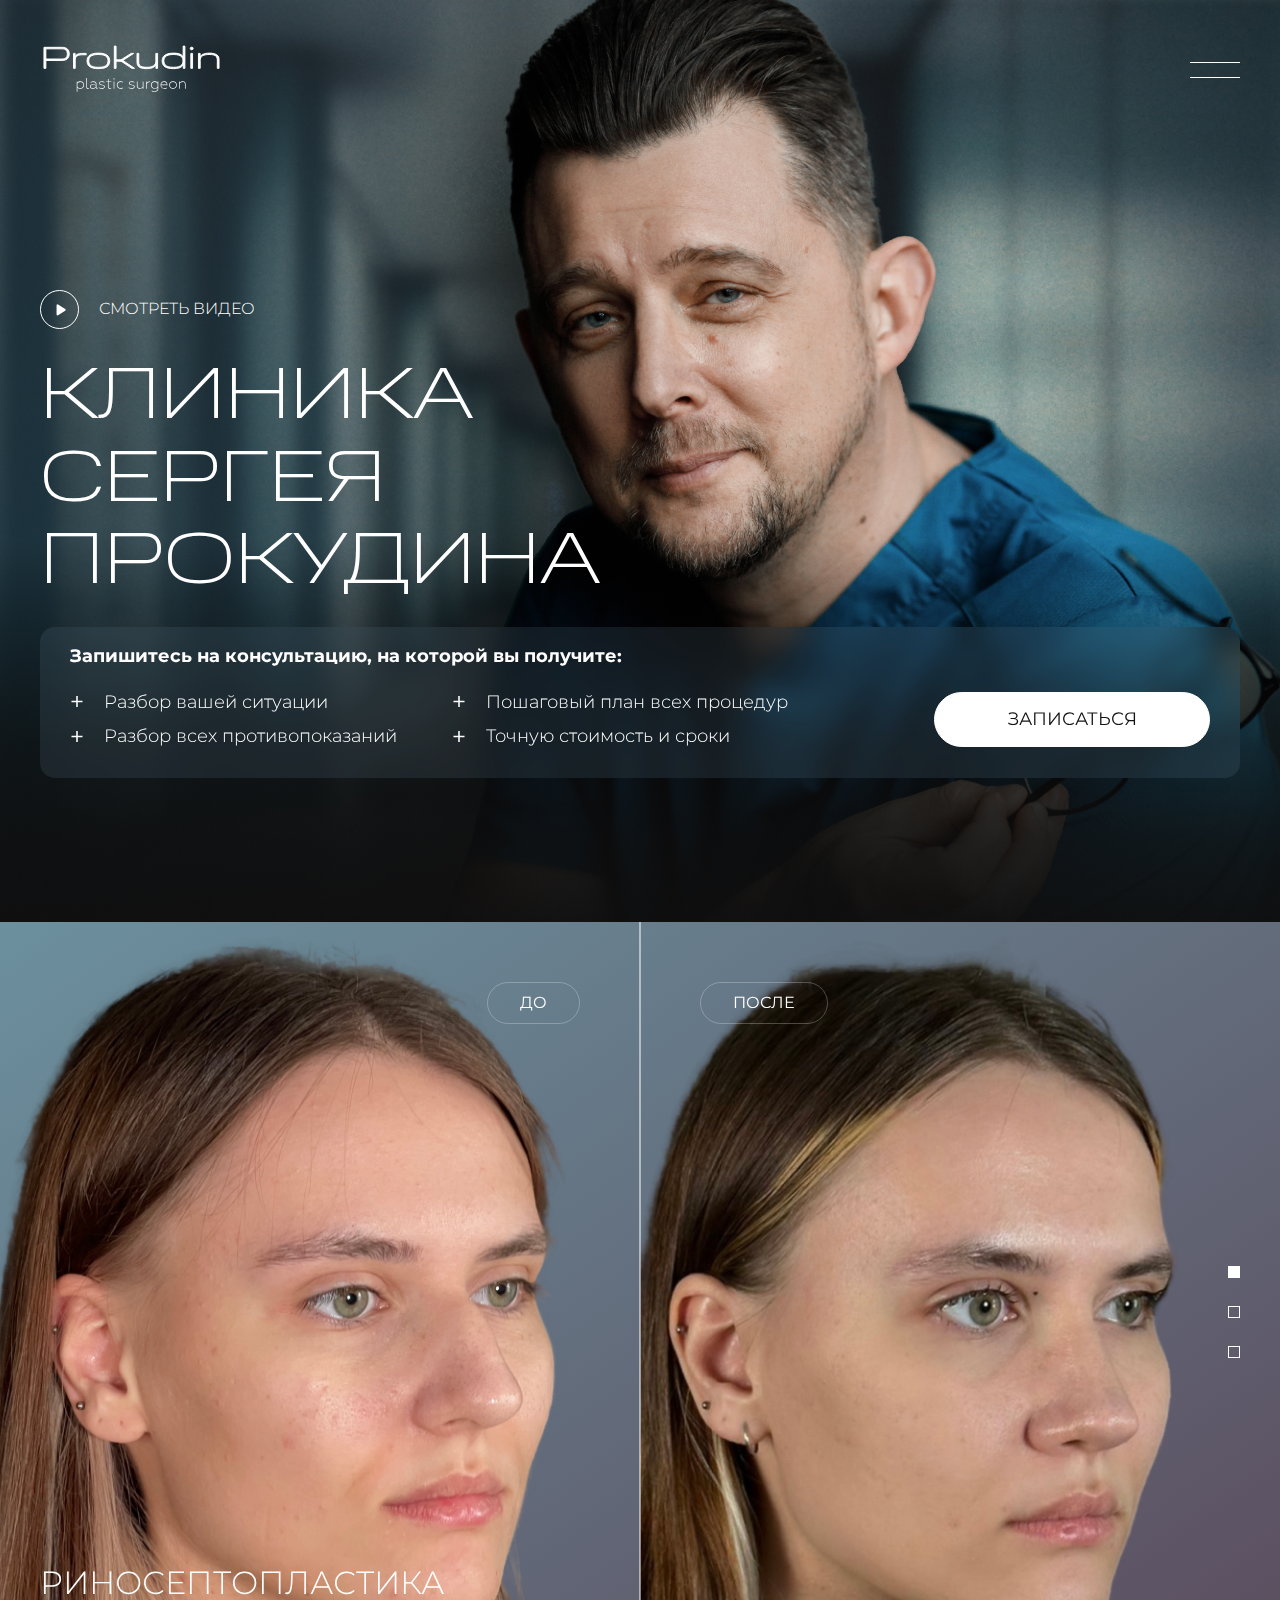
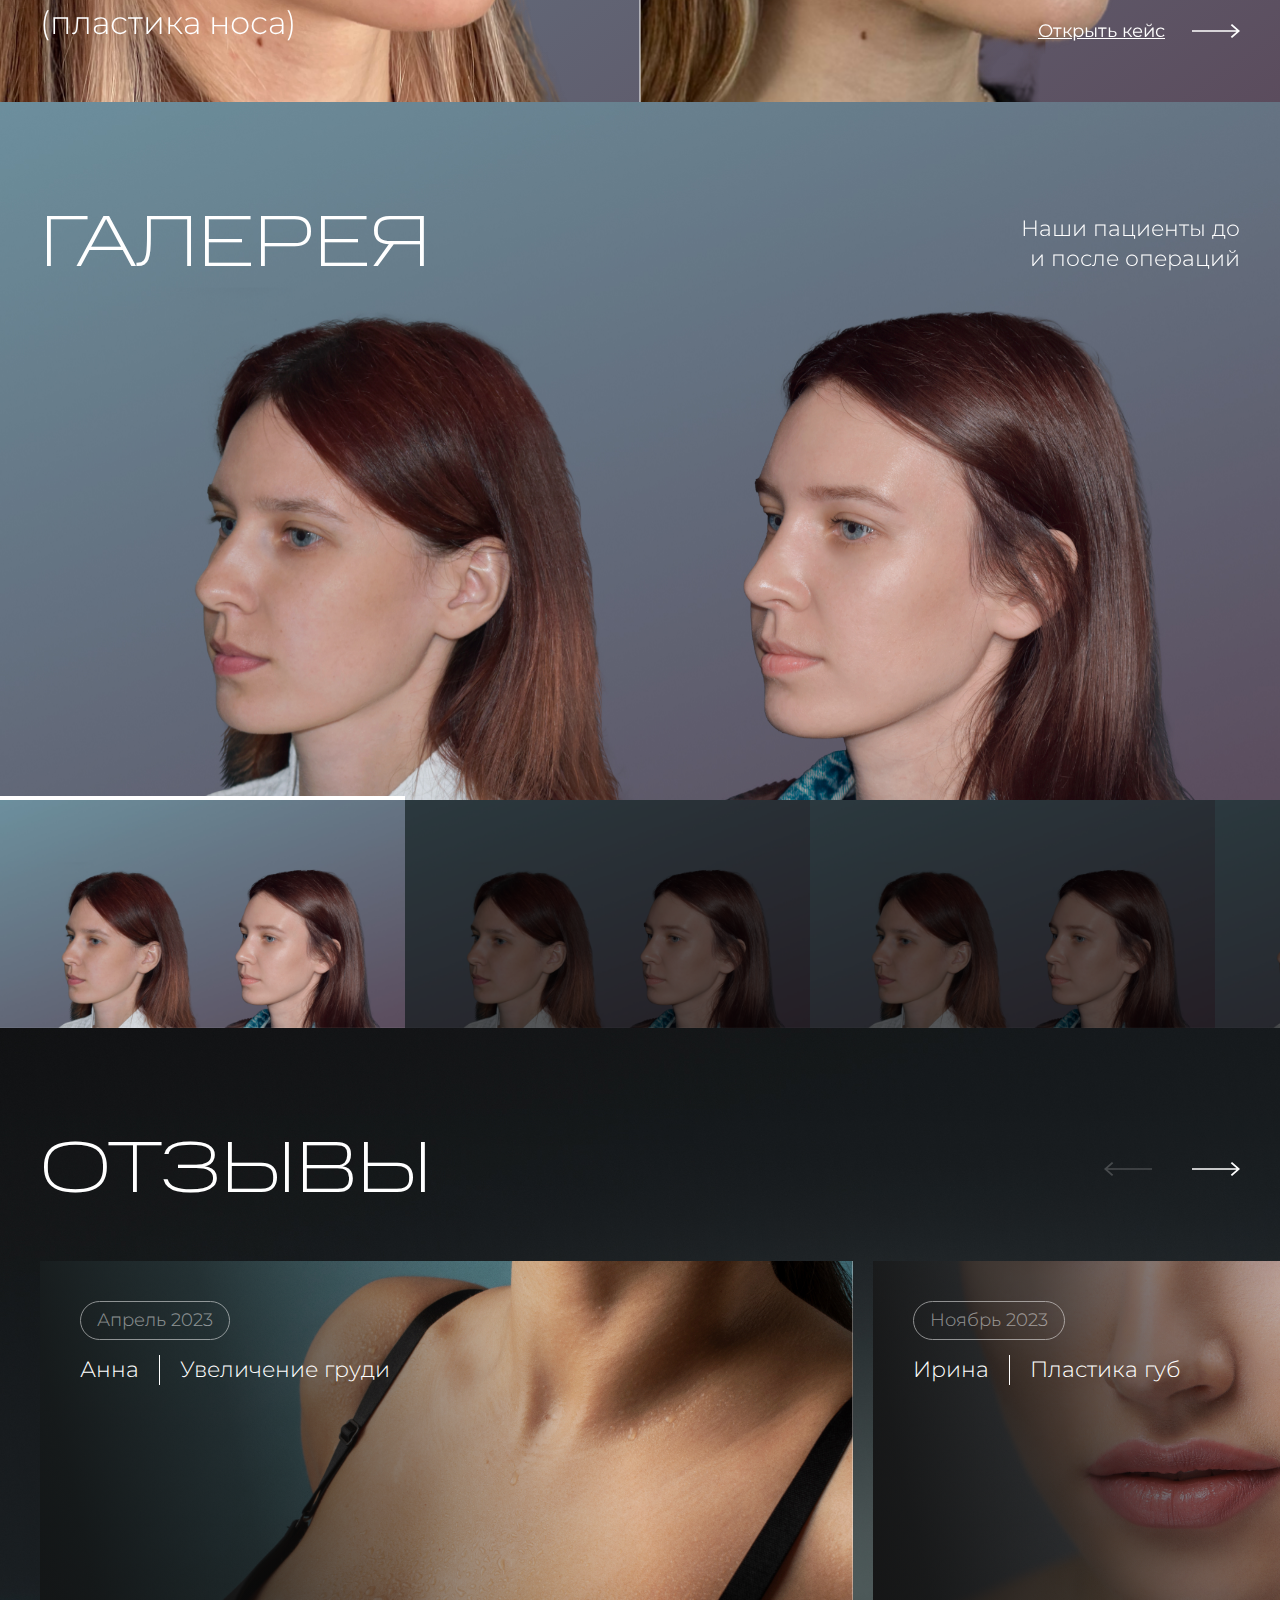
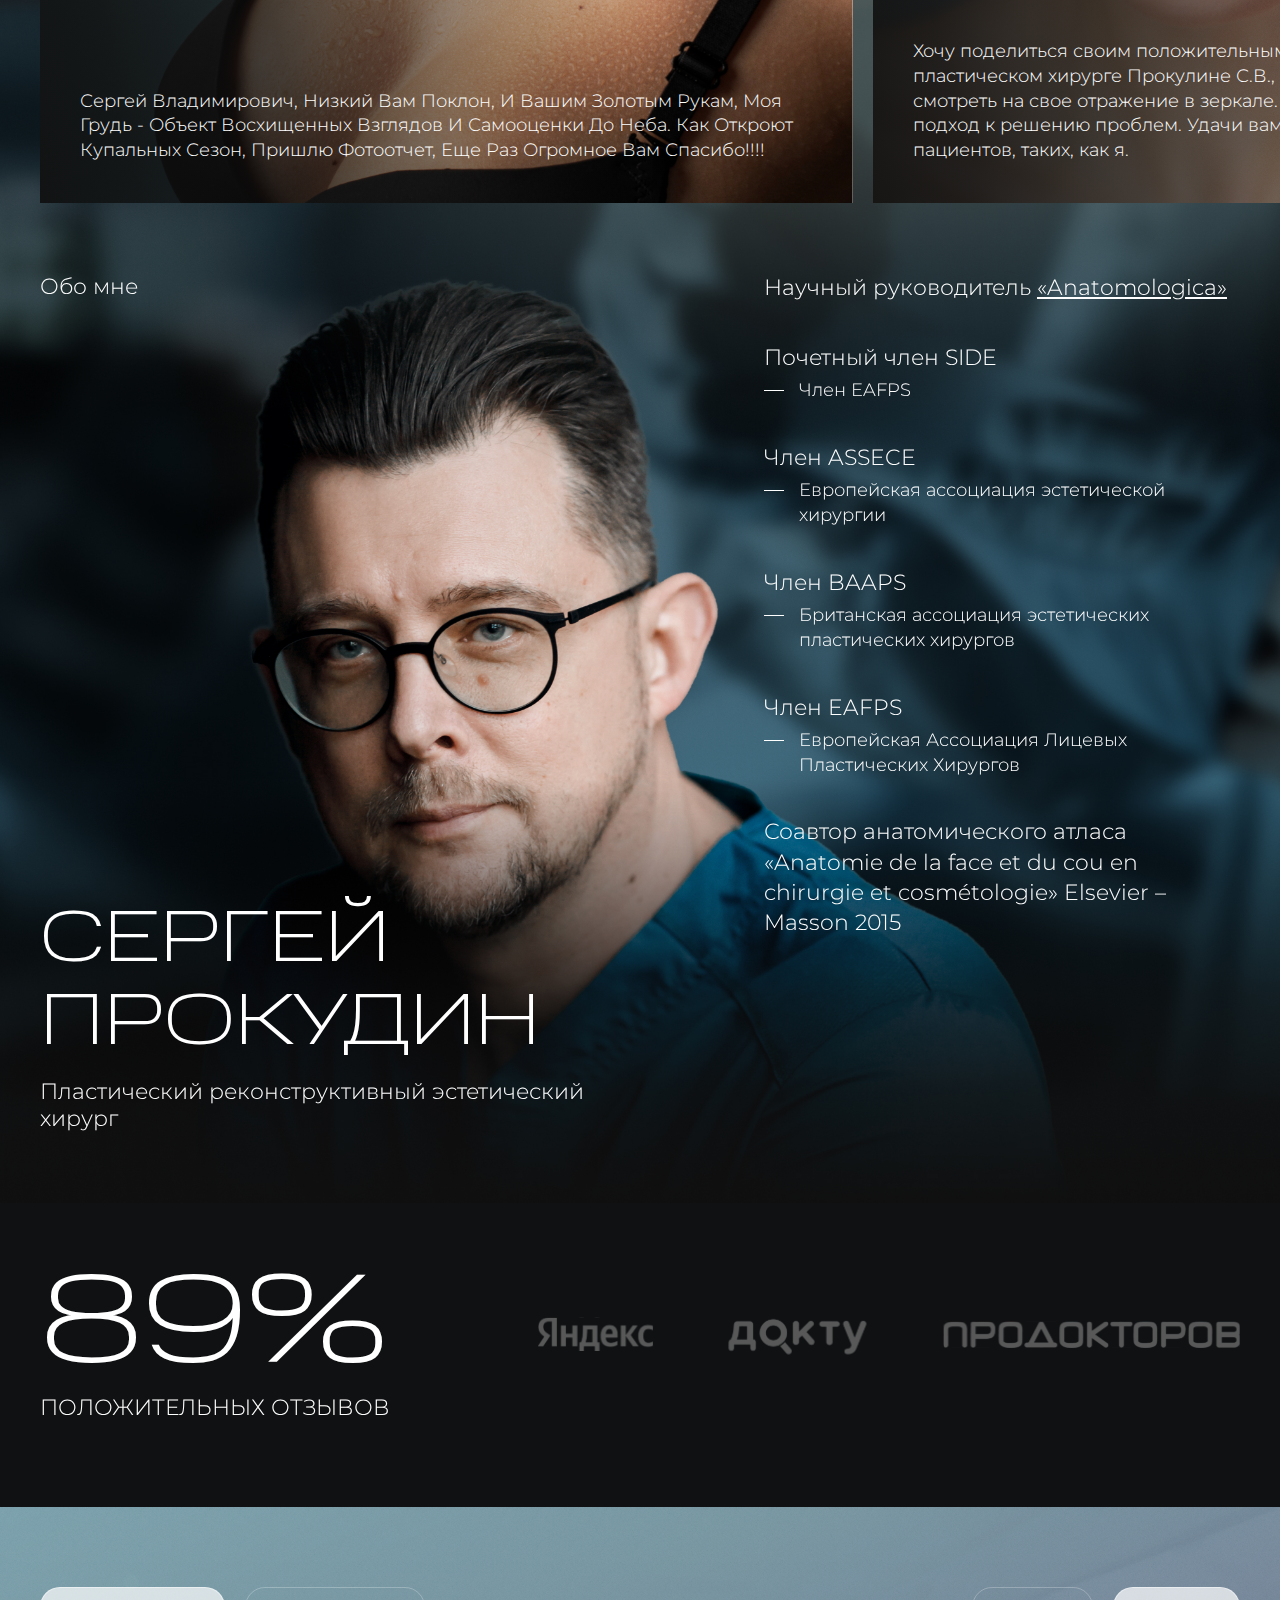
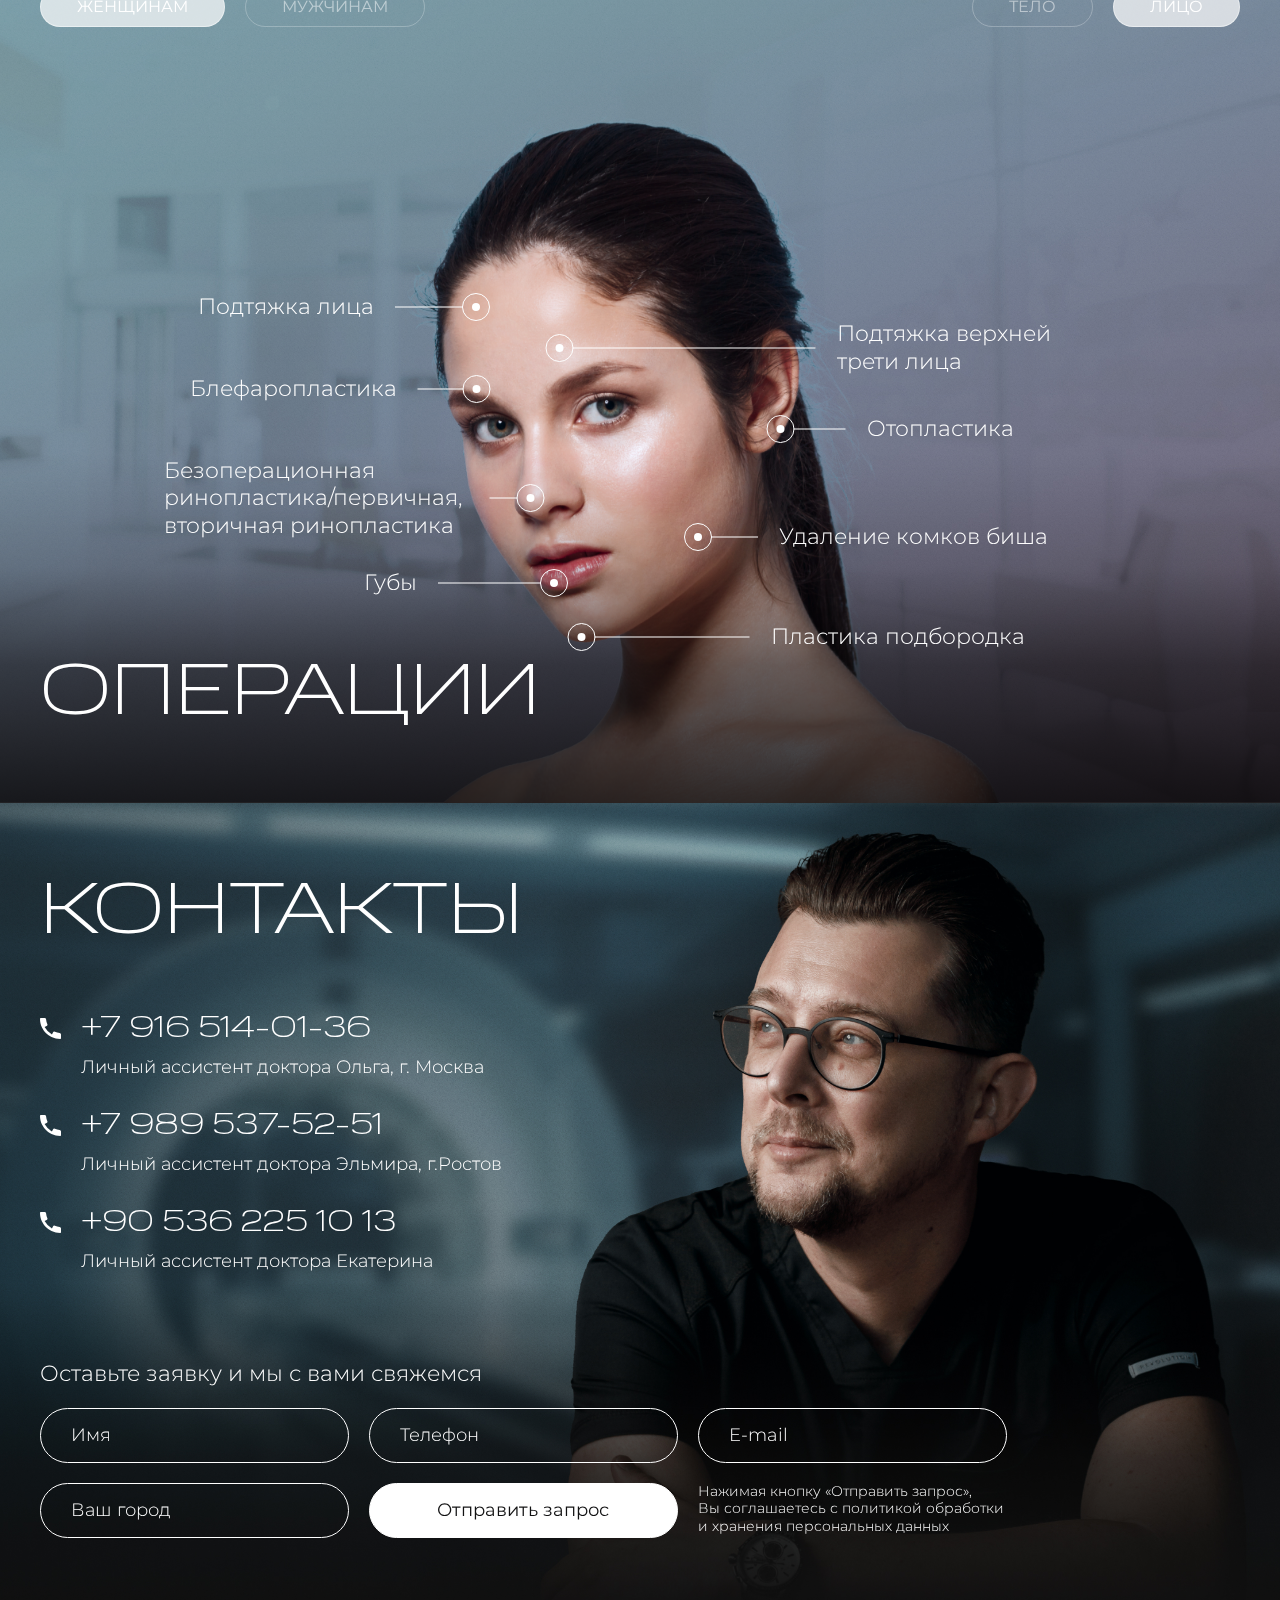
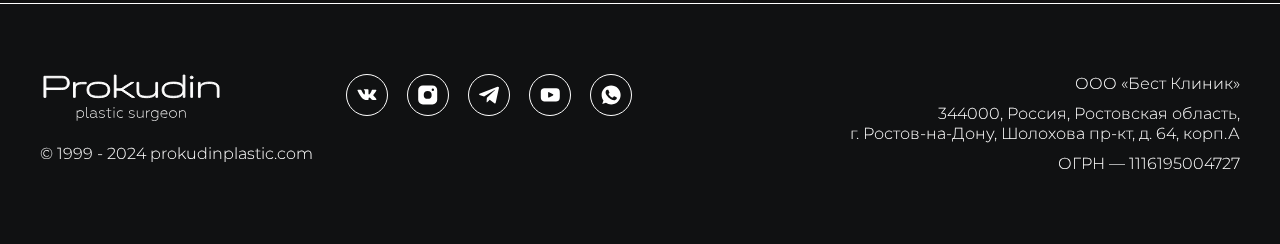
==== commit fa6476c8: "fix: Improvements" ====
--- a/index.html
+++ b/index.html
@@ -20,6 +20,7 @@
 	<!-- styles -->
 	<link rel="stylesheet" href="css/vendor.min.css">
 	<link rel="stylesheet" href="css/app.min.css">
+	<link rel="stylesheet" href="css/new.min.css">
 </head>
 
 <body>
@@ -47,14 +48,29 @@
 				<div class="main__wrap">
 					<div class="container">
 						<div class="main__body">
-							<h3 class="main__title">Пластический, эстетический, <br>реконструктивный хирург</h3>
-							<h1 class="main__heading">Клиника Сергея прокудина</h1>
-							<a href="#" class="main__link modal-btn" data-id="modal-video">
-								<svg>
-									<use xlink:href="img/sprite.svg#icon-play"></use>
-								</svg>
-								<span>Смотреть видео</span>
-							</a>
+							<div class="main__body-inner">
+								<a href="#" class="main__link modal-btn" data-id="modal-video">
+									<svg>
+										<use xlink:href="img/sprite.svg#icon-play"></use>
+									</svg>
+									<span>Смотреть видео</span>
+								</a>
+								<h1 class="main__heading">Клиника <br>Сергея прокудина</h1>
+							</div>
+							<div class="main-consultation main__consultation">
+								<div class="main-consultation__wrap">
+									<h3 class="main-consultation__title">Запишитесь на консультацию, на которой вы получите:  </h3>
+									<div class="main-consultation__wrapper">
+										<ul class="main-consultation__list">
+											<li class="main-consultation__item">Разбор вашей ситуации</li>
+											<li class="main-consultation__item">Пошаговый план всех процедур</li>
+											<li class="main-consultation__item">Разбор всех противопоказаний</li>
+											<li class="main-consultation__item">Точную стоимость и сроки</li>
+										</ul>
+										<a href="#" class="main-consultation__btn btn">Записаться</a>
+									</div>
+								</div>
+							</div>
 						</div>
 						<picture class="main__bg">
 							<source srcset="img/main-bg.jpg" media="(min-width: 768px)">
--- a/css/app.min.css
+++ b/css/app.min.css
@@ -1 +1 @@
-body{position:relative;overflow-x:hidden;font-family:"Montserrat",sans-serif;font-size:16px;line-height:1.25;color:#fff;background:#101112}ul,ol,li{display:block;padding:0;margin:0;list-style:none}h1,h2,h3,h4,h5,h6{margin:0;font-weight:normal;line-height:1.25}p{margin:0}a{display:inline-block;color:#fff;text-decoration:none;-webkit-transition:all .25s ease-in-out;transition:all .25s ease-in-out}a:hover{text-decoration:none;color:#fff}a:active{color:#fff}input[type=number]{-moz-appearance:textfield}input[type=number]::-webkit-outer-spin-button,input[type=number]::-webkit-inner-spin-button{display:none;-webkit-appearance:none;appearance:none;margin:0}picture{display:block}img{max-width:100%}svg{-webkit-transition:all .25s ease-in-out;transition:all .25s ease-in-out}.container{margin:0 auto;padding:0 100px;max-width:1920px;width:100%}@media screen and (min-width: 768px)and (max-width: 1399px){.container{padding:0 40px}}@media screen and (max-width: 767px){.container{padding:0 20px}}.btn{display:-webkit-box;display:-ms-flexbox;display:flex;-webkit-box-align:center;-ms-flex-align:center;align-items:center;-webkit-box-pack:center;-ms-flex-pack:center;justify-content:center;padding:15.25px 30px;width:-webkit-fit-content;width:-moz-fit-content;width:fit-content;font-size:18px;font-weight:normal;line-height:1.25;text-align:center;color:#111112;background:#fff;border:1px solid #fff;border-radius:1000px;-webkit-transition:all .25s ease-in-out;transition:all .25s ease-in-out}.btn:focus{outline:none}.btn:hover{color:#111112}.btn--border{color:#fff;background:rgba(0,0,0,0)}.btn--border:hover{color:#fff}@media screen and (hover: hover){.btn--border:hover{color:#111112;background:#fff}}.input-field__inner{position:relative;z-index:1}.input-field__input{-webkit-appearance:none;-moz-appearance:none;appearance:none;display:block;padding:15.25px 30px;width:100%;font-size:18px;font-weight:300;color:#fff;background:rgba(0,0,0,0);border:1px solid #fff;border-radius:1000px;-webkit-transition:all .25s ease-in-out;transition:all .25s ease-in-out}.input-field__input::-webkit-input-placeholder{opacity:1;color:#fff}.input-field__input::-moz-placeholder{opacity:1;color:#fff}.input-field__input:-ms-input-placeholder{opacity:1;color:#fff}.input-field__input::-ms-input-placeholder{opacity:1;color:#fff}.input-field__input::placeholder{opacity:1;color:#fff}.input-field__input:focus{outline:none;color:#111112;background:#fff}.input-field__input:focus::-webkit-input-placeholder{color:#111112}.input-field__input:focus::-moz-placeholder{color:#111112}.input-field__input:focus:-ms-input-placeholder{color:#111112}.input-field__input:focus::-ms-input-placeholder{color:#111112}.input-field__input:focus::placeholder{color:#111112}.c-socnav__list{display:-webkit-box;display:-ms-flexbox;display:flex;-webkit-box-align:center;-ms-flex-align:center;align-items:center;width:-webkit-fit-content;width:-moz-fit-content;width:fit-content}.c-socnav__item+.c-socnav__item{margin-left:19px}@media screen and (max-width: 767px){.c-socnav__item+.c-socnav__item{margin-left:16px}}.c-socnav__link{display:-webkit-box;display:-ms-flexbox;display:flex;-webkit-box-align:center;-ms-flex-align:center;align-items:center;-webkit-box-pack:center;-ms-flex-pack:center;justify-content:center;padding:0;min-width:42px;width:42px;height:42px;background:rgba(0,0,0,0);border:1px solid #fff;border-radius:50%}@media screen and (hover: hover){.c-socnav__link:hover{background:#fff}.c-socnav__link:hover>svg{color:#111112}}@media screen and (max-width: 767px){.c-socnav__link{min-width:36px;width:36px;height:36px}}.c-socnav__icon{min-width:20px;width:20px;height:20px;color:#fff}@media screen and (max-width: 767px){.c-socnav__icon{min-width:16px;width:16px;height:16px}}.header{position:relative;z-index:100}.header__wrapper{display:-webkit-box;display:-ms-flexbox;display:flex;-webkit-box-align:center;-ms-flex-align:center;align-items:center;-webkit-box-pack:justify;-ms-flex-pack:justify;justify-content:space-between;padding:45px 0}.header__logotype{display:block;overflow:hidden;min-width:183px;width:183px;height:50px}.header__logotype img{display:block;width:100%;height:100%;-o-object-fit:contain;object-fit:contain}@media screen and (max-width: 767px){.header__logotype{min-width:155px;width:155px;height:43px}}.hamburger{position:relative;z-index:1;display:block;padding:0;min-width:50px;width:50px;height:50px;font-size:0;background:rgba(0,0,0,0);border:none;border-radius:0;-webkit-transition:all .25s ease-in-out;transition:all .25s ease-in-out}.hamburger:focus{outline:none}.hamburger.is--active .hamburger__inner:first-child{top:24.5px;-webkit-transform:rotate(45deg);-ms-transform:rotate(45deg);transform:rotate(45deg)}.hamburger.is--active .hamburger__inner:last-child{top:24.5px;-webkit-transform:rotate(-45deg);-ms-transform:rotate(-45deg);transform:rotate(-45deg)}@media screen and (hover: hover){.hamburger:hover{opacity:.7}}.hamburger__inner{position:absolute;left:0;z-index:1;display:block;width:100%;height:1px;background:#fff;-webkit-transition:all .25s ease-in-out;transition:all .25s ease-in-out}.hamburger__inner:first-child{top:17px}.hamburger__inner:last-child{top:32px}.footer{position:relative;z-index:1;padding:70px 0;color:#fff;background:#101112;border-top:1px solid #fff}@media screen and (max-width: 767px){.footer{padding:60px 0}}.footer__wrapper{display:-webkit-box;display:-ms-flexbox;display:flex;-webkit-box-align:start;-ms-flex-align:start;align-items:flex-start;-webkit-box-pack:justify;-ms-flex-pack:justify;justify-content:space-between}@media screen and (max-width: 1023px){.footer__wrapper{-webkit-box-orient:vertical;-webkit-box-direction:normal;-ms-flex-direction:column;flex-direction:column}}@media screen and (min-width: 1024px){.footer__block:nth-child(2){margin-left:33px;margin-right:auto}.footer__block:last-child{margin-left:33px;text-align:right}.footer__block:last-child .footer__copyright{margin-left:auto}}@media screen and (max-width: 1023px){.footer__block+.footer__block{margin-top:30px}}.footer__logotype{display:block;overflow:hidden;min-width:183px;width:183px;height:50px}.footer__logotype img{display:block;width:100%;height:100%;-o-object-fit:contain;object-fit:contain}@media screen and (max-width: 767px){.footer__logotype{min-width:155px;width:155px;height:43px}}.footer__logotype+.footer__copyright{margin-top:20px}.footer__copyright{display:block;width:-webkit-fit-content;width:-moz-fit-content;width:fit-content;font-size:16px;font-weight:300}@media screen and (min-width: 1024px){.footer__copyright--mobile{display:none}}@media screen and (max-width: 1023px){.footer__copyright--desktop{display:none}}.footer__copyright+.footer__copyright{margin-top:10px}@media screen and (max-width: 1023px){.footer__copyright+.footer__copyright--mobile{margin-top:30px}}.menu{position:fixed;top:0;right:0;bottom:0;left:0;z-index:1000;-webkit-transform:translate3d(0, 0, 0);transform:translate3d(0, 0, 0);display:block;overflow-x:hidden;overflow-y:auto;max-height:100dvh;width:100%;height:100%;background:rgba(0,0,0,.65);-webkit-backdrop-filter:blur(5px);backdrop-filter:blur(5px);visibility:hidden;opacity:0;pointer-events:none;-webkit-transition:all .15s ease;transition:all .15s ease}.menu.is--active{visibility:visible;opacity:1;pointer-events:all}.menu.is--active .menu__nav{-webkit-transform:scale(1) translate(0, 0);-ms-transform:scale(1) translate(0, 0);transform:scale(1) translate(0, 0);opacity:1}.menu__close{position:absolute;top:50px;right:100px;z-index:50;display:-webkit-box;display:-ms-flexbox;display:flex;-webkit-box-align:center;-ms-flex-align:center;align-items:center;-webkit-box-pack:center;-ms-flex-pack:center;justify-content:center;padding:0;min-width:36px;width:36px;height:36px;font-size:0;background:rgba(0,0,0,0);border:none;border-radius:0;-webkit-transition:all .25s ease-in-out;transition:all .25s ease-in-out}.menu__close:focus{outline:none}@media screen and (hover: hover){.menu__close:hover{opacity:.7}}@media screen and (min-width: 768px)and (max-width: 1399px){.menu__close{right:40px}}@media screen and (max-width: 767px){.menu__close{right:32px}}.menu__nav{position:relative;z-index:10;-webkit-transform:scale(0.9) translate(0, 10%);-ms-transform:scale(0.9) translate(0, 10%);transform:scale(0.9) translate(0, 10%);display:-webkit-box;display:-ms-flexbox;display:flex;-webkit-box-orient:vertical;-webkit-box-direction:normal;-ms-flex-direction:column;flex-direction:column;-webkit-box-pack:center;-ms-flex-pack:center;justify-content:center;-webkit-box-align:center;-ms-flex-align:center;align-items:center;height:100%;opacity:0;-webkit-transition:all .15s ease;transition:all .15s ease}.menu__item+.menu__item{margin-top:50px}@media screen and (max-width: 767px){.menu__item+.menu__item{margin-top:40px}}.menu__link{display:block;margin-right:auto;margin-left:auto;width:-webkit-fit-content;width:-moz-fit-content;width:fit-content;font-size:35px;font-weight:normal;text-transform:uppercase;text-align:center;border-bottom:1px solid rgba(0,0,0,0)}@media screen and (hover: hover){.menu__link:hover{border-color:#fff}}@media screen and (max-width: 767px){.menu__link{font-size:30px}}.modal{position:fixed;top:0;right:0;bottom:0;left:0;z-index:3000;-webkit-transform:translate3d(0, 0, 0);transform:translate3d(0, 0, 0);overflow-x:hidden;overflow-y:auto;width:100%;height:100%;max-height:100dvh;background:rgba(0,0,0,.7);visibility:hidden;opacity:0;pointer-events:none;-webkit-transition:all .15s ease;transition:all .15s ease}.modal.is--active{visibility:visible;opacity:1;pointer-events:all}.modal.is--active .modal__wrap{-webkit-transform:scale(1) translate(0, 0);-ms-transform:scale(1) translate(0, 0);transform:scale(1) translate(0, 0);opacity:1}.modal__wrap{position:relative;z-index:2;-webkit-transform:scale(0.9) translate(0, 10%);-ms-transform:scale(0.9) translate(0, 10%);transform:scale(0.9) translate(0, 10%);-webkit-transform-origin:center top;-ms-transform-origin:center top;transform-origin:center top;display:-webkit-box;display:-ms-flexbox;display:flex;-webkit-box-align:center;-ms-flex-align:center;align-items:center;-webkit-box-pack:center;-ms-flex-pack:center;justify-content:center;margin:72px auto 20px;min-height:calc(100dvh - 92px);max-width:1000px;width:100%;opacity:0;-webkit-transition:all .15s ease;transition:all .15s ease}@media screen and (max-width: 767px){.modal__wrap{-webkit-transform:scale(1) translate(0, 0);-ms-transform:scale(1) translate(0, 0);transform:scale(1) translate(0, 0);-webkit-box-align:start;-ms-flex-align:start;align-items:flex-start}}.modal__wrapper{position:relative;width:100%;background:#fff}.modal__media{position:relative;z-index:1;overflow:hidden}.modal__media::before{content:"";display:block;padding-top:56.5%}.modal__preview{position:absolute;top:0;right:0;bottom:0;left:0;z-index:10;display:-webkit-box;display:-ms-flexbox;display:flex;-webkit-box-align:center;-ms-flex-align:center;align-items:center;-webkit-box-pack:center;-ms-flex-pack:center;justify-content:center;background-repeat:no-repeat;background-size:cover;background-position:center center;cursor:pointer}.modal__preview.is--hidden{display:none}.modal__video-icon{min-width:100px;width:100px;height:100px;color:#fff}@media screen and (max-width: 767px){.modal__video-icon{min-width:60px;width:60px;height:60px}}.modal__video{position:absolute;top:0;right:0;bottom:0;left:0;z-index:1;display:block;width:100%;height:100%;-o-object-fit:cover;object-fit:cover}.modal__close-btn{position:absolute;top:-20px;right:0;z-index:10;-webkit-transform:translate(0, -100%);-ms-transform:translate(0, -100%);transform:translate(0, -100%);display:-webkit-box;display:-ms-flexbox;display:flex;-webkit-box-align:center;-ms-flex-align:center;align-items:center;-webkit-box-pack:center;-ms-flex-pack:center;justify-content:center;padding:0;min-width:32px;width:32px;height:32px;font-size:0;background:rgba(0,0,0,0);border:none;border-radius:0;-webkit-transition:all .25s ease-in-out;transition:all .25s ease-in-out}.modal__close-btn>svg{min-width:32px;width:32px;height:32px;color:#fff}.modal__close-btn:focus{outline:none}@media screen and (hover: hover){.modal__close-btn:hover{opacity:.7}}@media screen and (max-width: 1023px){.modal__close-btn{right:10px}}@media screen and (max-width: 767px){.modal__close-btn>svg{min-width:24px;width:24px;height:24px}}.modal-btn{cursor:pointer}.scroll-disabled{overflow:hidden}.gradient{background:linear-gradient(145.85deg, #6C909E 0%, #5B4C5D 100%)}.wrapper{display:-webkit-box;display:-ms-flexbox;display:flex;-webkit-box-orient:vertical;-webkit-box-direction:normal;-ms-flex-direction:column;flex-direction:column;min-height:100vh}.wrapper__content{-webkit-box-flex:1;-ms-flex:1 1 100%;flex:1 1 100%}.section-inner{position:relative;z-index:1}.section-inner__wrap{position:relative;z-index:1;display:-webkit-box;display:-ms-flexbox;display:flex;-webkit-box-orient:vertical;-webkit-box-direction:normal;-ms-flex-direction:column;flex-direction:column;-webkit-box-pack:center;-ms-flex-pack:center;justify-content:center;-webkit-box-align:center;-ms-flex-align:center;align-items:center;margin:-140px auto 0;max-width:776px;width:100%;min-height:100dvh;text-align:center}@media screen and (max-width: 767px){.section-inner__wrap{min-height:700px}}.section-inner__heading{font-family:"Normalidad Extended Var",sans-serif;font-size:192px;font-weight:normal;line-height:1.15}@media screen and (min-width: 768px)and (max-width: 1023px){.section-inner__heading{font-size:182px}}@media screen and (max-width: 767px){.section-inner__heading{font-size:92px}}.section-inner__title{font-family:"Normalidad Extended Var",sans-serif;font-size:72px;font-weight:normal;line-height:1.15;text-transform:uppercase}@media screen and (min-width: 768px)and (max-width: 1023px){.section-inner__title{font-size:64px}}@media screen and (max-width: 767px){.section-inner__title{font-size:36px}}.section-inner__title+.section-inner__description{margin-top:30px}@media screen and (max-width: 767px){.section-inner__title+.section-inner__description{margin-top:16px}}.section-inner__description{display:block;font-size:22px;font-weight:normal}@media screen and (max-width: 767px){.section-inner__description{font-size:16px}.section-inner__description br{display:none}}.section-inner__btn{margin:30px auto 0;min-width:305px;text-transform:uppercase}@media screen and (max-width: 767px){.section-inner__btn{margin:26px auto 0}}@media screen and (max-width: 575px){.section-inner__btn{min-width:auto;width:100%}}.section-inner__bg{position:absolute;top:0;right:0;bottom:0;left:0;z-index:-1;display:block;width:100%;height:100%}.section-inner__bg img{display:block;width:100%;height:100%;-o-object-fit:cover;object-fit:cover}.main{position:relative;z-index:1;margin-top:-140px;min-height:800px}.main::before{content:"";display:block;padding-top:72%}@media screen and (max-width: 767px){.main::before{padding-top:225%}}.main__wrap{position:absolute;top:0;right:0;bottom:0;left:0;z-index:1;width:100%;height:100%}.main__wrap .container{height:100%}.main__body{display:-webkit-box;display:-ms-flexbox;display:flex;-webkit-box-orient:vertical;-webkit-box-direction:normal;-ms-flex-direction:column;flex-direction:column;-webkit-box-pack:end;-ms-flex-pack:end;justify-content:flex-end;padding-bottom:100px;padding-bottom:12%;max-width:913px;width:100%;height:100%}.main__heading{display:block;font-family:"Normalidad Extended Var",sans-serif;font-size:72px;line-height:1.15;text-transform:uppercase}@media screen and (min-width: 768px)and (max-width: 1023px){.main__heading{font-size:60px}}@media screen and (min-width: 375px)and (max-width: 767px){.main__heading{font-size:41px}}@media screen and (max-width: 374px){.main__heading{font-size:35px}}.main__title{display:block;font-size:22px;font-weight:300}@media screen and (max-width: 767px){.main__title{font-size:16px}}.main__title+.main__heading,.main__heading+.main__title{margin-top:20px}@media screen and (max-width: 767px){.main__title+.main__heading,.main__heading+.main__title{margin-top:11px}}.main__link{display:-webkit-box;display:-ms-flexbox;display:flex;-webkit-box-align:center;-ms-flex-align:center;align-items:center;margin-top:20px;width:-webkit-fit-content;width:-moz-fit-content;width:fit-content;font-size:16px;font-weight:300;text-transform:uppercase;text-align:center;background:rgba(0,0,0,0);border:none;border-radius:0;-webkit-transition:all "Normalidad Extended Var",sans-serif;transition:all "Normalidad Extended Var",sans-serif}.main__link>svg{min-width:39px;width:39px;height:39px;color:#fff}.main__link>*+*{margin-left:20px}.main__link:focus{outline:none}@media screen and (hover: hover){.main__link:hover{opacity:.7}}.main__bg{position:absolute;top:0;right:0;bottom:0;left:0;z-index:-1;display:block;width:100%;height:100%}.main__bg img{display:block;width:100%;height:100%;-o-object-fit:cover;object-fit:cover;-o-object-position:bottom center;object-position:bottom center}.results{position:relative;z-index:1}.results__slider .swiper-pagination{position:absolute;top:50%;right:100px;z-index:10;-webkit-transform:translate(0, -50%);-ms-transform:translate(0, -50%);transform:translate(0, -50%);display:block;width:-webkit-fit-content;width:-moz-fit-content;width:fit-content}@media screen and (min-width: 768px)and (max-width: 1399px){.results__slider .swiper-pagination{right:40px}}@media screen and (max-width: 767px){.results__slider .swiper-pagination{right:auto;left:calc(100% - 36px);-webkit-transform:translate(-50%, -50%);-ms-transform:translate(-50%, -50%);transform:translate(-50%, -50%)}}.results__slider .swiper-pagination-bullet{display:block;min-width:12px;width:12px;height:12px;border:1px solid #fff;-webkit-transition:all .25s ease-in-out;transition:all .25s ease-in-out}.results__slider .swiper-pagination-bullet+.swiper-pagination-bullet{margin-top:28px}.results__slider .swiper-pagination-bullet-active{background:#fff}@media screen and (max-width: 767px){.results__slider{overflow-x:auto;overflow-y:hidden;max-width:100%}}.results__slider-wrapper{position:relative;z-index:1}.results__slider-wrapper::before{content:"";display:block;padding-top:61%}@media screen and (max-width: 767px){.results__slider-wrapper{min-width:768px}}.results__slider-wrapper .swiper{position:absolute;top:0;right:0;bottom:0;left:0;z-index:1}.results__wrap{width:100%;height:100%}.results__wrap .container{height:100%}.results__wrap-inner{display:-webkit-box;display:-ms-flexbox;display:flex;-webkit-box-pack:justify;-ms-flex-pack:justify;justify-content:space-between;height:100%}.results__wrap-inner::after{content:"";position:absolute;top:0;left:50%;z-index:1;-webkit-transform:translate(-50%, 0);-ms-transform:translate(-50%, 0);transform:translate(-50%, 0);display:block;width:1px;height:100%;background:#fff}.results__left{display:-webkit-box;display:-ms-flexbox;display:flex;-webkit-box-orient:vertical;-webkit-box-direction:normal;-ms-flex-direction:column;flex-direction:column;-webkit-box-pack:justify;-ms-flex-pack:justify;justify-content:space-between;padding:60px 60px 60px 0;width:50%}.results__left .results__status{margin-left:auto}@media screen and (max-width: 1023px){.results__left{padding:40px 40px 40px 0}}.results__right{display:-webkit-box;display:-ms-flexbox;display:flex;-webkit-box-orient:vertical;-webkit-box-direction:normal;-ms-flex-direction:column;flex-direction:column;-webkit-box-pack:justify;-ms-flex-pack:justify;justify-content:space-between;padding:60px 0 60px 60px;width:50%}.results__right .results__link{margin-left:auto}@media screen and (max-width: 1023px){.results__right{padding:40px 0 40px 40px}}.results__status{display:block;padding:10px 32px;width:-webkit-fit-content;width:-moz-fit-content;width:fit-content;font-size:16px;font-weight:normal;text-align:center;text-transform:uppercase;border:1px solid rgba(255,255,255,.25);border-radius:100px}@media screen and (max-width: 1023px){.results__status{padding:8px 30px}}.results__title{font-size:32px;font-weight:300}@media screen and (min-width: 1024px)and (max-width: 1199px){.results__title{font-size:24px}}@media screen and (max-width: 1023px){.results__title{font-size:20px}}.results__link{display:-webkit-box;display:-ms-flexbox;display:flex;-webkit-box-align:center;-ms-flex-align:center;align-items:center;width:-webkit-fit-content;width:-moz-fit-content;width:fit-content;font-size:18px;font-weight:normal;text-decoration:underline}.results__link>svg{min-width:48px;width:48px;height:14px;color:#fff}.results__link>*+*{margin-left:27px}.results__bg{position:absolute;top:0;right:0;bottom:0;left:0;z-index:-1;display:block;width:100%;height:100%}.results__bg img{display:block;width:100%;height:100%;-o-object-fit:cover;object-fit:cover}.gallery__slider{position:relative;z-index:1;margin:0 calc(50% - 50vw)}.gallery__slider .gallery-main{overflow:hidden}.gallery__slider .gallery-thumbs{margin-top:-4px;padding-top:4px;overflow:hidden}.gallery__slider .gallery-thumbs .swiper-slide{position:relative;z-index:100;width:-webkit-fit-content;width:-moz-fit-content;width:fit-content;height:auto}.gallery__slider .gallery-thumbs .swiper-slide::before{content:"";position:absolute;top:0;left:0;z-index:10;-webkit-transform:translate(0, -100%);-ms-transform:translate(0, -100%);transform:translate(0, -100%);display:block;width:100%;height:4px;background:rgba(0,0,0,0);-webkit-transition:all .25s ease-in-out;transition:all .25s ease-in-out}.gallery__slider .gallery-thumbs .swiper-slide.is--active::before{background:#fff}.gallery__slider .gallery-thumbs .swiper-slide.is--active .swiper-img::after{background:rgba(0,0,0,0)}.gallery__slider .gallery-thumbs .swiper-img{position:relative;z-index:1;display:block;overflow:hidden;min-width:405px;width:405px;height:228px}.gallery__slider .gallery-thumbs .swiper-img::after{content:"";position:absolute;top:0;right:0;bottom:0;left:0;z-index:1;display:block;width:100%;height:100%;background:rgba(0,0,0,.6);-webkit-transition:all .25s ease-in-out;transition:all .25s ease-in-out}@media screen and (min-width: 768px)and (max-width: 1023px){.gallery__slider .gallery-thumbs .swiper-img{min-width:275px;width:275px;height:157px}}@media screen and (max-width: 767px){.gallery__slider .gallery-thumbs .swiper-img{min-width:231px;width:231px;height:130px}}.gallery__top{position:absolute;top:0;right:0;left:0;z-index:10}.gallery__top-inner{display:-webkit-box;display:-ms-flexbox;display:flex;-webkit-box-align:center;-ms-flex-align:center;align-items:center;-webkit-box-pack:justify;-ms-flex-pack:justify;justify-content:space-between;padding:100px 0;width:100%}@media screen and (min-width: 768px)and (max-width: 1199px){.gallery__top-inner{padding:40px 0}}@media screen and (max-width: 767px){.gallery__top-inner{-webkit-box-orient:vertical;-webkit-box-direction:normal;-ms-flex-direction:column;flex-direction:column;-webkit-box-align:start;-ms-flex-align:start;align-items:flex-start;padding:80px 0}}.gallery__heading{display:block;font-family:"Normalidad Extended Var",sans-serif;font-size:72px;line-height:1.15;text-transform:uppercase}@media screen and (min-width: 1024px)and (max-width: 1199px){.gallery__heading{font-size:60px}}@media screen and (min-width: 768px)and (max-width: 1023px){.gallery__heading{font-size:50px}}@media screen and (min-width: 375px)and (max-width: 767px){.gallery__heading{font-size:41px}}@media screen and (max-width: 374px){.gallery__heading{font-size:35px}}.gallery__subtitle{display:block;max-width:225px;font-size:22px;font-weight:300;line-height:1.375;text-align:right}@media screen and (min-width: 768px)and (max-width: 1023px){.gallery__subtitle{font-size:20px}}@media screen and (max-width: 767px){.gallery__subtitle{margin-top:5px;font-size:18px;text-align:left}}.gallery__slide{position:relative;z-index:1;display:block;width:100%}.gallery__slide::before{content:"";display:block;padding-top:54.5%}.gallery__slide img{position:absolute;top:0;right:0;bottom:0;left:0;z-index:1;display:block;width:100%;height:100%;-o-object-fit:cover;object-fit:cover}@media screen and (max-width: 767px){.gallery__slide::before{padding-top:113%}}.common{position:relative;z-index:1}.common__bg{position:absolute;top:0;right:0;bottom:0;left:0;z-index:-1;display:block;width:100%;height:100%}.common__bg img{display:block;width:100%;height:100%;-o-object-fit:cover;object-fit:cover;-o-object-position:bottom center;object-position:bottom center}@media screen and (max-width: 1023px){.common__bg img{-o-object-position:center center;object-position:center center}}.reviews{padding:100px 0 0}@media screen and (max-width: 767px){.reviews{padding:80px 0 34px}}.reviews__slider{position:relative;z-index:1}.reviews__slider .swiper-button-prev,.reviews__slider .swiper-button-next{display:-webkit-box;display:-ms-flexbox;display:flex;-webkit-box-align:center;-ms-flex-align:center;align-items:center;-webkit-box-pack:center;-ms-flex-pack:center;justify-content:center;padding:0;min-width:48px;width:48px;height:48px;font-size:0;background:rgba(0,0,0,0);border:none;border-radius:0;-webkit-transition:all .25s ease-in-out;transition:all .25s ease-in-out}.reviews__slider .swiper-button-prev:focus,.reviews__slider .swiper-button-next:focus{outline:none}.reviews__slider .swiper-button-next{margin-left:40px}.reviews__slider .swiper-button-disabled{opacity:.2;pointer-events:none}.reviews__slider .swiper-button-icon{min-width:48px;width:48px;height:14px;color:#fff}.reviews__slider-wrapper{overflow-x:clip;margin:0 calc(50% - 50vw)}.reviews__slider-wrapper .swiper{overflow:visible;margin:0 auto;padding:0 100px;max-width:1920px;width:100%}@media screen and (min-width: 768px)and (max-width: 1399px){.reviews__slider-wrapper .swiper{padding:0 40px}}@media screen and (max-width: 767px){.reviews__slider-wrapper .swiper{padding:0 20px}}.reviews__slider-wrapper .swiper-slide{width:-webkit-fit-content;width:-moz-fit-content;width:fit-content;height:auto}.reviews__top{display:-webkit-box;display:-ms-flexbox;display:flex;-webkit-box-align:center;-ms-flex-align:center;align-items:center;-webkit-box-pack:justify;-ms-flex-pack:justify;justify-content:space-between;margin-bottom:50px}@media screen and (max-width: 767px){.reviews__top{margin-bottom:40px}}.reviews__heading{display:block;width:-webkit-fit-content;width:-moz-fit-content;width:fit-content;font-family:"Normalidad Extended Var",sans-serif;font-size:72px;font-weight:normal;line-height:1.15;text-transform:uppercase}@media screen and (max-width: 767px){.reviews__heading{font-size:41px}}.reviews__controls{display:-webkit-box;display:-ms-flexbox;display:flex;-webkit-box-align:center;-ms-flex-align:center;align-items:center;margin-left:40px;width:-webkit-fit-content;width:-moz-fit-content;width:fit-content}@media screen and (max-width: 767px){.reviews__controls{position:absolute;left:50%;bottom:0;z-index:10;-webkit-transform:translate(-50%, 100%);-ms-transform:translate(-50%, 100%);transform:translate(-50%, 100%);margin-left:0}}.reviews__item{position:relative;z-index:1;display:-webkit-box;display:-ms-flexbox;display:flex;-webkit-box-orient:vertical;-webkit-box-direction:normal;-ms-flex-direction:column;flex-direction:column;-webkit-box-pack:justify;-ms-flex-pack:justify;justify-content:space-between;overflow:hidden;padding:40px;max-width:813px;min-width:813px;min-height:542px;height:100%;background:#101112}@media screen and (min-width: 768px)and (max-width: 1023px){.reviews__item{max-width:673px;min-width:673px}}@media screen and (max-width: 767px){.reviews__item{padding:20px;max-width:320px;min-width:320px;min-height:352px}}.reviews__date{display:block;margin-bottom:15px;padding:6px 16px;width:-webkit-fit-content;width:-moz-fit-content;width:fit-content;font-size:18px;font-weight:300;line-height:1.375;text-align:center;opacity:.5;border:1px solid #fff;border-radius:100px}@media screen and (max-width: 767px){.reviews__date{padding:4px 16px;font-size:16px}}.reviews__inner{display:-webkit-box;display:-ms-flexbox;display:flex;-ms-flex-wrap:wrap;flex-wrap:wrap}.reviews__value{display:block;width:-webkit-fit-content;width:-moz-fit-content;width:fit-content;font-size:22px;font-weight:300;line-height:1.375}.reviews__value:not(:last-child){margin-right:20px;padding-right:20px;border-right:1px solid #fff}@media screen and (max-width: 767px){.reviews__value{font-size:16px}.reviews__value:not(:last-child){margin-right:10px;padding-right:10px}}.reviews__description{display:block;margin-top:40px;width:-webkit-fit-content;width:-moz-fit-content;width:fit-content;font-size:18px;font-weight:300;line-height:1.375}@media screen and (max-width: 767px){.reviews__description{font-size:16px}}.reviews__bg{position:absolute;top:0;right:0;bottom:0;left:0;z-index:-1;display:block;width:100%;height:100%}.reviews__bg::before{content:"";position:absolute;top:0;right:0;bottom:0;left:0;z-index:1;display:block;width:100%;height:100%;background:linear-gradient(257.51deg, rgba(0, 0, 0, 0) 28.74%, rgba(12, 12, 12, 0.744912) 70.63%, rgba(14, 14, 14, 0.908093) 89.12%, #101010 110.69%)}.reviews__bg img{display:block;width:100%;height:100%;-o-object-fit:cover;object-fit:cover}@media screen and (max-width: 767px){.reviews__bg::before{background:linear-gradient(259.89deg, rgba(0, 0, 0, 0) 8.03%, rgba(12, 12, 12, 0.744912) 57.44%, rgba(14, 14, 14, 0.908093) 79.24%, #101010 104.69%)}}.about{position:relative;z-index:1;min-height:1000px}.about::before{content:"";display:block;padding-top:78%}@media screen and (min-width: 576px)and (max-width: 1023px){.about::before{padding-top:268%}}@media screen and (max-width: 575px){.about::before{padding-top:388%}}.about__wrap{position:absolute;top:0;right:0;bottom:0;left:0;z-index:1;width:100%;height:100%}.about__wrap .container{height:100%}.about__wrapper{display:-webkit-box;display:-ms-flexbox;display:flex;-webkit-box-pack:justify;-ms-flex-pack:justify;justify-content:space-between;padding-top:190px;padding-bottom:70px;height:100%}@media screen and (max-width: 1399px){.about__wrapper{padding-top:70px}}@media screen and (max-width: 1023px){.about__wrapper{-webkit-box-orient:vertical;-webkit-box-direction:normal;-ms-flex-direction:column;flex-direction:column;padding-bottom:80px}}.about__left{display:-webkit-box;display:-ms-flexbox;display:flex;-webkit-box-orient:vertical;-webkit-box-direction:normal;-ms-flex-direction:column;flex-direction:column;-webkit-box-pack:justify;-ms-flex-pack:justify;justify-content:space-between;max-width:627px;width:100%}@media screen and (max-width: 1023px){.about__left{max-width:none}}.about__right{margin-left:40px;max-width:476px;width:100%}@media screen and (max-width: 1023px){.about__right{margin-top:410px;margin-left:0;max-width:none}}.about__subtitle{display:block;width:-webkit-fit-content;width:-moz-fit-content;width:fit-content;font-size:22px;font-weight:300}@media screen and (max-width: 767px){.about__subtitle{font-size:16px}}.about__subtitle+.about__heading{margin-top:596px}@media screen and (max-width: 1023px){.about__subtitle+.about__heading{margin-top:20px}}.about__heading+.about__subtitle{margin-top:15px}@media screen and (max-width: 1023px){.about__heading+.about__subtitle{margin-top:10px}}@media screen and (max-width: 767px){.about__heading+.about__subtitle{font-size:18px}}.about__heading{display:block;width:-webkit-fit-content;width:-moz-fit-content;width:fit-content;font-family:"Normalidad Extended Var",sans-serif;font-size:72px;font-weight:normal;line-height:1.15;text-transform:uppercase}@media screen and (max-width: 767px){.about__heading{font-size:41px}}.about__content{font-size:22px;font-weight:300;line-height:1.375}@media screen and (max-width: 767px){.about__content{font-size:18px}}.about__content>*:not(:last-child){margin-bottom:40px}@media screen and (max-width: 767px){.about__content>*:not(:last-child){margin-bottom:30px}}.about__content a{text-decoration:underline}@media screen and (hover: hover){.about__content a:hover{opacity:.7}}.about__content p+ul{margin-top:-35px}@media screen and (max-width: 767px){.about__content p+ul{margin-top:-22px}}.about__content ul:not([class]){display:block}.about__content ul:not([class]) li{position:relative;z-index:1;margin:0;padding-left:35px;font-size:18px;font-weight:300;line-height:1.375}.about__content ul:not([class]) li::before{content:"";position:absolute;top:12px;left:0;z-index:1;display:block;min-width:20px;width:20px;height:1px;background:#fff}@media screen and (max-width: 767px){.about__content ul:not([class]) li{font-size:16px}}.about__content ul:not([class]) li+li{margin-top:5px}.about__content ul:not([class]) ul{margin-left:35px}.stats{position:relative;z-index:1;overflow:hidden;padding:46px 0 86px}.stats__wrapper{display:-webkit-box;display:-ms-flexbox;display:flex;-webkit-box-align:center;-ms-flex-align:center;align-items:center;-webkit-box-pack:justify;-ms-flex-pack:justify;justify-content:space-between}@media screen and (max-width: 1023px){.stats__wrapper{-webkit-box-orient:vertical;-webkit-box-direction:normal;-ms-flex-direction:column;flex-direction:column}}@media screen and (max-width: 1023px){.stats__main{text-align:center}}.stats__heading{display:block;font-family:"Normalidad Extended Var",sans-serif;font-size:126px;font-weight:normal;line-height:1.15}@media screen and (min-width: 375px)and (max-width: 767px){.stats__heading{font-size:115px}}@media screen and (max-width: 374px){.stats__heading{font-size:96px}}.stats__subtitle{display:block;font-size:22px;font-weight:300;text-transform:uppercase}@media screen and (max-width: 767px){.stats__subtitle{font-size:18px}}.stats__logotypes{display:-webkit-box;display:-ms-flexbox;display:flex;-ms-flex-wrap:wrap;flex-wrap:wrap;-webkit-box-pack:end;-ms-flex-pack:end;justify-content:flex-end;margin-right:-70px;margin-bottom:-40px;margin-left:30px}@media screen and (max-width: 1023px){.stats__logotypes{-webkit-box-pack:center;-ms-flex-pack:center;justify-content:center;margin-top:40px;margin-left:0}}@media screen and (max-width: 767px){.stats__logotypes{margin-right:-34px}}.stats__logotype{display:-webkit-box;display:-ms-flexbox;display:flex;-webkit-box-align:center;-ms-flex-align:center;align-items:center;-webkit-box-pack:center;-ms-flex-pack:center;justify-content:center;overflow:hidden;margin-right:70px;margin-bottom:40px;height:54px;opacity:.3}.stats__logotype img{display:block;max-height:54px;width:-webkit-fit-content;width:-moz-fit-content;width:fit-content;height:auto;-o-object-fit:contain;object-fit:contain}@media screen and (hover: hover){.stats__logotype:hover{opacity:1}}@media screen and (max-width: 767px){.stats__logotype{margin-right:34px}}.operations{position:relative;z-index:1}.operations__wrap{position:relative;z-index:1;display:-webkit-box;display:-ms-flexbox;display:flex;-webkit-box-orient:vertical;-webkit-box-direction:normal;-ms-flex-direction:column;flex-direction:column;-webkit-box-pack:justify;-ms-flex-pack:justify;justify-content:space-between}.operations__top{position:absolute;top:80px;right:0;left:0;z-index:10;display:-webkit-box;display:-ms-flexbox;display:flex;-webkit-box-align:center;-ms-flex-align:center;align-items:center;-webkit-box-pack:justify;-ms-flex-pack:justify;justify-content:space-between;width:100%}@media screen and (min-width: 768px)and (max-width: 1023px){.operations__top{top:127px}}@media screen and (max-width: 767px){.operations__top{top:177px;-webkit-box-orient:vertical;-webkit-box-direction:normal;-ms-flex-direction:column;flex-direction:column}}.operations__tabs{display:-webkit-box;display:-ms-flexbox;display:flex;-webkit-box-align:center;-ms-flex-align:center;align-items:center;width:-webkit-fit-content;width:-moz-fit-content;width:fit-content}@media screen and (max-width: 767px){.operations__tabs{width:100%}}@media screen and (max-width: 767px){.operations__tabs+.operations__tabs{margin-top:20px}}.operations__tab{display:block;padding:9px 36px;width:-webkit-fit-content;width:-moz-fit-content;width:fit-content;font-size:16px;font-weight:normal;text-align:center;text-transform:uppercase;color:rgba(255,255,255,.5);background:rgba(0,0,0,0);border:1px solid rgba(255,255,255,.25);border-radius:100px;-webkit-transition:all .25s ease-in-out;transition:all .25s ease-in-out}.operations__tab:focus{outline:none}.operations__tab.is--active{color:#fff;background:rgba(255,255,255,.7);border-color:rgba(255,255,255,.45)}@media screen and (max-width: 767px){.operations__tab{padding:9px 16px;width:calc(50% - 5px)}.operations__tab:nth-child(2n){margin-left:10px}}@media screen and (min-width: 768px){.operations__tab+.operations__tab{margin-left:20px}}.operations__bottom{position:absolute;right:0;bottom:70px;left:0;z-index:10;width:100%}@media screen and (max-width: 1023px){.operations__bottom{position:absolute;bottom:auto}}@media screen and (min-width: 768px)and (max-width: 1023px){.operations__bottom{top:40px}}@media screen and (max-width: 767px){.operations__bottom{top:100px}}.operations__heading{display:block;font-family:"Normalidad Extended Var",sans-serif;font-size:72px;line-height:1.15;text-transform:uppercase}@media screen and (min-width: 1024px)and (max-width: 1199px){.operations__heading{font-size:62px}}@media screen and (min-width: 768px)and (max-width: 1023px){.operations__heading{font-size:51px}}@media screen and (min-width: 375px)and (max-width: 767px){.operations__heading{font-size:41px}}@media screen and (max-width: 374px){.operations__heading{font-size:35px}}.operations__main{position:relative;z-index:1;display:block;overflow:hidden;margin:0 calc(50% - 50vw);min-height:896px}@media screen and (max-width: 767px){.operations__main{min-height:826px}}.operations__holder{position:absolute;top:0;right:0;bottom:0;left:0;z-index:1;display:none;width:100%;height:100%}.operations__holder.is--active{display:block}.operations__type{display:none;width:100%;height:100%}.operations__type.is--active{display:block}.operations__img{position:absolute;left:var(--left);bottom:var(--bottom);z-index:-1;-webkit-transform:translate(-50%, 0);-ms-transform:translate(-50%, 0);transform:translate(-50%, 0);display:block;overflow:hidden;width:var(--width);height:var(--height)}.operations__img img{display:block;width:100%;height:100%;-o-object-fit:contain;object-fit:contain;-o-object-position:bottom center;object-position:bottom center}@media screen and (min-width: 768px)and (max-width: 1399px){.operations__img{width:var(--width-md);height:var(--height-md)}}@media screen and (max-width: 767px){.operations__img{left:var(--left-sm);width:var(--width-sm);height:var(--height-sm)}}.operations__body{position:absolute;top:0;right:0;bottom:0;left:0;z-index:10}.operations__body::before{content:"";position:absolute;right:0;bottom:0;left:0;z-index:1;display:block;width:100%;height:351px;background:-webkit-gradient(linear, left bottom, left top, from(#000000), color-stop(39.3%, rgba(0, 0, 0, 0.676852)), color-stop(67.17%, rgba(0, 0, 0, 0.207683)), to(rgba(0, 0, 0, 0)));background:linear-gradient(to top, #000000 0%, rgba(0, 0, 0, 0.676852) 39.3%, rgba(0, 0, 0, 0.207683) 67.17%, rgba(0, 0, 0, 0) 100%);opacity:.8;pointer-events:none}.operations__body .container{height:100%}@media screen and (max-width: 767px){.operations__body::before{height:299px}}.operations__body-inner{position:relative;z-index:1;height:100%}.operations__elem{position:absolute;bottom:var(--bottom);left:var(--left);z-index:10;-webkit-transform:var(--transform);-ms-transform:var(--transform);transform:var(--transform);display:-webkit-box;display:-ms-flexbox;display:flex;-webkit-box-align:center;-ms-flex-align:center;align-items:center;width:-webkit-fit-content;width:-moz-fit-content;width:fit-content}@media screen and (min-width: 1024px)and (max-width: 1399px){.operations__elem{bottom:var(--bottom-lg);left:var(--left-lg)}}@media screen and (max-width: 1023px){.operations__elem{-webkit-box-orient:vertical;-webkit-box-direction:normal;-ms-flex-direction:column;flex-direction:column;text-align:center}.operations__elem.is--active{z-index:15}.operations__elem.is--active .operations__trigger::before{-webkit-transform:scale(1.75) translate(-50%, -50%);-ms-transform:scale(1.75) translate(-50%, -50%);transform:scale(1.75) translate(-50%, -50%)}.operations__elem.is--active .operations__text{display:block}}@media screen and (min-width: 768px)and (max-width: 1023px){.operations__elem{bottom:var(--bottom-md);left:var(--left-md)}}@media screen and (max-width: 767px){.operations__elem{bottom:var(--bottom-sm);left:var(--left-sm)}}.operations__trigger{position:relative;z-index:1;display:block;padding:0;min-width:28px;width:28px;height:28px;font-size:0;background:rgba(0,0,0,0);border:1px solid #fff;border-radius:50%;-webkit-transition:all .25s ease-in-out;transition:all .25s ease-in-out}.operations__trigger:focus{outline:none}.operations__trigger::before{content:"";position:absolute;top:50%;left:50%;z-index:1;-webkit-transform:translate(-50%, -50%);-ms-transform:translate(-50%, -50%);transform:translate(-50%, -50%);-webkit-transform-origin:top left;-ms-transform-origin:top left;transform-origin:top left;display:block;width:8px;height:8px;background:#fff;border-radius:50%}.operations__trigger::after{content:"";position:absolute;top:50%;right:0;z-index:1;-webkit-transform:translate(100%, -50%);-ms-transform:translate(100%, -50%);transform:translate(100%, -50%);display:block;width:var(--width);height:1px;background:#fff}@media screen and (min-width: 1024px)and (max-width: 1399px){.operations__trigger::after{width:var(--width-lg)}}@media screen and (min-width: 1024px){.operations__trigger{pointer-events:none}}@media screen and (max-width: 1023px){.operations__trigger::after{display:none}}.operations__trigger+.operations__text{margin-left:calc(var(--width) + 20px)}@media screen and (min-width: 1024px)and (max-width: 1399px){.operations__trigger+.operations__text{margin-left:calc(var(--width-lg) + 20px)}}@media screen and (max-width: 1023px){.operations__trigger+.operations__text{margin-left:0}}.operations__text+.operations__trigger{margin-left:calc(var(--width) + 20px)}.operations__text+.operations__trigger::after{right:auto;left:0;-webkit-transform:translate(-100%, -50%);-ms-transform:translate(-100%, -50%);transform:translate(-100%, -50%)}@media screen and (min-width: 1024px)and (max-width: 1399px){.operations__text+.operations__trigger{margin-left:calc(var(--width-lg) + 20px)}}@media screen and (max-width: 1023px){.operations__text+.operations__trigger{margin-left:0}}.operations__text{display:block;max-width:305px;width:-webkit-fit-content;width:-moz-fit-content;width:fit-content;font-size:22px;font-weight:300}@media screen and (max-width: 1023px){.operations__text{position:absolute;top:-10px;left:50%;z-index:2;-webkit-transform:translate(-50%, -100%);-ms-transform:translate(-50%, -100%);transform:translate(-50%, -100%);display:none;padding:6px;color:#000;background:rgba(255,255,255,.8);border-radius:6px}}@media screen and (min-width: 768px)and (max-width: 1023px){.operations__text{font-size:18px}}@media screen and (max-width: 767px){.operations__text{max-width:200px;font-size:16px}}.operations__bg{position:absolute;top:0;right:0;bottom:0;left:0;z-index:-1;display:block;width:100%;height:100%}.operations__bg img{display:block;width:100%;height:100%;-o-object-fit:cover;object-fit:cover}.contacts{position:relative;z-index:1;overflow:hidden;min-height:800px}.contacts::before{content:"";display:block;padding-top:62%}@media screen and (min-width: 768px)and (max-width: 1023px){.contacts::before{padding-top:248%}}@media screen and (max-width: 767px){.contacts{min-height:1300px}.contacts::before{padding-top:388%}}.contacts__wrap{position:absolute;top:0;right:0;bottom:0;left:0;z-index:1;width:100%;height:100%}.contacts__wrap .container{height:100%}.contacts__wrap-inner{display:-webkit-box;display:-ms-flexbox;display:flex;-webkit-box-orient:vertical;-webkit-box-direction:normal;-ms-flex-direction:column;flex-direction:column;-webkit-box-pack:center;-ms-flex-pack:center;justify-content:center;padding:40px 0;height:100%}@media screen and (max-width: 1023px){.contacts__wrap-inner{-webkit-box-pack:justify;-ms-flex-pack:justify;justify-content:space-between;padding:100px 0}}.contacts__heading{display:block;margin-bottom:60px;font-family:"Normalidad Extended Var",sans-serif;font-size:72px;line-height:1.15;text-transform:uppercase}@media screen and (min-width: 768px)and (max-width: 1023px){.contacts__heading{font-size:60px}}@media screen and (max-width: 767px){.contacts__heading{font-size:41px}}.contacts__elem+.contacts__elem{margin-top:30px}@media screen and (max-width: 767px){.contacts__elem+.contacts__elem{margin-top:20px}}.contacts__link{display:-webkit-box;display:-ms-flexbox;display:flex;-webkit-box-align:center;-ms-flex-align:center;align-items:center;width:-webkit-fit-content;width:-moz-fit-content;width:fit-content;font-family:"Normalidad Extended Var",sans-serif;font-size:30px;font-weight:normal;line-height:1.15}.contacts__link>svg{min-width:21px;width:21px;height:21px;color:#fff}.contacts__link>*+*{margin-left:20px}@media screen and (max-width: 767px){.contacts__link{font-size:24px}.contacts__link>svg{min-width:16px;width:16px;height:16px;color:#fff}.contacts__link>*+*{margin-left:14px}}.contacts__help{display:block;margin-top:10px;margin-left:41px;width:-webkit-fit-content;width:-moz-fit-content;width:fit-content;font-size:18px;font-weight:300}@media screen and (max-width: 767px){.contacts__help{margin-top:4px;margin-left:30px;font-size:16px}}.contacts__bottom{margin-top:88px;max-width:967px;width:100%}@media screen and (max-width: 767px){.contacts__bottom{margin-top:329px}}.contacts__subtitle{display:block;margin-bottom:20px;font-size:22px;font-weight:300}@media screen and (max-width: 767px){.contacts__subtitle{font-size:18px;text-align:center}}.contacts__bg{position:absolute;top:0;right:0;bottom:0;left:0;z-index:-1;display:block;width:100%;height:100%}.contacts__bg img{display:block;width:100%;height:100%;-o-object-fit:cover;object-fit:cover}.contacts-form__wrapper{display:-webkit-box;display:-ms-flexbox;display:flex;-ms-flex-wrap:wrap;flex-wrap:wrap;width:100%}@media screen and (min-width: 1024px){.contacts-form__item{width:calc(33.333333333% - 13.3333333333px)}.contacts-form__item:nth-child(3n),.contacts-form__item:nth-child(3n-1){margin-left:20px}.contacts-form__item:nth-child(n+4){margin-top:20px}}@media screen and (max-width: 1023px){.contacts-form__item{width:100%}.contacts-form__item:nth-child(n+2){margin-top:20px}}.contacts-form__input{width:100%}.contacts-form__btn{width:100%}.contacts-form__help{display:block;width:-webkit-fit-content;width:-moz-fit-content;width:fit-content;font-size:14px;font-weight:300}@media screen and (max-width: 767px){.contacts-form__help{margin-right:auto;margin-left:auto;text-align:center}}.case{position:relative;z-index:1}.case__wrap{display:-webkit-box;display:-ms-flexbox;display:flex;-webkit-box-orient:vertical;-webkit-box-direction:normal;-ms-flex-direction:column;flex-direction:column;min-height:calc(100dvh - 140px)}@media screen and (max-width: 767px){.case__wrap{padding-bottom:60px}}.case__heading{display:block;width:-webkit-fit-content;width:-moz-fit-content;width:fit-content;font-family:"Normalidad Extended Var",sans-serif;font-size:50px;font-weight:normal;line-height:1.15;text-transform:uppercase}@media screen and (min-width: 768px)and (max-width: 1023px){.case__heading{font-size:42px}}@media screen and (max-width: 767px){.case__heading{max-width:100%;font-size:28px;-webkit-hyphens:auto;-ms-hyphens:auto;hyphens:auto}}.case__tabs{margin-top:60px}@media screen and (max-width: 767px){.case__tabs{margin-top:54px;-webkit-box-ordinal-group:2;-ms-flex-order:1;order:1}}.case__slider{position:relative;z-index:1;margin-top:auto;padding-top:90px}@media screen and (min-width: 768px){.case__slider .swiper{position:absolute;top:0;right:0;bottom:0;left:0;z-index:1}}.case__slider .swiper-button-prev,.case__slider .swiper-button-next{display:-webkit-box;display:-ms-flexbox;display:flex;-webkit-box-align:center;-ms-flex-align:center;align-items:center;-webkit-box-pack:center;-ms-flex-pack:center;justify-content:center;padding:0;min-width:105px;width:105px;height:40px;font-size:0;background:rgba(255,255,255,.25);border:none;border-radius:1000px;-webkit-transition:all .25s ease-in-out;transition:all .25s ease-in-out}.case__slider .swiper-button-prev:focus,.case__slider .swiper-button-next:focus{outline:none}@media screen and (min-width: 1024px){.case__slider .swiper-button-prev,.case__slider .swiper-button-next{top:150px}}@media screen and (min-width: 768px)and (max-width: 1023px){.case__slider .swiper-button-prev,.case__slider .swiper-button-next{top:130px}}@media screen and (min-width: 768px){.case__slider .swiper-button-prev,.case__slider .swiper-button-next{position:absolute;z-index:10}}@media screen and (min-width: 768px){.case__slider .swiper-button-prev{left:0}}@media screen and (min-width: 768px){.case__slider .swiper-button-next{right:0}}@media screen and (min-width: 768px){.case__slider .swiper-button-disabled{opacity:0;pointer-events:none}}@media screen and (max-width: 767px){.case__slider .swiper-button-disabled{opacity:.5}}.case__slider .swiper-button-icon{min-width:53px;width:53px;height:14px;color:#fff}@media screen and (min-width: 768px){.case__slider .swiper{margin:0 calc(50% - 50vw);border-top:1px solid rgba(255,255,255,.5)}}@media screen and (max-width: 767px){.case__slider{padding-top:40px}.case__slider .swiper-controls{position:sticky;left:50%;-webkit-transform:translate(-50%, 0);-ms-transform:translate(-50%, 0);transform:translate(-50%, 0);display:-webkit-box;display:-ms-flexbox;display:flex;-webkit-box-align:center;-ms-flex-align:center;align-items:center;-webkit-box-pack:center;-ms-flex-pack:center;justify-content:center;margin:28px auto 0;width:-webkit-fit-content;width:-moz-fit-content;width:fit-content}.case__slider .swiper-button-prev,.case__slider .swiper-button-next{min-width:68px;width:68px;height:34px;background:rgba(0,0,0,0)}.case__slider .swiper-button-next{margin-left:20px}.case__slider .swiper-button-icon{min-width:48px;width:48px;height:14px}}@media screen and (min-width: 768px){.case__slider-wrapper{position:relative;z-index:1}.case__slider-wrapper::before{content:"";display:block;padding-top:61%}}@media screen and (max-width: 767px){.case__slider-wrapper{overflow:hidden;background:rgba(255,255,255,.15);border-radius:10px}.case__slider-wrapper .swiper-slide{overflow-x:scroll;overflow-y:hidden;margin-bottom:-30px;padding-bottom:30px;-webkit-clip-path:inset(0 0 30px 0);clip-path:inset(0 0 30px 0)}}.case__slide{width:100%;height:100%}.case__slide .container{height:100%}@media screen and (max-width: 767px){.case__slide{position:relative;z-index:1;min-width:768px}.case__slide::before{content:"";display:block;padding-top:61%}.case__slide .container{position:absolute;top:0;right:0;bottom:0;left:0}}.case__slide-inner{display:-webkit-box;display:-ms-flexbox;display:flex;-webkit-box-pack:justify;-ms-flex-pack:justify;justify-content:space-between;height:100%}.case__slide-inner::after{content:"";position:absolute;top:0;left:50%;z-index:1;-webkit-transform:translate(-50%, 0);-ms-transform:translate(-50%, 0);transform:translate(-50%, 0);display:block;width:1px;height:100%;background:rgba(255,255,255,.5)}.case__left{display:-webkit-box;display:-ms-flexbox;display:flex;-webkit-box-orient:vertical;-webkit-box-direction:normal;-ms-flex-direction:column;flex-direction:column;-webkit-box-pack:justify;-ms-flex-pack:justify;justify-content:space-between;padding:60px 60px 60px 0;width:50%}@media screen and (min-width: 768px){.case__left .case__status{margin-left:auto}}@media screen and (max-width: 1023px){.case__left{padding:40px 40px 40px 0}}.case__right{display:-webkit-box;display:-ms-flexbox;display:flex;-webkit-box-orient:vertical;-webkit-box-direction:normal;-ms-flex-direction:column;flex-direction:column;-webkit-box-pack:justify;-ms-flex-pack:justify;justify-content:space-between;padding:60px 0 60px 60px;width:50%}@media screen and (max-width: 1023px){.case__right{padding:40px 0 40px 40px}}.case__status{display:block;padding:9px 32px;width:-webkit-fit-content;width:-moz-fit-content;width:fit-content;font-size:16px;font-weight:normal;text-align:center;text-transform:uppercase;border:1px solid rgba(255,255,255,.25);border-radius:100px}@media screen and (max-width: 1023px){.case__status{padding:9px 30px}}.case__bg{position:absolute;top:0;right:0;bottom:0;left:0;z-index:-1;display:block;width:100%;height:100%}.case__bg img{display:block;width:100%;height:100%;-o-object-fit:cover;object-fit:cover}.case-tabs__list{display:-webkit-box;display:-ms-flexbox;display:flex;margin-bottom:-30px;padding-bottom:30px;overflow-x:auto;overflow-y:hidden;-webkit-clip-path:inset(0 0 30px 0);clip-path:inset(0 0 30px 0)}@media screen and (min-width: 768px)and (max-width: 1399px){.case-tabs__list{margin-right:-40px;margin-left:-40px;padding-right:40px;padding-left:40px}}@media screen and (max-width: 767px){.case-tabs__list{margin-right:-20px;margin-left:-20px;padding-right:20px;padding-left:20px}}.case-tabs__item.is--active .case-tabs__tab{color:#6c909e;background:#fff;border-color:#fff}.case-tabs__item+.case-tabs__item{margin-left:15px}.case-tabs__tab{display:block;padding:9px 22px;min-width:-webkit-max-content;min-width:-moz-max-content;min-width:max-content;width:-webkit-fit-content;width:-moz-fit-content;width:fit-content;font-size:16px;font-weight:600;line-height:1.25;white-space:nowrap;text-transform:uppercase;text-align:center;color:#fff;background:rgba(0,0,0,0);border:1px solid rgba(255,255,255,.35);border-radius:1000px;-webkit-transition:all .25s ease-in-out;transition:all .25s ease-in-out}.case-tabs__tab:focus{outline:none}@media screen and (hover: hover){.case-tabs__tab:hover{border-color:#fff}}.case-tabs__wrapper{display:none;margin-top:30px}.case-tabs__wrapper.is--active{display:block}@media screen and (max-width: 767px){.case-tabs__wrapper{margin-top:46px}}.case-tabs__content{font-size:20px;font-weight:normal;line-height:1.35}.case-tabs__content>*:not(:last-child){margin-bottom:20px}@media screen and (max-width: 767px){.case-tabs__content{font-size:18px}}+body{position:relative;overflow-x:hidden;font-family:"Montserrat",sans-serif;font-size:16px;line-height:1.25;color:#fff;background:#101112}ul,ol,li{display:block;padding:0;margin:0;list-style:none}h1,h2,h3,h4,h5,h6{margin:0;font-weight:normal;line-height:1.25}p{margin:0}a{display:inline-block;color:#fff;text-decoration:none;-webkit-transition:all .25s ease-in-out;transition:all .25s ease-in-out}a:hover{text-decoration:none;color:#fff}a:active{color:#fff}input[type=number]{-moz-appearance:textfield}input[type=number]::-webkit-outer-spin-button,input[type=number]::-webkit-inner-spin-button{display:none;-webkit-appearance:none;appearance:none;margin:0}picture{display:block}img{max-width:100%}svg{-webkit-transition:all .25s ease-in-out;transition:all .25s ease-in-out}.container{margin:0 auto;padding:0 100px;max-width:1920px;width:100%}@media screen and (min-width: 768px)and (max-width: 1399px){.container{padding:0 40px}}@media screen and (max-width: 767px){.container{padding:0 20px}}.btn{display:-webkit-box;display:-ms-flexbox;display:flex;-webkit-box-align:center;-ms-flex-align:center;align-items:center;-webkit-box-pack:center;-ms-flex-pack:center;justify-content:center;padding:15.25px 30px;width:-webkit-fit-content;width:-moz-fit-content;width:fit-content;font-size:18px;font-weight:normal;line-height:1.25;text-align:center;color:#111112;background:#fff;border:1px solid #fff;border-radius:1000px;-webkit-transition:all .25s ease-in-out;transition:all .25s ease-in-out}.btn:focus{outline:none}.btn:hover{color:#111112}.btn--border{color:#fff;background:rgba(0,0,0,0)}.btn--border:hover{color:#fff}@media screen and (hover: hover){.btn--border:hover{color:#111112;background:#fff}}.input-field__inner{position:relative;z-index:1}.input-field__input{-webkit-appearance:none;-moz-appearance:none;appearance:none;display:block;padding:15.25px 30px;width:100%;font-size:18px;font-weight:300;color:#fff;background:rgba(0,0,0,0);border:1px solid #fff;border-radius:1000px;-webkit-transition:all .25s ease-in-out;transition:all .25s ease-in-out}.input-field__input::-webkit-input-placeholder{opacity:1;color:#fff}.input-field__input::-moz-placeholder{opacity:1;color:#fff}.input-field__input:-ms-input-placeholder{opacity:1;color:#fff}.input-field__input::-ms-input-placeholder{opacity:1;color:#fff}.input-field__input::placeholder{opacity:1;color:#fff}.input-field__input:focus{outline:none;color:#111112;background:#fff}.input-field__input:focus::-webkit-input-placeholder{color:#111112}.input-field__input:focus::-moz-placeholder{color:#111112}.input-field__input:focus:-ms-input-placeholder{color:#111112}.input-field__input:focus::-ms-input-placeholder{color:#111112}.input-field__input:focus::placeholder{color:#111112}.c-socnav__list{display:-webkit-box;display:-ms-flexbox;display:flex;-webkit-box-align:center;-ms-flex-align:center;align-items:center;width:-webkit-fit-content;width:-moz-fit-content;width:fit-content}.c-socnav__item+.c-socnav__item{margin-left:19px}@media screen and (max-width: 767px){.c-socnav__item+.c-socnav__item{margin-left:16px}}.c-socnav__link{display:-webkit-box;display:-ms-flexbox;display:flex;-webkit-box-align:center;-ms-flex-align:center;align-items:center;-webkit-box-pack:center;-ms-flex-pack:center;justify-content:center;padding:0;min-width:42px;width:42px;height:42px;background:rgba(0,0,0,0);border:1px solid #fff;border-radius:50%}@media screen and (hover: hover){.c-socnav__link:hover{background:#fff}.c-socnav__link:hover>svg{color:#111112}}@media screen and (max-width: 767px){.c-socnav__link{min-width:36px;width:36px;height:36px}}.c-socnav__icon{min-width:20px;width:20px;height:20px;color:#fff}@media screen and (max-width: 767px){.c-socnav__icon{min-width:16px;width:16px;height:16px}}.header{position:relative;z-index:100}.header__wrapper{display:-webkit-box;display:-ms-flexbox;display:flex;-webkit-box-align:center;-ms-flex-align:center;align-items:center;-webkit-box-pack:justify;-ms-flex-pack:justify;justify-content:space-between;padding:45px 0}.header__logotype{display:block;overflow:hidden;min-width:183px;width:183px;height:50px}.header__logotype img{display:block;width:100%;height:100%;-o-object-fit:contain;object-fit:contain}@media screen and (max-width: 767px){.header__logotype{min-width:155px;width:155px;height:43px}}.hamburger{position:relative;z-index:1;display:block;padding:0;min-width:50px;width:50px;height:50px;font-size:0;background:rgba(0,0,0,0);border:none;border-radius:0;-webkit-transition:all .25s ease-in-out;transition:all .25s ease-in-out}.hamburger:focus{outline:none}.hamburger.is--active .hamburger__inner:first-child{top:24.5px;-webkit-transform:rotate(45deg);-ms-transform:rotate(45deg);transform:rotate(45deg)}.hamburger.is--active .hamburger__inner:last-child{top:24.5px;-webkit-transform:rotate(-45deg);-ms-transform:rotate(-45deg);transform:rotate(-45deg)}@media screen and (hover: hover){.hamburger:hover{opacity:.7}}.hamburger__inner{position:absolute;left:0;z-index:1;display:block;width:100%;height:1px;background:#fff;-webkit-transition:all .25s ease-in-out;transition:all .25s ease-in-out}.hamburger__inner:first-child{top:17px}.hamburger__inner:last-child{top:32px}.footer{position:relative;z-index:1;padding:70px 0;color:#fff;background:#101112;border-top:1px solid #fff}@media screen and (max-width: 767px){.footer{padding:60px 0}}.footer__wrapper{display:-webkit-box;display:-ms-flexbox;display:flex;-webkit-box-align:start;-ms-flex-align:start;align-items:flex-start;-webkit-box-pack:justify;-ms-flex-pack:justify;justify-content:space-between}@media screen and (max-width: 1023px){.footer__wrapper{-webkit-box-orient:vertical;-webkit-box-direction:normal;-ms-flex-direction:column;flex-direction:column}}@media screen and (min-width: 1024px){.footer__block:nth-child(2){margin-left:33px;margin-right:auto}.footer__block:last-child{margin-left:33px;text-align:right}.footer__block:last-child .footer__copyright{margin-left:auto}}@media screen and (max-width: 1023px){.footer__block+.footer__block{margin-top:30px}}.footer__logotype{display:block;overflow:hidden;min-width:183px;width:183px;height:50px}.footer__logotype img{display:block;width:100%;height:100%;-o-object-fit:contain;object-fit:contain}@media screen and (max-width: 767px){.footer__logotype{min-width:155px;width:155px;height:43px}}.footer__logotype+.footer__copyright{margin-top:20px}.footer__copyright{display:block;width:-webkit-fit-content;width:-moz-fit-content;width:fit-content;font-size:16px;font-weight:300}@media screen and (min-width: 1024px){.footer__copyright--mobile{display:none}}@media screen and (max-width: 1023px){.footer__copyright--desktop{display:none}}.footer__copyright+.footer__copyright{margin-top:10px}@media screen and (max-width: 1023px){.footer__copyright+.footer__copyright--mobile{margin-top:30px}}.menu{position:fixed;top:0;right:0;bottom:0;left:0;z-index:1000;-webkit-transform:translate3d(0, 0, 0);transform:translate3d(0, 0, 0);display:block;overflow-x:hidden;overflow-y:auto;max-height:100dvh;width:100%;height:100%;background:rgba(0,0,0,.65);-webkit-backdrop-filter:blur(5px);backdrop-filter:blur(5px);visibility:hidden;opacity:0;pointer-events:none;-webkit-transition:all .15s ease;transition:all .15s ease}.menu.is--active{visibility:visible;opacity:1;pointer-events:all}.menu.is--active .menu__nav{-webkit-transform:scale(1) translate(0, 0);-ms-transform:scale(1) translate(0, 0);transform:scale(1) translate(0, 0);opacity:1}.menu__close{position:absolute;top:50px;right:100px;z-index:50;display:-webkit-box;display:-ms-flexbox;display:flex;-webkit-box-align:center;-ms-flex-align:center;align-items:center;-webkit-box-pack:center;-ms-flex-pack:center;justify-content:center;padding:0;min-width:36px;width:36px;height:36px;font-size:0;background:rgba(0,0,0,0);border:none;border-radius:0;-webkit-transition:all .25s ease-in-out;transition:all .25s ease-in-out}.menu__close:focus{outline:none}@media screen and (hover: hover){.menu__close:hover{opacity:.7}}@media screen and (min-width: 768px)and (max-width: 1399px){.menu__close{right:40px}}@media screen and (max-width: 767px){.menu__close{right:32px}}.menu__nav{position:relative;z-index:10;-webkit-transform:scale(0.9) translate(0, 10%);-ms-transform:scale(0.9) translate(0, 10%);transform:scale(0.9) translate(0, 10%);display:-webkit-box;display:-ms-flexbox;display:flex;-webkit-box-orient:vertical;-webkit-box-direction:normal;-ms-flex-direction:column;flex-direction:column;-webkit-box-pack:center;-ms-flex-pack:center;justify-content:center;-webkit-box-align:center;-ms-flex-align:center;align-items:center;height:100%;opacity:0;-webkit-transition:all .15s ease;transition:all .15s ease}.menu__item+.menu__item{margin-top:50px}@media screen and (max-width: 767px){.menu__item+.menu__item{margin-top:40px}}.menu__link{display:block;margin-right:auto;margin-left:auto;width:-webkit-fit-content;width:-moz-fit-content;width:fit-content;font-size:35px;font-weight:normal;text-transform:uppercase;text-align:center;border-bottom:1px solid rgba(0,0,0,0)}@media screen and (hover: hover){.menu__link:hover{border-color:#fff}}@media screen and (max-width: 767px){.menu__link{font-size:30px}}.modal{position:fixed;top:0;right:0;bottom:0;left:0;z-index:3000;-webkit-transform:translate3d(0, 0, 0);transform:translate3d(0, 0, 0);overflow-x:hidden;overflow-y:auto;width:100%;height:100%;max-height:100dvh;background:rgba(0,0,0,.7);visibility:hidden;opacity:0;pointer-events:none;-webkit-transition:all .15s ease;transition:all .15s ease}.modal.is--active{visibility:visible;opacity:1;pointer-events:all}.modal.is--active .modal__wrap{-webkit-transform:scale(1) translate(0, 0);-ms-transform:scale(1) translate(0, 0);transform:scale(1) translate(0, 0);opacity:1}.modal__wrap{position:relative;z-index:2;-webkit-transform:scale(0.9) translate(0, 10%);-ms-transform:scale(0.9) translate(0, 10%);transform:scale(0.9) translate(0, 10%);-webkit-transform-origin:center top;-ms-transform-origin:center top;transform-origin:center top;display:-webkit-box;display:-ms-flexbox;display:flex;-webkit-box-align:center;-ms-flex-align:center;align-items:center;-webkit-box-pack:center;-ms-flex-pack:center;justify-content:center;margin:72px auto 20px;min-height:calc(100dvh - 92px);max-width:1000px;width:100%;opacity:0;-webkit-transition:all .15s ease;transition:all .15s ease}@media screen and (max-width: 767px){.modal__wrap{-webkit-transform:scale(1) translate(0, 0);-ms-transform:scale(1) translate(0, 0);transform:scale(1) translate(0, 0);-webkit-box-align:start;-ms-flex-align:start;align-items:flex-start}}.modal__wrapper{position:relative;width:100%;background:#fff}.modal__media{position:relative;z-index:1;overflow:hidden}.modal__media::before{content:"";display:block;padding-top:56.5%}.modal__preview{position:absolute;top:0;right:0;bottom:0;left:0;z-index:10;display:-webkit-box;display:-ms-flexbox;display:flex;-webkit-box-align:center;-ms-flex-align:center;align-items:center;-webkit-box-pack:center;-ms-flex-pack:center;justify-content:center;background-repeat:no-repeat;background-size:cover;background-position:center center;cursor:pointer}.modal__preview.is--hidden{display:none}.modal__video-icon{min-width:100px;width:100px;height:100px;color:#fff}@media screen and (max-width: 767px){.modal__video-icon{min-width:60px;width:60px;height:60px}}.modal__video{position:absolute;top:0;right:0;bottom:0;left:0;z-index:1;display:block;width:100%;height:100%;-o-object-fit:cover;object-fit:cover}.modal__close-btn{position:absolute;top:-20px;right:0;z-index:10;-webkit-transform:translate(0, -100%);-ms-transform:translate(0, -100%);transform:translate(0, -100%);display:-webkit-box;display:-ms-flexbox;display:flex;-webkit-box-align:center;-ms-flex-align:center;align-items:center;-webkit-box-pack:center;-ms-flex-pack:center;justify-content:center;padding:0;min-width:32px;width:32px;height:32px;font-size:0;background:rgba(0,0,0,0);border:none;border-radius:0;-webkit-transition:all .25s ease-in-out;transition:all .25s ease-in-out}.modal__close-btn>svg{min-width:32px;width:32px;height:32px;color:#fff}.modal__close-btn:focus{outline:none}@media screen and (hover: hover){.modal__close-btn:hover{opacity:.7}}@media screen and (max-width: 1023px){.modal__close-btn{right:10px}}@media screen and (max-width: 767px){.modal__close-btn>svg{min-width:24px;width:24px;height:24px}}.modal-btn{cursor:pointer}.scroll-disabled{overflow:hidden}.gradient{background:linear-gradient(145.85deg, #6C909E 0%, #5B4C5D 100%)}.wrapper{display:-webkit-box;display:-ms-flexbox;display:flex;-webkit-box-orient:vertical;-webkit-box-direction:normal;-ms-flex-direction:column;flex-direction:column;min-height:100vh}.wrapper__content{-webkit-box-flex:1;-ms-flex:1 1 100%;flex:1 1 100%}.section-inner{position:relative;z-index:1}.section-inner__wrap{position:relative;z-index:1;display:-webkit-box;display:-ms-flexbox;display:flex;-webkit-box-orient:vertical;-webkit-box-direction:normal;-ms-flex-direction:column;flex-direction:column;-webkit-box-pack:center;-ms-flex-pack:center;justify-content:center;-webkit-box-align:center;-ms-flex-align:center;align-items:center;margin:-140px auto 0;max-width:776px;width:100%;min-height:100dvh;text-align:center}@media screen and (max-width: 767px){.section-inner__wrap{min-height:700px}}.section-inner__heading{font-family:"Normalidad Extended Var",sans-serif;font-size:192px;font-weight:normal;line-height:1.15}@media screen and (min-width: 768px)and (max-width: 1023px){.section-inner__heading{font-size:182px}}@media screen and (max-width: 767px){.section-inner__heading{font-size:92px}}.section-inner__title{font-family:"Normalidad Extended Var",sans-serif;font-size:72px;font-weight:normal;line-height:1.15;text-transform:uppercase}@media screen and (min-width: 768px)and (max-width: 1023px){.section-inner__title{font-size:64px}}@media screen and (max-width: 767px){.section-inner__title{font-size:36px}}.section-inner__title+.section-inner__description{margin-top:30px}@media screen and (max-width: 767px){.section-inner__title+.section-inner__description{margin-top:16px}}.section-inner__description{display:block;font-size:22px;font-weight:normal}@media screen and (max-width: 767px){.section-inner__description{font-size:16px}.section-inner__description br{display:none}}.section-inner__btn{margin:30px auto 0;min-width:305px;text-transform:uppercase}@media screen and (max-width: 767px){.section-inner__btn{margin:26px auto 0}}@media screen and (max-width: 575px){.section-inner__btn{min-width:auto;width:100%}}.section-inner__bg{position:absolute;top:0;right:0;bottom:0;left:0;z-index:-1;display:block;width:100%;height:100%}.section-inner__bg img{display:block;width:100%;height:100%;-o-object-fit:cover;object-fit:cover}.main{position:relative;z-index:1;margin-top:-140px;min-height:810px}.main::before{content:"";display:block;padding-top:72%}@media screen and (max-width: 767px){.main::before{padding-top:225%}}.main__wrap{position:absolute;top:0;right:0;bottom:0;left:0;z-index:1;width:100%;height:100%}.main__wrap .container{height:100%}.main__body{display:-webkit-box;display:-ms-flexbox;display:flex;-webkit-box-orient:vertical;-webkit-box-direction:normal;-ms-flex-direction:column;flex-direction:column;-webkit-box-pack:end;-ms-flex-pack:end;justify-content:flex-end;padding-bottom:100px;padding-bottom:12%;max-width:913px;width:100%;height:100%}.main__heading{display:block;font-family:"Normalidad Extended Var",sans-serif;font-size:72px;line-height:1.15;text-transform:uppercase}@media screen and (min-width: 768px)and (max-width: 1023px){.main__heading{font-size:60px}}@media screen and (max-width: 767px){.main__heading{font-size:35px}}.main__title{display:block;font-size:22px;font-weight:300}@media screen and (max-width: 767px){.main__title{font-size:16px}}.main__title+.main__heading,.main__heading+.main__title{margin-top:20px}@media screen and (max-width: 767px){.main__title+.main__heading,.main__heading+.main__title{margin-top:11px}}.main__link{display:-webkit-box;display:-ms-flexbox;display:flex;-webkit-box-align:center;-ms-flex-align:center;align-items:center;margin-top:20px;width:-webkit-fit-content;width:-moz-fit-content;width:fit-content;font-size:16px;font-weight:300;text-transform:uppercase;text-align:center;background:rgba(0,0,0,0);border:none;border-radius:0;-webkit-transition:all "Normalidad Extended Var",sans-serif;transition:all "Normalidad Extended Var",sans-serif}.main__link>svg{min-width:39px;width:39px;height:39px;color:#fff}.main__link>*+*{margin-left:20px}.main__link:focus{outline:none}@media screen and (hover: hover){.main__link:hover{opacity:.7}}.main__bg{position:absolute;top:0;right:0;bottom:0;left:0;z-index:-1;display:block;width:100%;height:100%}.main__bg img{display:block;width:100%;height:100%;-o-object-fit:cover;object-fit:cover;-o-object-position:bottom center;object-position:bottom center}.results{position:relative;z-index:1}.results__slider .swiper-pagination{position:absolute;top:50%;right:100px;z-index:10;-webkit-transform:translate(0, -50%);-ms-transform:translate(0, -50%);transform:translate(0, -50%);display:block;width:-webkit-fit-content;width:-moz-fit-content;width:fit-content}@media screen and (min-width: 768px)and (max-width: 1399px){.results__slider .swiper-pagination{right:40px}}@media screen and (max-width: 767px){.results__slider .swiper-pagination{right:auto;left:calc(100% - 36px);-webkit-transform:translate(-50%, -50%);-ms-transform:translate(-50%, -50%);transform:translate(-50%, -50%)}}.results__slider .swiper-pagination-bullet{display:block;min-width:12px;width:12px;height:12px;border:1px solid #fff;-webkit-transition:all .25s ease-in-out;transition:all .25s ease-in-out}.results__slider .swiper-pagination-bullet+.swiper-pagination-bullet{margin-top:28px}.results__slider .swiper-pagination-bullet-active{background:#fff}@media screen and (max-width: 767px){.results__slider{overflow-x:auto;overflow-y:hidden;max-width:100%}}.results__slider-wrapper{position:relative;z-index:1}.results__slider-wrapper::before{content:"";display:block;padding-top:61%}@media screen and (max-width: 767px){.results__slider-wrapper{min-width:768px}}.results__slider-wrapper .swiper{position:absolute;top:0;right:0;bottom:0;left:0;z-index:1}.results__wrap{width:100%;height:100%}.results__wrap .container{height:100%}.results__wrap-inner{display:-webkit-box;display:-ms-flexbox;display:flex;-webkit-box-pack:justify;-ms-flex-pack:justify;justify-content:space-between;height:100%}.results__wrap-inner::after{content:"";position:absolute;top:0;left:50%;z-index:1;-webkit-transform:translate(-50%, 0);-ms-transform:translate(-50%, 0);transform:translate(-50%, 0);display:block;width:1px;height:100%;background:#fff}.results__left{display:-webkit-box;display:-ms-flexbox;display:flex;-webkit-box-orient:vertical;-webkit-box-direction:normal;-ms-flex-direction:column;flex-direction:column;-webkit-box-pack:justify;-ms-flex-pack:justify;justify-content:space-between;padding:60px 60px 60px 0;width:50%}.results__left .results__status{margin-left:auto}@media screen and (max-width: 1023px){.results__left{padding:40px 40px 40px 0}}.results__right{display:-webkit-box;display:-ms-flexbox;display:flex;-webkit-box-orient:vertical;-webkit-box-direction:normal;-ms-flex-direction:column;flex-direction:column;-webkit-box-pack:justify;-ms-flex-pack:justify;justify-content:space-between;padding:60px 0 60px 60px;width:50%}.results__right .results__link{margin-left:auto}@media screen and (max-width: 1023px){.results__right{padding:40px 0 40px 40px}}.results__status{display:block;padding:10px 32px;width:-webkit-fit-content;width:-moz-fit-content;width:fit-content;font-size:16px;font-weight:normal;text-align:center;text-transform:uppercase;border:1px solid rgba(255,255,255,.25);border-radius:100px}@media screen and (max-width: 1023px){.results__status{padding:8px 30px}}.results__title{font-size:32px;font-weight:300}@media screen and (min-width: 1024px)and (max-width: 1199px){.results__title{font-size:24px}}@media screen and (max-width: 1023px){.results__title{font-size:20px}}.results__link{display:-webkit-box;display:-ms-flexbox;display:flex;-webkit-box-align:center;-ms-flex-align:center;align-items:center;width:-webkit-fit-content;width:-moz-fit-content;width:fit-content;font-size:18px;font-weight:normal;text-decoration:underline}.results__link>svg{min-width:48px;width:48px;height:14px;color:#fff}.results__link>*+*{margin-left:27px}.results__bg{position:absolute;top:0;right:0;bottom:0;left:0;z-index:-1;display:block;width:100%;height:100%}.results__bg img{display:block;width:100%;height:100%;-o-object-fit:cover;object-fit:cover}.gallery__slider{position:relative;z-index:1;margin:0 calc(50% - 50vw)}.gallery__slider .gallery-main{overflow:hidden}.gallery__slider .gallery-thumbs{margin-top:-4px;padding-top:4px;overflow:hidden}.gallery__slider .gallery-thumbs .swiper-slide{position:relative;z-index:100;width:-webkit-fit-content;width:-moz-fit-content;width:fit-content;height:auto}.gallery__slider .gallery-thumbs .swiper-slide::before{content:"";position:absolute;top:0;left:0;z-index:10;-webkit-transform:translate(0, -100%);-ms-transform:translate(0, -100%);transform:translate(0, -100%);display:block;width:100%;height:4px;background:rgba(0,0,0,0);-webkit-transition:all .25s ease-in-out;transition:all .25s ease-in-out}.gallery__slider .gallery-thumbs .swiper-slide.is--active::before{background:#fff}.gallery__slider .gallery-thumbs .swiper-slide.is--active .swiper-img::after{background:rgba(0,0,0,0)}.gallery__slider .gallery-thumbs .swiper-img{position:relative;z-index:1;display:block;overflow:hidden;min-width:405px;width:405px;height:228px}.gallery__slider .gallery-thumbs .swiper-img::after{content:"";position:absolute;top:0;right:0;bottom:0;left:0;z-index:1;display:block;width:100%;height:100%;background:rgba(0,0,0,.6);-webkit-transition:all .25s ease-in-out;transition:all .25s ease-in-out}@media screen and (min-width: 768px)and (max-width: 1023px){.gallery__slider .gallery-thumbs .swiper-img{min-width:275px;width:275px;height:157px}}@media screen and (max-width: 767px){.gallery__slider .gallery-thumbs .swiper-img{min-width:231px;width:231px;height:130px}}.gallery__top{position:absolute;top:0;right:0;left:0;z-index:10}.gallery__top-inner{display:-webkit-box;display:-ms-flexbox;display:flex;-webkit-box-align:center;-ms-flex-align:center;align-items:center;-webkit-box-pack:justify;-ms-flex-pack:justify;justify-content:space-between;padding:100px 0;width:100%}@media screen and (min-width: 768px)and (max-width: 1199px){.gallery__top-inner{padding:40px 0}}@media screen and (max-width: 767px){.gallery__top-inner{-webkit-box-orient:vertical;-webkit-box-direction:normal;-ms-flex-direction:column;flex-direction:column;-webkit-box-align:start;-ms-flex-align:start;align-items:flex-start;padding:80px 0}}.gallery__heading{display:block;font-family:"Normalidad Extended Var",sans-serif;font-size:72px;line-height:1.15;text-transform:uppercase}@media screen and (min-width: 1024px)and (max-width: 1199px){.gallery__heading{font-size:60px}}@media screen and (min-width: 768px)and (max-width: 1023px){.gallery__heading{font-size:50px}}@media screen and (min-width: 375px)and (max-width: 767px){.gallery__heading{font-size:41px}}@media screen and (max-width: 374px){.gallery__heading{font-size:35px}}.gallery__subtitle{display:block;max-width:225px;font-size:22px;font-weight:300;line-height:1.375;text-align:right}@media screen and (min-width: 768px)and (max-width: 1023px){.gallery__subtitle{font-size:20px}}@media screen and (max-width: 767px){.gallery__subtitle{margin-top:5px;font-size:18px;text-align:left}}.gallery__slide{position:relative;z-index:1;display:block;width:100%}.gallery__slide::before{content:"";display:block;padding-top:54.5%}.gallery__slide img{position:absolute;top:0;right:0;bottom:0;left:0;z-index:1;display:block;width:100%;height:100%;-o-object-fit:cover;object-fit:cover}@media screen and (max-width: 767px){.gallery__slide::before{padding-top:113%}}.common{position:relative;z-index:1}.common__bg{position:absolute;top:0;right:0;bottom:0;left:0;z-index:-1;display:block;width:100%;height:100%}.common__bg img{display:block;width:100%;height:100%;-o-object-fit:cover;object-fit:cover;-o-object-position:bottom center;object-position:bottom center}@media screen and (max-width: 1023px){.common__bg img{-o-object-position:center center;object-position:center center}}.reviews{padding:100px 0 0}@media screen and (max-width: 767px){.reviews{padding:80px 0 34px}}.reviews__slider{position:relative;z-index:1}.reviews__slider .swiper-button-prev,.reviews__slider .swiper-button-next{display:-webkit-box;display:-ms-flexbox;display:flex;-webkit-box-align:center;-ms-flex-align:center;align-items:center;-webkit-box-pack:center;-ms-flex-pack:center;justify-content:center;padding:0;min-width:48px;width:48px;height:48px;font-size:0;background:rgba(0,0,0,0);border:none;border-radius:0;-webkit-transition:all .25s ease-in-out;transition:all .25s ease-in-out}.reviews__slider .swiper-button-prev:focus,.reviews__slider .swiper-button-next:focus{outline:none}.reviews__slider .swiper-button-next{margin-left:40px}.reviews__slider .swiper-button-disabled{opacity:.2;pointer-events:none}.reviews__slider .swiper-button-icon{min-width:48px;width:48px;height:14px;color:#fff}.reviews__slider-wrapper{overflow-x:clip;margin:0 calc(50% - 50vw)}.reviews__slider-wrapper .swiper{overflow:visible;margin:0 auto;padding:0 100px;max-width:1920px;width:100%}@media screen and (min-width: 768px)and (max-width: 1399px){.reviews__slider-wrapper .swiper{padding:0 40px}}@media screen and (max-width: 767px){.reviews__slider-wrapper .swiper{padding:0 20px}}.reviews__slider-wrapper .swiper-slide{width:-webkit-fit-content;width:-moz-fit-content;width:fit-content;height:auto}.reviews__top{display:-webkit-box;display:-ms-flexbox;display:flex;-webkit-box-align:center;-ms-flex-align:center;align-items:center;-webkit-box-pack:justify;-ms-flex-pack:justify;justify-content:space-between;margin-bottom:50px}@media screen and (max-width: 767px){.reviews__top{margin-bottom:40px}}.reviews__heading{display:block;width:-webkit-fit-content;width:-moz-fit-content;width:fit-content;font-family:"Normalidad Extended Var",sans-serif;font-size:72px;font-weight:normal;line-height:1.15;text-transform:uppercase}@media screen and (max-width: 767px){.reviews__heading{font-size:41px}}.reviews__controls{display:-webkit-box;display:-ms-flexbox;display:flex;-webkit-box-align:center;-ms-flex-align:center;align-items:center;margin-left:40px;width:-webkit-fit-content;width:-moz-fit-content;width:fit-content}@media screen and (max-width: 767px){.reviews__controls{position:absolute;left:50%;bottom:0;z-index:10;-webkit-transform:translate(-50%, 100%);-ms-transform:translate(-50%, 100%);transform:translate(-50%, 100%);margin-left:0}}.reviews__item{position:relative;z-index:1;display:-webkit-box;display:-ms-flexbox;display:flex;-webkit-box-orient:vertical;-webkit-box-direction:normal;-ms-flex-direction:column;flex-direction:column;-webkit-box-pack:justify;-ms-flex-pack:justify;justify-content:space-between;overflow:hidden;padding:40px;max-width:813px;min-width:813px;min-height:542px;height:100%;background:#101112}@media screen and (min-width: 768px)and (max-width: 1023px){.reviews__item{max-width:673px;min-width:673px}}@media screen and (max-width: 767px){.reviews__item{padding:20px;max-width:320px;min-width:320px;min-height:352px}}.reviews__date{display:block;margin-bottom:15px;padding:6px 16px;width:-webkit-fit-content;width:-moz-fit-content;width:fit-content;font-size:18px;font-weight:300;line-height:1.375;text-align:center;opacity:.5;border:1px solid #fff;border-radius:100px}@media screen and (max-width: 767px){.reviews__date{padding:4px 16px;font-size:16px}}.reviews__inner{display:-webkit-box;display:-ms-flexbox;display:flex;-ms-flex-wrap:wrap;flex-wrap:wrap}.reviews__value{display:block;width:-webkit-fit-content;width:-moz-fit-content;width:fit-content;font-size:22px;font-weight:300;line-height:1.375}.reviews__value:not(:last-child){margin-right:20px;padding-right:20px;border-right:1px solid #fff}@media screen and (max-width: 767px){.reviews__value{font-size:16px}.reviews__value:not(:last-child){margin-right:10px;padding-right:10px}}.reviews__description{display:block;margin-top:40px;width:-webkit-fit-content;width:-moz-fit-content;width:fit-content;font-size:18px;font-weight:300;line-height:1.375}@media screen and (max-width: 767px){.reviews__description{font-size:16px}}.reviews__bg{position:absolute;top:0;right:0;bottom:0;left:0;z-index:-1;display:block;width:100%;height:100%}.reviews__bg::before{content:"";position:absolute;top:0;right:0;bottom:0;left:0;z-index:1;display:block;width:100%;height:100%;background:linear-gradient(257.51deg, rgba(0, 0, 0, 0) 28.74%, rgba(12, 12, 12, 0.744912) 70.63%, rgba(14, 14, 14, 0.908093) 89.12%, #101010 110.69%)}.reviews__bg img{display:block;width:100%;height:100%;-o-object-fit:cover;object-fit:cover}@media screen and (max-width: 767px){.reviews__bg::before{background:linear-gradient(259.89deg, rgba(0, 0, 0, 0) 8.03%, rgba(12, 12, 12, 0.744912) 57.44%, rgba(14, 14, 14, 0.908093) 79.24%, #101010 104.69%)}}.about{position:relative;z-index:1;min-height:1000px}.about::before{content:"";display:block;padding-top:78%}@media screen and (min-width: 576px)and (max-width: 1023px){.about::before{padding-top:268%}}@media screen and (max-width: 575px){.about::before{padding-top:388%}}.about__wrap{position:absolute;top:0;right:0;bottom:0;left:0;z-index:1;width:100%;height:100%}.about__wrap .container{height:100%}.about__wrapper{display:-webkit-box;display:-ms-flexbox;display:flex;-webkit-box-pack:justify;-ms-flex-pack:justify;justify-content:space-between;padding-top:190px;padding-bottom:70px;height:100%}@media screen and (max-width: 1399px){.about__wrapper{padding-top:70px}}@media screen and (max-width: 1023px){.about__wrapper{-webkit-box-orient:vertical;-webkit-box-direction:normal;-ms-flex-direction:column;flex-direction:column;padding-bottom:80px}}.about__left{display:-webkit-box;display:-ms-flexbox;display:flex;-webkit-box-orient:vertical;-webkit-box-direction:normal;-ms-flex-direction:column;flex-direction:column;-webkit-box-pack:justify;-ms-flex-pack:justify;justify-content:space-between;max-width:627px;width:100%}@media screen and (max-width: 1023px){.about__left{max-width:none}}.about__right{margin-left:40px;max-width:476px;width:100%}@media screen and (max-width: 1023px){.about__right{margin-top:410px;margin-left:0;max-width:none}}.about__subtitle{display:block;width:-webkit-fit-content;width:-moz-fit-content;width:fit-content;font-size:22px;font-weight:300}@media screen and (max-width: 767px){.about__subtitle{font-size:16px}}.about__subtitle+.about__heading{margin-top:596px}@media screen and (max-width: 1023px){.about__subtitle+.about__heading{margin-top:20px}}.about__heading+.about__subtitle{margin-top:15px}@media screen and (max-width: 1023px){.about__heading+.about__subtitle{margin-top:10px}}@media screen and (max-width: 767px){.about__heading+.about__subtitle{font-size:18px}}.about__heading{display:block;width:-webkit-fit-content;width:-moz-fit-content;width:fit-content;font-family:"Normalidad Extended Var",sans-serif;font-size:72px;font-weight:normal;line-height:1.15;text-transform:uppercase}@media screen and (max-width: 767px){.about__heading{font-size:41px}}.about__content{font-size:22px;font-weight:300;line-height:1.375}@media screen and (max-width: 767px){.about__content{font-size:18px}}.about__content>*:not(:last-child){margin-bottom:40px}@media screen and (max-width: 767px){.about__content>*:not(:last-child){margin-bottom:30px}}.about__content a{text-decoration:underline}@media screen and (hover: hover){.about__content a:hover{opacity:.7}}.about__content p+ul{margin-top:-35px}@media screen and (max-width: 767px){.about__content p+ul{margin-top:-22px}}.about__content ul:not([class]){display:block}.about__content ul:not([class]) li{position:relative;z-index:1;margin:0;padding-left:35px;font-size:18px;font-weight:300;line-height:1.375}.about__content ul:not([class]) li::before{content:"";position:absolute;top:12px;left:0;z-index:1;display:block;min-width:20px;width:20px;height:1px;background:#fff}@media screen and (max-width: 767px){.about__content ul:not([class]) li{font-size:16px}}.about__content ul:not([class]) li+li{margin-top:5px}.about__content ul:not([class]) ul{margin-left:35px}.stats{position:relative;z-index:1;overflow:hidden;padding:46px 0 86px}.stats__wrapper{display:-webkit-box;display:-ms-flexbox;display:flex;-webkit-box-align:center;-ms-flex-align:center;align-items:center;-webkit-box-pack:justify;-ms-flex-pack:justify;justify-content:space-between}@media screen and (max-width: 1023px){.stats__wrapper{-webkit-box-orient:vertical;-webkit-box-direction:normal;-ms-flex-direction:column;flex-direction:column}}@media screen and (max-width: 1023px){.stats__main{text-align:center}}.stats__heading{display:block;font-family:"Normalidad Extended Var",sans-serif;font-size:126px;font-weight:normal;line-height:1.15}@media screen and (min-width: 375px)and (max-width: 767px){.stats__heading{font-size:115px}}@media screen and (max-width: 374px){.stats__heading{font-size:96px}}.stats__subtitle{display:block;font-size:22px;font-weight:300;text-transform:uppercase}@media screen and (max-width: 767px){.stats__subtitle{font-size:18px}}.stats__logotypes{display:-webkit-box;display:-ms-flexbox;display:flex;-ms-flex-wrap:wrap;flex-wrap:wrap;-webkit-box-pack:end;-ms-flex-pack:end;justify-content:flex-end;margin-right:-70px;margin-bottom:-40px;margin-left:30px}@media screen and (max-width: 1023px){.stats__logotypes{-webkit-box-pack:center;-ms-flex-pack:center;justify-content:center;margin-top:40px;margin-left:0}}@media screen and (max-width: 767px){.stats__logotypes{margin-right:-34px}}.stats__logotype{display:-webkit-box;display:-ms-flexbox;display:flex;-webkit-box-align:center;-ms-flex-align:center;align-items:center;-webkit-box-pack:center;-ms-flex-pack:center;justify-content:center;overflow:hidden;margin-right:70px;margin-bottom:40px;height:54px;opacity:.3}.stats__logotype img{display:block;max-height:54px;width:-webkit-fit-content;width:-moz-fit-content;width:fit-content;height:auto;-o-object-fit:contain;object-fit:contain}@media screen and (hover: hover){.stats__logotype:hover{opacity:1}}@media screen and (max-width: 767px){.stats__logotype{margin-right:34px}}.operations{position:relative;z-index:1}.operations__wrap{position:relative;z-index:1;display:-webkit-box;display:-ms-flexbox;display:flex;-webkit-box-orient:vertical;-webkit-box-direction:normal;-ms-flex-direction:column;flex-direction:column;-webkit-box-pack:justify;-ms-flex-pack:justify;justify-content:space-between}.operations__top{position:absolute;top:80px;right:0;left:0;z-index:10;display:-webkit-box;display:-ms-flexbox;display:flex;-webkit-box-align:center;-ms-flex-align:center;align-items:center;-webkit-box-pack:justify;-ms-flex-pack:justify;justify-content:space-between;width:100%}@media screen and (min-width: 768px)and (max-width: 1023px){.operations__top{top:127px}}@media screen and (max-width: 767px){.operations__top{top:177px;-webkit-box-orient:vertical;-webkit-box-direction:normal;-ms-flex-direction:column;flex-direction:column}}.operations__tabs{display:-webkit-box;display:-ms-flexbox;display:flex;-webkit-box-align:center;-ms-flex-align:center;align-items:center;width:-webkit-fit-content;width:-moz-fit-content;width:fit-content}@media screen and (max-width: 767px){.operations__tabs{width:100%}}@media screen and (max-width: 767px){.operations__tabs+.operations__tabs{margin-top:20px}}.operations__tab{display:block;padding:9px 36px;width:-webkit-fit-content;width:-moz-fit-content;width:fit-content;font-size:16px;font-weight:normal;text-align:center;text-transform:uppercase;color:rgba(255,255,255,.5);background:rgba(0,0,0,0);border:1px solid rgba(255,255,255,.25);border-radius:100px;-webkit-transition:all .25s ease-in-out;transition:all .25s ease-in-out}.operations__tab:focus{outline:none}.operations__tab.is--active{color:#fff;background:rgba(255,255,255,.7);border-color:rgba(255,255,255,.45)}@media screen and (max-width: 767px){.operations__tab{padding:9px 16px;width:calc(50% - 5px)}.operations__tab:nth-child(2n){margin-left:10px}}@media screen and (min-width: 768px){.operations__tab+.operations__tab{margin-left:20px}}.operations__bottom{position:absolute;right:0;bottom:70px;left:0;z-index:10;width:100%}@media screen and (max-width: 1023px){.operations__bottom{position:absolute;bottom:auto}}@media screen and (min-width: 768px)and (max-width: 1023px){.operations__bottom{top:40px}}@media screen and (max-width: 767px){.operations__bottom{top:100px}}.operations__heading{display:block;font-family:"Normalidad Extended Var",sans-serif;font-size:72px;line-height:1.15;text-transform:uppercase}@media screen and (min-width: 1024px)and (max-width: 1199px){.operations__heading{font-size:62px}}@media screen and (min-width: 768px)and (max-width: 1023px){.operations__heading{font-size:51px}}@media screen and (min-width: 375px)and (max-width: 767px){.operations__heading{font-size:41px}}@media screen and (max-width: 374px){.operations__heading{font-size:35px}}.operations__main{position:relative;z-index:1;display:block;overflow:hidden;margin:0 calc(50% - 50vw);min-height:896px}@media screen and (max-width: 767px){.operations__main{min-height:826px}}.operations__holder{position:absolute;top:0;right:0;bottom:0;left:0;z-index:1;display:none;width:100%;height:100%}.operations__holder.is--active{display:block}.operations__type{display:none;width:100%;height:100%}.operations__type.is--active{display:block}.operations__img{position:absolute;left:var(--left);bottom:var(--bottom);z-index:-1;-webkit-transform:translate(-50%, 0);-ms-transform:translate(-50%, 0);transform:translate(-50%, 0);display:block;overflow:hidden;width:var(--width);height:var(--height)}.operations__img img{display:block;width:100%;height:100%;-o-object-fit:contain;object-fit:contain;-o-object-position:bottom center;object-position:bottom center}@media screen and (min-width: 768px)and (max-width: 1399px){.operations__img{width:var(--width-md);height:var(--height-md)}}@media screen and (max-width: 767px){.operations__img{left:var(--left-sm);width:var(--width-sm);height:var(--height-sm)}}.operations__body{position:absolute;top:0;right:0;bottom:0;left:0;z-index:10}.operations__body::before{content:"";position:absolute;right:0;bottom:0;left:0;z-index:1;display:block;width:100%;height:351px;background:-webkit-gradient(linear, left bottom, left top, from(#000000), color-stop(39.3%, rgba(0, 0, 0, 0.676852)), color-stop(67.17%, rgba(0, 0, 0, 0.207683)), to(rgba(0, 0, 0, 0)));background:linear-gradient(to top, #000000 0%, rgba(0, 0, 0, 0.676852) 39.3%, rgba(0, 0, 0, 0.207683) 67.17%, rgba(0, 0, 0, 0) 100%);opacity:.8;pointer-events:none}.operations__body .container{height:100%}@media screen and (max-width: 767px){.operations__body::before{height:299px}}.operations__body-inner{position:relative;z-index:1;height:100%}.operations__elem{position:absolute;bottom:var(--bottom);left:var(--left);z-index:10;-webkit-transform:var(--transform);-ms-transform:var(--transform);transform:var(--transform);display:-webkit-box;display:-ms-flexbox;display:flex;-webkit-box-align:center;-ms-flex-align:center;align-items:center;width:-webkit-fit-content;width:-moz-fit-content;width:fit-content}@media screen and (min-width: 1024px)and (max-width: 1399px){.operations__elem{bottom:var(--bottom-lg);left:var(--left-lg)}}@media screen and (max-width: 1023px){.operations__elem{-webkit-box-orient:vertical;-webkit-box-direction:normal;-ms-flex-direction:column;flex-direction:column;text-align:center}.operations__elem.is--active{z-index:15}.operations__elem.is--active .operations__trigger::before{-webkit-transform:scale(1.75) translate(-50%, -50%);-ms-transform:scale(1.75) translate(-50%, -50%);transform:scale(1.75) translate(-50%, -50%)}.operations__elem.is--active .operations__text{display:block}}@media screen and (min-width: 768px)and (max-width: 1023px){.operations__elem{bottom:var(--bottom-md);left:var(--left-md)}}@media screen and (max-width: 767px){.operations__elem{bottom:var(--bottom-sm);left:var(--left-sm)}}.operations__trigger{position:relative;z-index:1;display:block;padding:0;min-width:28px;width:28px;height:28px;font-size:0;background:rgba(0,0,0,0);border:1px solid #fff;border-radius:50%;-webkit-transition:all .25s ease-in-out;transition:all .25s ease-in-out}.operations__trigger:focus{outline:none}.operations__trigger::before{content:"";position:absolute;top:50%;left:50%;z-index:1;-webkit-transform:translate(-50%, -50%);-ms-transform:translate(-50%, -50%);transform:translate(-50%, -50%);-webkit-transform-origin:top left;-ms-transform-origin:top left;transform-origin:top left;display:block;width:8px;height:8px;background:#fff;border-radius:50%}.operations__trigger::after{content:"";position:absolute;top:50%;right:0;z-index:1;-webkit-transform:translate(100%, -50%);-ms-transform:translate(100%, -50%);transform:translate(100%, -50%);display:block;width:var(--width);height:1px;background:#fff}@media screen and (min-width: 1024px)and (max-width: 1399px){.operations__trigger::after{width:var(--width-lg)}}@media screen and (min-width: 1024px){.operations__trigger{pointer-events:none}}@media screen and (max-width: 1023px){.operations__trigger::after{display:none}}.operations__trigger+.operations__text{margin-left:calc(var(--width) + 20px)}@media screen and (min-width: 1024px)and (max-width: 1399px){.operations__trigger+.operations__text{margin-left:calc(var(--width-lg) + 20px)}}@media screen and (max-width: 1023px){.operations__trigger+.operations__text{margin-left:0}}.operations__text+.operations__trigger{margin-left:calc(var(--width) + 20px)}.operations__text+.operations__trigger::after{right:auto;left:0;-webkit-transform:translate(-100%, -50%);-ms-transform:translate(-100%, -50%);transform:translate(-100%, -50%)}@media screen and (min-width: 1024px)and (max-width: 1399px){.operations__text+.operations__trigger{margin-left:calc(var(--width-lg) + 20px)}}@media screen and (max-width: 1023px){.operations__text+.operations__trigger{margin-left:0}}.operations__text{display:block;max-width:305px;width:-webkit-fit-content;width:-moz-fit-content;width:fit-content;font-size:22px;font-weight:300}@media screen and (max-width: 1023px){.operations__text{position:absolute;top:-10px;left:50%;z-index:2;-webkit-transform:translate(-50%, -100%);-ms-transform:translate(-50%, -100%);transform:translate(-50%, -100%);display:none;padding:6px;color:#000;background:rgba(255,255,255,.8);border-radius:6px}}@media screen and (min-width: 768px)and (max-width: 1023px){.operations__text{font-size:18px}}@media screen and (max-width: 767px){.operations__text{max-width:200px;font-size:16px}}.operations__bg{position:absolute;top:0;right:0;bottom:0;left:0;z-index:-1;display:block;width:100%;height:100%}.operations__bg img{display:block;width:100%;height:100%;-o-object-fit:cover;object-fit:cover}.contacts{position:relative;z-index:1;overflow:hidden;min-height:800px}.contacts::before{content:"";display:block;padding-top:62%}@media screen and (min-width: 768px)and (max-width: 1023px){.contacts::before{padding-top:248%}}@media screen and (max-width: 767px){.contacts{min-height:1300px}.contacts::before{padding-top:388%}}.contacts__wrap{position:absolute;top:0;right:0;bottom:0;left:0;z-index:1;width:100%;height:100%}.contacts__wrap .container{height:100%}.contacts__wrap-inner{display:-webkit-box;display:-ms-flexbox;display:flex;-webkit-box-orient:vertical;-webkit-box-direction:normal;-ms-flex-direction:column;flex-direction:column;-webkit-box-pack:center;-ms-flex-pack:center;justify-content:center;padding:40px 0;height:100%}@media screen and (max-width: 1023px){.contacts__wrap-inner{-webkit-box-pack:justify;-ms-flex-pack:justify;justify-content:space-between;padding:100px 0}}.contacts__heading{display:block;margin-bottom:60px;font-family:"Normalidad Extended Var",sans-serif;font-size:72px;line-height:1.15;text-transform:uppercase}@media screen and (min-width: 768px)and (max-width: 1023px){.contacts__heading{font-size:60px}}@media screen and (max-width: 767px){.contacts__heading{font-size:41px}}.contacts__elem+.contacts__elem{margin-top:30px}@media screen and (max-width: 767px){.contacts__elem+.contacts__elem{margin-top:20px}}.contacts__link{display:-webkit-box;display:-ms-flexbox;display:flex;-webkit-box-align:center;-ms-flex-align:center;align-items:center;width:-webkit-fit-content;width:-moz-fit-content;width:fit-content;font-family:"Normalidad Extended Var",sans-serif;font-size:30px;font-weight:normal;line-height:1.15}.contacts__link>svg{min-width:21px;width:21px;height:21px;color:#fff}.contacts__link>*+*{margin-left:20px}@media screen and (max-width: 767px){.contacts__link{font-size:24px}.contacts__link>svg{min-width:16px;width:16px;height:16px;color:#fff}.contacts__link>*+*{margin-left:14px}}.contacts__help{display:block;margin-top:10px;margin-left:41px;width:-webkit-fit-content;width:-moz-fit-content;width:fit-content;font-size:18px;font-weight:300}@media screen and (max-width: 767px){.contacts__help{margin-top:4px;margin-left:30px;font-size:16px}}.contacts__bottom{margin-top:88px;max-width:967px;width:100%}@media screen and (max-width: 767px){.contacts__bottom{margin-top:329px}}.contacts__subtitle{display:block;margin-bottom:20px;font-size:22px;font-weight:300}@media screen and (max-width: 767px){.contacts__subtitle{font-size:18px;text-align:center}}.contacts__bg{position:absolute;top:0;right:0;bottom:0;left:0;z-index:-1;display:block;width:100%;height:100%}.contacts__bg img{display:block;width:100%;height:100%;-o-object-fit:cover;object-fit:cover}.contacts-form__wrapper{display:-webkit-box;display:-ms-flexbox;display:flex;-ms-flex-wrap:wrap;flex-wrap:wrap;width:100%}@media screen and (min-width: 1024px){.contacts-form__item{width:calc(33.333333333% - 13.3333333333px)}.contacts-form__item:nth-child(3n),.contacts-form__item:nth-child(3n-1){margin-left:20px}.contacts-form__item:nth-child(n+4){margin-top:20px}}@media screen and (max-width: 1023px){.contacts-form__item{width:100%}.contacts-form__item:nth-child(n+2){margin-top:20px}}.contacts-form__input{width:100%}.contacts-form__btn{width:100%}.contacts-form__help{display:block;width:-webkit-fit-content;width:-moz-fit-content;width:fit-content;font-size:14px;font-weight:300}@media screen and (max-width: 767px){.contacts-form__help{margin-right:auto;margin-left:auto;text-align:center}}.case{position:relative;z-index:1}.case__wrap{display:-webkit-box;display:-ms-flexbox;display:flex;-webkit-box-orient:vertical;-webkit-box-direction:normal;-ms-flex-direction:column;flex-direction:column;min-height:calc(100dvh - 140px)}@media screen and (max-width: 767px){.case__wrap{padding-bottom:60px}}.case__heading{display:block;width:-webkit-fit-content;width:-moz-fit-content;width:fit-content;font-family:"Normalidad Extended Var",sans-serif;font-size:50px;font-weight:normal;line-height:1.15;text-transform:uppercase}@media screen and (min-width: 768px)and (max-width: 1023px){.case__heading{font-size:42px}}@media screen and (max-width: 767px){.case__heading{max-width:100%;font-size:28px;-webkit-hyphens:auto;-ms-hyphens:auto;hyphens:auto}}.case__tabs{margin-top:60px}@media screen and (max-width: 767px){.case__tabs{margin-top:54px;-webkit-box-ordinal-group:2;-ms-flex-order:1;order:1}}.case__slider{position:relative;z-index:1;margin-top:auto;padding-top:90px}@media screen and (min-width: 768px){.case__slider .swiper{position:absolute;top:0;right:0;bottom:0;left:0;z-index:1}}.case__slider .swiper-button-prev,.case__slider .swiper-button-next{display:-webkit-box;display:-ms-flexbox;display:flex;-webkit-box-align:center;-ms-flex-align:center;align-items:center;-webkit-box-pack:center;-ms-flex-pack:center;justify-content:center;padding:0;min-width:105px;width:105px;height:40px;font-size:0;background:rgba(255,255,255,.25);border:none;border-radius:1000px;-webkit-transition:all .25s ease-in-out;transition:all .25s ease-in-out}.case__slider .swiper-button-prev:focus,.case__slider .swiper-button-next:focus{outline:none}@media screen and (min-width: 1024px){.case__slider .swiper-button-prev,.case__slider .swiper-button-next{top:150px}}@media screen and (min-width: 768px)and (max-width: 1023px){.case__slider .swiper-button-prev,.case__slider .swiper-button-next{top:130px}}@media screen and (min-width: 768px){.case__slider .swiper-button-prev,.case__slider .swiper-button-next{position:absolute;z-index:10}}@media screen and (min-width: 768px){.case__slider .swiper-button-prev{left:0}}@media screen and (min-width: 768px){.case__slider .swiper-button-next{right:0}}@media screen and (min-width: 768px){.case__slider .swiper-button-disabled{opacity:0;pointer-events:none}}@media screen and (max-width: 767px){.case__slider .swiper-button-disabled{opacity:.5}}.case__slider .swiper-button-icon{min-width:53px;width:53px;height:14px;color:#fff}@media screen and (min-width: 768px){.case__slider .swiper{margin:0 calc(50% - 50vw);border-top:1px solid rgba(255,255,255,.5)}}@media screen and (max-width: 767px){.case__slider{padding-top:40px}.case__slider .swiper-controls{position:sticky;left:50%;-webkit-transform:translate(-50%, 0);-ms-transform:translate(-50%, 0);transform:translate(-50%, 0);display:-webkit-box;display:-ms-flexbox;display:flex;-webkit-box-align:center;-ms-flex-align:center;align-items:center;-webkit-box-pack:center;-ms-flex-pack:center;justify-content:center;margin:28px auto 0;width:-webkit-fit-content;width:-moz-fit-content;width:fit-content}.case__slider .swiper-button-prev,.case__slider .swiper-button-next{min-width:68px;width:68px;height:34px;background:rgba(0,0,0,0)}.case__slider .swiper-button-next{margin-left:20px}.case__slider .swiper-button-icon{min-width:48px;width:48px;height:14px}}@media screen and (min-width: 768px){.case__slider-wrapper{position:relative;z-index:1}.case__slider-wrapper::before{content:"";display:block;padding-top:61%}}@media screen and (max-width: 767px){.case__slider-wrapper{overflow:hidden;background:rgba(255,255,255,.15);border-radius:10px}.case__slider-wrapper .swiper-slide{overflow-x:scroll;overflow-y:hidden;margin-bottom:-30px;padding-bottom:30px;-webkit-clip-path:inset(0 0 30px 0);clip-path:inset(0 0 30px 0)}}.case__slide{width:100%;height:100%}.case__slide .container{height:100%}@media screen and (max-width: 767px){.case__slide{position:relative;z-index:1;min-width:768px}.case__slide::before{content:"";display:block;padding-top:61%}.case__slide .container{position:absolute;top:0;right:0;bottom:0;left:0}}.case__slide-inner{display:-webkit-box;display:-ms-flexbox;display:flex;-webkit-box-pack:justify;-ms-flex-pack:justify;justify-content:space-between;height:100%}.case__slide-inner::after{content:"";position:absolute;top:0;left:50%;z-index:1;-webkit-transform:translate(-50%, 0);-ms-transform:translate(-50%, 0);transform:translate(-50%, 0);display:block;width:1px;height:100%;background:rgba(255,255,255,.5)}.case__left{display:-webkit-box;display:-ms-flexbox;display:flex;-webkit-box-orient:vertical;-webkit-box-direction:normal;-ms-flex-direction:column;flex-direction:column;-webkit-box-pack:justify;-ms-flex-pack:justify;justify-content:space-between;padding:60px 60px 60px 0;width:50%}@media screen and (min-width: 768px){.case__left .case__status{margin-left:auto}}@media screen and (max-width: 1023px){.case__left{padding:40px 40px 40px 0}}.case__right{display:-webkit-box;display:-ms-flexbox;display:flex;-webkit-box-orient:vertical;-webkit-box-direction:normal;-ms-flex-direction:column;flex-direction:column;-webkit-box-pack:justify;-ms-flex-pack:justify;justify-content:space-between;padding:60px 0 60px 60px;width:50%}@media screen and (max-width: 1023px){.case__right{padding:40px 0 40px 40px}}.case__status{display:block;padding:9px 32px;width:-webkit-fit-content;width:-moz-fit-content;width:fit-content;font-size:16px;font-weight:normal;text-align:center;text-transform:uppercase;border:1px solid rgba(255,255,255,.25);border-radius:100px}@media screen and (max-width: 1023px){.case__status{padding:9px 30px}}.case__bg{position:absolute;top:0;right:0;bottom:0;left:0;z-index:-1;display:block;width:100%;height:100%}.case__bg img{display:block;width:100%;height:100%;-o-object-fit:cover;object-fit:cover}.case-tabs__list{display:-webkit-box;display:-ms-flexbox;display:flex;margin-bottom:-30px;padding-bottom:30px;overflow-x:auto;overflow-y:hidden;-webkit-clip-path:inset(0 0 30px 0);clip-path:inset(0 0 30px 0)}@media screen and (min-width: 768px)and (max-width: 1399px){.case-tabs__list{margin-right:-40px;margin-left:-40px;padding-right:40px;padding-left:40px}}@media screen and (max-width: 767px){.case-tabs__list{margin-right:-20px;margin-left:-20px;padding-right:20px;padding-left:20px}}.case-tabs__item.is--active .case-tabs__tab{color:#6c909e;background:#fff;border-color:#fff}.case-tabs__item+.case-tabs__item{margin-left:15px}.case-tabs__tab{display:block;padding:9px 22px;min-width:-webkit-max-content;min-width:-moz-max-content;min-width:max-content;width:-webkit-fit-content;width:-moz-fit-content;width:fit-content;font-size:16px;font-weight:600;line-height:1.25;white-space:nowrap;text-transform:uppercase;text-align:center;color:#fff;background:rgba(0,0,0,0);border:1px solid rgba(255,255,255,.35);border-radius:1000px;-webkit-transition:all .25s ease-in-out;transition:all .25s ease-in-out}.case-tabs__tab:focus{outline:none}@media screen and (hover: hover){.case-tabs__tab:hover{border-color:#fff}}.case-tabs__wrapper{display:none;margin-top:30px}.case-tabs__wrapper.is--active{display:block}@media screen and (max-width: 767px){.case-tabs__wrapper{margin-top:46px}}.case-tabs__content{font-size:20px;font-weight:normal;line-height:1.35}.case-tabs__content>*:not(:last-child){margin-bottom:20px}@media screen and (max-width: 767px){.case-tabs__content{font-size:18px}}--- a/css/new.min.css
+++ b/css/new.min.css
@@ -0,0 +1 @@
+.main__body{max-width:none}@media screen and (max-width: 767px){.main__body{position:relative;z-index:1;padding-bottom:106px}}.main__body-inner{max-width:913px;width:100%}.main__link{margin-top:0}@media screen and (max-width: 767px){.main__link{position:absolute;left:50%;bottom:52px;z-index:20;-webkit-transform:translate(-50%, 0);-ms-transform:translate(-50%, 0);transform:translate(-50%, 0);min-width:-webkit-max-content;min-width:-moz-max-content;min-width:max-content}}.main__link+.main__heading{margin-top:25px}@media screen and (min-width: 768px)and (max-width: 1023px){.main__heading{max-width:420px;font-size:48px}}.main__consultation{margin-top:62px}@media screen and (min-width: 768px)and (max-width: 1899px){.main__consultation{margin-top:25px}}@media screen and (max-width: 767px){.main__consultation{margin-top:18px}}.main-consultation__wrap{position:relative;z-index:1}@media screen and (min-width: 768px)and (max-width: 1899px){.main-consultation__wrap{padding:18px 30px 30px;background:rgba(108,144,158,.15);border-radius:15px;-webkit-backdrop-filter:blur(12px);backdrop-filter:blur(12px)}}.main-consultation__title{display:block;margin-bottom:25px;width:-webkit-fit-content;width:-moz-fit-content;width:fit-content;font-size:22px;font-weight:bold}@media screen and (min-width: 768px)and (max-width: 1899px){.main-consultation__title{margin-bottom:23px;font-size:18px}}@media screen and (max-width: 767px){.main-consultation__title{margin-bottom:18px;font-size:16px}}.main-consultation__wrapper{display:-webkit-box;display:-ms-flexbox;display:flex;-webkit-box-align:center;-ms-flex-align:center;align-items:center;-webkit-box-pack:justify;-ms-flex-pack:justify;justify-content:space-between;width:100%}@media screen and (min-width: 1900px){.main-consultation__wrapper{padding:30px;background:rgba(108,144,158,.15);border-radius:15px;-webkit-backdrop-filter:blur(12px);backdrop-filter:blur(12px)}}@media screen and (min-width: 768px)and (max-width: 1023px){.main-consultation__wrapper{-webkit-box-align:end;-ms-flex-align:end;align-items:flex-end}}@media screen and (max-width: 767px){.main-consultation__wrapper{-webkit-box-orient:vertical;-webkit-box-direction:normal;-ms-flex-direction:column;flex-direction:column}}.main-consultation__list{display:-webkit-box;display:-ms-flexbox;display:flex;-ms-flex-wrap:wrap;flex-wrap:wrap;-webkit-box-flex:1;-ms-flex:1 1 auto;flex:1 1 auto}@media screen and (min-width: 1024px)and (max-width: 1899px){.main-consultation__list{max-width:730px}}@media screen and (max-width: 1023px){.main-consultation__list{width:100%}}.main-consultation__item{position:relative;z-index:1;display:block;padding-left:34px;width:-webkit-fit-content;width:-moz-fit-content;width:fit-content;font-size:18px;font-weight:300}.main-consultation__item::before{content:"";position:absolute;top:4px;left:0;z-index:1;display:block;min-width:14px;width:14px;height:14px;background-image:url(../img/sprite.svg#icon-plus);background-repeat:no-repeat;background-size:contain;background-position:center center}@media screen and (min-width: 1024px)and (max-width: 1899px){.main-consultation__item{width:calc(50% - 16.5px)}.main-consultation__item:nth-child(2n){margin-left:33px}.main-consultation__item:nth-child(n+3){margin-top:12px}}@media screen and (max-width: 1023px){.main-consultation__item{width:100%}}@media screen and (max-width: 767px){.main-consultation__item{font-size:16px}}@media screen and (min-width: 1900px){.main-consultation__item+.main-consultation__item{margin-left:30px}}@media screen and (max-width: 1023px){.main-consultation__item+.main-consultation__item{margin-top:14px}}.main-consultation__btn{margin-left:20px;min-width:276px;text-transform:uppercase}@media screen and (min-width: 1024px)and (max-width: 1199px){.main-consultation__btn{position:absolute;top:-43px;right:0;z-index:10;-webkit-transform:translate(0, -100%);-ms-transform:translate(0, -100%);transform:translate(0, -100%);margin-left:0}}@media screen and (min-width: 768px)and (max-width: 1023px){.main-consultation__btn{min-width:236px}}@media screen and (max-width: 767px){.main-consultation__btn{margin-top:29px;margin-left:0;min-width:auto;width:100%}}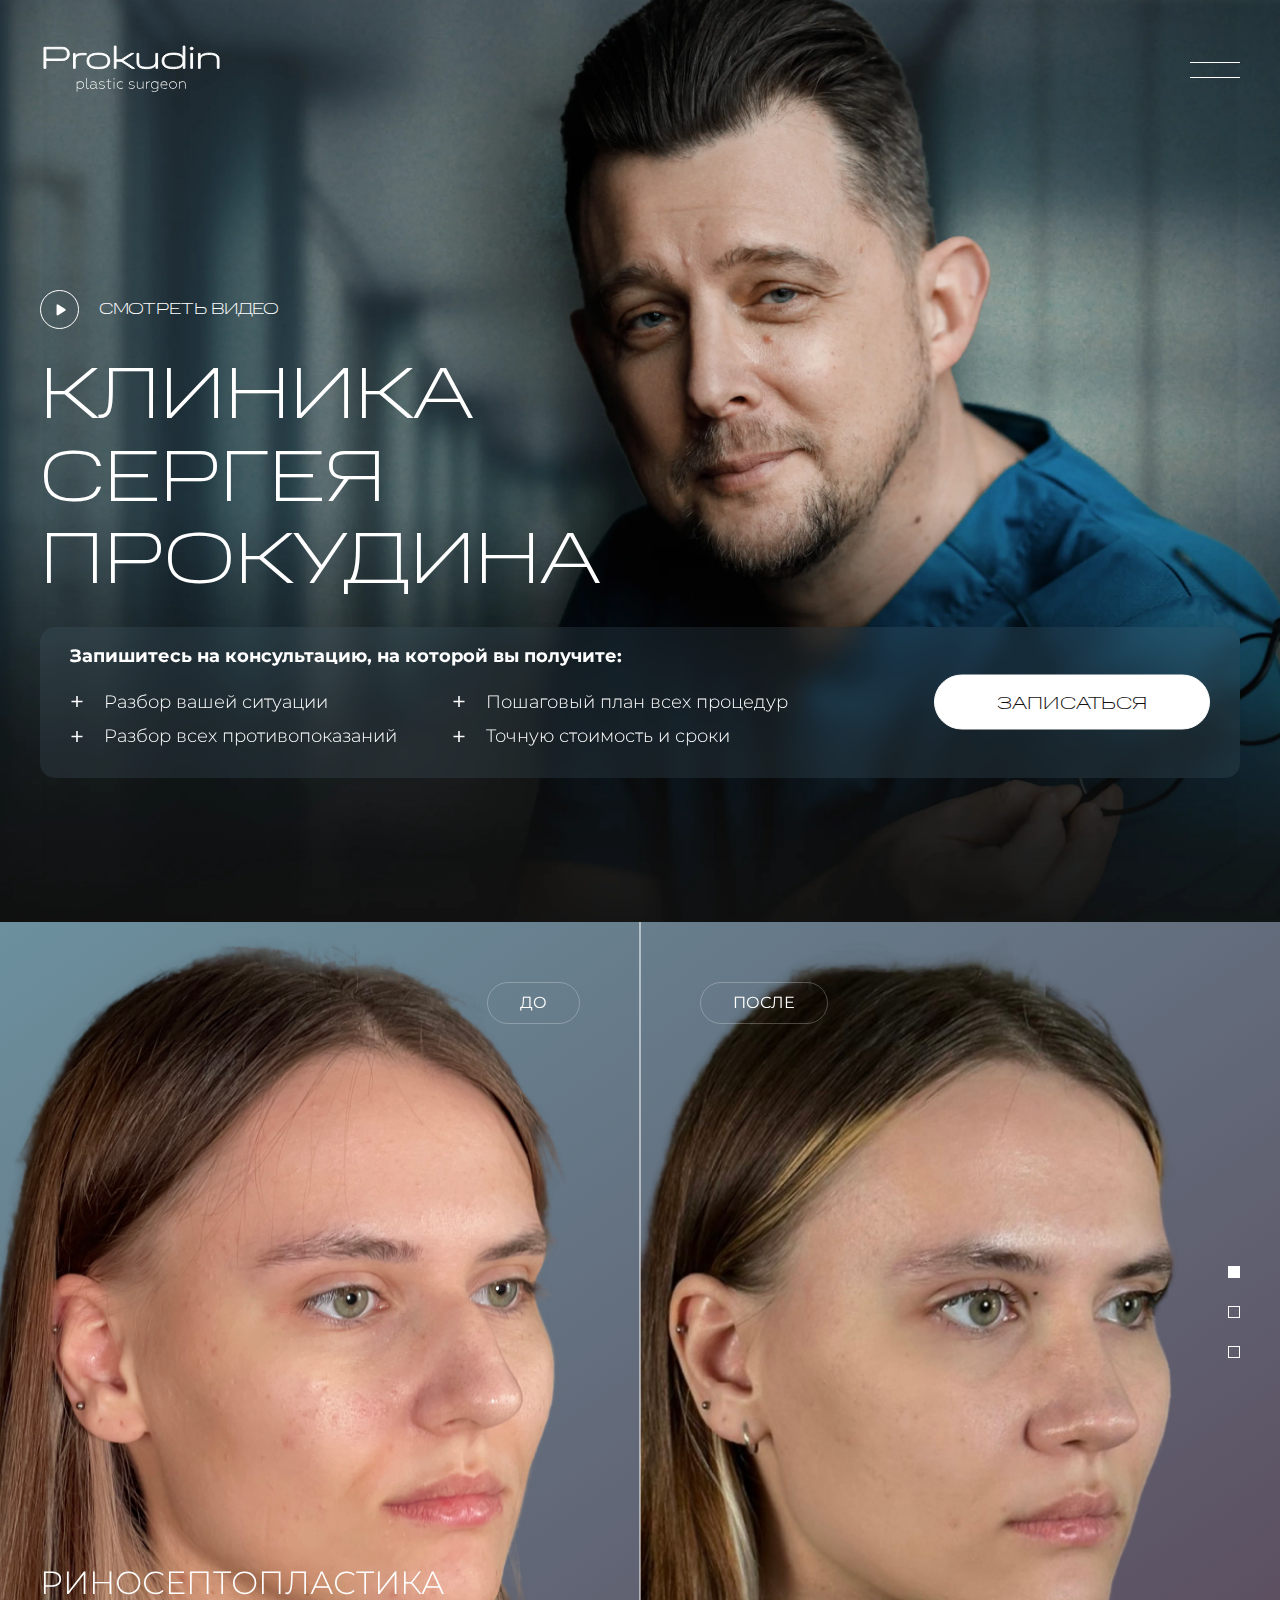
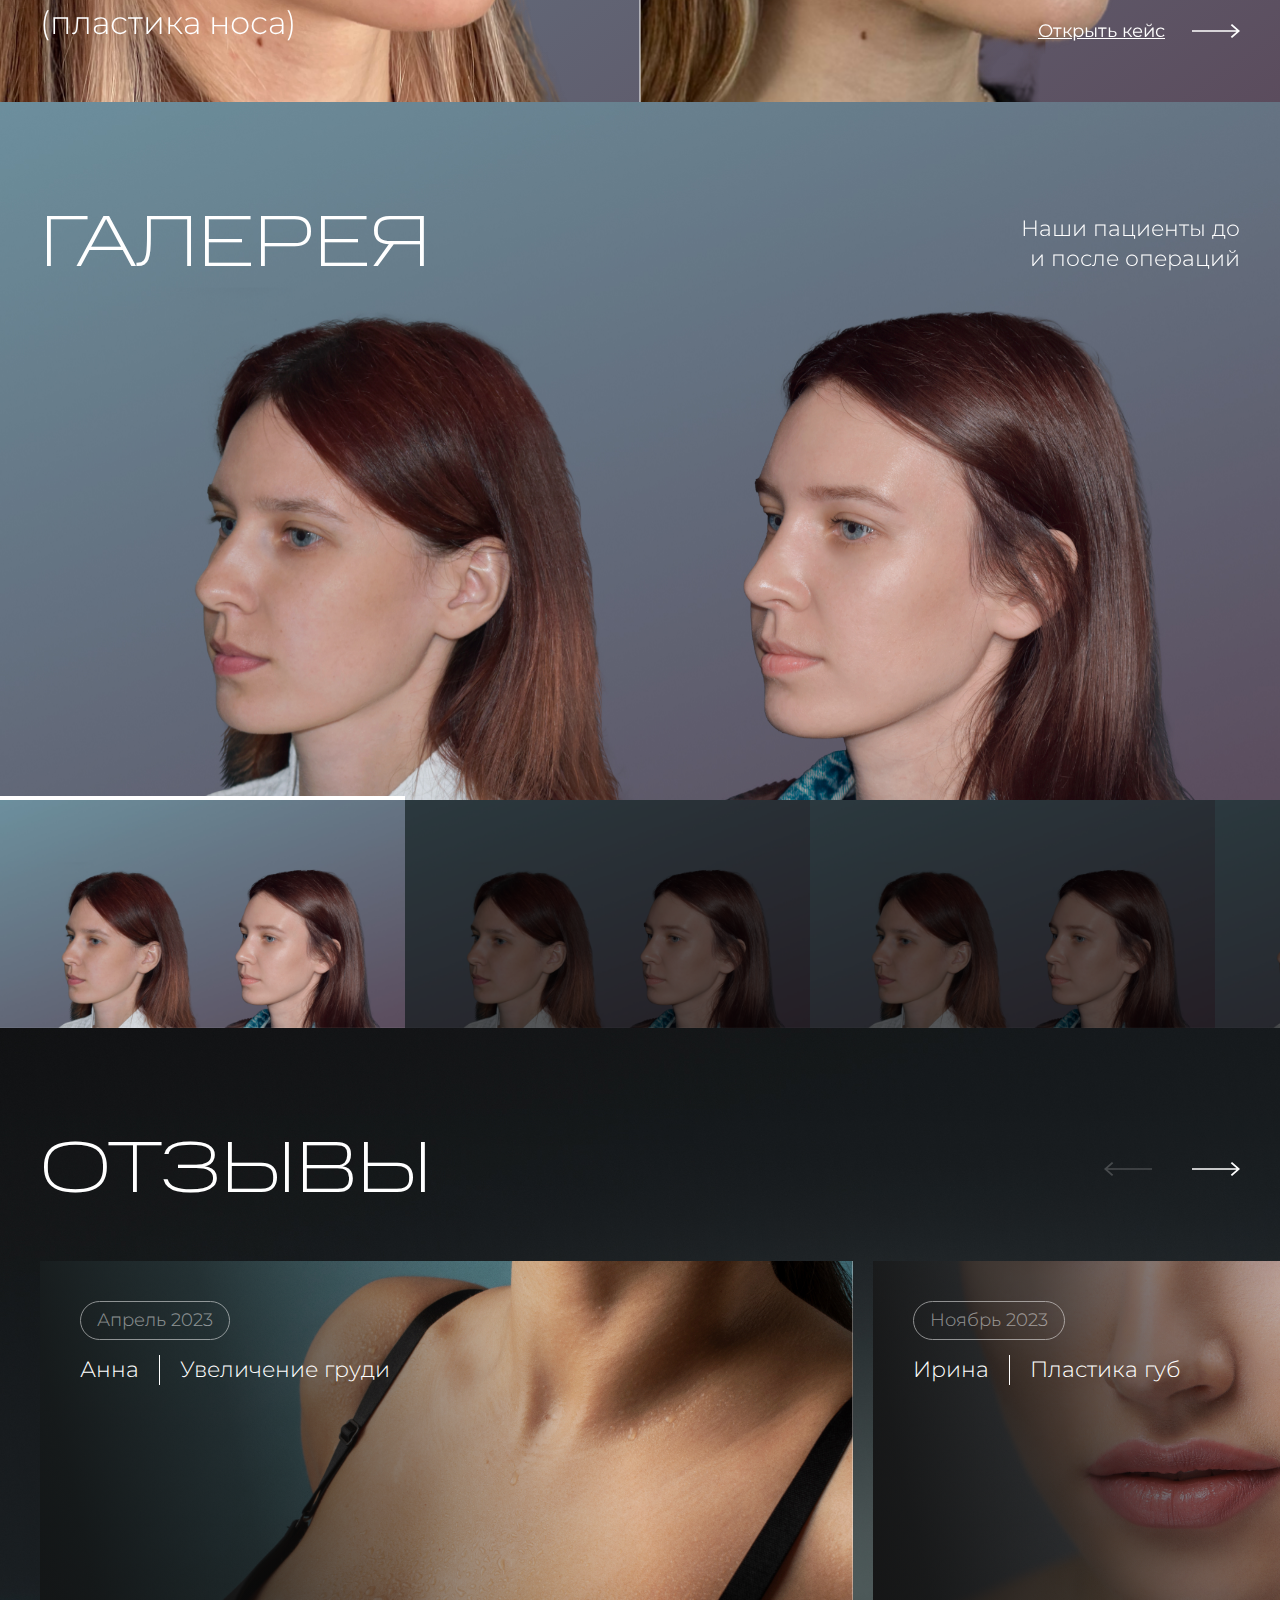
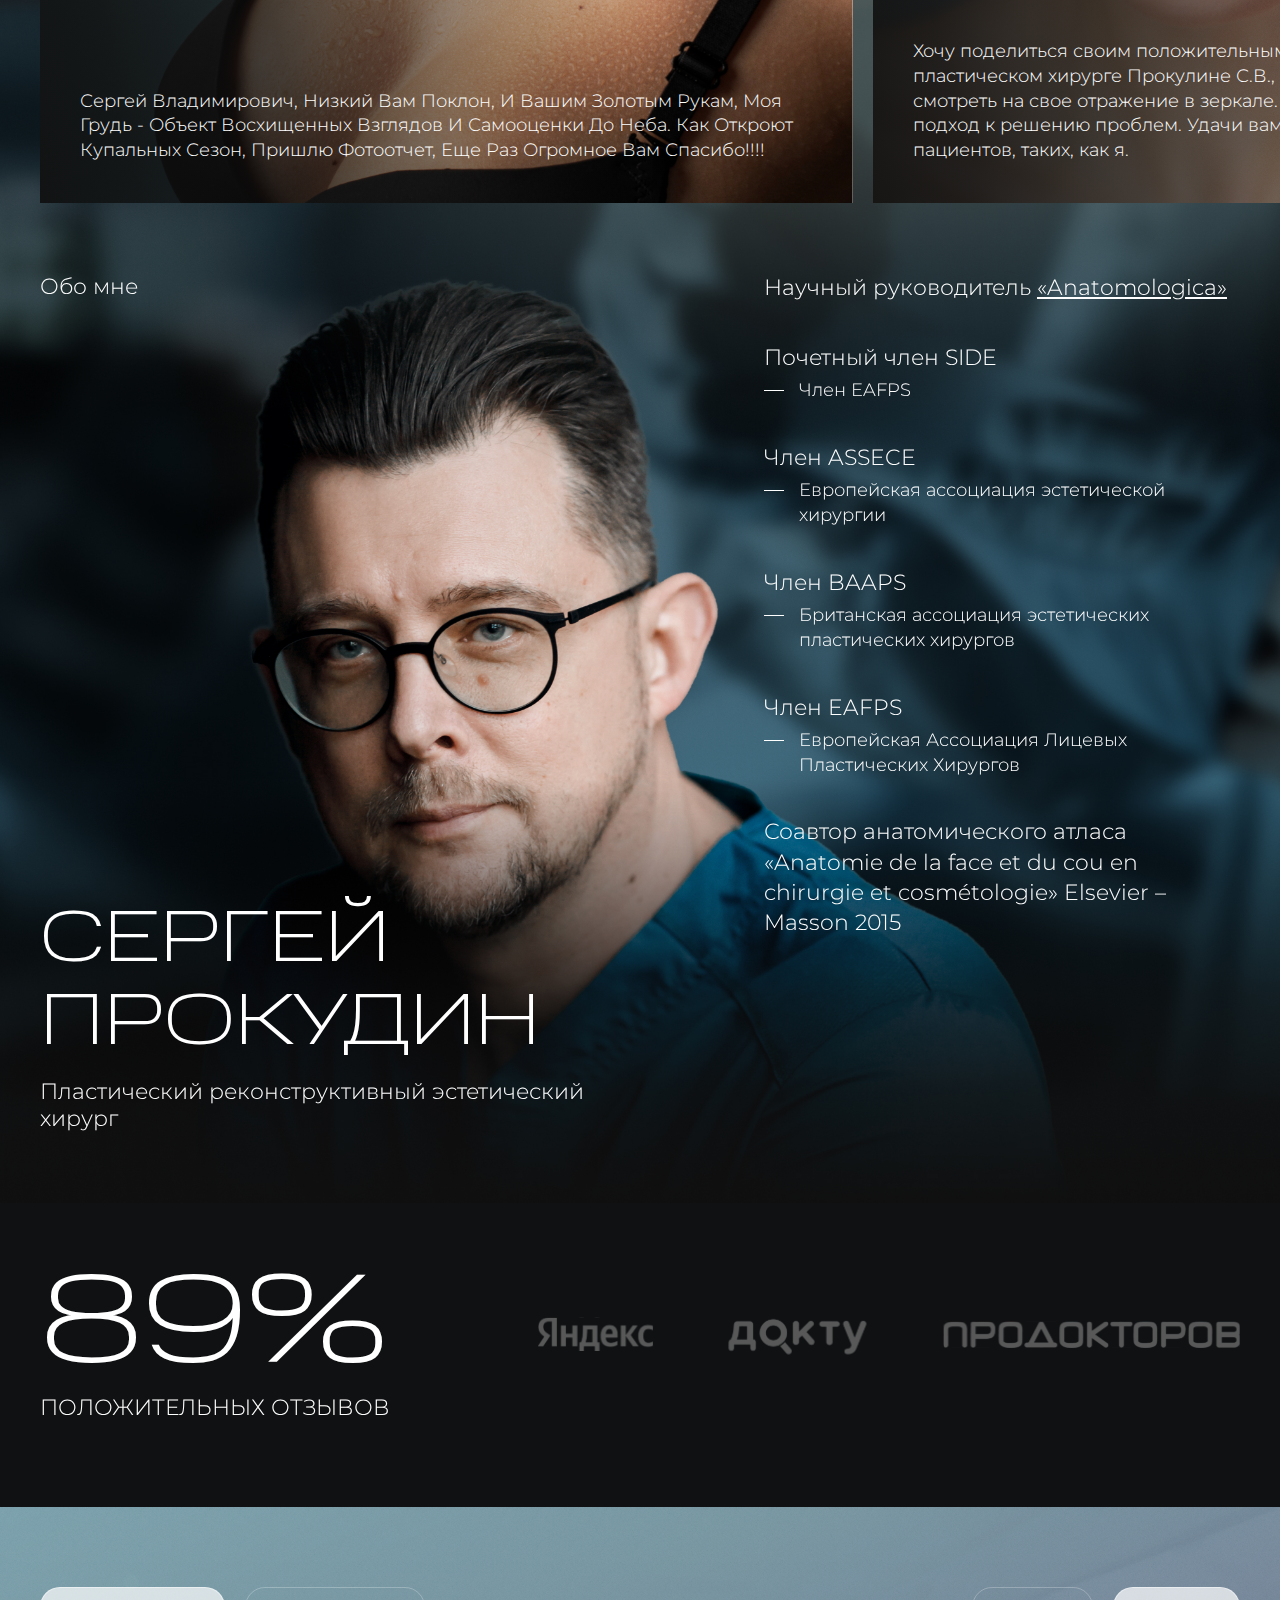
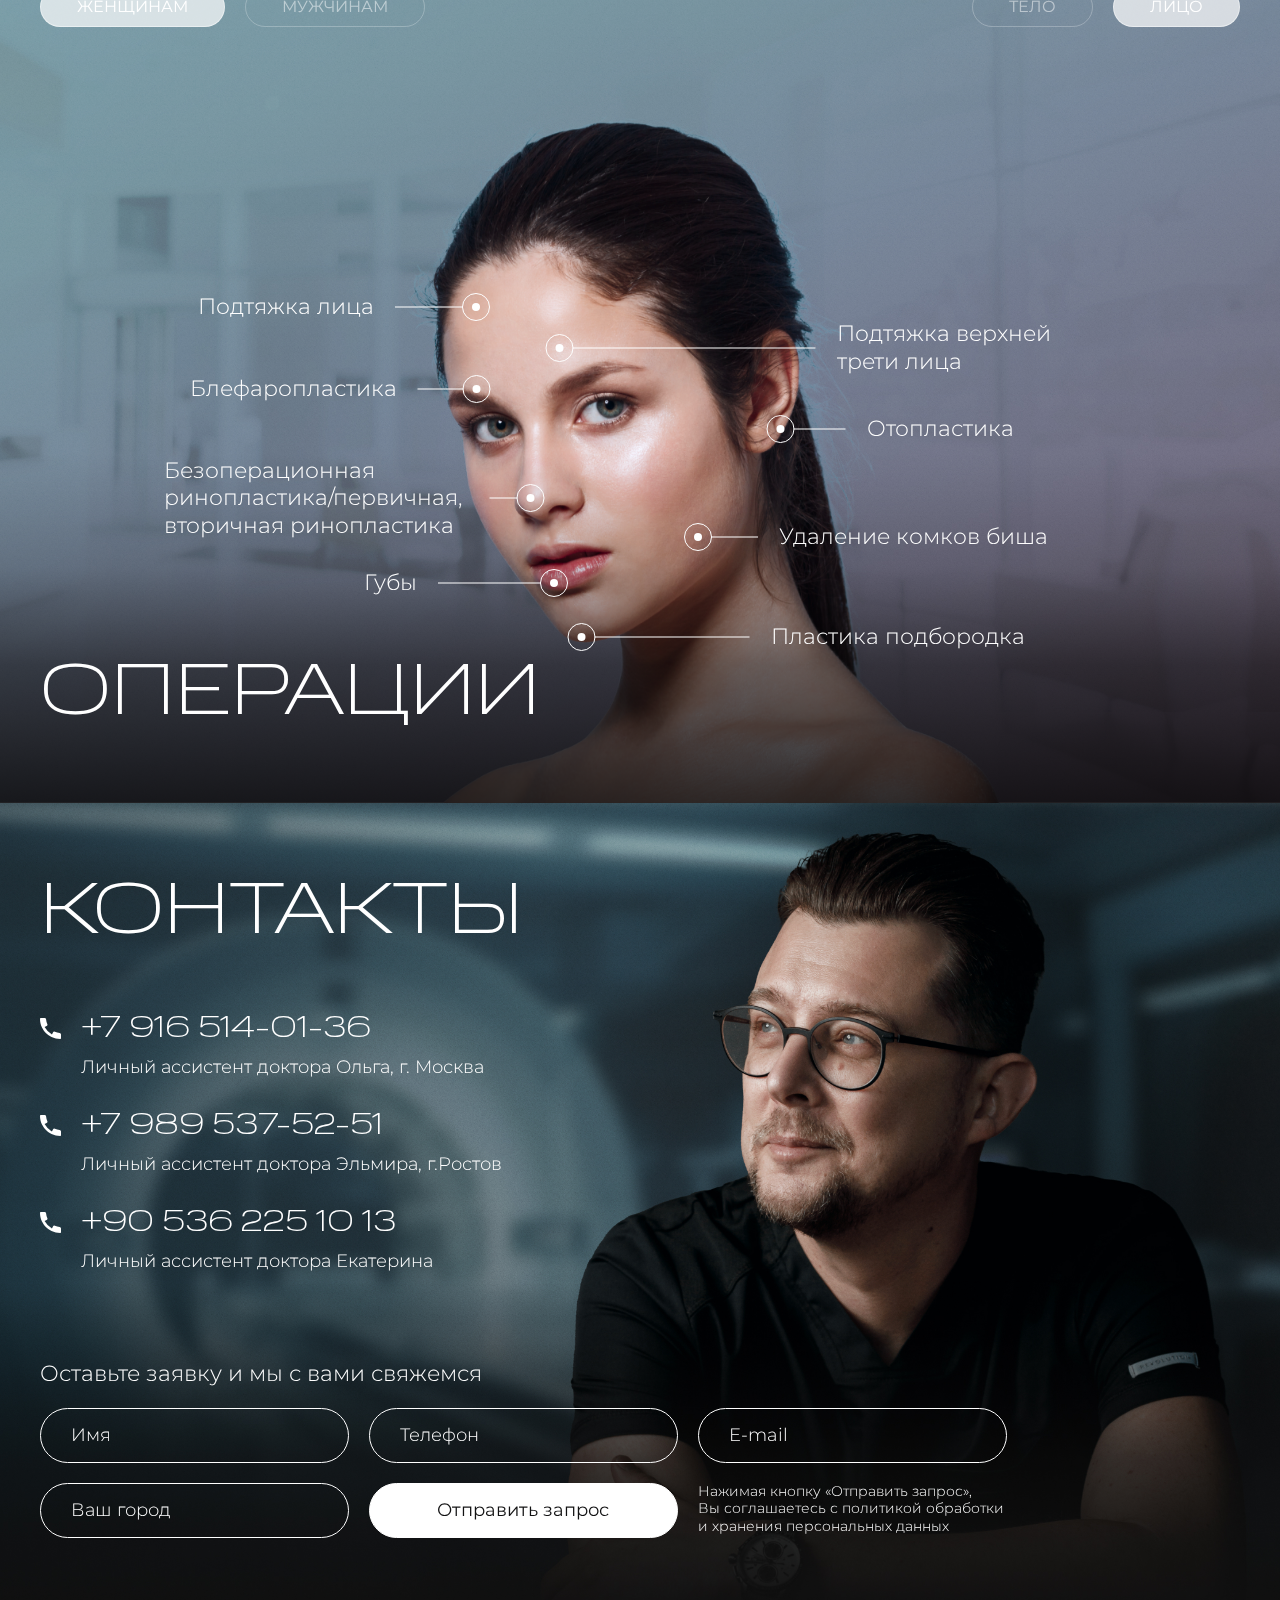
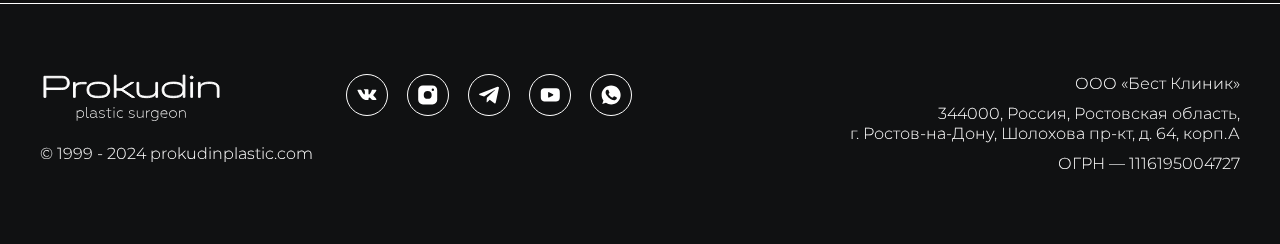
==== commit b9b9213f: "fix: Improvements" ====
--- a/index.html
+++ b/index.html
@@ -73,8 +73,8 @@
 							</div>
 						</div>
 						<picture class="main__bg">
-							<source srcset="img/main-bg.jpg" media="(min-width: 768px)">
-							<img src="img/main-bg-mobile.jpg" alt="Image">
+							<source srcset="img/main-bg.webp" media="(min-width: 768px)">
+							<img src="img/main-bg-mobile.webp" alt="Image">
 						</picture>
 					</div>
 				</div>
--- a/css/new.min.css
+++ b/css/new.min.css
@@ -1 +1 @@
-.main__body{max-width:none}@media screen and (max-width: 767px){.main__body{position:relative;z-index:1;padding-bottom:106px}}.main__body-inner{max-width:913px;width:100%}.main__link{margin-top:0}@media screen and (max-width: 767px){.main__link{position:absolute;left:50%;bottom:52px;z-index:20;-webkit-transform:translate(-50%, 0);-ms-transform:translate(-50%, 0);transform:translate(-50%, 0);min-width:-webkit-max-content;min-width:-moz-max-content;min-width:max-content}}.main__link+.main__heading{margin-top:25px}@media screen and (min-width: 768px)and (max-width: 1023px){.main__heading{max-width:420px;font-size:48px}}.main__consultation{margin-top:62px}@media screen and (min-width: 768px)and (max-width: 1899px){.main__consultation{margin-top:25px}}@media screen and (max-width: 767px){.main__consultation{margin-top:18px}}.main-consultation__wrap{position:relative;z-index:1}@media screen and (min-width: 768px)and (max-width: 1899px){.main-consultation__wrap{padding:18px 30px 30px;background:rgba(108,144,158,.15);border-radius:15px;-webkit-backdrop-filter:blur(12px);backdrop-filter:blur(12px)}}.main-consultation__title{display:block;margin-bottom:25px;width:-webkit-fit-content;width:-moz-fit-content;width:fit-content;font-size:22px;font-weight:bold}@media screen and (min-width: 768px)and (max-width: 1899px){.main-consultation__title{margin-bottom:23px;font-size:18px}}@media screen and (max-width: 767px){.main-consultation__title{margin-bottom:18px;font-size:16px}}.main-consultation__wrapper{display:-webkit-box;display:-ms-flexbox;display:flex;-webkit-box-align:center;-ms-flex-align:center;align-items:center;-webkit-box-pack:justify;-ms-flex-pack:justify;justify-content:space-between;width:100%}@media screen and (min-width: 1900px){.main-consultation__wrapper{padding:30px;background:rgba(108,144,158,.15);border-radius:15px;-webkit-backdrop-filter:blur(12px);backdrop-filter:blur(12px)}}@media screen and (min-width: 768px)and (max-width: 1023px){.main-consultation__wrapper{-webkit-box-align:end;-ms-flex-align:end;align-items:flex-end}}@media screen and (max-width: 767px){.main-consultation__wrapper{-webkit-box-orient:vertical;-webkit-box-direction:normal;-ms-flex-direction:column;flex-direction:column}}.main-consultation__list{display:-webkit-box;display:-ms-flexbox;display:flex;-ms-flex-wrap:wrap;flex-wrap:wrap;-webkit-box-flex:1;-ms-flex:1 1 auto;flex:1 1 auto}@media screen and (min-width: 1024px)and (max-width: 1899px){.main-consultation__list{max-width:730px}}@media screen and (max-width: 1023px){.main-consultation__list{width:100%}}.main-consultation__item{position:relative;z-index:1;display:block;padding-left:34px;width:-webkit-fit-content;width:-moz-fit-content;width:fit-content;font-size:18px;font-weight:300}.main-consultation__item::before{content:"";position:absolute;top:4px;left:0;z-index:1;display:block;min-width:14px;width:14px;height:14px;background-image:url(../img/sprite.svg#icon-plus);background-repeat:no-repeat;background-size:contain;background-position:center center}@media screen and (min-width: 1024px)and (max-width: 1899px){.main-consultation__item{width:calc(50% - 16.5px)}.main-consultation__item:nth-child(2n){margin-left:33px}.main-consultation__item:nth-child(n+3){margin-top:12px}}@media screen and (max-width: 1023px){.main-consultation__item{width:100%}}@media screen and (max-width: 767px){.main-consultation__item{font-size:16px}}@media screen and (min-width: 1900px){.main-consultation__item+.main-consultation__item{margin-left:30px}}@media screen and (max-width: 1023px){.main-consultation__item+.main-consultation__item{margin-top:14px}}.main-consultation__btn{margin-left:20px;min-width:276px;text-transform:uppercase}@media screen and (min-width: 1024px)and (max-width: 1199px){.main-consultation__btn{position:absolute;top:-43px;right:0;z-index:10;-webkit-transform:translate(0, -100%);-ms-transform:translate(0, -100%);transform:translate(0, -100%);margin-left:0}}@media screen and (min-width: 768px)and (max-width: 1023px){.main-consultation__btn{min-width:236px}}@media screen and (max-width: 767px){.main-consultation__btn{margin-top:29px;margin-left:0;min-width:auto;width:100%}}+.main__body{max-width:none}@media screen and (max-width: 767px){.main__body{position:relative;z-index:1;padding-bottom:106px}}.main__body-inner{max-width:913px;width:100%}.main__link{margin-top:0;font-family:"Normalidad Extended Var",sans-serif;-webkit-transition:all .25s ease-in-out;transition:all .25s ease-in-out}@media screen and (max-width: 767px){.main__link{position:absolute;left:50%;bottom:52px;z-index:20;-webkit-transform:translate(-50%, 0);-ms-transform:translate(-50%, 0);transform:translate(-50%, 0);min-width:-webkit-max-content;min-width:-moz-max-content;min-width:max-content}}.main__link+.main__heading{margin-top:25px}@media screen and (min-width: 768px)and (max-width: 1023px){.main__heading{max-width:420px;font-size:48px}}.main__consultation{margin-top:62px}@media screen and (min-width: 768px)and (max-width: 1899px){.main__consultation{margin-top:25px}}@media screen and (max-width: 767px){.main__consultation{margin-top:18px}}.main-consultation__wrap{position:relative;z-index:1}@media screen and (min-width: 768px)and (max-width: 1899px){.main-consultation__wrap{padding:18px 30px 30px;background:rgba(108,144,158,.15);border-radius:15px;-webkit-backdrop-filter:blur(12px);backdrop-filter:blur(12px)}}.main-consultation__title{display:block;margin-bottom:25px;width:-webkit-fit-content;width:-moz-fit-content;width:fit-content;font-size:22px;font-weight:bold}@media screen and (min-width: 768px)and (max-width: 1899px){.main-consultation__title{margin-bottom:23px;font-size:18px}}@media screen and (max-width: 767px){.main-consultation__title{margin-bottom:18px;font-size:16px}}.main-consultation__wrapper{display:-webkit-box;display:-ms-flexbox;display:flex;-webkit-box-align:center;-ms-flex-align:center;align-items:center;-webkit-box-pack:justify;-ms-flex-pack:justify;justify-content:space-between;width:100%}@media screen and (min-width: 1900px){.main-consultation__wrapper{padding:30px;background:rgba(108,144,158,.15);border-radius:15px;-webkit-backdrop-filter:blur(12px);backdrop-filter:blur(12px)}}@media screen and (min-width: 768px)and (max-width: 1023px){.main-consultation__wrapper{-webkit-box-align:end;-ms-flex-align:end;align-items:flex-end}}@media screen and (max-width: 767px){.main-consultation__wrapper{-webkit-box-orient:vertical;-webkit-box-direction:normal;-ms-flex-direction:column;flex-direction:column}}.main-consultation__list{display:-webkit-box;display:-ms-flexbox;display:flex;-ms-flex-wrap:wrap;flex-wrap:wrap;-webkit-box-flex:1;-ms-flex:1 1 auto;flex:1 1 auto}@media screen and (min-width: 1024px)and (max-width: 1899px){.main-consultation__list{max-width:730px}}@media screen and (max-width: 1023px){.main-consultation__list{width:100%}}.main-consultation__item{position:relative;z-index:1;display:block;padding-left:34px;width:-webkit-fit-content;width:-moz-fit-content;width:fit-content;font-size:18px;font-weight:300}.main-consultation__item::before{content:"";position:absolute;top:4px;left:0;z-index:1;display:block;min-width:14px;width:14px;height:14px;background-image:url(../img/sprite.svg#icon-plus);background-repeat:no-repeat;background-size:contain;background-position:center center}@media screen and (min-width: 1024px)and (max-width: 1899px){.main-consultation__item{width:calc(50% - 16.5px)}.main-consultation__item:nth-child(2n){margin-left:33px}.main-consultation__item:nth-child(n+3){margin-top:12px}}@media screen and (max-width: 1023px){.main-consultation__item{width:100%}}@media screen and (max-width: 767px){.main-consultation__item{font-size:16px}}@media screen and (min-width: 1900px){.main-consultation__item+.main-consultation__item{margin-left:30px}}@media screen and (max-width: 1023px){.main-consultation__item+.main-consultation__item{margin-top:14px}}.main-consultation__btn{margin-left:20px;min-width:276px;font-family:"Normalidad Extended Var",sans-serif;text-transform:uppercase}@media screen and (min-width: 1200px)and (max-width: 1899px){.main-consultation__btn{position:absolute;top:50%;right:30px;z-index:10;-webkit-transform:translate(0, -50%);-ms-transform:translate(0, -50%);transform:translate(0, -50%)}}@media screen and (min-width: 1024px)and (max-width: 1199px){.main-consultation__btn{position:absolute;top:-43px;right:0;z-index:10;-webkit-transform:translate(0, -100%);-ms-transform:translate(0, -100%);transform:translate(0, -100%);margin-left:0}}@media screen and (min-width: 768px)and (max-width: 1023px){.main-consultation__btn{min-width:236px}}@media screen and (max-width: 767px){.main-consultation__btn{margin-top:29px;margin-left:0;min-width:auto;width:100%}}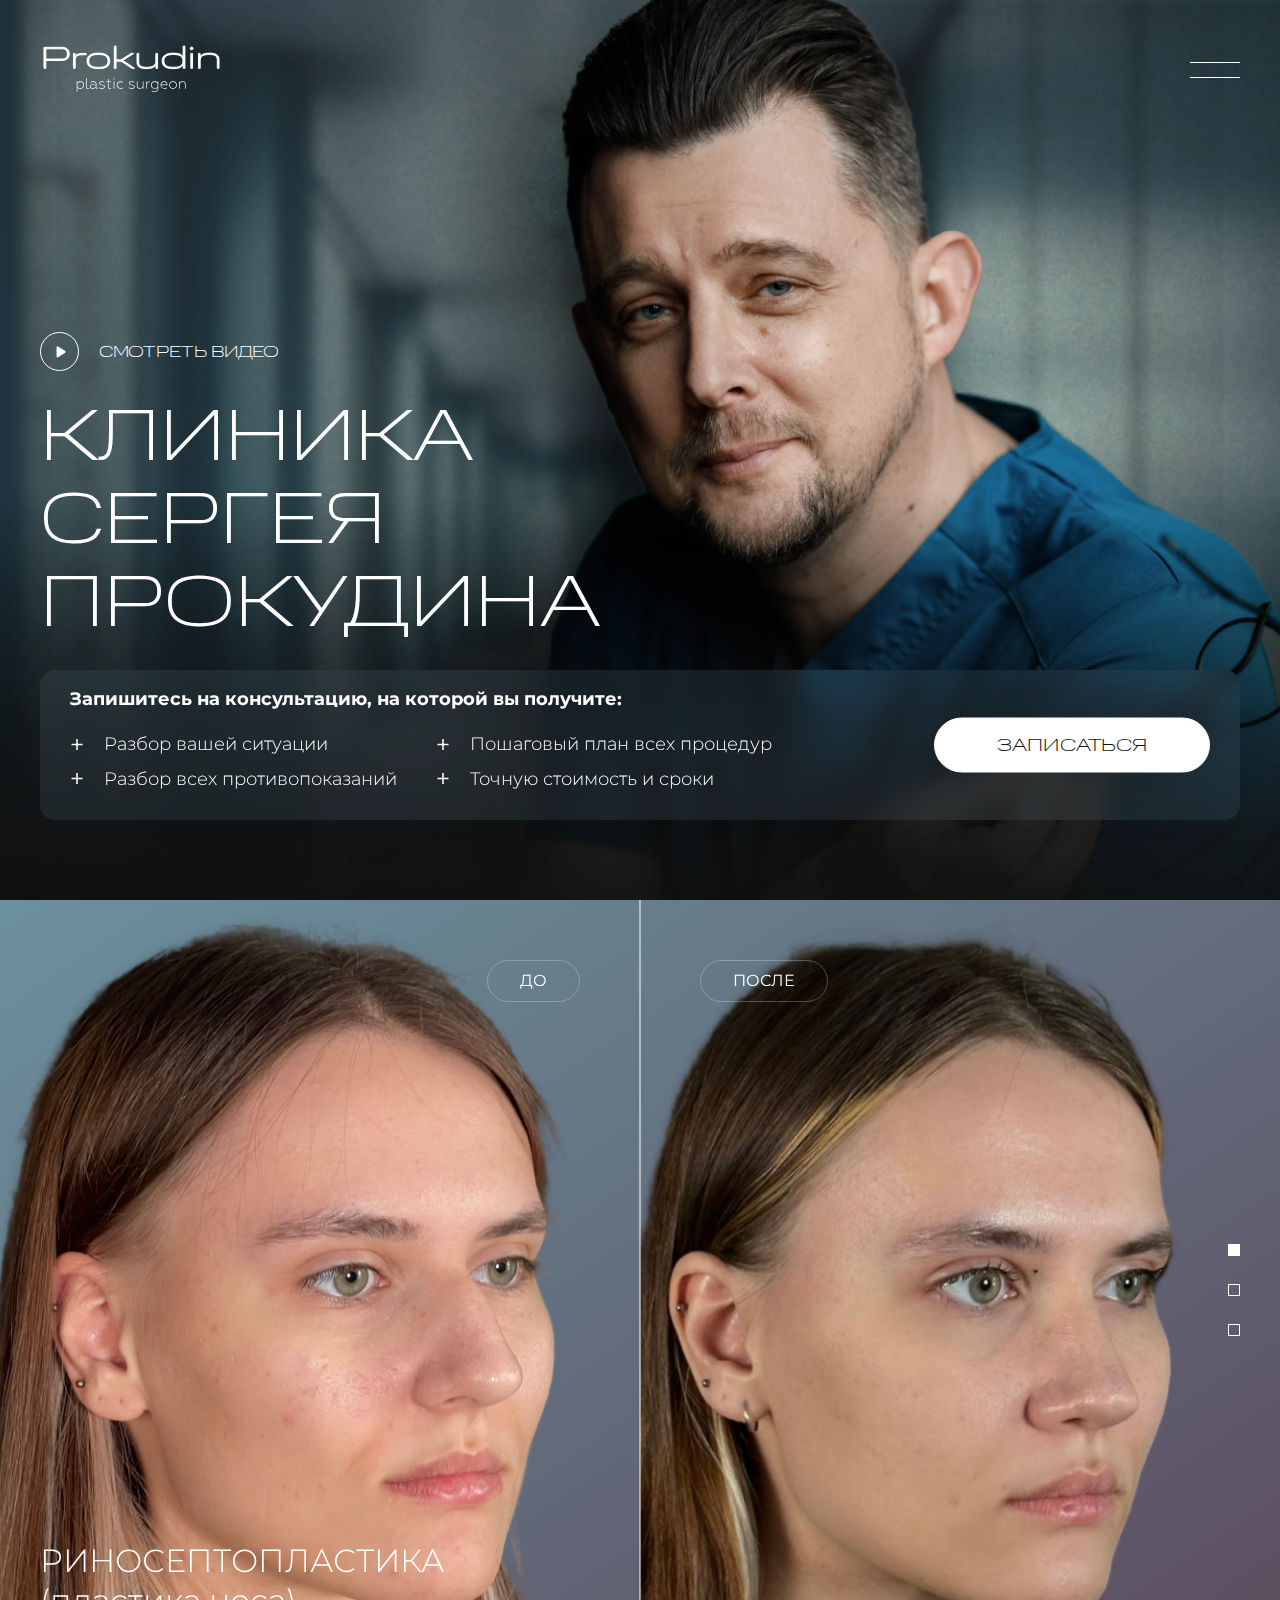
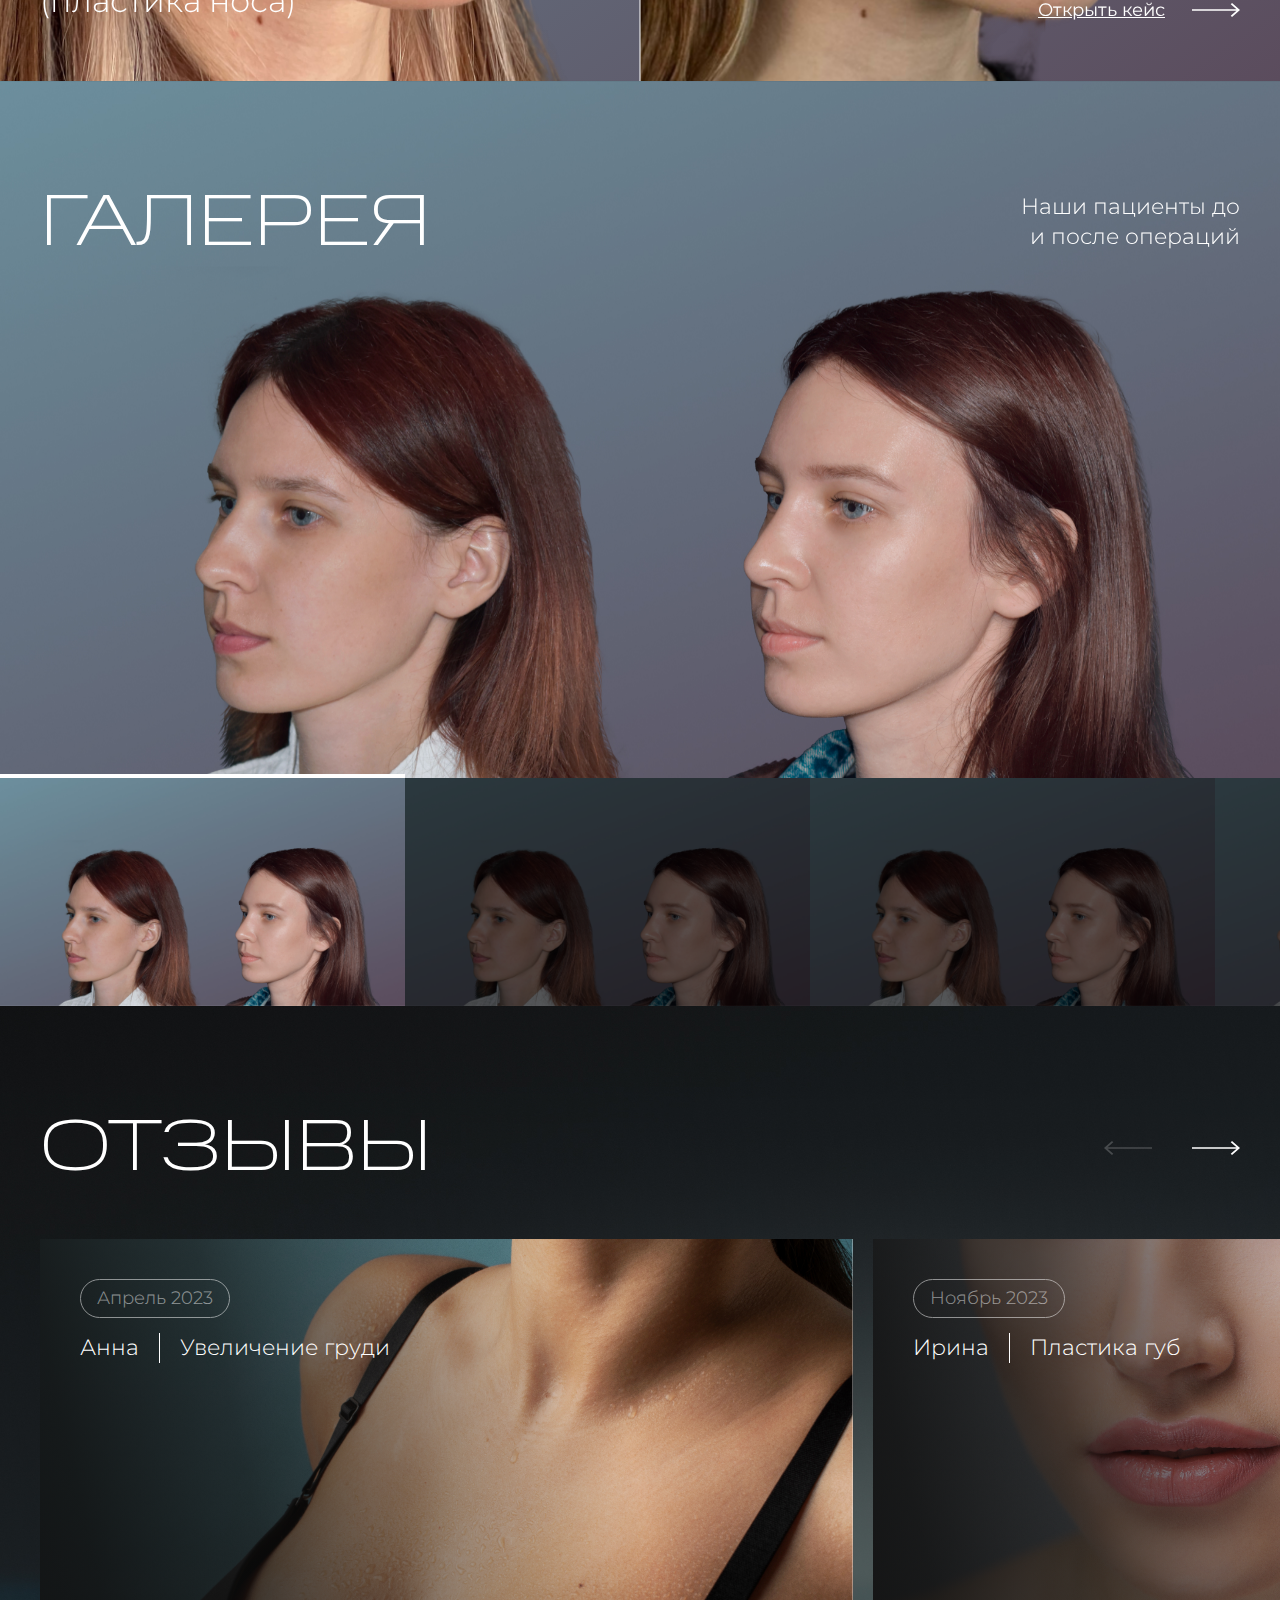
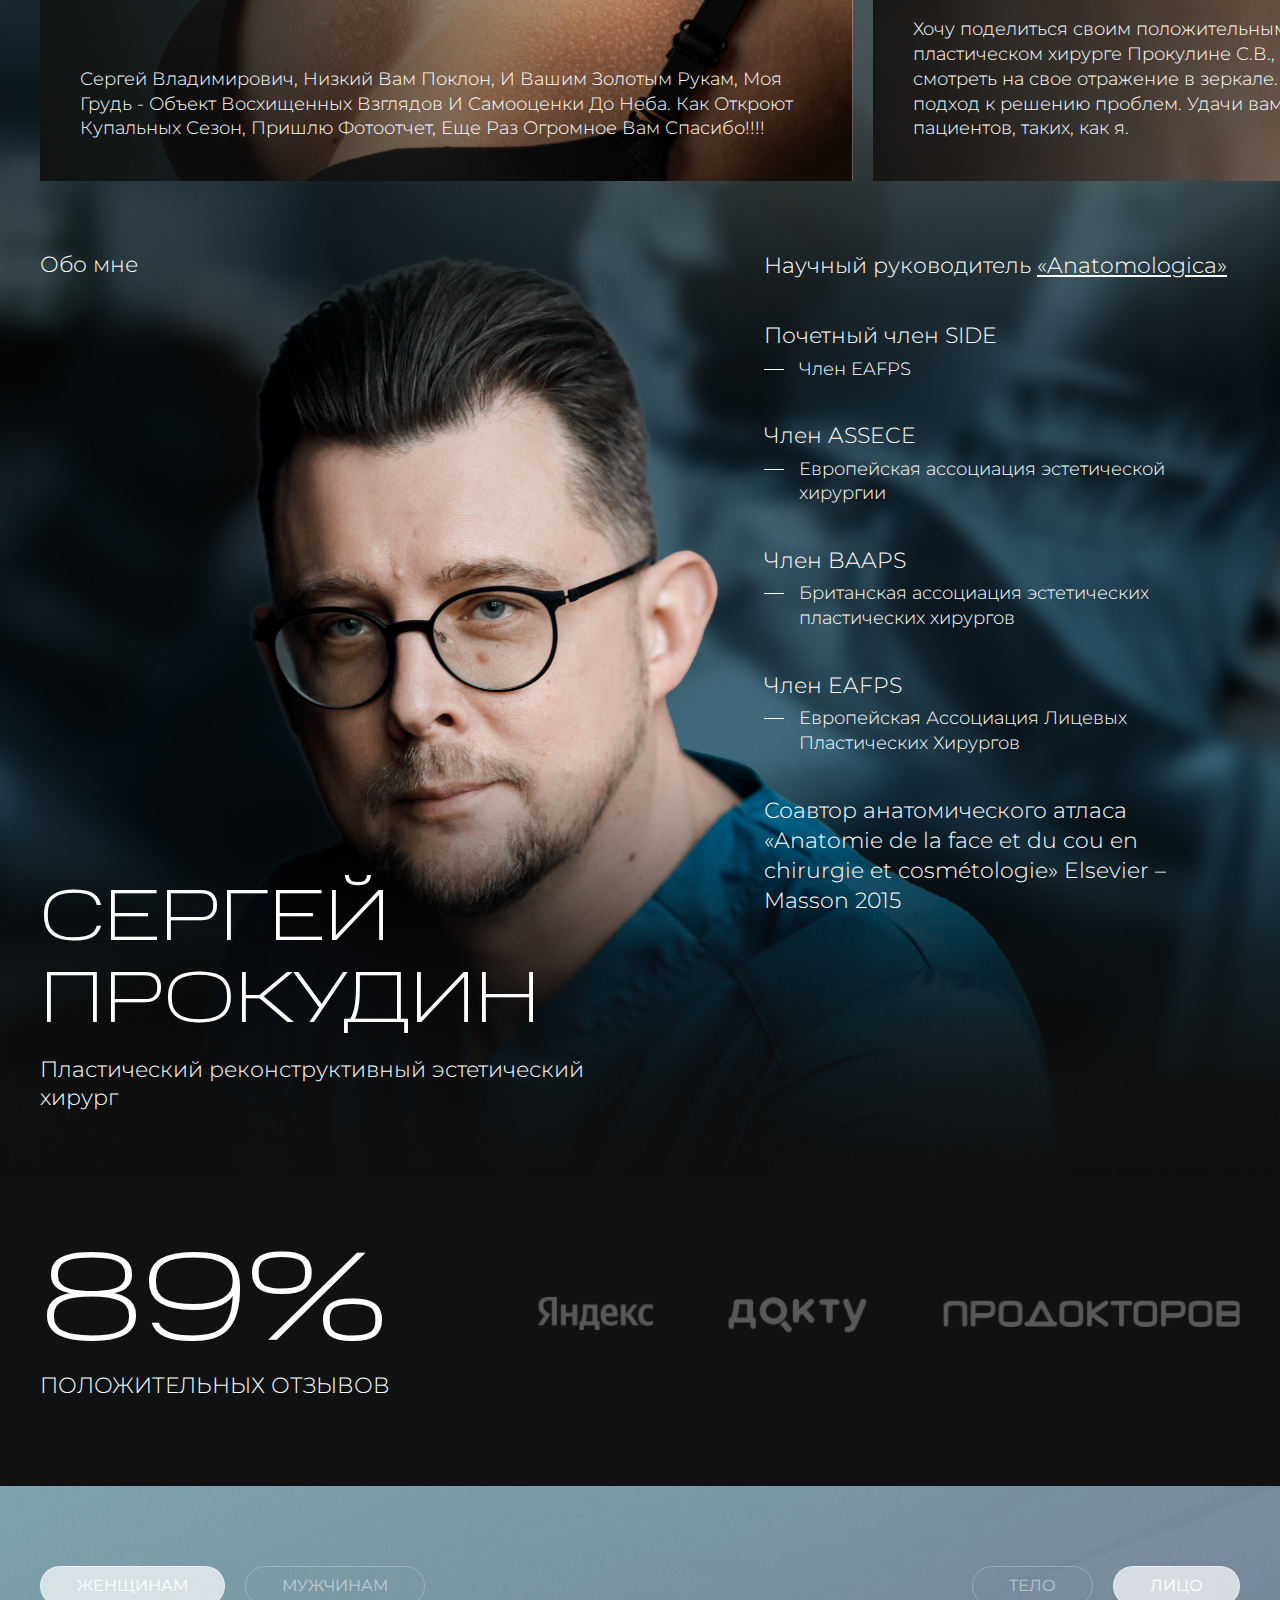
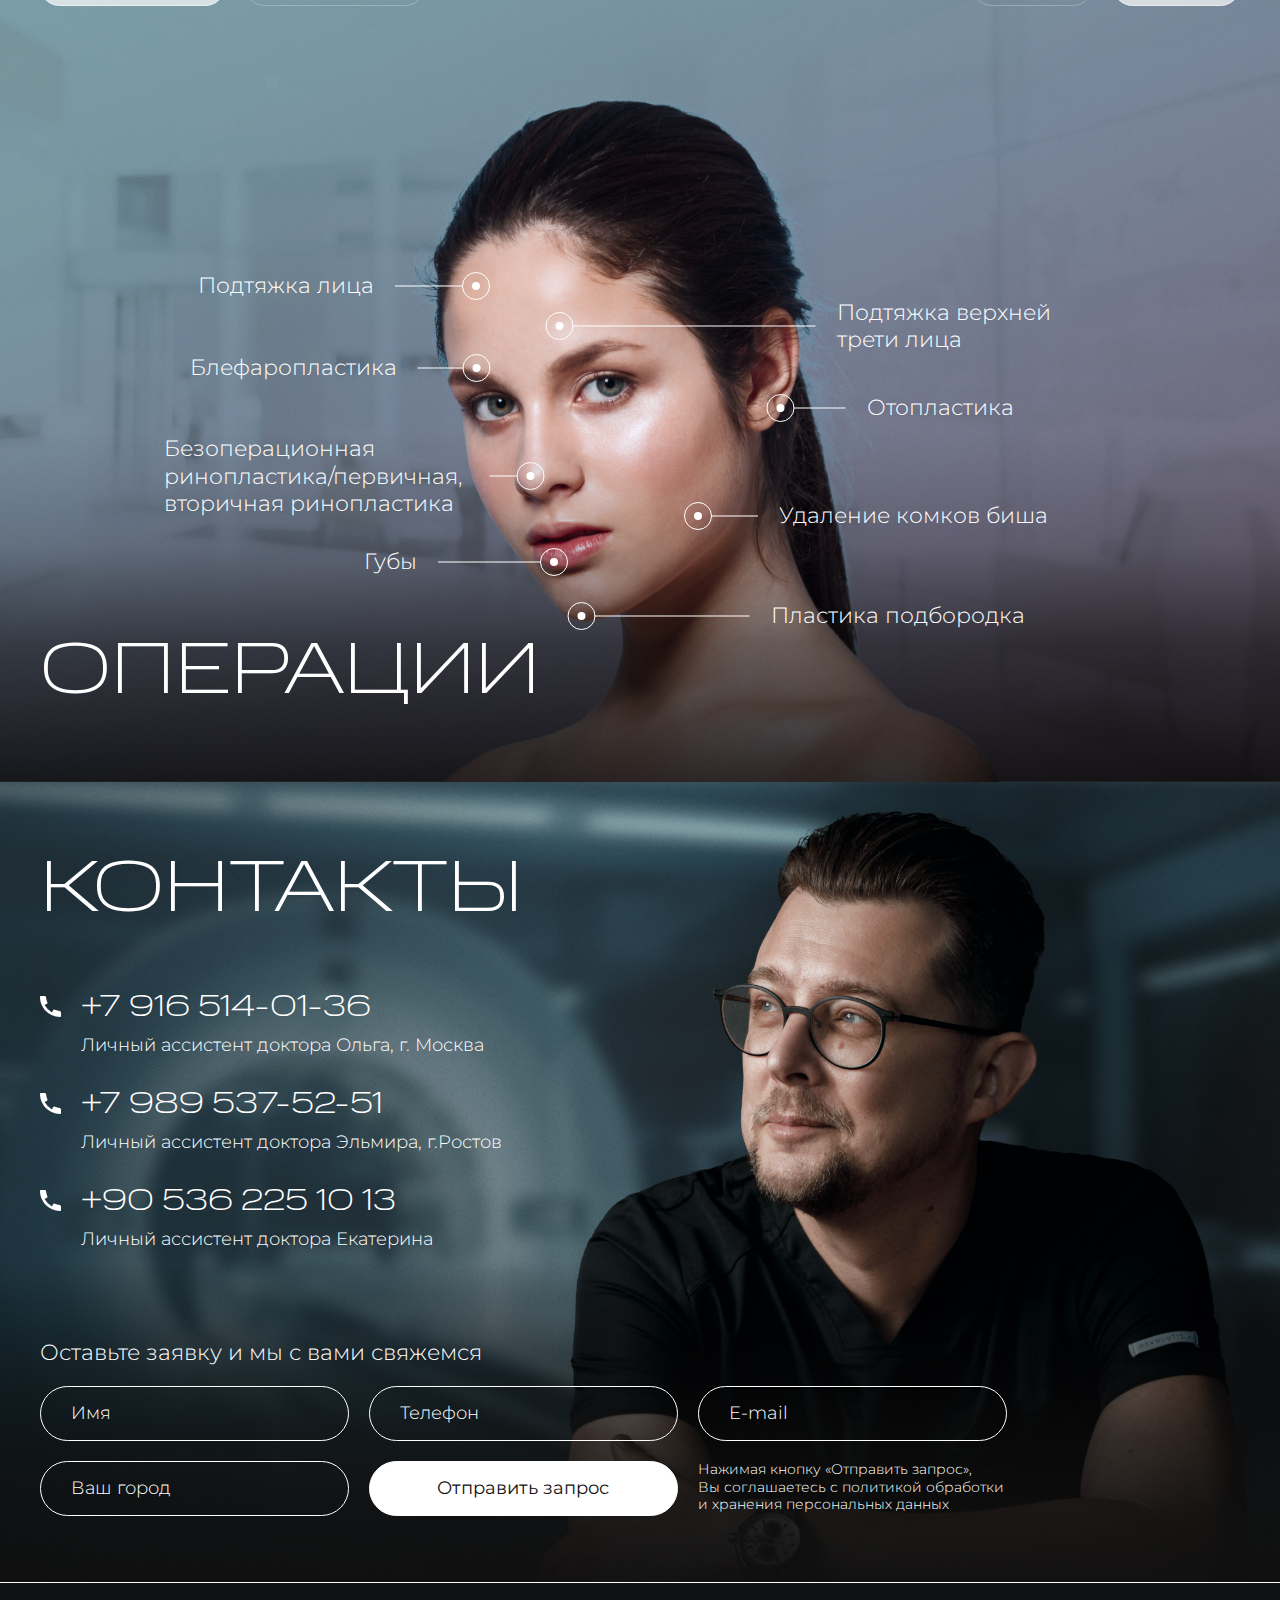
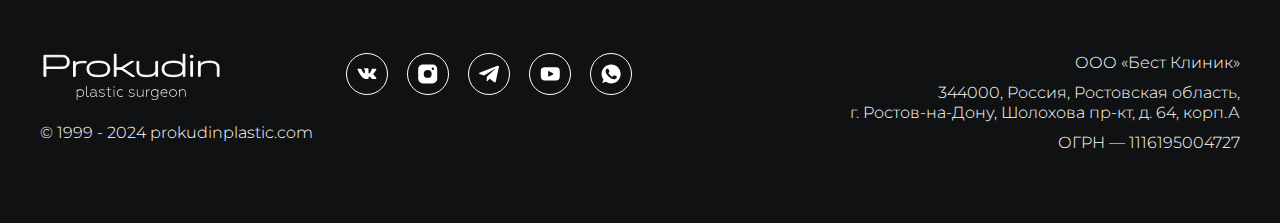
==== commit 11be3a8a: "fix: Improvements" ====
--- a/index.html
+++ b/index.html
@@ -67,7 +67,9 @@
 											<li class="main-consultation__item">Разбор всех противопоказаний</li>
 											<li class="main-consultation__item">Точную стоимость и сроки</li>
 										</ul>
-										<a href="#" class="main-consultation__btn btn">Записаться</a>
+										<a href="#" class="main-consultation__btn btn">
+											<span>Записаться <span>на консультацию</span></span>
+										</a>
 									</div>
 								</div>
 							</div>
--- a/css/app.min.css
+++ b/css/app.min.css
@@ -1 +1 @@
-body{position:relative;overflow-x:hidden;font-family:"Montserrat",sans-serif;font-size:16px;line-height:1.25;color:#fff;background:#101112}ul,ol,li{display:block;padding:0;margin:0;list-style:none}h1,h2,h3,h4,h5,h6{margin:0;font-weight:normal;line-height:1.25}p{margin:0}a{display:inline-block;color:#fff;text-decoration:none;-webkit-transition:all .25s ease-in-out;transition:all .25s ease-in-out}a:hover{text-decoration:none;color:#fff}a:active{color:#fff}input[type=number]{-moz-appearance:textfield}input[type=number]::-webkit-outer-spin-button,input[type=number]::-webkit-inner-spin-button{display:none;-webkit-appearance:none;appearance:none;margin:0}picture{display:block}img{max-width:100%}svg{-webkit-transition:all .25s ease-in-out;transition:all .25s ease-in-out}.container{margin:0 auto;padding:0 100px;max-width:1920px;width:100%}@media screen and (min-width: 768px)and (max-width: 1399px){.container{padding:0 40px}}@media screen and (max-width: 767px){.container{padding:0 20px}}.btn{display:-webkit-box;display:-ms-flexbox;display:flex;-webkit-box-align:center;-ms-flex-align:center;align-items:center;-webkit-box-pack:center;-ms-flex-pack:center;justify-content:center;padding:15.25px 30px;width:-webkit-fit-content;width:-moz-fit-content;width:fit-content;font-size:18px;font-weight:normal;line-height:1.25;text-align:center;color:#111112;background:#fff;border:1px solid #fff;border-radius:1000px;-webkit-transition:all .25s ease-in-out;transition:all .25s ease-in-out}.btn:focus{outline:none}.btn:hover{color:#111112}.btn--border{color:#fff;background:rgba(0,0,0,0)}.btn--border:hover{color:#fff}@media screen and (hover: hover){.btn--border:hover{color:#111112;background:#fff}}.input-field__inner{position:relative;z-index:1}.input-field__input{-webkit-appearance:none;-moz-appearance:none;appearance:none;display:block;padding:15.25px 30px;width:100%;font-size:18px;font-weight:300;color:#fff;background:rgba(0,0,0,0);border:1px solid #fff;border-radius:1000px;-webkit-transition:all .25s ease-in-out;transition:all .25s ease-in-out}.input-field__input::-webkit-input-placeholder{opacity:1;color:#fff}.input-field__input::-moz-placeholder{opacity:1;color:#fff}.input-field__input:-ms-input-placeholder{opacity:1;color:#fff}.input-field__input::-ms-input-placeholder{opacity:1;color:#fff}.input-field__input::placeholder{opacity:1;color:#fff}.input-field__input:focus{outline:none;color:#111112;background:#fff}.input-field__input:focus::-webkit-input-placeholder{color:#111112}.input-field__input:focus::-moz-placeholder{color:#111112}.input-field__input:focus:-ms-input-placeholder{color:#111112}.input-field__input:focus::-ms-input-placeholder{color:#111112}.input-field__input:focus::placeholder{color:#111112}.c-socnav__list{display:-webkit-box;display:-ms-flexbox;display:flex;-webkit-box-align:center;-ms-flex-align:center;align-items:center;width:-webkit-fit-content;width:-moz-fit-content;width:fit-content}.c-socnav__item+.c-socnav__item{margin-left:19px}@media screen and (max-width: 767px){.c-socnav__item+.c-socnav__item{margin-left:16px}}.c-socnav__link{display:-webkit-box;display:-ms-flexbox;display:flex;-webkit-box-align:center;-ms-flex-align:center;align-items:center;-webkit-box-pack:center;-ms-flex-pack:center;justify-content:center;padding:0;min-width:42px;width:42px;height:42px;background:rgba(0,0,0,0);border:1px solid #fff;border-radius:50%}@media screen and (hover: hover){.c-socnav__link:hover{background:#fff}.c-socnav__link:hover>svg{color:#111112}}@media screen and (max-width: 767px){.c-socnav__link{min-width:36px;width:36px;height:36px}}.c-socnav__icon{min-width:20px;width:20px;height:20px;color:#fff}@media screen and (max-width: 767px){.c-socnav__icon{min-width:16px;width:16px;height:16px}}.header{position:relative;z-index:100}.header__wrapper{display:-webkit-box;display:-ms-flexbox;display:flex;-webkit-box-align:center;-ms-flex-align:center;align-items:center;-webkit-box-pack:justify;-ms-flex-pack:justify;justify-content:space-between;padding:45px 0}.header__logotype{display:block;overflow:hidden;min-width:183px;width:183px;height:50px}.header__logotype img{display:block;width:100%;height:100%;-o-object-fit:contain;object-fit:contain}@media screen and (max-width: 767px){.header__logotype{min-width:155px;width:155px;height:43px}}.hamburger{position:relative;z-index:1;display:block;padding:0;min-width:50px;width:50px;height:50px;font-size:0;background:rgba(0,0,0,0);border:none;border-radius:0;-webkit-transition:all .25s ease-in-out;transition:all .25s ease-in-out}.hamburger:focus{outline:none}.hamburger.is--active .hamburger__inner:first-child{top:24.5px;-webkit-transform:rotate(45deg);-ms-transform:rotate(45deg);transform:rotate(45deg)}.hamburger.is--active .hamburger__inner:last-child{top:24.5px;-webkit-transform:rotate(-45deg);-ms-transform:rotate(-45deg);transform:rotate(-45deg)}@media screen and (hover: hover){.hamburger:hover{opacity:.7}}.hamburger__inner{position:absolute;left:0;z-index:1;display:block;width:100%;height:1px;background:#fff;-webkit-transition:all .25s ease-in-out;transition:all .25s ease-in-out}.hamburger__inner:first-child{top:17px}.hamburger__inner:last-child{top:32px}.footer{position:relative;z-index:1;padding:70px 0;color:#fff;background:#101112;border-top:1px solid #fff}@media screen and (max-width: 767px){.footer{padding:60px 0}}.footer__wrapper{display:-webkit-box;display:-ms-flexbox;display:flex;-webkit-box-align:start;-ms-flex-align:start;align-items:flex-start;-webkit-box-pack:justify;-ms-flex-pack:justify;justify-content:space-between}@media screen and (max-width: 1023px){.footer__wrapper{-webkit-box-orient:vertical;-webkit-box-direction:normal;-ms-flex-direction:column;flex-direction:column}}@media screen and (min-width: 1024px){.footer__block:nth-child(2){margin-left:33px;margin-right:auto}.footer__block:last-child{margin-left:33px;text-align:right}.footer__block:last-child .footer__copyright{margin-left:auto}}@media screen and (max-width: 1023px){.footer__block+.footer__block{margin-top:30px}}.footer__logotype{display:block;overflow:hidden;min-width:183px;width:183px;height:50px}.footer__logotype img{display:block;width:100%;height:100%;-o-object-fit:contain;object-fit:contain}@media screen and (max-width: 767px){.footer__logotype{min-width:155px;width:155px;height:43px}}.footer__logotype+.footer__copyright{margin-top:20px}.footer__copyright{display:block;width:-webkit-fit-content;width:-moz-fit-content;width:fit-content;font-size:16px;font-weight:300}@media screen and (min-width: 1024px){.footer__copyright--mobile{display:none}}@media screen and (max-width: 1023px){.footer__copyright--desktop{display:none}}.footer__copyright+.footer__copyright{margin-top:10px}@media screen and (max-width: 1023px){.footer__copyright+.footer__copyright--mobile{margin-top:30px}}.menu{position:fixed;top:0;right:0;bottom:0;left:0;z-index:1000;-webkit-transform:translate3d(0, 0, 0);transform:translate3d(0, 0, 0);display:block;overflow-x:hidden;overflow-y:auto;max-height:100dvh;width:100%;height:100%;background:rgba(0,0,0,.65);-webkit-backdrop-filter:blur(5px);backdrop-filter:blur(5px);visibility:hidden;opacity:0;pointer-events:none;-webkit-transition:all .15s ease;transition:all .15s ease}.menu.is--active{visibility:visible;opacity:1;pointer-events:all}.menu.is--active .menu__nav{-webkit-transform:scale(1) translate(0, 0);-ms-transform:scale(1) translate(0, 0);transform:scale(1) translate(0, 0);opacity:1}.menu__close{position:absolute;top:50px;right:100px;z-index:50;display:-webkit-box;display:-ms-flexbox;display:flex;-webkit-box-align:center;-ms-flex-align:center;align-items:center;-webkit-box-pack:center;-ms-flex-pack:center;justify-content:center;padding:0;min-width:36px;width:36px;height:36px;font-size:0;background:rgba(0,0,0,0);border:none;border-radius:0;-webkit-transition:all .25s ease-in-out;transition:all .25s ease-in-out}.menu__close:focus{outline:none}@media screen and (hover: hover){.menu__close:hover{opacity:.7}}@media screen and (min-width: 768px)and (max-width: 1399px){.menu__close{right:40px}}@media screen and (max-width: 767px){.menu__close{right:32px}}.menu__nav{position:relative;z-index:10;-webkit-transform:scale(0.9) translate(0, 10%);-ms-transform:scale(0.9) translate(0, 10%);transform:scale(0.9) translate(0, 10%);display:-webkit-box;display:-ms-flexbox;display:flex;-webkit-box-orient:vertical;-webkit-box-direction:normal;-ms-flex-direction:column;flex-direction:column;-webkit-box-pack:center;-ms-flex-pack:center;justify-content:center;-webkit-box-align:center;-ms-flex-align:center;align-items:center;height:100%;opacity:0;-webkit-transition:all .15s ease;transition:all .15s ease}.menu__item+.menu__item{margin-top:50px}@media screen and (max-width: 767px){.menu__item+.menu__item{margin-top:40px}}.menu__link{display:block;margin-right:auto;margin-left:auto;width:-webkit-fit-content;width:-moz-fit-content;width:fit-content;font-size:35px;font-weight:normal;text-transform:uppercase;text-align:center;border-bottom:1px solid rgba(0,0,0,0)}@media screen and (hover: hover){.menu__link:hover{border-color:#fff}}@media screen and (max-width: 767px){.menu__link{font-size:30px}}.modal{position:fixed;top:0;right:0;bottom:0;left:0;z-index:3000;-webkit-transform:translate3d(0, 0, 0);transform:translate3d(0, 0, 0);overflow-x:hidden;overflow-y:auto;width:100%;height:100%;max-height:100dvh;background:rgba(0,0,0,.7);visibility:hidden;opacity:0;pointer-events:none;-webkit-transition:all .15s ease;transition:all .15s ease}.modal.is--active{visibility:visible;opacity:1;pointer-events:all}.modal.is--active .modal__wrap{-webkit-transform:scale(1) translate(0, 0);-ms-transform:scale(1) translate(0, 0);transform:scale(1) translate(0, 0);opacity:1}.modal__wrap{position:relative;z-index:2;-webkit-transform:scale(0.9) translate(0, 10%);-ms-transform:scale(0.9) translate(0, 10%);transform:scale(0.9) translate(0, 10%);-webkit-transform-origin:center top;-ms-transform-origin:center top;transform-origin:center top;display:-webkit-box;display:-ms-flexbox;display:flex;-webkit-box-align:center;-ms-flex-align:center;align-items:center;-webkit-box-pack:center;-ms-flex-pack:center;justify-content:center;margin:72px auto 20px;min-height:calc(100dvh - 92px);max-width:1000px;width:100%;opacity:0;-webkit-transition:all .15s ease;transition:all .15s ease}@media screen and (max-width: 767px){.modal__wrap{-webkit-transform:scale(1) translate(0, 0);-ms-transform:scale(1) translate(0, 0);transform:scale(1) translate(0, 0);-webkit-box-align:start;-ms-flex-align:start;align-items:flex-start}}.modal__wrapper{position:relative;width:100%;background:#fff}.modal__media{position:relative;z-index:1;overflow:hidden}.modal__media::before{content:"";display:block;padding-top:56.5%}.modal__preview{position:absolute;top:0;right:0;bottom:0;left:0;z-index:10;display:-webkit-box;display:-ms-flexbox;display:flex;-webkit-box-align:center;-ms-flex-align:center;align-items:center;-webkit-box-pack:center;-ms-flex-pack:center;justify-content:center;background-repeat:no-repeat;background-size:cover;background-position:center center;cursor:pointer}.modal__preview.is--hidden{display:none}.modal__video-icon{min-width:100px;width:100px;height:100px;color:#fff}@media screen and (max-width: 767px){.modal__video-icon{min-width:60px;width:60px;height:60px}}.modal__video{position:absolute;top:0;right:0;bottom:0;left:0;z-index:1;display:block;width:100%;height:100%;-o-object-fit:cover;object-fit:cover}.modal__close-btn{position:absolute;top:-20px;right:0;z-index:10;-webkit-transform:translate(0, -100%);-ms-transform:translate(0, -100%);transform:translate(0, -100%);display:-webkit-box;display:-ms-flexbox;display:flex;-webkit-box-align:center;-ms-flex-align:center;align-items:center;-webkit-box-pack:center;-ms-flex-pack:center;justify-content:center;padding:0;min-width:32px;width:32px;height:32px;font-size:0;background:rgba(0,0,0,0);border:none;border-radius:0;-webkit-transition:all .25s ease-in-out;transition:all .25s ease-in-out}.modal__close-btn>svg{min-width:32px;width:32px;height:32px;color:#fff}.modal__close-btn:focus{outline:none}@media screen and (hover: hover){.modal__close-btn:hover{opacity:.7}}@media screen and (max-width: 1023px){.modal__close-btn{right:10px}}@media screen and (max-width: 767px){.modal__close-btn>svg{min-width:24px;width:24px;height:24px}}.modal-btn{cursor:pointer}.scroll-disabled{overflow:hidden}.gradient{background:linear-gradient(145.85deg, #6C909E 0%, #5B4C5D 100%)}.wrapper{display:-webkit-box;display:-ms-flexbox;display:flex;-webkit-box-orient:vertical;-webkit-box-direction:normal;-ms-flex-direction:column;flex-direction:column;min-height:100vh}.wrapper__content{-webkit-box-flex:1;-ms-flex:1 1 100%;flex:1 1 100%}.section-inner{position:relative;z-index:1}.section-inner__wrap{position:relative;z-index:1;display:-webkit-box;display:-ms-flexbox;display:flex;-webkit-box-orient:vertical;-webkit-box-direction:normal;-ms-flex-direction:column;flex-direction:column;-webkit-box-pack:center;-ms-flex-pack:center;justify-content:center;-webkit-box-align:center;-ms-flex-align:center;align-items:center;margin:-140px auto 0;max-width:776px;width:100%;min-height:100dvh;text-align:center}@media screen and (max-width: 767px){.section-inner__wrap{min-height:700px}}.section-inner__heading{font-family:"Normalidad Extended Var",sans-serif;font-size:192px;font-weight:normal;line-height:1.15}@media screen and (min-width: 768px)and (max-width: 1023px){.section-inner__heading{font-size:182px}}@media screen and (max-width: 767px){.section-inner__heading{font-size:92px}}.section-inner__title{font-family:"Normalidad Extended Var",sans-serif;font-size:72px;font-weight:normal;line-height:1.15;text-transform:uppercase}@media screen and (min-width: 768px)and (max-width: 1023px){.section-inner__title{font-size:64px}}@media screen and (max-width: 767px){.section-inner__title{font-size:36px}}.section-inner__title+.section-inner__description{margin-top:30px}@media screen and (max-width: 767px){.section-inner__title+.section-inner__description{margin-top:16px}}.section-inner__description{display:block;font-size:22px;font-weight:normal}@media screen and (max-width: 767px){.section-inner__description{font-size:16px}.section-inner__description br{display:none}}.section-inner__btn{margin:30px auto 0;min-width:305px;text-transform:uppercase}@media screen and (max-width: 767px){.section-inner__btn{margin:26px auto 0}}@media screen and (max-width: 575px){.section-inner__btn{min-width:auto;width:100%}}.section-inner__bg{position:absolute;top:0;right:0;bottom:0;left:0;z-index:-1;display:block;width:100%;height:100%}.section-inner__bg img{display:block;width:100%;height:100%;-o-object-fit:cover;object-fit:cover}.main{position:relative;z-index:1;margin-top:-140px;min-height:810px}.main::before{content:"";display:block;padding-top:72%}@media screen and (max-width: 767px){.main::before{padding-top:225%}}.main__wrap{position:absolute;top:0;right:0;bottom:0;left:0;z-index:1;width:100%;height:100%}.main__wrap .container{height:100%}.main__body{display:-webkit-box;display:-ms-flexbox;display:flex;-webkit-box-orient:vertical;-webkit-box-direction:normal;-ms-flex-direction:column;flex-direction:column;-webkit-box-pack:end;-ms-flex-pack:end;justify-content:flex-end;padding-bottom:100px;padding-bottom:12%;max-width:913px;width:100%;height:100%}.main__heading{display:block;font-family:"Normalidad Extended Var",sans-serif;font-size:72px;line-height:1.15;text-transform:uppercase}@media screen and (min-width: 768px)and (max-width: 1023px){.main__heading{font-size:60px}}@media screen and (max-width: 767px){.main__heading{font-size:35px}}.main__title{display:block;font-size:22px;font-weight:300}@media screen and (max-width: 767px){.main__title{font-size:16px}}.main__title+.main__heading,.main__heading+.main__title{margin-top:20px}@media screen and (max-width: 767px){.main__title+.main__heading,.main__heading+.main__title{margin-top:11px}}.main__link{display:-webkit-box;display:-ms-flexbox;display:flex;-webkit-box-align:center;-ms-flex-align:center;align-items:center;margin-top:20px;width:-webkit-fit-content;width:-moz-fit-content;width:fit-content;font-size:16px;font-weight:300;text-transform:uppercase;text-align:center;background:rgba(0,0,0,0);border:none;border-radius:0;-webkit-transition:all "Normalidad Extended Var",sans-serif;transition:all "Normalidad Extended Var",sans-serif}.main__link>svg{min-width:39px;width:39px;height:39px;color:#fff}.main__link>*+*{margin-left:20px}.main__link:focus{outline:none}@media screen and (hover: hover){.main__link:hover{opacity:.7}}.main__bg{position:absolute;top:0;right:0;bottom:0;left:0;z-index:-1;display:block;width:100%;height:100%}.main__bg img{display:block;width:100%;height:100%;-o-object-fit:cover;object-fit:cover;-o-object-position:bottom center;object-position:bottom center}.results{position:relative;z-index:1}.results__slider .swiper-pagination{position:absolute;top:50%;right:100px;z-index:10;-webkit-transform:translate(0, -50%);-ms-transform:translate(0, -50%);transform:translate(0, -50%);display:block;width:-webkit-fit-content;width:-moz-fit-content;width:fit-content}@media screen and (min-width: 768px)and (max-width: 1399px){.results__slider .swiper-pagination{right:40px}}@media screen and (max-width: 767px){.results__slider .swiper-pagination{right:auto;left:calc(100% - 36px);-webkit-transform:translate(-50%, -50%);-ms-transform:translate(-50%, -50%);transform:translate(-50%, -50%)}}.results__slider .swiper-pagination-bullet{display:block;min-width:12px;width:12px;height:12px;border:1px solid #fff;-webkit-transition:all .25s ease-in-out;transition:all .25s ease-in-out}.results__slider .swiper-pagination-bullet+.swiper-pagination-bullet{margin-top:28px}.results__slider .swiper-pagination-bullet-active{background:#fff}@media screen and (max-width: 767px){.results__slider{overflow-x:auto;overflow-y:hidden;max-width:100%}}.results__slider-wrapper{position:relative;z-index:1}.results__slider-wrapper::before{content:"";display:block;padding-top:61%}@media screen and (max-width: 767px){.results__slider-wrapper{min-width:768px}}.results__slider-wrapper .swiper{position:absolute;top:0;right:0;bottom:0;left:0;z-index:1}.results__wrap{width:100%;height:100%}.results__wrap .container{height:100%}.results__wrap-inner{display:-webkit-box;display:-ms-flexbox;display:flex;-webkit-box-pack:justify;-ms-flex-pack:justify;justify-content:space-between;height:100%}.results__wrap-inner::after{content:"";position:absolute;top:0;left:50%;z-index:1;-webkit-transform:translate(-50%, 0);-ms-transform:translate(-50%, 0);transform:translate(-50%, 0);display:block;width:1px;height:100%;background:#fff}.results__left{display:-webkit-box;display:-ms-flexbox;display:flex;-webkit-box-orient:vertical;-webkit-box-direction:normal;-ms-flex-direction:column;flex-direction:column;-webkit-box-pack:justify;-ms-flex-pack:justify;justify-content:space-between;padding:60px 60px 60px 0;width:50%}.results__left .results__status{margin-left:auto}@media screen and (max-width: 1023px){.results__left{padding:40px 40px 40px 0}}.results__right{display:-webkit-box;display:-ms-flexbox;display:flex;-webkit-box-orient:vertical;-webkit-box-direction:normal;-ms-flex-direction:column;flex-direction:column;-webkit-box-pack:justify;-ms-flex-pack:justify;justify-content:space-between;padding:60px 0 60px 60px;width:50%}.results__right .results__link{margin-left:auto}@media screen and (max-width: 1023px){.results__right{padding:40px 0 40px 40px}}.results__status{display:block;padding:10px 32px;width:-webkit-fit-content;width:-moz-fit-content;width:fit-content;font-size:16px;font-weight:normal;text-align:center;text-transform:uppercase;border:1px solid rgba(255,255,255,.25);border-radius:100px}@media screen and (max-width: 1023px){.results__status{padding:8px 30px}}.results__title{font-size:32px;font-weight:300}@media screen and (min-width: 1024px)and (max-width: 1199px){.results__title{font-size:24px}}@media screen and (max-width: 1023px){.results__title{font-size:20px}}.results__link{display:-webkit-box;display:-ms-flexbox;display:flex;-webkit-box-align:center;-ms-flex-align:center;align-items:center;width:-webkit-fit-content;width:-moz-fit-content;width:fit-content;font-size:18px;font-weight:normal;text-decoration:underline}.results__link>svg{min-width:48px;width:48px;height:14px;color:#fff}.results__link>*+*{margin-left:27px}.results__bg{position:absolute;top:0;right:0;bottom:0;left:0;z-index:-1;display:block;width:100%;height:100%}.results__bg img{display:block;width:100%;height:100%;-o-object-fit:cover;object-fit:cover}.gallery__slider{position:relative;z-index:1;margin:0 calc(50% - 50vw)}.gallery__slider .gallery-main{overflow:hidden}.gallery__slider .gallery-thumbs{margin-top:-4px;padding-top:4px;overflow:hidden}.gallery__slider .gallery-thumbs .swiper-slide{position:relative;z-index:100;width:-webkit-fit-content;width:-moz-fit-content;width:fit-content;height:auto}.gallery__slider .gallery-thumbs .swiper-slide::before{content:"";position:absolute;top:0;left:0;z-index:10;-webkit-transform:translate(0, -100%);-ms-transform:translate(0, -100%);transform:translate(0, -100%);display:block;width:100%;height:4px;background:rgba(0,0,0,0);-webkit-transition:all .25s ease-in-out;transition:all .25s ease-in-out}.gallery__slider .gallery-thumbs .swiper-slide.is--active::before{background:#fff}.gallery__slider .gallery-thumbs .swiper-slide.is--active .swiper-img::after{background:rgba(0,0,0,0)}.gallery__slider .gallery-thumbs .swiper-img{position:relative;z-index:1;display:block;overflow:hidden;min-width:405px;width:405px;height:228px}.gallery__slider .gallery-thumbs .swiper-img::after{content:"";position:absolute;top:0;right:0;bottom:0;left:0;z-index:1;display:block;width:100%;height:100%;background:rgba(0,0,0,.6);-webkit-transition:all .25s ease-in-out;transition:all .25s ease-in-out}@media screen and (min-width: 768px)and (max-width: 1023px){.gallery__slider .gallery-thumbs .swiper-img{min-width:275px;width:275px;height:157px}}@media screen and (max-width: 767px){.gallery__slider .gallery-thumbs .swiper-img{min-width:231px;width:231px;height:130px}}.gallery__top{position:absolute;top:0;right:0;left:0;z-index:10}.gallery__top-inner{display:-webkit-box;display:-ms-flexbox;display:flex;-webkit-box-align:center;-ms-flex-align:center;align-items:center;-webkit-box-pack:justify;-ms-flex-pack:justify;justify-content:space-between;padding:100px 0;width:100%}@media screen and (min-width: 768px)and (max-width: 1199px){.gallery__top-inner{padding:40px 0}}@media screen and (max-width: 767px){.gallery__top-inner{-webkit-box-orient:vertical;-webkit-box-direction:normal;-ms-flex-direction:column;flex-direction:column;-webkit-box-align:start;-ms-flex-align:start;align-items:flex-start;padding:80px 0}}.gallery__heading{display:block;font-family:"Normalidad Extended Var",sans-serif;font-size:72px;line-height:1.15;text-transform:uppercase}@media screen and (min-width: 1024px)and (max-width: 1199px){.gallery__heading{font-size:60px}}@media screen and (min-width: 768px)and (max-width: 1023px){.gallery__heading{font-size:50px}}@media screen and (min-width: 375px)and (max-width: 767px){.gallery__heading{font-size:41px}}@media screen and (max-width: 374px){.gallery__heading{font-size:35px}}.gallery__subtitle{display:block;max-width:225px;font-size:22px;font-weight:300;line-height:1.375;text-align:right}@media screen and (min-width: 768px)and (max-width: 1023px){.gallery__subtitle{font-size:20px}}@media screen and (max-width: 767px){.gallery__subtitle{margin-top:5px;font-size:18px;text-align:left}}.gallery__slide{position:relative;z-index:1;display:block;width:100%}.gallery__slide::before{content:"";display:block;padding-top:54.5%}.gallery__slide img{position:absolute;top:0;right:0;bottom:0;left:0;z-index:1;display:block;width:100%;height:100%;-o-object-fit:cover;object-fit:cover}@media screen and (max-width: 767px){.gallery__slide::before{padding-top:113%}}.common{position:relative;z-index:1}.common__bg{position:absolute;top:0;right:0;bottom:0;left:0;z-index:-1;display:block;width:100%;height:100%}.common__bg img{display:block;width:100%;height:100%;-o-object-fit:cover;object-fit:cover;-o-object-position:bottom center;object-position:bottom center}@media screen and (max-width: 1023px){.common__bg img{-o-object-position:center center;object-position:center center}}.reviews{padding:100px 0 0}@media screen and (max-width: 767px){.reviews{padding:80px 0 34px}}.reviews__slider{position:relative;z-index:1}.reviews__slider .swiper-button-prev,.reviews__slider .swiper-button-next{display:-webkit-box;display:-ms-flexbox;display:flex;-webkit-box-align:center;-ms-flex-align:center;align-items:center;-webkit-box-pack:center;-ms-flex-pack:center;justify-content:center;padding:0;min-width:48px;width:48px;height:48px;font-size:0;background:rgba(0,0,0,0);border:none;border-radius:0;-webkit-transition:all .25s ease-in-out;transition:all .25s ease-in-out}.reviews__slider .swiper-button-prev:focus,.reviews__slider .swiper-button-next:focus{outline:none}.reviews__slider .swiper-button-next{margin-left:40px}.reviews__slider .swiper-button-disabled{opacity:.2;pointer-events:none}.reviews__slider .swiper-button-icon{min-width:48px;width:48px;height:14px;color:#fff}.reviews__slider-wrapper{overflow-x:clip;margin:0 calc(50% - 50vw)}.reviews__slider-wrapper .swiper{overflow:visible;margin:0 auto;padding:0 100px;max-width:1920px;width:100%}@media screen and (min-width: 768px)and (max-width: 1399px){.reviews__slider-wrapper .swiper{padding:0 40px}}@media screen and (max-width: 767px){.reviews__slider-wrapper .swiper{padding:0 20px}}.reviews__slider-wrapper .swiper-slide{width:-webkit-fit-content;width:-moz-fit-content;width:fit-content;height:auto}.reviews__top{display:-webkit-box;display:-ms-flexbox;display:flex;-webkit-box-align:center;-ms-flex-align:center;align-items:center;-webkit-box-pack:justify;-ms-flex-pack:justify;justify-content:space-between;margin-bottom:50px}@media screen and (max-width: 767px){.reviews__top{margin-bottom:40px}}.reviews__heading{display:block;width:-webkit-fit-content;width:-moz-fit-content;width:fit-content;font-family:"Normalidad Extended Var",sans-serif;font-size:72px;font-weight:normal;line-height:1.15;text-transform:uppercase}@media screen and (max-width: 767px){.reviews__heading{font-size:41px}}.reviews__controls{display:-webkit-box;display:-ms-flexbox;display:flex;-webkit-box-align:center;-ms-flex-align:center;align-items:center;margin-left:40px;width:-webkit-fit-content;width:-moz-fit-content;width:fit-content}@media screen and (max-width: 767px){.reviews__controls{position:absolute;left:50%;bottom:0;z-index:10;-webkit-transform:translate(-50%, 100%);-ms-transform:translate(-50%, 100%);transform:translate(-50%, 100%);margin-left:0}}.reviews__item{position:relative;z-index:1;display:-webkit-box;display:-ms-flexbox;display:flex;-webkit-box-orient:vertical;-webkit-box-direction:normal;-ms-flex-direction:column;flex-direction:column;-webkit-box-pack:justify;-ms-flex-pack:justify;justify-content:space-between;overflow:hidden;padding:40px;max-width:813px;min-width:813px;min-height:542px;height:100%;background:#101112}@media screen and (min-width: 768px)and (max-width: 1023px){.reviews__item{max-width:673px;min-width:673px}}@media screen and (max-width: 767px){.reviews__item{padding:20px;max-width:320px;min-width:320px;min-height:352px}}.reviews__date{display:block;margin-bottom:15px;padding:6px 16px;width:-webkit-fit-content;width:-moz-fit-content;width:fit-content;font-size:18px;font-weight:300;line-height:1.375;text-align:center;opacity:.5;border:1px solid #fff;border-radius:100px}@media screen and (max-width: 767px){.reviews__date{padding:4px 16px;font-size:16px}}.reviews__inner{display:-webkit-box;display:-ms-flexbox;display:flex;-ms-flex-wrap:wrap;flex-wrap:wrap}.reviews__value{display:block;width:-webkit-fit-content;width:-moz-fit-content;width:fit-content;font-size:22px;font-weight:300;line-height:1.375}.reviews__value:not(:last-child){margin-right:20px;padding-right:20px;border-right:1px solid #fff}@media screen and (max-width: 767px){.reviews__value{font-size:16px}.reviews__value:not(:last-child){margin-right:10px;padding-right:10px}}.reviews__description{display:block;margin-top:40px;width:-webkit-fit-content;width:-moz-fit-content;width:fit-content;font-size:18px;font-weight:300;line-height:1.375}@media screen and (max-width: 767px){.reviews__description{font-size:16px}}.reviews__bg{position:absolute;top:0;right:0;bottom:0;left:0;z-index:-1;display:block;width:100%;height:100%}.reviews__bg::before{content:"";position:absolute;top:0;right:0;bottom:0;left:0;z-index:1;display:block;width:100%;height:100%;background:linear-gradient(257.51deg, rgba(0, 0, 0, 0) 28.74%, rgba(12, 12, 12, 0.744912) 70.63%, rgba(14, 14, 14, 0.908093) 89.12%, #101010 110.69%)}.reviews__bg img{display:block;width:100%;height:100%;-o-object-fit:cover;object-fit:cover}@media screen and (max-width: 767px){.reviews__bg::before{background:linear-gradient(259.89deg, rgba(0, 0, 0, 0) 8.03%, rgba(12, 12, 12, 0.744912) 57.44%, rgba(14, 14, 14, 0.908093) 79.24%, #101010 104.69%)}}.about{position:relative;z-index:1;min-height:1000px}.about::before{content:"";display:block;padding-top:78%}@media screen and (min-width: 576px)and (max-width: 1023px){.about::before{padding-top:268%}}@media screen and (max-width: 575px){.about::before{padding-top:388%}}.about__wrap{position:absolute;top:0;right:0;bottom:0;left:0;z-index:1;width:100%;height:100%}.about__wrap .container{height:100%}.about__wrapper{display:-webkit-box;display:-ms-flexbox;display:flex;-webkit-box-pack:justify;-ms-flex-pack:justify;justify-content:space-between;padding-top:190px;padding-bottom:70px;height:100%}@media screen and (max-width: 1399px){.about__wrapper{padding-top:70px}}@media screen and (max-width: 1023px){.about__wrapper{-webkit-box-orient:vertical;-webkit-box-direction:normal;-ms-flex-direction:column;flex-direction:column;padding-bottom:80px}}.about__left{display:-webkit-box;display:-ms-flexbox;display:flex;-webkit-box-orient:vertical;-webkit-box-direction:normal;-ms-flex-direction:column;flex-direction:column;-webkit-box-pack:justify;-ms-flex-pack:justify;justify-content:space-between;max-width:627px;width:100%}@media screen and (max-width: 1023px){.about__left{max-width:none}}.about__right{margin-left:40px;max-width:476px;width:100%}@media screen and (max-width: 1023px){.about__right{margin-top:410px;margin-left:0;max-width:none}}.about__subtitle{display:block;width:-webkit-fit-content;width:-moz-fit-content;width:fit-content;font-size:22px;font-weight:300}@media screen and (max-width: 767px){.about__subtitle{font-size:16px}}.about__subtitle+.about__heading{margin-top:596px}@media screen and (max-width: 1023px){.about__subtitle+.about__heading{margin-top:20px}}.about__heading+.about__subtitle{margin-top:15px}@media screen and (max-width: 1023px){.about__heading+.about__subtitle{margin-top:10px}}@media screen and (max-width: 767px){.about__heading+.about__subtitle{font-size:18px}}.about__heading{display:block;width:-webkit-fit-content;width:-moz-fit-content;width:fit-content;font-family:"Normalidad Extended Var",sans-serif;font-size:72px;font-weight:normal;line-height:1.15;text-transform:uppercase}@media screen and (max-width: 767px){.about__heading{font-size:41px}}.about__content{font-size:22px;font-weight:300;line-height:1.375}@media screen and (max-width: 767px){.about__content{font-size:18px}}.about__content>*:not(:last-child){margin-bottom:40px}@media screen and (max-width: 767px){.about__content>*:not(:last-child){margin-bottom:30px}}.about__content a{text-decoration:underline}@media screen and (hover: hover){.about__content a:hover{opacity:.7}}.about__content p+ul{margin-top:-35px}@media screen and (max-width: 767px){.about__content p+ul{margin-top:-22px}}.about__content ul:not([class]){display:block}.about__content ul:not([class]) li{position:relative;z-index:1;margin:0;padding-left:35px;font-size:18px;font-weight:300;line-height:1.375}.about__content ul:not([class]) li::before{content:"";position:absolute;top:12px;left:0;z-index:1;display:block;min-width:20px;width:20px;height:1px;background:#fff}@media screen and (max-width: 767px){.about__content ul:not([class]) li{font-size:16px}}.about__content ul:not([class]) li+li{margin-top:5px}.about__content ul:not([class]) ul{margin-left:35px}.stats{position:relative;z-index:1;overflow:hidden;padding:46px 0 86px}.stats__wrapper{display:-webkit-box;display:-ms-flexbox;display:flex;-webkit-box-align:center;-ms-flex-align:center;align-items:center;-webkit-box-pack:justify;-ms-flex-pack:justify;justify-content:space-between}@media screen and (max-width: 1023px){.stats__wrapper{-webkit-box-orient:vertical;-webkit-box-direction:normal;-ms-flex-direction:column;flex-direction:column}}@media screen and (max-width: 1023px){.stats__main{text-align:center}}.stats__heading{display:block;font-family:"Normalidad Extended Var",sans-serif;font-size:126px;font-weight:normal;line-height:1.15}@media screen and (min-width: 375px)and (max-width: 767px){.stats__heading{font-size:115px}}@media screen and (max-width: 374px){.stats__heading{font-size:96px}}.stats__subtitle{display:block;font-size:22px;font-weight:300;text-transform:uppercase}@media screen and (max-width: 767px){.stats__subtitle{font-size:18px}}.stats__logotypes{display:-webkit-box;display:-ms-flexbox;display:flex;-ms-flex-wrap:wrap;flex-wrap:wrap;-webkit-box-pack:end;-ms-flex-pack:end;justify-content:flex-end;margin-right:-70px;margin-bottom:-40px;margin-left:30px}@media screen and (max-width: 1023px){.stats__logotypes{-webkit-box-pack:center;-ms-flex-pack:center;justify-content:center;margin-top:40px;margin-left:0}}@media screen and (max-width: 767px){.stats__logotypes{margin-right:-34px}}.stats__logotype{display:-webkit-box;display:-ms-flexbox;display:flex;-webkit-box-align:center;-ms-flex-align:center;align-items:center;-webkit-box-pack:center;-ms-flex-pack:center;justify-content:center;overflow:hidden;margin-right:70px;margin-bottom:40px;height:54px;opacity:.3}.stats__logotype img{display:block;max-height:54px;width:-webkit-fit-content;width:-moz-fit-content;width:fit-content;height:auto;-o-object-fit:contain;object-fit:contain}@media screen and (hover: hover){.stats__logotype:hover{opacity:1}}@media screen and (max-width: 767px){.stats__logotype{margin-right:34px}}.operations{position:relative;z-index:1}.operations__wrap{position:relative;z-index:1;display:-webkit-box;display:-ms-flexbox;display:flex;-webkit-box-orient:vertical;-webkit-box-direction:normal;-ms-flex-direction:column;flex-direction:column;-webkit-box-pack:justify;-ms-flex-pack:justify;justify-content:space-between}.operations__top{position:absolute;top:80px;right:0;left:0;z-index:10;display:-webkit-box;display:-ms-flexbox;display:flex;-webkit-box-align:center;-ms-flex-align:center;align-items:center;-webkit-box-pack:justify;-ms-flex-pack:justify;justify-content:space-between;width:100%}@media screen and (min-width: 768px)and (max-width: 1023px){.operations__top{top:127px}}@media screen and (max-width: 767px){.operations__top{top:177px;-webkit-box-orient:vertical;-webkit-box-direction:normal;-ms-flex-direction:column;flex-direction:column}}.operations__tabs{display:-webkit-box;display:-ms-flexbox;display:flex;-webkit-box-align:center;-ms-flex-align:center;align-items:center;width:-webkit-fit-content;width:-moz-fit-content;width:fit-content}@media screen and (max-width: 767px){.operations__tabs{width:100%}}@media screen and (max-width: 767px){.operations__tabs+.operations__tabs{margin-top:20px}}.operations__tab{display:block;padding:9px 36px;width:-webkit-fit-content;width:-moz-fit-content;width:fit-content;font-size:16px;font-weight:normal;text-align:center;text-transform:uppercase;color:rgba(255,255,255,.5);background:rgba(0,0,0,0);border:1px solid rgba(255,255,255,.25);border-radius:100px;-webkit-transition:all .25s ease-in-out;transition:all .25s ease-in-out}.operations__tab:focus{outline:none}.operations__tab.is--active{color:#fff;background:rgba(255,255,255,.7);border-color:rgba(255,255,255,.45)}@media screen and (max-width: 767px){.operations__tab{padding:9px 16px;width:calc(50% - 5px)}.operations__tab:nth-child(2n){margin-left:10px}}@media screen and (min-width: 768px){.operations__tab+.operations__tab{margin-left:20px}}.operations__bottom{position:absolute;right:0;bottom:70px;left:0;z-index:10;width:100%}@media screen and (max-width: 1023px){.operations__bottom{position:absolute;bottom:auto}}@media screen and (min-width: 768px)and (max-width: 1023px){.operations__bottom{top:40px}}@media screen and (max-width: 767px){.operations__bottom{top:100px}}.operations__heading{display:block;font-family:"Normalidad Extended Var",sans-serif;font-size:72px;line-height:1.15;text-transform:uppercase}@media screen and (min-width: 1024px)and (max-width: 1199px){.operations__heading{font-size:62px}}@media screen and (min-width: 768px)and (max-width: 1023px){.operations__heading{font-size:51px}}@media screen and (min-width: 375px)and (max-width: 767px){.operations__heading{font-size:41px}}@media screen and (max-width: 374px){.operations__heading{font-size:35px}}.operations__main{position:relative;z-index:1;display:block;overflow:hidden;margin:0 calc(50% - 50vw);min-height:896px}@media screen and (max-width: 767px){.operations__main{min-height:826px}}.operations__holder{position:absolute;top:0;right:0;bottom:0;left:0;z-index:1;display:none;width:100%;height:100%}.operations__holder.is--active{display:block}.operations__type{display:none;width:100%;height:100%}.operations__type.is--active{display:block}.operations__img{position:absolute;left:var(--left);bottom:var(--bottom);z-index:-1;-webkit-transform:translate(-50%, 0);-ms-transform:translate(-50%, 0);transform:translate(-50%, 0);display:block;overflow:hidden;width:var(--width);height:var(--height)}.operations__img img{display:block;width:100%;height:100%;-o-object-fit:contain;object-fit:contain;-o-object-position:bottom center;object-position:bottom center}@media screen and (min-width: 768px)and (max-width: 1399px){.operations__img{width:var(--width-md);height:var(--height-md)}}@media screen and (max-width: 767px){.operations__img{left:var(--left-sm);width:var(--width-sm);height:var(--height-sm)}}.operations__body{position:absolute;top:0;right:0;bottom:0;left:0;z-index:10}.operations__body::before{content:"";position:absolute;right:0;bottom:0;left:0;z-index:1;display:block;width:100%;height:351px;background:-webkit-gradient(linear, left bottom, left top, from(#000000), color-stop(39.3%, rgba(0, 0, 0, 0.676852)), color-stop(67.17%, rgba(0, 0, 0, 0.207683)), to(rgba(0, 0, 0, 0)));background:linear-gradient(to top, #000000 0%, rgba(0, 0, 0, 0.676852) 39.3%, rgba(0, 0, 0, 0.207683) 67.17%, rgba(0, 0, 0, 0) 100%);opacity:.8;pointer-events:none}.operations__body .container{height:100%}@media screen and (max-width: 767px){.operations__body::before{height:299px}}.operations__body-inner{position:relative;z-index:1;height:100%}.operations__elem{position:absolute;bottom:var(--bottom);left:var(--left);z-index:10;-webkit-transform:var(--transform);-ms-transform:var(--transform);transform:var(--transform);display:-webkit-box;display:-ms-flexbox;display:flex;-webkit-box-align:center;-ms-flex-align:center;align-items:center;width:-webkit-fit-content;width:-moz-fit-content;width:fit-content}@media screen and (min-width: 1024px)and (max-width: 1399px){.operations__elem{bottom:var(--bottom-lg);left:var(--left-lg)}}@media screen and (max-width: 1023px){.operations__elem{-webkit-box-orient:vertical;-webkit-box-direction:normal;-ms-flex-direction:column;flex-direction:column;text-align:center}.operations__elem.is--active{z-index:15}.operations__elem.is--active .operations__trigger::before{-webkit-transform:scale(1.75) translate(-50%, -50%);-ms-transform:scale(1.75) translate(-50%, -50%);transform:scale(1.75) translate(-50%, -50%)}.operations__elem.is--active .operations__text{display:block}}@media screen and (min-width: 768px)and (max-width: 1023px){.operations__elem{bottom:var(--bottom-md);left:var(--left-md)}}@media screen and (max-width: 767px){.operations__elem{bottom:var(--bottom-sm);left:var(--left-sm)}}.operations__trigger{position:relative;z-index:1;display:block;padding:0;min-width:28px;width:28px;height:28px;font-size:0;background:rgba(0,0,0,0);border:1px solid #fff;border-radius:50%;-webkit-transition:all .25s ease-in-out;transition:all .25s ease-in-out}.operations__trigger:focus{outline:none}.operations__trigger::before{content:"";position:absolute;top:50%;left:50%;z-index:1;-webkit-transform:translate(-50%, -50%);-ms-transform:translate(-50%, -50%);transform:translate(-50%, -50%);-webkit-transform-origin:top left;-ms-transform-origin:top left;transform-origin:top left;display:block;width:8px;height:8px;background:#fff;border-radius:50%}.operations__trigger::after{content:"";position:absolute;top:50%;right:0;z-index:1;-webkit-transform:translate(100%, -50%);-ms-transform:translate(100%, -50%);transform:translate(100%, -50%);display:block;width:var(--width);height:1px;background:#fff}@media screen and (min-width: 1024px)and (max-width: 1399px){.operations__trigger::after{width:var(--width-lg)}}@media screen and (min-width: 1024px){.operations__trigger{pointer-events:none}}@media screen and (max-width: 1023px){.operations__trigger::after{display:none}}.operations__trigger+.operations__text{margin-left:calc(var(--width) + 20px)}@media screen and (min-width: 1024px)and (max-width: 1399px){.operations__trigger+.operations__text{margin-left:calc(var(--width-lg) + 20px)}}@media screen and (max-width: 1023px){.operations__trigger+.operations__text{margin-left:0}}.operations__text+.operations__trigger{margin-left:calc(var(--width) + 20px)}.operations__text+.operations__trigger::after{right:auto;left:0;-webkit-transform:translate(-100%, -50%);-ms-transform:translate(-100%, -50%);transform:translate(-100%, -50%)}@media screen and (min-width: 1024px)and (max-width: 1399px){.operations__text+.operations__trigger{margin-left:calc(var(--width-lg) + 20px)}}@media screen and (max-width: 1023px){.operations__text+.operations__trigger{margin-left:0}}.operations__text{display:block;max-width:305px;width:-webkit-fit-content;width:-moz-fit-content;width:fit-content;font-size:22px;font-weight:300}@media screen and (max-width: 1023px){.operations__text{position:absolute;top:-10px;left:50%;z-index:2;-webkit-transform:translate(-50%, -100%);-ms-transform:translate(-50%, -100%);transform:translate(-50%, -100%);display:none;padding:6px;color:#000;background:rgba(255,255,255,.8);border-radius:6px}}@media screen and (min-width: 768px)and (max-width: 1023px){.operations__text{font-size:18px}}@media screen and (max-width: 767px){.operations__text{max-width:200px;font-size:16px}}.operations__bg{position:absolute;top:0;right:0;bottom:0;left:0;z-index:-1;display:block;width:100%;height:100%}.operations__bg img{display:block;width:100%;height:100%;-o-object-fit:cover;object-fit:cover}.contacts{position:relative;z-index:1;overflow:hidden;min-height:800px}.contacts::before{content:"";display:block;padding-top:62%}@media screen and (min-width: 768px)and (max-width: 1023px){.contacts::before{padding-top:248%}}@media screen and (max-width: 767px){.contacts{min-height:1300px}.contacts::before{padding-top:388%}}.contacts__wrap{position:absolute;top:0;right:0;bottom:0;left:0;z-index:1;width:100%;height:100%}.contacts__wrap .container{height:100%}.contacts__wrap-inner{display:-webkit-box;display:-ms-flexbox;display:flex;-webkit-box-orient:vertical;-webkit-box-direction:normal;-ms-flex-direction:column;flex-direction:column;-webkit-box-pack:center;-ms-flex-pack:center;justify-content:center;padding:40px 0;height:100%}@media screen and (max-width: 1023px){.contacts__wrap-inner{-webkit-box-pack:justify;-ms-flex-pack:justify;justify-content:space-between;padding:100px 0}}.contacts__heading{display:block;margin-bottom:60px;font-family:"Normalidad Extended Var",sans-serif;font-size:72px;line-height:1.15;text-transform:uppercase}@media screen and (min-width: 768px)and (max-width: 1023px){.contacts__heading{font-size:60px}}@media screen and (max-width: 767px){.contacts__heading{font-size:41px}}.contacts__elem+.contacts__elem{margin-top:30px}@media screen and (max-width: 767px){.contacts__elem+.contacts__elem{margin-top:20px}}.contacts__link{display:-webkit-box;display:-ms-flexbox;display:flex;-webkit-box-align:center;-ms-flex-align:center;align-items:center;width:-webkit-fit-content;width:-moz-fit-content;width:fit-content;font-family:"Normalidad Extended Var",sans-serif;font-size:30px;font-weight:normal;line-height:1.15}.contacts__link>svg{min-width:21px;width:21px;height:21px;color:#fff}.contacts__link>*+*{margin-left:20px}@media screen and (max-width: 767px){.contacts__link{font-size:24px}.contacts__link>svg{min-width:16px;width:16px;height:16px;color:#fff}.contacts__link>*+*{margin-left:14px}}.contacts__help{display:block;margin-top:10px;margin-left:41px;width:-webkit-fit-content;width:-moz-fit-content;width:fit-content;font-size:18px;font-weight:300}@media screen and (max-width: 767px){.contacts__help{margin-top:4px;margin-left:30px;font-size:16px}}.contacts__bottom{margin-top:88px;max-width:967px;width:100%}@media screen and (max-width: 767px){.contacts__bottom{margin-top:329px}}.contacts__subtitle{display:block;margin-bottom:20px;font-size:22px;font-weight:300}@media screen and (max-width: 767px){.contacts__subtitle{font-size:18px;text-align:center}}.contacts__bg{position:absolute;top:0;right:0;bottom:0;left:0;z-index:-1;display:block;width:100%;height:100%}.contacts__bg img{display:block;width:100%;height:100%;-o-object-fit:cover;object-fit:cover}.contacts-form__wrapper{display:-webkit-box;display:-ms-flexbox;display:flex;-ms-flex-wrap:wrap;flex-wrap:wrap;width:100%}@media screen and (min-width: 1024px){.contacts-form__item{width:calc(33.333333333% - 13.3333333333px)}.contacts-form__item:nth-child(3n),.contacts-form__item:nth-child(3n-1){margin-left:20px}.contacts-form__item:nth-child(n+4){margin-top:20px}}@media screen and (max-width: 1023px){.contacts-form__item{width:100%}.contacts-form__item:nth-child(n+2){margin-top:20px}}.contacts-form__input{width:100%}.contacts-form__btn{width:100%}.contacts-form__help{display:block;width:-webkit-fit-content;width:-moz-fit-content;width:fit-content;font-size:14px;font-weight:300}@media screen and (max-width: 767px){.contacts-form__help{margin-right:auto;margin-left:auto;text-align:center}}.case{position:relative;z-index:1}.case__wrap{display:-webkit-box;display:-ms-flexbox;display:flex;-webkit-box-orient:vertical;-webkit-box-direction:normal;-ms-flex-direction:column;flex-direction:column;min-height:calc(100dvh - 140px)}@media screen and (max-width: 767px){.case__wrap{padding-bottom:60px}}.case__heading{display:block;width:-webkit-fit-content;width:-moz-fit-content;width:fit-content;font-family:"Normalidad Extended Var",sans-serif;font-size:50px;font-weight:normal;line-height:1.15;text-transform:uppercase}@media screen and (min-width: 768px)and (max-width: 1023px){.case__heading{font-size:42px}}@media screen and (max-width: 767px){.case__heading{max-width:100%;font-size:28px;-webkit-hyphens:auto;-ms-hyphens:auto;hyphens:auto}}.case__tabs{margin-top:60px}@media screen and (max-width: 767px){.case__tabs{margin-top:54px;-webkit-box-ordinal-group:2;-ms-flex-order:1;order:1}}.case__slider{position:relative;z-index:1;margin-top:auto;padding-top:90px}@media screen and (min-width: 768px){.case__slider .swiper{position:absolute;top:0;right:0;bottom:0;left:0;z-index:1}}.case__slider .swiper-button-prev,.case__slider .swiper-button-next{display:-webkit-box;display:-ms-flexbox;display:flex;-webkit-box-align:center;-ms-flex-align:center;align-items:center;-webkit-box-pack:center;-ms-flex-pack:center;justify-content:center;padding:0;min-width:105px;width:105px;height:40px;font-size:0;background:rgba(255,255,255,.25);border:none;border-radius:1000px;-webkit-transition:all .25s ease-in-out;transition:all .25s ease-in-out}.case__slider .swiper-button-prev:focus,.case__slider .swiper-button-next:focus{outline:none}@media screen and (min-width: 1024px){.case__slider .swiper-button-prev,.case__slider .swiper-button-next{top:150px}}@media screen and (min-width: 768px)and (max-width: 1023px){.case__slider .swiper-button-prev,.case__slider .swiper-button-next{top:130px}}@media screen and (min-width: 768px){.case__slider .swiper-button-prev,.case__slider .swiper-button-next{position:absolute;z-index:10}}@media screen and (min-width: 768px){.case__slider .swiper-button-prev{left:0}}@media screen and (min-width: 768px){.case__slider .swiper-button-next{right:0}}@media screen and (min-width: 768px){.case__slider .swiper-button-disabled{opacity:0;pointer-events:none}}@media screen and (max-width: 767px){.case__slider .swiper-button-disabled{opacity:.5}}.case__slider .swiper-button-icon{min-width:53px;width:53px;height:14px;color:#fff}@media screen and (min-width: 768px){.case__slider .swiper{margin:0 calc(50% - 50vw);border-top:1px solid rgba(255,255,255,.5)}}@media screen and (max-width: 767px){.case__slider{padding-top:40px}.case__slider .swiper-controls{position:sticky;left:50%;-webkit-transform:translate(-50%, 0);-ms-transform:translate(-50%, 0);transform:translate(-50%, 0);display:-webkit-box;display:-ms-flexbox;display:flex;-webkit-box-align:center;-ms-flex-align:center;align-items:center;-webkit-box-pack:center;-ms-flex-pack:center;justify-content:center;margin:28px auto 0;width:-webkit-fit-content;width:-moz-fit-content;width:fit-content}.case__slider .swiper-button-prev,.case__slider .swiper-button-next{min-width:68px;width:68px;height:34px;background:rgba(0,0,0,0)}.case__slider .swiper-button-next{margin-left:20px}.case__slider .swiper-button-icon{min-width:48px;width:48px;height:14px}}@media screen and (min-width: 768px){.case__slider-wrapper{position:relative;z-index:1}.case__slider-wrapper::before{content:"";display:block;padding-top:61%}}@media screen and (max-width: 767px){.case__slider-wrapper{overflow:hidden;background:rgba(255,255,255,.15);border-radius:10px}.case__slider-wrapper .swiper-slide{overflow-x:scroll;overflow-y:hidden;margin-bottom:-30px;padding-bottom:30px;-webkit-clip-path:inset(0 0 30px 0);clip-path:inset(0 0 30px 0)}}.case__slide{width:100%;height:100%}.case__slide .container{height:100%}@media screen and (max-width: 767px){.case__slide{position:relative;z-index:1;min-width:768px}.case__slide::before{content:"";display:block;padding-top:61%}.case__slide .container{position:absolute;top:0;right:0;bottom:0;left:0}}.case__slide-inner{display:-webkit-box;display:-ms-flexbox;display:flex;-webkit-box-pack:justify;-ms-flex-pack:justify;justify-content:space-between;height:100%}.case__slide-inner::after{content:"";position:absolute;top:0;left:50%;z-index:1;-webkit-transform:translate(-50%, 0);-ms-transform:translate(-50%, 0);transform:translate(-50%, 0);display:block;width:1px;height:100%;background:rgba(255,255,255,.5)}.case__left{display:-webkit-box;display:-ms-flexbox;display:flex;-webkit-box-orient:vertical;-webkit-box-direction:normal;-ms-flex-direction:column;flex-direction:column;-webkit-box-pack:justify;-ms-flex-pack:justify;justify-content:space-between;padding:60px 60px 60px 0;width:50%}@media screen and (min-width: 768px){.case__left .case__status{margin-left:auto}}@media screen and (max-width: 1023px){.case__left{padding:40px 40px 40px 0}}.case__right{display:-webkit-box;display:-ms-flexbox;display:flex;-webkit-box-orient:vertical;-webkit-box-direction:normal;-ms-flex-direction:column;flex-direction:column;-webkit-box-pack:justify;-ms-flex-pack:justify;justify-content:space-between;padding:60px 0 60px 60px;width:50%}@media screen and (max-width: 1023px){.case__right{padding:40px 0 40px 40px}}.case__status{display:block;padding:9px 32px;width:-webkit-fit-content;width:-moz-fit-content;width:fit-content;font-size:16px;font-weight:normal;text-align:center;text-transform:uppercase;border:1px solid rgba(255,255,255,.25);border-radius:100px}@media screen and (max-width: 1023px){.case__status{padding:9px 30px}}.case__bg{position:absolute;top:0;right:0;bottom:0;left:0;z-index:-1;display:block;width:100%;height:100%}.case__bg img{display:block;width:100%;height:100%;-o-object-fit:cover;object-fit:cover}.case-tabs__list{display:-webkit-box;display:-ms-flexbox;display:flex;margin-bottom:-30px;padding-bottom:30px;overflow-x:auto;overflow-y:hidden;-webkit-clip-path:inset(0 0 30px 0);clip-path:inset(0 0 30px 0)}@media screen and (min-width: 768px)and (max-width: 1399px){.case-tabs__list{margin-right:-40px;margin-left:-40px;padding-right:40px;padding-left:40px}}@media screen and (max-width: 767px){.case-tabs__list{margin-right:-20px;margin-left:-20px;padding-right:20px;padding-left:20px}}.case-tabs__item.is--active .case-tabs__tab{color:#6c909e;background:#fff;border-color:#fff}.case-tabs__item+.case-tabs__item{margin-left:15px}.case-tabs__tab{display:block;padding:9px 22px;min-width:-webkit-max-content;min-width:-moz-max-content;min-width:max-content;width:-webkit-fit-content;width:-moz-fit-content;width:fit-content;font-size:16px;font-weight:600;line-height:1.25;white-space:nowrap;text-transform:uppercase;text-align:center;color:#fff;background:rgba(0,0,0,0);border:1px solid rgba(255,255,255,.35);border-radius:1000px;-webkit-transition:all .25s ease-in-out;transition:all .25s ease-in-out}.case-tabs__tab:focus{outline:none}@media screen and (hover: hover){.case-tabs__tab:hover{border-color:#fff}}.case-tabs__wrapper{display:none;margin-top:30px}.case-tabs__wrapper.is--active{display:block}@media screen and (max-width: 767px){.case-tabs__wrapper{margin-top:46px}}.case-tabs__content{font-size:20px;font-weight:normal;line-height:1.35}.case-tabs__content>*:not(:last-child){margin-bottom:20px}@media screen and (max-width: 767px){.case-tabs__content{font-size:18px}}+body{position:relative;overflow-x:hidden;font-family:"Montserrat",sans-serif;font-size:16px;line-height:1.25;color:#fff;background:#101112}ul,ol,li{display:block;padding:0;margin:0;list-style:none}h1,h2,h3,h4,h5,h6{margin:0;font-weight:normal;line-height:1.25}p{margin:0}a{display:inline-block;color:#fff;text-decoration:none;-webkit-transition:all .25s ease-in-out;transition:all .25s ease-in-out}a:hover{text-decoration:none;color:#fff}a:active{color:#fff}input[type=number]{-moz-appearance:textfield}input[type=number]::-webkit-outer-spin-button,input[type=number]::-webkit-inner-spin-button{display:none;-webkit-appearance:none;appearance:none;margin:0}picture{display:block}img{max-width:100%}svg{-webkit-transition:all .25s ease-in-out;transition:all .25s ease-in-out}.container{margin:0 auto;padding:0 100px;max-width:1920px;width:100%}@media screen and (min-width: 768px)and (max-width: 1399px){.container{padding:0 40px}}@media screen and (max-width: 767px){.container{padding:0 20px}}.btn{display:-webkit-box;display:-ms-flexbox;display:flex;-webkit-box-align:center;-ms-flex-align:center;align-items:center;-webkit-box-pack:center;-ms-flex-pack:center;justify-content:center;padding:15.25px 30px;width:-webkit-fit-content;width:-moz-fit-content;width:fit-content;font-size:18px;font-weight:normal;line-height:1.25;text-align:center;color:#111112;background:#fff;border:1px solid #fff;border-radius:1000px;-webkit-transition:all .25s ease-in-out;transition:all .25s ease-in-out}.btn:focus{outline:none}.btn:hover{color:#111112}.btn--border{color:#fff;background:rgba(0,0,0,0)}.btn--border:hover{color:#fff}@media screen and (hover: hover){.btn--border:hover{color:#111112;background:#fff}}.input-field__inner{position:relative;z-index:1}.input-field__input{-webkit-appearance:none;-moz-appearance:none;appearance:none;display:block;padding:15.25px 30px;width:100%;font-size:18px;font-weight:300;color:#fff;background:rgba(0,0,0,0);border:1px solid #fff;border-radius:1000px;-webkit-transition:all .25s ease-in-out;transition:all .25s ease-in-out}.input-field__input::-webkit-input-placeholder{opacity:1;color:#fff}.input-field__input::-moz-placeholder{opacity:1;color:#fff}.input-field__input:-ms-input-placeholder{opacity:1;color:#fff}.input-field__input::-ms-input-placeholder{opacity:1;color:#fff}.input-field__input::placeholder{opacity:1;color:#fff}.input-field__input:focus{outline:none;color:#111112;background:#fff}.input-field__input:focus::-webkit-input-placeholder{color:#111112}.input-field__input:focus::-moz-placeholder{color:#111112}.input-field__input:focus:-ms-input-placeholder{color:#111112}.input-field__input:focus::-ms-input-placeholder{color:#111112}.input-field__input:focus::placeholder{color:#111112}.c-socnav__list{display:-webkit-box;display:-ms-flexbox;display:flex;-webkit-box-align:center;-ms-flex-align:center;align-items:center;width:-webkit-fit-content;width:-moz-fit-content;width:fit-content}.c-socnav__item+.c-socnav__item{margin-left:19px}@media screen and (max-width: 767px){.c-socnav__item+.c-socnav__item{margin-left:16px}}.c-socnav__link{display:-webkit-box;display:-ms-flexbox;display:flex;-webkit-box-align:center;-ms-flex-align:center;align-items:center;-webkit-box-pack:center;-ms-flex-pack:center;justify-content:center;padding:0;min-width:42px;width:42px;height:42px;background:rgba(0,0,0,0);border:1px solid #fff;border-radius:50%}@media screen and (hover: hover){.c-socnav__link:hover{background:#fff}.c-socnav__link:hover>svg{color:#111112}}@media screen and (max-width: 767px){.c-socnav__link{min-width:36px;width:36px;height:36px}}.c-socnav__icon{min-width:20px;width:20px;height:20px;color:#fff}@media screen and (max-width: 767px){.c-socnav__icon{min-width:16px;width:16px;height:16px}}.header{position:relative;z-index:100}.header__wrapper{display:-webkit-box;display:-ms-flexbox;display:flex;-webkit-box-align:center;-ms-flex-align:center;align-items:center;-webkit-box-pack:justify;-ms-flex-pack:justify;justify-content:space-between;padding:45px 0}.header__logotype{display:block;overflow:hidden;min-width:183px;width:183px;height:50px}.header__logotype img{display:block;width:100%;height:100%;-o-object-fit:contain;object-fit:contain}@media screen and (max-width: 767px){.header__logotype{min-width:155px;width:155px;height:43px}}.hamburger{position:relative;z-index:1;display:block;padding:0;min-width:50px;width:50px;height:50px;font-size:0;background:rgba(0,0,0,0);border:none;border-radius:0;-webkit-transition:all .25s ease-in-out;transition:all .25s ease-in-out}.hamburger:focus{outline:none}.hamburger.is--active .hamburger__inner:first-child{top:24.5px;-webkit-transform:rotate(45deg);-ms-transform:rotate(45deg);transform:rotate(45deg)}.hamburger.is--active .hamburger__inner:last-child{top:24.5px;-webkit-transform:rotate(-45deg);-ms-transform:rotate(-45deg);transform:rotate(-45deg)}@media screen and (hover: hover){.hamburger:hover{opacity:.7}}.hamburger__inner{position:absolute;left:0;z-index:1;display:block;width:100%;height:1px;background:#fff;-webkit-transition:all .25s ease-in-out;transition:all .25s ease-in-out}.hamburger__inner:first-child{top:17px}.hamburger__inner:last-child{top:32px}.footer{position:relative;z-index:1;padding:70px 0;color:#fff;background:#101112;border-top:1px solid #fff}@media screen and (max-width: 767px){.footer{padding:60px 0}}.footer__wrapper{display:-webkit-box;display:-ms-flexbox;display:flex;-webkit-box-align:start;-ms-flex-align:start;align-items:flex-start;-webkit-box-pack:justify;-ms-flex-pack:justify;justify-content:space-between}@media screen and (max-width: 1023px){.footer__wrapper{-webkit-box-orient:vertical;-webkit-box-direction:normal;-ms-flex-direction:column;flex-direction:column}}@media screen and (min-width: 1024px){.footer__block:nth-child(2){margin-left:33px;margin-right:auto}.footer__block:last-child{margin-left:33px;text-align:right}.footer__block:last-child .footer__copyright{margin-left:auto}}@media screen and (max-width: 1023px){.footer__block+.footer__block{margin-top:30px}}.footer__logotype{display:block;overflow:hidden;min-width:183px;width:183px;height:50px}.footer__logotype img{display:block;width:100%;height:100%;-o-object-fit:contain;object-fit:contain}@media screen and (max-width: 767px){.footer__logotype{min-width:155px;width:155px;height:43px}}.footer__logotype+.footer__copyright{margin-top:20px}.footer__copyright{display:block;width:-webkit-fit-content;width:-moz-fit-content;width:fit-content;font-size:16px;font-weight:300}@media screen and (min-width: 1024px){.footer__copyright--mobile{display:none}}@media screen and (max-width: 1023px){.footer__copyright--desktop{display:none}}.footer__copyright+.footer__copyright{margin-top:10px}@media screen and (max-width: 1023px){.footer__copyright+.footer__copyright--mobile{margin-top:30px}}.menu{position:fixed;top:0;right:0;bottom:0;left:0;z-index:1000;-webkit-transform:translate3d(0, 0, 0);transform:translate3d(0, 0, 0);display:block;overflow-x:hidden;overflow-y:auto;max-height:100dvh;width:100%;height:100%;background:rgba(0,0,0,.65);-webkit-backdrop-filter:blur(5px);backdrop-filter:blur(5px);visibility:hidden;opacity:0;pointer-events:none;-webkit-transition:all .15s ease;transition:all .15s ease}.menu.is--active{visibility:visible;opacity:1;pointer-events:all}.menu.is--active .menu__nav{-webkit-transform:scale(1) translate(0, 0);-ms-transform:scale(1) translate(0, 0);transform:scale(1) translate(0, 0);opacity:1}.menu__close{position:absolute;top:50px;right:100px;z-index:50;display:-webkit-box;display:-ms-flexbox;display:flex;-webkit-box-align:center;-ms-flex-align:center;align-items:center;-webkit-box-pack:center;-ms-flex-pack:center;justify-content:center;padding:0;min-width:36px;width:36px;height:36px;font-size:0;background:rgba(0,0,0,0);border:none;border-radius:0;-webkit-transition:all .25s ease-in-out;transition:all .25s ease-in-out}.menu__close:focus{outline:none}@media screen and (hover: hover){.menu__close:hover{opacity:.7}}@media screen and (min-width: 768px)and (max-width: 1399px){.menu__close{right:40px}}@media screen and (max-width: 767px){.menu__close{right:32px}}.menu__nav{position:relative;z-index:10;-webkit-transform:scale(0.9) translate(0, 10%);-ms-transform:scale(0.9) translate(0, 10%);transform:scale(0.9) translate(0, 10%);display:-webkit-box;display:-ms-flexbox;display:flex;-webkit-box-orient:vertical;-webkit-box-direction:normal;-ms-flex-direction:column;flex-direction:column;-webkit-box-pack:center;-ms-flex-pack:center;justify-content:center;-webkit-box-align:center;-ms-flex-align:center;align-items:center;height:100%;opacity:0;-webkit-transition:all .15s ease;transition:all .15s ease}.menu__item+.menu__item{margin-top:50px}@media screen and (max-width: 767px){.menu__item+.menu__item{margin-top:40px}}.menu__link{display:block;margin-right:auto;margin-left:auto;width:-webkit-fit-content;width:-moz-fit-content;width:fit-content;font-size:35px;font-weight:normal;text-transform:uppercase;text-align:center;border-bottom:1px solid rgba(0,0,0,0)}@media screen and (hover: hover){.menu__link:hover{border-color:#fff}}@media screen and (max-width: 767px){.menu__link{font-size:30px}}.modal{position:fixed;top:0;right:0;bottom:0;left:0;z-index:3000;-webkit-transform:translate3d(0, 0, 0);transform:translate3d(0, 0, 0);overflow-x:hidden;overflow-y:auto;width:100%;height:100%;max-height:100dvh;background:rgba(0,0,0,.7);visibility:hidden;opacity:0;pointer-events:none;-webkit-transition:all .15s ease;transition:all .15s ease}.modal.is--active{visibility:visible;opacity:1;pointer-events:all}.modal.is--active .modal__wrap{-webkit-transform:scale(1) translate(0, 0);-ms-transform:scale(1) translate(0, 0);transform:scale(1) translate(0, 0);opacity:1}.modal__wrap{position:relative;z-index:2;-webkit-transform:scale(0.9) translate(0, 10%);-ms-transform:scale(0.9) translate(0, 10%);transform:scale(0.9) translate(0, 10%);-webkit-transform-origin:center top;-ms-transform-origin:center top;transform-origin:center top;display:-webkit-box;display:-ms-flexbox;display:flex;-webkit-box-align:center;-ms-flex-align:center;align-items:center;-webkit-box-pack:center;-ms-flex-pack:center;justify-content:center;margin:72px auto 20px;min-height:calc(100dvh - 92px);max-width:1000px;width:100%;opacity:0;-webkit-transition:all .15s ease;transition:all .15s ease}@media screen and (max-width: 767px){.modal__wrap{-webkit-transform:scale(1) translate(0, 0);-ms-transform:scale(1) translate(0, 0);transform:scale(1) translate(0, 0);-webkit-box-align:start;-ms-flex-align:start;align-items:flex-start}}.modal__wrapper{position:relative;width:100%;background:#fff}.modal__media{position:relative;z-index:1;overflow:hidden}.modal__media::before{content:"";display:block;padding-top:56.5%}.modal__preview{position:absolute;top:0;right:0;bottom:0;left:0;z-index:10;display:-webkit-box;display:-ms-flexbox;display:flex;-webkit-box-align:center;-ms-flex-align:center;align-items:center;-webkit-box-pack:center;-ms-flex-pack:center;justify-content:center;background-repeat:no-repeat;background-size:cover;background-position:center center;cursor:pointer}.modal__preview.is--hidden{display:none}.modal__video-icon{min-width:100px;width:100px;height:100px;color:#fff}@media screen and (max-width: 767px){.modal__video-icon{min-width:60px;width:60px;height:60px}}.modal__video{position:absolute;top:0;right:0;bottom:0;left:0;z-index:1;display:block;width:100%;height:100%;-o-object-fit:cover;object-fit:cover}.modal__close-btn{position:absolute;top:-20px;right:0;z-index:10;-webkit-transform:translate(0, -100%);-ms-transform:translate(0, -100%);transform:translate(0, -100%);display:-webkit-box;display:-ms-flexbox;display:flex;-webkit-box-align:center;-ms-flex-align:center;align-items:center;-webkit-box-pack:center;-ms-flex-pack:center;justify-content:center;padding:0;min-width:32px;width:32px;height:32px;font-size:0;background:rgba(0,0,0,0);border:none;border-radius:0;-webkit-transition:all .25s ease-in-out;transition:all .25s ease-in-out}.modal__close-btn>svg{min-width:32px;width:32px;height:32px;color:#fff}.modal__close-btn:focus{outline:none}@media screen and (hover: hover){.modal__close-btn:hover{opacity:.7}}@media screen and (max-width: 1023px){.modal__close-btn{right:10px}}@media screen and (max-width: 767px){.modal__close-btn>svg{min-width:24px;width:24px;height:24px}}.modal-btn{cursor:pointer}.scroll-disabled{overflow:hidden}.gradient{background:linear-gradient(145.85deg, #6C909E 0%, #5B4C5D 100%)}.wrapper{display:-webkit-box;display:-ms-flexbox;display:flex;-webkit-box-orient:vertical;-webkit-box-direction:normal;-ms-flex-direction:column;flex-direction:column;min-height:100vh}.wrapper__content{-webkit-box-flex:1;-ms-flex:1 1 100%;flex:1 1 100%}.section-inner{position:relative;z-index:1}.section-inner__wrap{position:relative;z-index:1;display:-webkit-box;display:-ms-flexbox;display:flex;-webkit-box-orient:vertical;-webkit-box-direction:normal;-ms-flex-direction:column;flex-direction:column;-webkit-box-pack:center;-ms-flex-pack:center;justify-content:center;-webkit-box-align:center;-ms-flex-align:center;align-items:center;margin:-140px auto 0;max-width:776px;width:100%;min-height:100dvh;text-align:center}@media screen and (max-width: 767px){.section-inner__wrap{min-height:700px}}.section-inner__heading{font-family:"Normalidad Extended Var",sans-serif;font-size:192px;font-weight:normal;line-height:1.15}@media screen and (min-width: 768px)and (max-width: 1023px){.section-inner__heading{font-size:182px}}@media screen and (max-width: 767px){.section-inner__heading{font-size:92px}}.section-inner__title{font-family:"Normalidad Extended Var",sans-serif;font-size:72px;font-weight:normal;line-height:1.15;text-transform:uppercase}@media screen and (min-width: 768px)and (max-width: 1023px){.section-inner__title{font-size:64px}}@media screen and (max-width: 767px){.section-inner__title{font-size:36px}}.section-inner__title+.section-inner__description{margin-top:30px}@media screen and (max-width: 767px){.section-inner__title+.section-inner__description{margin-top:16px}}.section-inner__description{display:block;font-size:22px;font-weight:normal}@media screen and (max-width: 767px){.section-inner__description{font-size:16px}.section-inner__description br{display:none}}.section-inner__btn{margin:30px auto 0;min-width:305px;text-transform:uppercase}@media screen and (max-width: 767px){.section-inner__btn{margin:26px auto 0}}@media screen and (max-width: 575px){.section-inner__btn{min-width:auto;width:100%}}.section-inner__bg{position:absolute;top:0;right:0;bottom:0;left:0;z-index:-1;display:block;width:100%;height:100%}.section-inner__bg img{display:block;width:100%;height:100%;-o-object-fit:cover;object-fit:cover}.main{position:relative;z-index:1;margin-top:-140px}.main__body{display:-webkit-box;display:-ms-flexbox;display:flex;-webkit-box-orient:vertical;-webkit-box-direction:normal;-ms-flex-direction:column;flex-direction:column;-webkit-box-pack:end;-ms-flex-pack:end;justify-content:flex-end;max-width:913px;width:100%;height:100%}.main__heading{display:block;font-family:"Normalidad Extended Var",sans-serif;font-size:72px;line-height:1.15;text-transform:uppercase}@media screen and (min-width: 768px)and (max-width: 1023px){.main__heading{font-size:60px}}@media screen and (max-width: 767px){.main__heading{font-size:35px}}.main__title{display:block;font-size:22px;font-weight:300}@media screen and (max-width: 767px){.main__title{font-size:16px}}.main__title+.main__heading,.main__heading+.main__title{margin-top:20px}@media screen and (max-width: 767px){.main__title+.main__heading,.main__heading+.main__title{margin-top:11px}}.main__link{display:-webkit-box;display:-ms-flexbox;display:flex;-webkit-box-align:center;-ms-flex-align:center;align-items:center;margin-top:20px;width:-webkit-fit-content;width:-moz-fit-content;width:fit-content;font-size:16px;font-weight:300;text-transform:uppercase;text-align:center;background:rgba(0,0,0,0);border:none;border-radius:0;-webkit-transition:all "Normalidad Extended Var",sans-serif;transition:all "Normalidad Extended Var",sans-serif}.main__link>svg{min-width:39px;width:39px;height:39px;color:#fff}.main__link>*+*{margin-left:20px}.main__link:focus{outline:none}@media screen and (hover: hover){.main__link:hover{opacity:.7}}.main__bg{position:absolute;top:0;right:0;bottom:0;left:0;z-index:-1;display:block;width:100%;height:100%}.main__bg img{display:block;width:100%;height:100%;-o-object-fit:cover;object-fit:cover;-o-object-position:bottom center;object-position:bottom center}.results{position:relative;z-index:1}.results__slider .swiper-pagination{position:absolute;top:50%;right:100px;z-index:10;-webkit-transform:translate(0, -50%);-ms-transform:translate(0, -50%);transform:translate(0, -50%);display:block;width:-webkit-fit-content;width:-moz-fit-content;width:fit-content}@media screen and (min-width: 768px)and (max-width: 1399px){.results__slider .swiper-pagination{right:40px}}@media screen and (max-width: 767px){.results__slider .swiper-pagination{right:auto;left:calc(100% - 36px);-webkit-transform:translate(-50%, -50%);-ms-transform:translate(-50%, -50%);transform:translate(-50%, -50%)}}.results__slider .swiper-pagination-bullet{display:block;min-width:12px;width:12px;height:12px;border:1px solid #fff;-webkit-transition:all .25s ease-in-out;transition:all .25s ease-in-out}.results__slider .swiper-pagination-bullet+.swiper-pagination-bullet{margin-top:28px}.results__slider .swiper-pagination-bullet-active{background:#fff}@media screen and (max-width: 767px){.results__slider{overflow-x:auto;overflow-y:hidden;max-width:100%}}.results__slider-wrapper{position:relative;z-index:1}.results__slider-wrapper::before{content:"";display:block;padding-top:61%}@media screen and (max-width: 767px){.results__slider-wrapper{min-width:768px}}.results__slider-wrapper .swiper{position:absolute;top:0;right:0;bottom:0;left:0;z-index:1}.results__wrap{width:100%;height:100%}.results__wrap .container{height:100%}.results__wrap-inner{display:-webkit-box;display:-ms-flexbox;display:flex;-webkit-box-pack:justify;-ms-flex-pack:justify;justify-content:space-between;height:100%}.results__wrap-inner::after{content:"";position:absolute;top:0;left:50%;z-index:1;-webkit-transform:translate(-50%, 0);-ms-transform:translate(-50%, 0);transform:translate(-50%, 0);display:block;width:1px;height:100%;background:#fff}.results__left{display:-webkit-box;display:-ms-flexbox;display:flex;-webkit-box-orient:vertical;-webkit-box-direction:normal;-ms-flex-direction:column;flex-direction:column;-webkit-box-pack:justify;-ms-flex-pack:justify;justify-content:space-between;padding:60px 60px 60px 0;width:50%}.results__left .results__status{margin-left:auto}@media screen and (max-width: 1023px){.results__left{padding:40px 40px 40px 0}}.results__right{display:-webkit-box;display:-ms-flexbox;display:flex;-webkit-box-orient:vertical;-webkit-box-direction:normal;-ms-flex-direction:column;flex-direction:column;-webkit-box-pack:justify;-ms-flex-pack:justify;justify-content:space-between;padding:60px 0 60px 60px;width:50%}.results__right .results__link{margin-left:auto}@media screen and (max-width: 1023px){.results__right{padding:40px 0 40px 40px}}.results__status{display:block;padding:10px 32px;width:-webkit-fit-content;width:-moz-fit-content;width:fit-content;font-size:16px;font-weight:normal;text-align:center;text-transform:uppercase;border:1px solid rgba(255,255,255,.25);border-radius:100px}@media screen and (max-width: 1023px){.results__status{padding:8px 30px}}.results__title{font-size:32px;font-weight:300}@media screen and (min-width: 1024px)and (max-width: 1199px){.results__title{font-size:24px}}@media screen and (max-width: 1023px){.results__title{font-size:20px}}.results__link{display:-webkit-box;display:-ms-flexbox;display:flex;-webkit-box-align:center;-ms-flex-align:center;align-items:center;width:-webkit-fit-content;width:-moz-fit-content;width:fit-content;font-size:18px;font-weight:normal;text-decoration:underline}.results__link>svg{min-width:48px;width:48px;height:14px;color:#fff}.results__link>*+*{margin-left:27px}.results__bg{position:absolute;top:0;right:0;bottom:0;left:0;z-index:-1;display:block;width:100%;height:100%}.results__bg img{display:block;width:100%;height:100%;-o-object-fit:cover;object-fit:cover}.gallery__slider{position:relative;z-index:1;margin:0 calc(50% - 50vw)}.gallery__slider .gallery-main{overflow:hidden}.gallery__slider .gallery-thumbs{margin-top:-4px;padding-top:4px;overflow:hidden}.gallery__slider .gallery-thumbs .swiper-slide{position:relative;z-index:100;width:-webkit-fit-content;width:-moz-fit-content;width:fit-content;height:auto}.gallery__slider .gallery-thumbs .swiper-slide::before{content:"";position:absolute;top:0;left:0;z-index:10;-webkit-transform:translate(0, -100%);-ms-transform:translate(0, -100%);transform:translate(0, -100%);display:block;width:100%;height:4px;background:rgba(0,0,0,0);-webkit-transition:all .25s ease-in-out;transition:all .25s ease-in-out}.gallery__slider .gallery-thumbs .swiper-slide.is--active::before{background:#fff}.gallery__slider .gallery-thumbs .swiper-slide.is--active .swiper-img::after{background:rgba(0,0,0,0)}.gallery__slider .gallery-thumbs .swiper-img{position:relative;z-index:1;display:block;overflow:hidden;min-width:405px;width:405px;height:228px}.gallery__slider .gallery-thumbs .swiper-img::after{content:"";position:absolute;top:0;right:0;bottom:0;left:0;z-index:1;display:block;width:100%;height:100%;background:rgba(0,0,0,.6);-webkit-transition:all .25s ease-in-out;transition:all .25s ease-in-out}@media screen and (min-width: 768px)and (max-width: 1023px){.gallery__slider .gallery-thumbs .swiper-img{min-width:275px;width:275px;height:157px}}@media screen and (max-width: 767px){.gallery__slider .gallery-thumbs .swiper-img{min-width:231px;width:231px;height:130px}}.gallery__top{position:absolute;top:0;right:0;left:0;z-index:10}.gallery__top-inner{display:-webkit-box;display:-ms-flexbox;display:flex;-webkit-box-align:center;-ms-flex-align:center;align-items:center;-webkit-box-pack:justify;-ms-flex-pack:justify;justify-content:space-between;padding:100px 0;width:100%}@media screen and (min-width: 768px)and (max-width: 1199px){.gallery__top-inner{padding:40px 0}}@media screen and (max-width: 767px){.gallery__top-inner{-webkit-box-orient:vertical;-webkit-box-direction:normal;-ms-flex-direction:column;flex-direction:column;-webkit-box-align:start;-ms-flex-align:start;align-items:flex-start;padding:80px 0}}.gallery__heading{display:block;font-family:"Normalidad Extended Var",sans-serif;font-size:72px;line-height:1.15;text-transform:uppercase}@media screen and (min-width: 1024px)and (max-width: 1199px){.gallery__heading{font-size:60px}}@media screen and (min-width: 768px)and (max-width: 1023px){.gallery__heading{font-size:50px}}@media screen and (min-width: 375px)and (max-width: 767px){.gallery__heading{font-size:41px}}@media screen and (max-width: 374px){.gallery__heading{font-size:35px}}.gallery__subtitle{display:block;max-width:225px;font-size:22px;font-weight:300;line-height:1.375;text-align:right}@media screen and (min-width: 768px)and (max-width: 1023px){.gallery__subtitle{font-size:20px}}@media screen and (max-width: 767px){.gallery__subtitle{margin-top:5px;font-size:18px;text-align:left}}.gallery__slide{position:relative;z-index:1;display:block;width:100%}.gallery__slide::before{content:"";display:block;padding-top:54.5%}.gallery__slide img{position:absolute;top:0;right:0;bottom:0;left:0;z-index:1;display:block;width:100%;height:100%;-o-object-fit:cover;object-fit:cover}@media screen and (max-width: 767px){.gallery__slide::before{padding-top:113%}}.common{position:relative;z-index:1}.common__bg{position:absolute;top:0;right:0;bottom:0;left:0;z-index:-1;display:block;width:100%;height:100%}.common__bg img{display:block;width:100%;height:100%;-o-object-fit:cover;object-fit:cover;-o-object-position:bottom center;object-position:bottom center}@media screen and (max-width: 1023px){.common__bg img{-o-object-position:center center;object-position:center center}}.reviews{padding:100px 0 0}@media screen and (max-width: 767px){.reviews{padding:80px 0 34px}}.reviews__slider{position:relative;z-index:1}.reviews__slider .swiper-button-prev,.reviews__slider .swiper-button-next{display:-webkit-box;display:-ms-flexbox;display:flex;-webkit-box-align:center;-ms-flex-align:center;align-items:center;-webkit-box-pack:center;-ms-flex-pack:center;justify-content:center;padding:0;min-width:48px;width:48px;height:48px;font-size:0;background:rgba(0,0,0,0);border:none;border-radius:0;-webkit-transition:all .25s ease-in-out;transition:all .25s ease-in-out}.reviews__slider .swiper-button-prev:focus,.reviews__slider .swiper-button-next:focus{outline:none}.reviews__slider .swiper-button-next{margin-left:40px}.reviews__slider .swiper-button-disabled{opacity:.2;pointer-events:none}.reviews__slider .swiper-button-icon{min-width:48px;width:48px;height:14px;color:#fff}.reviews__slider-wrapper{overflow-x:clip;margin:0 calc(50% - 50vw)}.reviews__slider-wrapper .swiper{overflow:visible;margin:0 auto;padding:0 100px;max-width:1920px;width:100%}@media screen and (min-width: 768px)and (max-width: 1399px){.reviews__slider-wrapper .swiper{padding:0 40px}}@media screen and (max-width: 767px){.reviews__slider-wrapper .swiper{padding:0 20px}}.reviews__slider-wrapper .swiper-slide{width:-webkit-fit-content;width:-moz-fit-content;width:fit-content;height:auto}.reviews__top{display:-webkit-box;display:-ms-flexbox;display:flex;-webkit-box-align:center;-ms-flex-align:center;align-items:center;-webkit-box-pack:justify;-ms-flex-pack:justify;justify-content:space-between;margin-bottom:50px}@media screen and (max-width: 767px){.reviews__top{margin-bottom:40px}}.reviews__heading{display:block;width:-webkit-fit-content;width:-moz-fit-content;width:fit-content;font-family:"Normalidad Extended Var",sans-serif;font-size:72px;font-weight:normal;line-height:1.15;text-transform:uppercase}@media screen and (max-width: 767px){.reviews__heading{font-size:41px}}.reviews__controls{display:-webkit-box;display:-ms-flexbox;display:flex;-webkit-box-align:center;-ms-flex-align:center;align-items:center;margin-left:40px;width:-webkit-fit-content;width:-moz-fit-content;width:fit-content}@media screen and (max-width: 767px){.reviews__controls{position:absolute;left:50%;bottom:0;z-index:10;-webkit-transform:translate(-50%, 100%);-ms-transform:translate(-50%, 100%);transform:translate(-50%, 100%);margin-left:0}}.reviews__item{position:relative;z-index:1;display:-webkit-box;display:-ms-flexbox;display:flex;-webkit-box-orient:vertical;-webkit-box-direction:normal;-ms-flex-direction:column;flex-direction:column;-webkit-box-pack:justify;-ms-flex-pack:justify;justify-content:space-between;overflow:hidden;padding:40px;max-width:813px;min-width:813px;min-height:542px;height:100%;background:#101112}@media screen and (min-width: 768px)and (max-width: 1023px){.reviews__item{max-width:673px;min-width:673px}}@media screen and (max-width: 767px){.reviews__item{padding:20px;max-width:320px;min-width:320px;min-height:352px}}.reviews__date{display:block;margin-bottom:15px;padding:6px 16px;width:-webkit-fit-content;width:-moz-fit-content;width:fit-content;font-size:18px;font-weight:300;line-height:1.375;text-align:center;opacity:.5;border:1px solid #fff;border-radius:100px}@media screen and (max-width: 767px){.reviews__date{padding:4px 16px;font-size:16px}}.reviews__inner{display:-webkit-box;display:-ms-flexbox;display:flex;-ms-flex-wrap:wrap;flex-wrap:wrap}.reviews__value{display:block;width:-webkit-fit-content;width:-moz-fit-content;width:fit-content;font-size:22px;font-weight:300;line-height:1.375}.reviews__value:not(:last-child){margin-right:20px;padding-right:20px;border-right:1px solid #fff}@media screen and (max-width: 767px){.reviews__value{font-size:16px}.reviews__value:not(:last-child){margin-right:10px;padding-right:10px}}.reviews__description{display:block;margin-top:40px;width:-webkit-fit-content;width:-moz-fit-content;width:fit-content;font-size:18px;font-weight:300;line-height:1.375}@media screen and (max-width: 767px){.reviews__description{font-size:16px}}.reviews__bg{position:absolute;top:0;right:0;bottom:0;left:0;z-index:-1;display:block;width:100%;height:100%}.reviews__bg::before{content:"";position:absolute;top:0;right:0;bottom:0;left:0;z-index:1;display:block;width:100%;height:100%;background:linear-gradient(257.51deg, rgba(0, 0, 0, 0) 28.74%, rgba(12, 12, 12, 0.744912) 70.63%, rgba(14, 14, 14, 0.908093) 89.12%, #101010 110.69%)}.reviews__bg img{display:block;width:100%;height:100%;-o-object-fit:cover;object-fit:cover}@media screen and (max-width: 767px){.reviews__bg::before{background:linear-gradient(259.89deg, rgba(0, 0, 0, 0) 8.03%, rgba(12, 12, 12, 0.744912) 57.44%, rgba(14, 14, 14, 0.908093) 79.24%, #101010 104.69%)}}.about{position:relative;z-index:1;min-height:1000px}.about::before{content:"";display:block;padding-top:78%}@media screen and (min-width: 576px)and (max-width: 1023px){.about::before{padding-top:268%}}@media screen and (max-width: 575px){.about::before{padding-top:388%}}.about__wrap{position:absolute;top:0;right:0;bottom:0;left:0;z-index:1;width:100%;height:100%}.about__wrap .container{height:100%}.about__wrapper{display:-webkit-box;display:-ms-flexbox;display:flex;-webkit-box-pack:justify;-ms-flex-pack:justify;justify-content:space-between;padding-top:190px;padding-bottom:70px;height:100%}@media screen and (max-width: 1399px){.about__wrapper{padding-top:70px}}@media screen and (max-width: 1023px){.about__wrapper{-webkit-box-orient:vertical;-webkit-box-direction:normal;-ms-flex-direction:column;flex-direction:column;padding-bottom:80px}}.about__left{display:-webkit-box;display:-ms-flexbox;display:flex;-webkit-box-orient:vertical;-webkit-box-direction:normal;-ms-flex-direction:column;flex-direction:column;-webkit-box-pack:justify;-ms-flex-pack:justify;justify-content:space-between;max-width:627px;width:100%}@media screen and (max-width: 1023px){.about__left{max-width:none}}.about__right{margin-left:40px;max-width:476px;width:100%}@media screen and (max-width: 1023px){.about__right{margin-top:410px;margin-left:0;max-width:none}}.about__subtitle{display:block;width:-webkit-fit-content;width:-moz-fit-content;width:fit-content;font-size:22px;font-weight:300}@media screen and (max-width: 767px){.about__subtitle{font-size:16px}}.about__subtitle+.about__heading{margin-top:596px}@media screen and (max-width: 1023px){.about__subtitle+.about__heading{margin-top:20px}}.about__heading+.about__subtitle{margin-top:15px}@media screen and (max-width: 1023px){.about__heading+.about__subtitle{margin-top:10px}}@media screen and (max-width: 767px){.about__heading+.about__subtitle{font-size:18px}}.about__heading{display:block;width:-webkit-fit-content;width:-moz-fit-content;width:fit-content;font-family:"Normalidad Extended Var",sans-serif;font-size:72px;font-weight:normal;line-height:1.15;text-transform:uppercase}@media screen and (max-width: 767px){.about__heading{font-size:41px}}.about__content{font-size:22px;font-weight:300;line-height:1.375}@media screen and (max-width: 767px){.about__content{font-size:18px}}.about__content>*:not(:last-child){margin-bottom:40px}@media screen and (max-width: 767px){.about__content>*:not(:last-child){margin-bottom:30px}}.about__content a{text-decoration:underline}@media screen and (hover: hover){.about__content a:hover{opacity:.7}}.about__content p+ul{margin-top:-35px}@media screen and (max-width: 767px){.about__content p+ul{margin-top:-22px}}.about__content ul:not([class]){display:block}.about__content ul:not([class]) li{position:relative;z-index:1;margin:0;padding-left:35px;font-size:18px;font-weight:300;line-height:1.375}.about__content ul:not([class]) li::before{content:"";position:absolute;top:12px;left:0;z-index:1;display:block;min-width:20px;width:20px;height:1px;background:#fff}@media screen and (max-width: 767px){.about__content ul:not([class]) li{font-size:16px}}.about__content ul:not([class]) li+li{margin-top:5px}.about__content ul:not([class]) ul{margin-left:35px}.stats{position:relative;z-index:1;overflow:hidden;padding:46px 0 86px}.stats__wrapper{display:-webkit-box;display:-ms-flexbox;display:flex;-webkit-box-align:center;-ms-flex-align:center;align-items:center;-webkit-box-pack:justify;-ms-flex-pack:justify;justify-content:space-between}@media screen and (max-width: 1023px){.stats__wrapper{-webkit-box-orient:vertical;-webkit-box-direction:normal;-ms-flex-direction:column;flex-direction:column}}@media screen and (max-width: 1023px){.stats__main{text-align:center}}.stats__heading{display:block;font-family:"Normalidad Extended Var",sans-serif;font-size:126px;font-weight:normal;line-height:1.15}@media screen and (min-width: 375px)and (max-width: 767px){.stats__heading{font-size:115px}}@media screen and (max-width: 374px){.stats__heading{font-size:96px}}.stats__subtitle{display:block;font-size:22px;font-weight:300;text-transform:uppercase}@media screen and (max-width: 767px){.stats__subtitle{font-size:18px}}.stats__logotypes{display:-webkit-box;display:-ms-flexbox;display:flex;-ms-flex-wrap:wrap;flex-wrap:wrap;-webkit-box-pack:end;-ms-flex-pack:end;justify-content:flex-end;margin-right:-70px;margin-bottom:-40px;margin-left:30px}@media screen and (max-width: 1023px){.stats__logotypes{-webkit-box-pack:center;-ms-flex-pack:center;justify-content:center;margin-top:40px;margin-left:0}}@media screen and (max-width: 767px){.stats__logotypes{margin-right:-34px}}.stats__logotype{display:-webkit-box;display:-ms-flexbox;display:flex;-webkit-box-align:center;-ms-flex-align:center;align-items:center;-webkit-box-pack:center;-ms-flex-pack:center;justify-content:center;overflow:hidden;margin-right:70px;margin-bottom:40px;height:54px;opacity:.3}.stats__logotype img{display:block;max-height:54px;width:-webkit-fit-content;width:-moz-fit-content;width:fit-content;height:auto;-o-object-fit:contain;object-fit:contain}@media screen and (hover: hover){.stats__logotype:hover{opacity:1}}@media screen and (max-width: 767px){.stats__logotype{margin-right:34px}}.operations{position:relative;z-index:1}.operations__wrap{position:relative;z-index:1;display:-webkit-box;display:-ms-flexbox;display:flex;-webkit-box-orient:vertical;-webkit-box-direction:normal;-ms-flex-direction:column;flex-direction:column;-webkit-box-pack:justify;-ms-flex-pack:justify;justify-content:space-between}.operations__top{position:absolute;top:80px;right:0;left:0;z-index:10;display:-webkit-box;display:-ms-flexbox;display:flex;-webkit-box-align:center;-ms-flex-align:center;align-items:center;-webkit-box-pack:justify;-ms-flex-pack:justify;justify-content:space-between;width:100%}@media screen and (min-width: 768px)and (max-width: 1023px){.operations__top{top:127px}}@media screen and (max-width: 767px){.operations__top{top:177px;-webkit-box-orient:vertical;-webkit-box-direction:normal;-ms-flex-direction:column;flex-direction:column}}.operations__tabs{display:-webkit-box;display:-ms-flexbox;display:flex;-webkit-box-align:center;-ms-flex-align:center;align-items:center;width:-webkit-fit-content;width:-moz-fit-content;width:fit-content}@media screen and (max-width: 767px){.operations__tabs{width:100%}}@media screen and (max-width: 767px){.operations__tabs+.operations__tabs{margin-top:20px}}.operations__tab{display:block;padding:9px 36px;width:-webkit-fit-content;width:-moz-fit-content;width:fit-content;font-size:16px;font-weight:normal;text-align:center;text-transform:uppercase;color:rgba(255,255,255,.5);background:rgba(0,0,0,0);border:1px solid rgba(255,255,255,.25);border-radius:100px;-webkit-transition:all .25s ease-in-out;transition:all .25s ease-in-out}.operations__tab:focus{outline:none}.operations__tab.is--active{color:#fff;background:rgba(255,255,255,.7);border-color:rgba(255,255,255,.45)}@media screen and (max-width: 767px){.operations__tab{padding:9px 16px;width:calc(50% - 5px)}.operations__tab:nth-child(2n){margin-left:10px}}@media screen and (min-width: 768px){.operations__tab+.operations__tab{margin-left:20px}}.operations__bottom{position:absolute;right:0;bottom:70px;left:0;z-index:10;width:100%}@media screen and (max-width: 1023px){.operations__bottom{position:absolute;bottom:auto}}@media screen and (min-width: 768px)and (max-width: 1023px){.operations__bottom{top:40px}}@media screen and (max-width: 767px){.operations__bottom{top:100px}}.operations__heading{display:block;font-family:"Normalidad Extended Var",sans-serif;font-size:72px;line-height:1.15;text-transform:uppercase}@media screen and (min-width: 1024px)and (max-width: 1199px){.operations__heading{font-size:62px}}@media screen and (min-width: 768px)and (max-width: 1023px){.operations__heading{font-size:51px}}@media screen and (min-width: 375px)and (max-width: 767px){.operations__heading{font-size:41px}}@media screen and (max-width: 374px){.operations__heading{font-size:35px}}.operations__main{position:relative;z-index:1;display:block;overflow:hidden;margin:0 calc(50% - 50vw);min-height:896px}@media screen and (max-width: 767px){.operations__main{min-height:826px}}.operations__holder{position:absolute;top:0;right:0;bottom:0;left:0;z-index:1;display:none;width:100%;height:100%}.operations__holder.is--active{display:block}.operations__type{display:none;width:100%;height:100%}.operations__type.is--active{display:block}.operations__img{position:absolute;left:var(--left);bottom:var(--bottom);z-index:-1;-webkit-transform:translate(-50%, 0);-ms-transform:translate(-50%, 0);transform:translate(-50%, 0);display:block;overflow:hidden;width:var(--width);height:var(--height)}.operations__img img{display:block;width:100%;height:100%;-o-object-fit:contain;object-fit:contain;-o-object-position:bottom center;object-position:bottom center}@media screen and (min-width: 768px)and (max-width: 1399px){.operations__img{width:var(--width-md);height:var(--height-md)}}@media screen and (max-width: 767px){.operations__img{left:var(--left-sm);width:var(--width-sm);height:var(--height-sm)}}.operations__body{position:absolute;top:0;right:0;bottom:0;left:0;z-index:10}.operations__body::before{content:"";position:absolute;right:0;bottom:0;left:0;z-index:1;display:block;width:100%;height:351px;background:-webkit-gradient(linear, left bottom, left top, from(#000000), color-stop(39.3%, rgba(0, 0, 0, 0.676852)), color-stop(67.17%, rgba(0, 0, 0, 0.207683)), to(rgba(0, 0, 0, 0)));background:linear-gradient(to top, #000000 0%, rgba(0, 0, 0, 0.676852) 39.3%, rgba(0, 0, 0, 0.207683) 67.17%, rgba(0, 0, 0, 0) 100%);opacity:.8;pointer-events:none}.operations__body .container{height:100%}@media screen and (max-width: 767px){.operations__body::before{height:299px}}.operations__body-inner{position:relative;z-index:1;height:100%}.operations__elem{position:absolute;bottom:var(--bottom);left:var(--left);z-index:10;-webkit-transform:var(--transform);-ms-transform:var(--transform);transform:var(--transform);display:-webkit-box;display:-ms-flexbox;display:flex;-webkit-box-align:center;-ms-flex-align:center;align-items:center;width:-webkit-fit-content;width:-moz-fit-content;width:fit-content}@media screen and (min-width: 1024px)and (max-width: 1399px){.operations__elem{bottom:var(--bottom-lg);left:var(--left-lg)}}@media screen and (max-width: 1023px){.operations__elem{-webkit-box-orient:vertical;-webkit-box-direction:normal;-ms-flex-direction:column;flex-direction:column;text-align:center}.operations__elem.is--active{z-index:15}.operations__elem.is--active .operations__trigger::before{-webkit-transform:scale(1.75) translate(-50%, -50%);-ms-transform:scale(1.75) translate(-50%, -50%);transform:scale(1.75) translate(-50%, -50%)}.operations__elem.is--active .operations__text{display:block}}@media screen and (min-width: 768px)and (max-width: 1023px){.operations__elem{bottom:var(--bottom-md);left:var(--left-md)}}@media screen and (max-width: 767px){.operations__elem{bottom:var(--bottom-sm);left:var(--left-sm)}}.operations__trigger{position:relative;z-index:1;display:block;padding:0;min-width:28px;width:28px;height:28px;font-size:0;background:rgba(0,0,0,0);border:1px solid #fff;border-radius:50%;-webkit-transition:all .25s ease-in-out;transition:all .25s ease-in-out}.operations__trigger:focus{outline:none}.operations__trigger::before{content:"";position:absolute;top:50%;left:50%;z-index:1;-webkit-transform:translate(-50%, -50%);-ms-transform:translate(-50%, -50%);transform:translate(-50%, -50%);-webkit-transform-origin:top left;-ms-transform-origin:top left;transform-origin:top left;display:block;width:8px;height:8px;background:#fff;border-radius:50%}.operations__trigger::after{content:"";position:absolute;top:50%;right:0;z-index:1;-webkit-transform:translate(100%, -50%);-ms-transform:translate(100%, -50%);transform:translate(100%, -50%);display:block;width:var(--width);height:1px;background:#fff}@media screen and (min-width: 1024px)and (max-width: 1399px){.operations__trigger::after{width:var(--width-lg)}}@media screen and (min-width: 1024px){.operations__trigger{pointer-events:none}}@media screen and (max-width: 1023px){.operations__trigger::after{display:none}}.operations__trigger+.operations__text{margin-left:calc(var(--width) + 20px)}@media screen and (min-width: 1024px)and (max-width: 1399px){.operations__trigger+.operations__text{margin-left:calc(var(--width-lg) + 20px)}}@media screen and (max-width: 1023px){.operations__trigger+.operations__text{margin-left:0}}.operations__text+.operations__trigger{margin-left:calc(var(--width) + 20px)}.operations__text+.operations__trigger::after{right:auto;left:0;-webkit-transform:translate(-100%, -50%);-ms-transform:translate(-100%, -50%);transform:translate(-100%, -50%)}@media screen and (min-width: 1024px)and (max-width: 1399px){.operations__text+.operations__trigger{margin-left:calc(var(--width-lg) + 20px)}}@media screen and (max-width: 1023px){.operations__text+.operations__trigger{margin-left:0}}.operations__text{display:block;max-width:305px;width:-webkit-fit-content;width:-moz-fit-content;width:fit-content;font-size:22px;font-weight:300}@media screen and (max-width: 1023px){.operations__text{position:absolute;top:-10px;left:50%;z-index:2;-webkit-transform:translate(-50%, -100%);-ms-transform:translate(-50%, -100%);transform:translate(-50%, -100%);display:none;padding:6px;color:#000;background:rgba(255,255,255,.8);border-radius:6px}}@media screen and (min-width: 768px)and (max-width: 1023px){.operations__text{font-size:18px}}@media screen and (max-width: 767px){.operations__text{max-width:200px;font-size:16px}}.operations__bg{position:absolute;top:0;right:0;bottom:0;left:0;z-index:-1;display:block;width:100%;height:100%}.operations__bg img{display:block;width:100%;height:100%;-o-object-fit:cover;object-fit:cover}.contacts{position:relative;z-index:1;overflow:hidden;min-height:800px}.contacts::before{content:"";display:block;padding-top:62%}@media screen and (min-width: 768px)and (max-width: 1023px){.contacts::before{padding-top:248%}}@media screen and (max-width: 767px){.contacts{min-height:1300px}.contacts::before{padding-top:388%}}.contacts__wrap{position:absolute;top:0;right:0;bottom:0;left:0;z-index:1;width:100%;height:100%}.contacts__wrap .container{height:100%}.contacts__wrap-inner{display:-webkit-box;display:-ms-flexbox;display:flex;-webkit-box-orient:vertical;-webkit-box-direction:normal;-ms-flex-direction:column;flex-direction:column;-webkit-box-pack:center;-ms-flex-pack:center;justify-content:center;padding:40px 0;height:100%}@media screen and (max-width: 1023px){.contacts__wrap-inner{-webkit-box-pack:justify;-ms-flex-pack:justify;justify-content:space-between;padding:100px 0}}.contacts__heading{display:block;margin-bottom:60px;font-family:"Normalidad Extended Var",sans-serif;font-size:72px;line-height:1.15;text-transform:uppercase}@media screen and (min-width: 768px)and (max-width: 1023px){.contacts__heading{font-size:60px}}@media screen and (max-width: 767px){.contacts__heading{font-size:41px}}.contacts__elem+.contacts__elem{margin-top:30px}@media screen and (max-width: 767px){.contacts__elem+.contacts__elem{margin-top:20px}}.contacts__link{display:-webkit-box;display:-ms-flexbox;display:flex;-webkit-box-align:center;-ms-flex-align:center;align-items:center;width:-webkit-fit-content;width:-moz-fit-content;width:fit-content;font-family:"Normalidad Extended Var",sans-serif;font-size:30px;font-weight:normal;line-height:1.15}.contacts__link>svg{min-width:21px;width:21px;height:21px;color:#fff}.contacts__link>*+*{margin-left:20px}@media screen and (max-width: 767px){.contacts__link{font-size:24px}.contacts__link>svg{min-width:16px;width:16px;height:16px;color:#fff}.contacts__link>*+*{margin-left:14px}}.contacts__help{display:block;margin-top:10px;margin-left:41px;width:-webkit-fit-content;width:-moz-fit-content;width:fit-content;font-size:18px;font-weight:300}@media screen and (max-width: 767px){.contacts__help{margin-top:4px;margin-left:30px;font-size:16px}}.contacts__bottom{margin-top:88px;max-width:967px;width:100%}@media screen and (max-width: 767px){.contacts__bottom{margin-top:329px}}.contacts__subtitle{display:block;margin-bottom:20px;font-size:22px;font-weight:300}@media screen and (max-width: 767px){.contacts__subtitle{font-size:18px;text-align:center}}.contacts__bg{position:absolute;top:0;right:0;bottom:0;left:0;z-index:-1;display:block;width:100%;height:100%}.contacts__bg img{display:block;width:100%;height:100%;-o-object-fit:cover;object-fit:cover}.contacts-form__wrapper{display:-webkit-box;display:-ms-flexbox;display:flex;-ms-flex-wrap:wrap;flex-wrap:wrap;width:100%}@media screen and (min-width: 1024px){.contacts-form__item{width:calc(33.333333333% - 13.3333333333px)}.contacts-form__item:nth-child(3n),.contacts-form__item:nth-child(3n-1){margin-left:20px}.contacts-form__item:nth-child(n+4){margin-top:20px}}@media screen and (max-width: 1023px){.contacts-form__item{width:100%}.contacts-form__item:nth-child(n+2){margin-top:20px}}.contacts-form__input{width:100%}.contacts-form__btn{width:100%}.contacts-form__help{display:block;width:-webkit-fit-content;width:-moz-fit-content;width:fit-content;font-size:14px;font-weight:300}@media screen and (max-width: 767px){.contacts-form__help{margin-right:auto;margin-left:auto;text-align:center}}.case{position:relative;z-index:1}.case__wrap{display:-webkit-box;display:-ms-flexbox;display:flex;-webkit-box-orient:vertical;-webkit-box-direction:normal;-ms-flex-direction:column;flex-direction:column;min-height:calc(100dvh - 140px)}@media screen and (max-width: 767px){.case__wrap{padding-bottom:60px}}.case__heading{display:block;width:-webkit-fit-content;width:-moz-fit-content;width:fit-content;font-family:"Normalidad Extended Var",sans-serif;font-size:50px;font-weight:normal;line-height:1.15;text-transform:uppercase}@media screen and (min-width: 768px)and (max-width: 1023px){.case__heading{font-size:42px}}@media screen and (max-width: 767px){.case__heading{max-width:100%;font-size:28px;-webkit-hyphens:auto;-ms-hyphens:auto;hyphens:auto}}.case__tabs{margin-top:60px}@media screen and (max-width: 767px){.case__tabs{margin-top:54px;-webkit-box-ordinal-group:2;-ms-flex-order:1;order:1}}.case__slider{position:relative;z-index:1;margin-top:auto;padding-top:90px}@media screen and (min-width: 768px){.case__slider .swiper{position:absolute;top:0;right:0;bottom:0;left:0;z-index:1}}.case__slider .swiper-button-prev,.case__slider .swiper-button-next{display:-webkit-box;display:-ms-flexbox;display:flex;-webkit-box-align:center;-ms-flex-align:center;align-items:center;-webkit-box-pack:center;-ms-flex-pack:center;justify-content:center;padding:0;min-width:105px;width:105px;height:40px;font-size:0;background:rgba(255,255,255,.25);border:none;border-radius:1000px;-webkit-transition:all .25s ease-in-out;transition:all .25s ease-in-out}.case__slider .swiper-button-prev:focus,.case__slider .swiper-button-next:focus{outline:none}@media screen and (min-width: 1024px){.case__slider .swiper-button-prev,.case__slider .swiper-button-next{top:150px}}@media screen and (min-width: 768px)and (max-width: 1023px){.case__slider .swiper-button-prev,.case__slider .swiper-button-next{top:130px}}@media screen and (min-width: 768px){.case__slider .swiper-button-prev,.case__slider .swiper-button-next{position:absolute;z-index:10}}@media screen and (min-width: 768px){.case__slider .swiper-button-prev{left:0}}@media screen and (min-width: 768px){.case__slider .swiper-button-next{right:0}}@media screen and (min-width: 768px){.case__slider .swiper-button-disabled{opacity:0;pointer-events:none}}@media screen and (max-width: 767px){.case__slider .swiper-button-disabled{opacity:.5}}.case__slider .swiper-button-icon{min-width:53px;width:53px;height:14px;color:#fff}@media screen and (min-width: 768px){.case__slider .swiper{margin:0 calc(50% - 50vw);border-top:1px solid rgba(255,255,255,.5)}}@media screen and (max-width: 767px){.case__slider{padding-top:40px}.case__slider .swiper-controls{position:sticky;left:50%;-webkit-transform:translate(-50%, 0);-ms-transform:translate(-50%, 0);transform:translate(-50%, 0);display:-webkit-box;display:-ms-flexbox;display:flex;-webkit-box-align:center;-ms-flex-align:center;align-items:center;-webkit-box-pack:center;-ms-flex-pack:center;justify-content:center;margin:28px auto 0;width:-webkit-fit-content;width:-moz-fit-content;width:fit-content}.case__slider .swiper-button-prev,.case__slider .swiper-button-next{min-width:68px;width:68px;height:34px;background:rgba(0,0,0,0)}.case__slider .swiper-button-next{margin-left:20px}.case__slider .swiper-button-icon{min-width:48px;width:48px;height:14px}}@media screen and (min-width: 768px){.case__slider-wrapper{position:relative;z-index:1}.case__slider-wrapper::before{content:"";display:block;padding-top:61%}}@media screen and (max-width: 767px){.case__slider-wrapper{overflow:hidden;background:rgba(255,255,255,.15);border-radius:10px}.case__slider-wrapper .swiper-slide{overflow-x:scroll;overflow-y:hidden;margin-bottom:-30px;padding-bottom:30px;-webkit-clip-path:inset(0 0 30px 0);clip-path:inset(0 0 30px 0)}}.case__slide{width:100%;height:100%}.case__slide .container{height:100%}@media screen and (max-width: 767px){.case__slide{position:relative;z-index:1;min-width:768px}.case__slide::before{content:"";display:block;padding-top:61%}.case__slide .container{position:absolute;top:0;right:0;bottom:0;left:0}}.case__slide-inner{display:-webkit-box;display:-ms-flexbox;display:flex;-webkit-box-pack:justify;-ms-flex-pack:justify;justify-content:space-between;height:100%}.case__slide-inner::after{content:"";position:absolute;top:0;left:50%;z-index:1;-webkit-transform:translate(-50%, 0);-ms-transform:translate(-50%, 0);transform:translate(-50%, 0);display:block;width:1px;height:100%;background:rgba(255,255,255,.5)}.case__left{display:-webkit-box;display:-ms-flexbox;display:flex;-webkit-box-orient:vertical;-webkit-box-direction:normal;-ms-flex-direction:column;flex-direction:column;-webkit-box-pack:justify;-ms-flex-pack:justify;justify-content:space-between;padding:60px 60px 60px 0;width:50%}@media screen and (min-width: 768px){.case__left .case__status{margin-left:auto}}@media screen and (max-width: 1023px){.case__left{padding:40px 40px 40px 0}}.case__right{display:-webkit-box;display:-ms-flexbox;display:flex;-webkit-box-orient:vertical;-webkit-box-direction:normal;-ms-flex-direction:column;flex-direction:column;-webkit-box-pack:justify;-ms-flex-pack:justify;justify-content:space-between;padding:60px 0 60px 60px;width:50%}@media screen and (max-width: 1023px){.case__right{padding:40px 0 40px 40px}}.case__status{display:block;padding:9px 32px;width:-webkit-fit-content;width:-moz-fit-content;width:fit-content;font-size:16px;font-weight:normal;text-align:center;text-transform:uppercase;border:1px solid rgba(255,255,255,.25);border-radius:100px}@media screen and (max-width: 1023px){.case__status{padding:9px 30px}}.case__bg{position:absolute;top:0;right:0;bottom:0;left:0;z-index:-1;display:block;width:100%;height:100%}.case__bg img{display:block;width:100%;height:100%;-o-object-fit:cover;object-fit:cover}.case-tabs__list{display:-webkit-box;display:-ms-flexbox;display:flex;margin-bottom:-30px;padding-bottom:30px;overflow-x:auto;overflow-y:hidden;-webkit-clip-path:inset(0 0 30px 0);clip-path:inset(0 0 30px 0)}@media screen and (min-width: 768px)and (max-width: 1399px){.case-tabs__list{margin-right:-40px;margin-left:-40px;padding-right:40px;padding-left:40px}}@media screen and (max-width: 767px){.case-tabs__list{margin-right:-20px;margin-left:-20px;padding-right:20px;padding-left:20px}}.case-tabs__item.is--active .case-tabs__tab{color:#6c909e;background:#fff;border-color:#fff}.case-tabs__item+.case-tabs__item{margin-left:15px}.case-tabs__tab{display:block;padding:9px 22px;min-width:-webkit-max-content;min-width:-moz-max-content;min-width:max-content;width:-webkit-fit-content;width:-moz-fit-content;width:fit-content;font-size:16px;font-weight:600;line-height:1.25;white-space:nowrap;text-transform:uppercase;text-align:center;color:#fff;background:rgba(0,0,0,0);border:1px solid rgba(255,255,255,.35);border-radius:1000px;-webkit-transition:all .25s ease-in-out;transition:all .25s ease-in-out}.case-tabs__tab:focus{outline:none}@media screen and (hover: hover){.case-tabs__tab:hover{border-color:#fff}}.case-tabs__wrapper{display:none;margin-top:30px}.case-tabs__wrapper.is--active{display:block}@media screen and (max-width: 767px){.case-tabs__wrapper{margin-top:46px}}.case-tabs__content{font-size:20px;font-weight:normal;line-height:1.35}.case-tabs__content>*:not(:last-child){margin-bottom:20px}@media screen and (max-width: 767px){.case-tabs__content{font-size:18px}}--- a/css/new.min.css
+++ b/css/new.min.css
@@ -1 +1 @@
-.main__body{max-width:none}@media screen and (max-width: 767px){.main__body{position:relative;z-index:1;padding-bottom:106px}}.main__body-inner{max-width:913px;width:100%}.main__link{margin-top:0;font-family:"Normalidad Extended Var",sans-serif;-webkit-transition:all .25s ease-in-out;transition:all .25s ease-in-out}@media screen and (max-width: 767px){.main__link{position:absolute;left:50%;bottom:52px;z-index:20;-webkit-transform:translate(-50%, 0);-ms-transform:translate(-50%, 0);transform:translate(-50%, 0);min-width:-webkit-max-content;min-width:-moz-max-content;min-width:max-content}}.main__link+.main__heading{margin-top:25px}@media screen and (min-width: 768px)and (max-width: 1023px){.main__heading{max-width:420px;font-size:48px}}.main__consultation{margin-top:62px}@media screen and (min-width: 768px)and (max-width: 1899px){.main__consultation{margin-top:25px}}@media screen and (max-width: 767px){.main__consultation{margin-top:18px}}.main-consultation__wrap{position:relative;z-index:1}@media screen and (min-width: 768px)and (max-width: 1899px){.main-consultation__wrap{padding:18px 30px 30px;background:rgba(108,144,158,.15);border-radius:15px;-webkit-backdrop-filter:blur(12px);backdrop-filter:blur(12px)}}.main-consultation__title{display:block;margin-bottom:25px;width:-webkit-fit-content;width:-moz-fit-content;width:fit-content;font-size:22px;font-weight:bold}@media screen and (min-width: 768px)and (max-width: 1899px){.main-consultation__title{margin-bottom:23px;font-size:18px}}@media screen and (max-width: 767px){.main-consultation__title{margin-bottom:18px;font-size:16px}}.main-consultation__wrapper{display:-webkit-box;display:-ms-flexbox;display:flex;-webkit-box-align:center;-ms-flex-align:center;align-items:center;-webkit-box-pack:justify;-ms-flex-pack:justify;justify-content:space-between;width:100%}@media screen and (min-width: 1900px){.main-consultation__wrapper{padding:30px;background:rgba(108,144,158,.15);border-radius:15px;-webkit-backdrop-filter:blur(12px);backdrop-filter:blur(12px)}}@media screen and (min-width: 768px)and (max-width: 1023px){.main-consultation__wrapper{-webkit-box-align:end;-ms-flex-align:end;align-items:flex-end}}@media screen and (max-width: 767px){.main-consultation__wrapper{-webkit-box-orient:vertical;-webkit-box-direction:normal;-ms-flex-direction:column;flex-direction:column}}.main-consultation__list{display:-webkit-box;display:-ms-flexbox;display:flex;-ms-flex-wrap:wrap;flex-wrap:wrap;-webkit-box-flex:1;-ms-flex:1 1 auto;flex:1 1 auto}@media screen and (min-width: 1024px)and (max-width: 1899px){.main-consultation__list{max-width:730px}}@media screen and (max-width: 1023px){.main-consultation__list{width:100%}}.main-consultation__item{position:relative;z-index:1;display:block;padding-left:34px;width:-webkit-fit-content;width:-moz-fit-content;width:fit-content;font-size:18px;font-weight:300}.main-consultation__item::before{content:"";position:absolute;top:4px;left:0;z-index:1;display:block;min-width:14px;width:14px;height:14px;background-image:url(../img/sprite.svg#icon-plus);background-repeat:no-repeat;background-size:contain;background-position:center center}@media screen and (min-width: 1024px)and (max-width: 1899px){.main-consultation__item{width:calc(50% - 16.5px)}.main-consultation__item:nth-child(2n){margin-left:33px}.main-consultation__item:nth-child(n+3){margin-top:12px}}@media screen and (max-width: 1023px){.main-consultation__item{width:100%}}@media screen and (max-width: 767px){.main-consultation__item{font-size:16px}}@media screen and (min-width: 1900px){.main-consultation__item+.main-consultation__item{margin-left:30px}}@media screen and (max-width: 1023px){.main-consultation__item+.main-consultation__item{margin-top:14px}}.main-consultation__btn{margin-left:20px;min-width:276px;font-family:"Normalidad Extended Var",sans-serif;text-transform:uppercase}@media screen and (min-width: 1200px)and (max-width: 1899px){.main-consultation__btn{position:absolute;top:50%;right:30px;z-index:10;-webkit-transform:translate(0, -50%);-ms-transform:translate(0, -50%);transform:translate(0, -50%)}}@media screen and (min-width: 1024px)and (max-width: 1199px){.main-consultation__btn{position:absolute;top:-43px;right:0;z-index:10;-webkit-transform:translate(0, -100%);-ms-transform:translate(0, -100%);transform:translate(0, -100%);margin-left:0}}@media screen and (min-width: 768px)and (max-width: 1023px){.main-consultation__btn{min-width:236px}}@media screen and (max-width: 767px){.main-consultation__btn{margin-top:29px;margin-left:0;min-width:auto;width:100%}}+.main{min-height:100dvh}.main__body{padding-top:140px;padding-bottom:80px;min-height:100dvh;max-width:none}@media screen and (max-width: 767px){.main__body{position:relative;z-index:1;padding-top:300px;padding-bottom:106px}}.main__body-inner{max-width:913px;width:100%}.main__link{margin-top:0;font-family:"Normalidad Extended Var",sans-serif;-webkit-transition:all .25s ease-in-out;transition:all .25s ease-in-out}@media screen and (max-width: 767px){.main__link{position:absolute;left:50%;bottom:52px;z-index:20;-webkit-transform:translate(-50%, 0);-ms-transform:translate(-50%, 0);transform:translate(-50%, 0);min-width:-webkit-max-content;min-width:-moz-max-content;min-width:max-content}}.main__link+.main__heading{margin-top:25px}@media screen and (min-width: 768px)and (max-width: 1023px){.main__heading{max-width:420px;font-size:48px}}.main__consultation{margin-top:62px}@media screen and (min-width: 768px)and (max-width: 1899px){.main__consultation{margin-top:25px}}@media screen and (max-width: 767px){.main__consultation{margin-top:18px}}@media screen and (max-width: 767px){.main__bg img{-o-object-position:top center;object-position:top center}}.main-consultation__wrap{position:relative;z-index:1}@media screen and (min-width: 768px)and (max-width: 1899px){.main-consultation__wrap{padding:18px 30px 30px;background:rgba(108,144,158,.15);border-radius:15px;-webkit-backdrop-filter:blur(12px);backdrop-filter:blur(12px)}}.main-consultation__title{display:block;margin-bottom:25px;width:-webkit-fit-content;width:-moz-fit-content;width:fit-content;font-size:22px;font-weight:bold}@media screen and (min-width: 768px)and (max-width: 1899px){.main-consultation__title{margin-bottom:23px;font-size:18px}}@media screen and (max-width: 767px){.main-consultation__title{margin-bottom:18px;font-size:16px}}.main-consultation__wrapper{display:-webkit-box;display:-ms-flexbox;display:flex;-webkit-box-align:center;-ms-flex-align:center;align-items:center;-webkit-box-pack:justify;-ms-flex-pack:justify;justify-content:space-between;width:100%}@media screen and (min-width: 1900px){.main-consultation__wrapper{padding:30px;background:rgba(108,144,158,.15);border-radius:15px;-webkit-backdrop-filter:blur(12px);backdrop-filter:blur(12px)}}@media screen and (min-width: 768px)and (max-width: 1023px){.main-consultation__wrapper{-webkit-box-align:end;-ms-flex-align:end;align-items:flex-end}}@media screen and (max-width: 767px){.main-consultation__wrapper{-webkit-box-orient:vertical;-webkit-box-direction:normal;-ms-flex-direction:column;flex-direction:column}}.main-consultation__list{display:-webkit-box;display:-ms-flexbox;display:flex;-ms-flex-wrap:wrap;flex-wrap:wrap;-webkit-box-flex:1;-ms-flex:1 1 auto;flex:1 1 auto}@media screen and (min-width: 1024px)and (max-width: 1899px){.main-consultation__list{max-width:706px}}@media screen and (max-width: 1023px){.main-consultation__list{width:100%}}.main-consultation__item{position:relative;z-index:1;display:block;padding-left:34px;width:-webkit-fit-content;width:-moz-fit-content;width:fit-content;font-size:18px;font-weight:300}.main-consultation__item::before{content:"";position:absolute;top:4px;left:0;z-index:1;display:block;min-width:14px;width:14px;height:14px;background-image:url(../img/sprite.svg#icon-plus);background-repeat:no-repeat;background-size:contain;background-position:center center}@media screen and (min-width: 1024px)and (max-width: 1899px){.main-consultation__item{width:calc(50% - 13px)}.main-consultation__item:nth-child(2n){margin-left:26px}.main-consultation__item:nth-child(n+3){margin-top:12px}}@media screen and (max-width: 1023px){.main-consultation__item{width:100%}}@media screen and (max-width: 767px){.main-consultation__item{font-size:16px}}@media screen and (min-width: 1900px){.main-consultation__item+.main-consultation__item{margin-left:30px}}@media screen and (max-width: 1023px){.main-consultation__item+.main-consultation__item{margin-top:14px}}.main-consultation__btn{margin-left:20px;min-width:276px;font-family:"Normalidad Extended Var",sans-serif;text-transform:uppercase}@media screen and (min-width: 1900px){.main-consultation__btn>span span{display:none}}@media screen and (min-width: 1200px)and (max-width: 1899px){.main-consultation__btn{position:absolute;top:50%;right:30px;z-index:10;-webkit-transform:translate(0, -50%);-ms-transform:translate(0, -50%);transform:translate(0, -50%)}}@media screen and (max-width: 1439px){.main-consultation__btn>span span{display:none}}@media screen and (min-width: 1024px)and (max-width: 1199px){.main-consultation__btn{position:absolute;top:-43px;right:0;z-index:10;-webkit-transform:translate(0, -100%);-ms-transform:translate(0, -100%);transform:translate(0, -100%);margin-left:0}}@media screen and (min-width: 768px)and (max-width: 1023px){.main-consultation__btn{min-width:236px}}@media screen and (max-width: 767px){.main-consultation__btn{margin-top:29px;margin-left:0;min-width:auto;width:100%}}